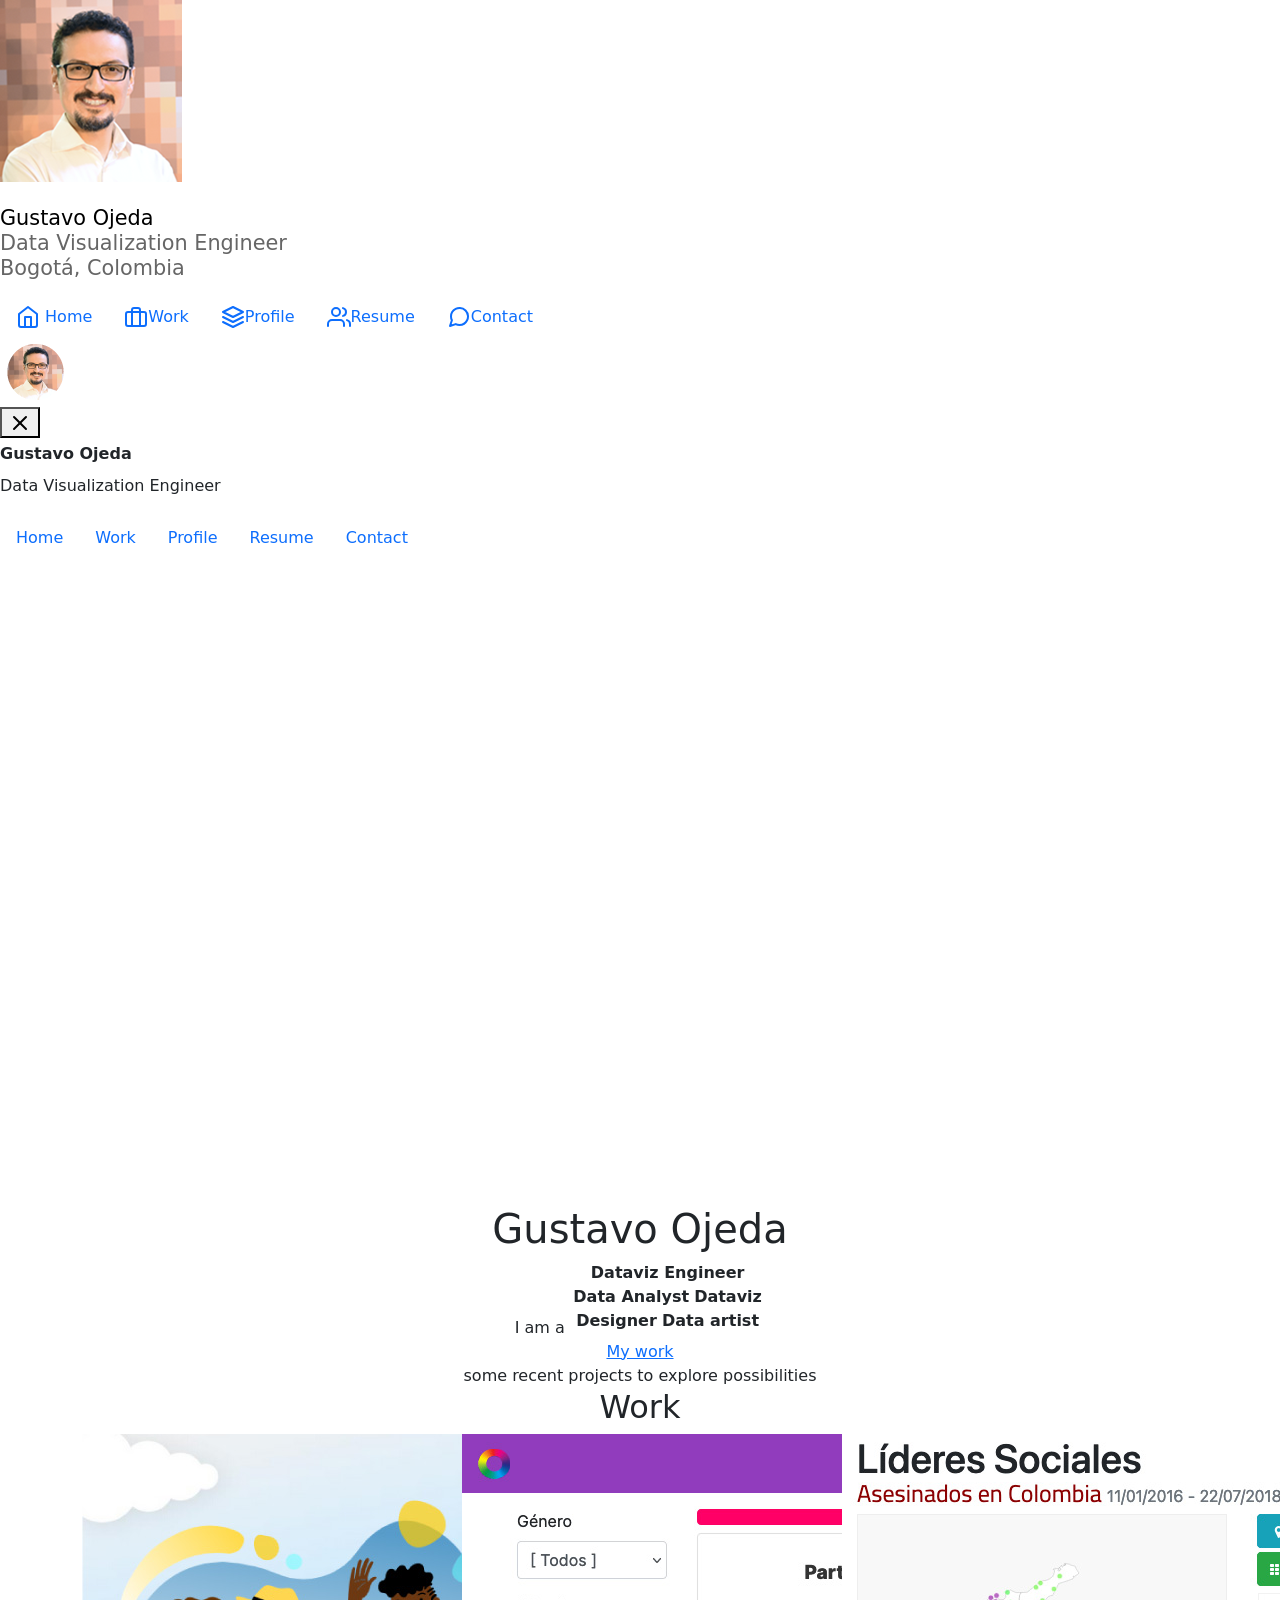
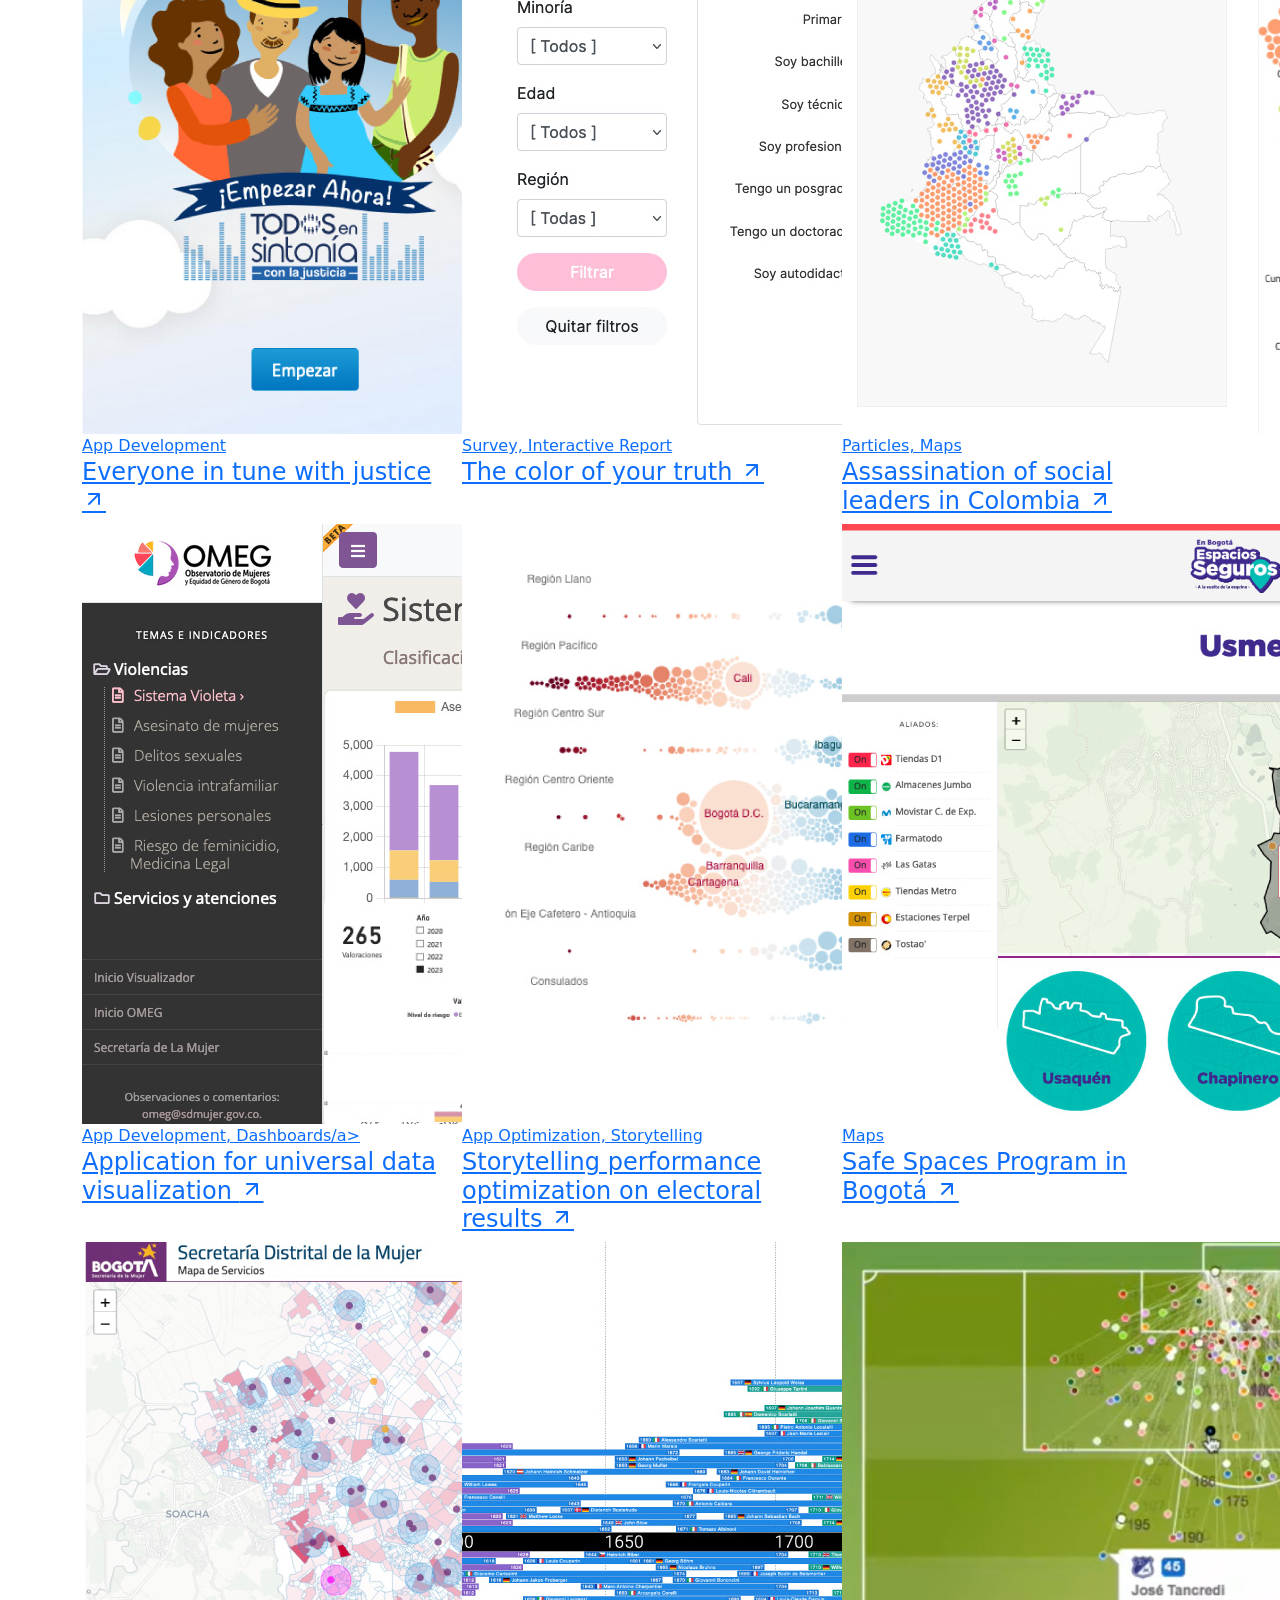
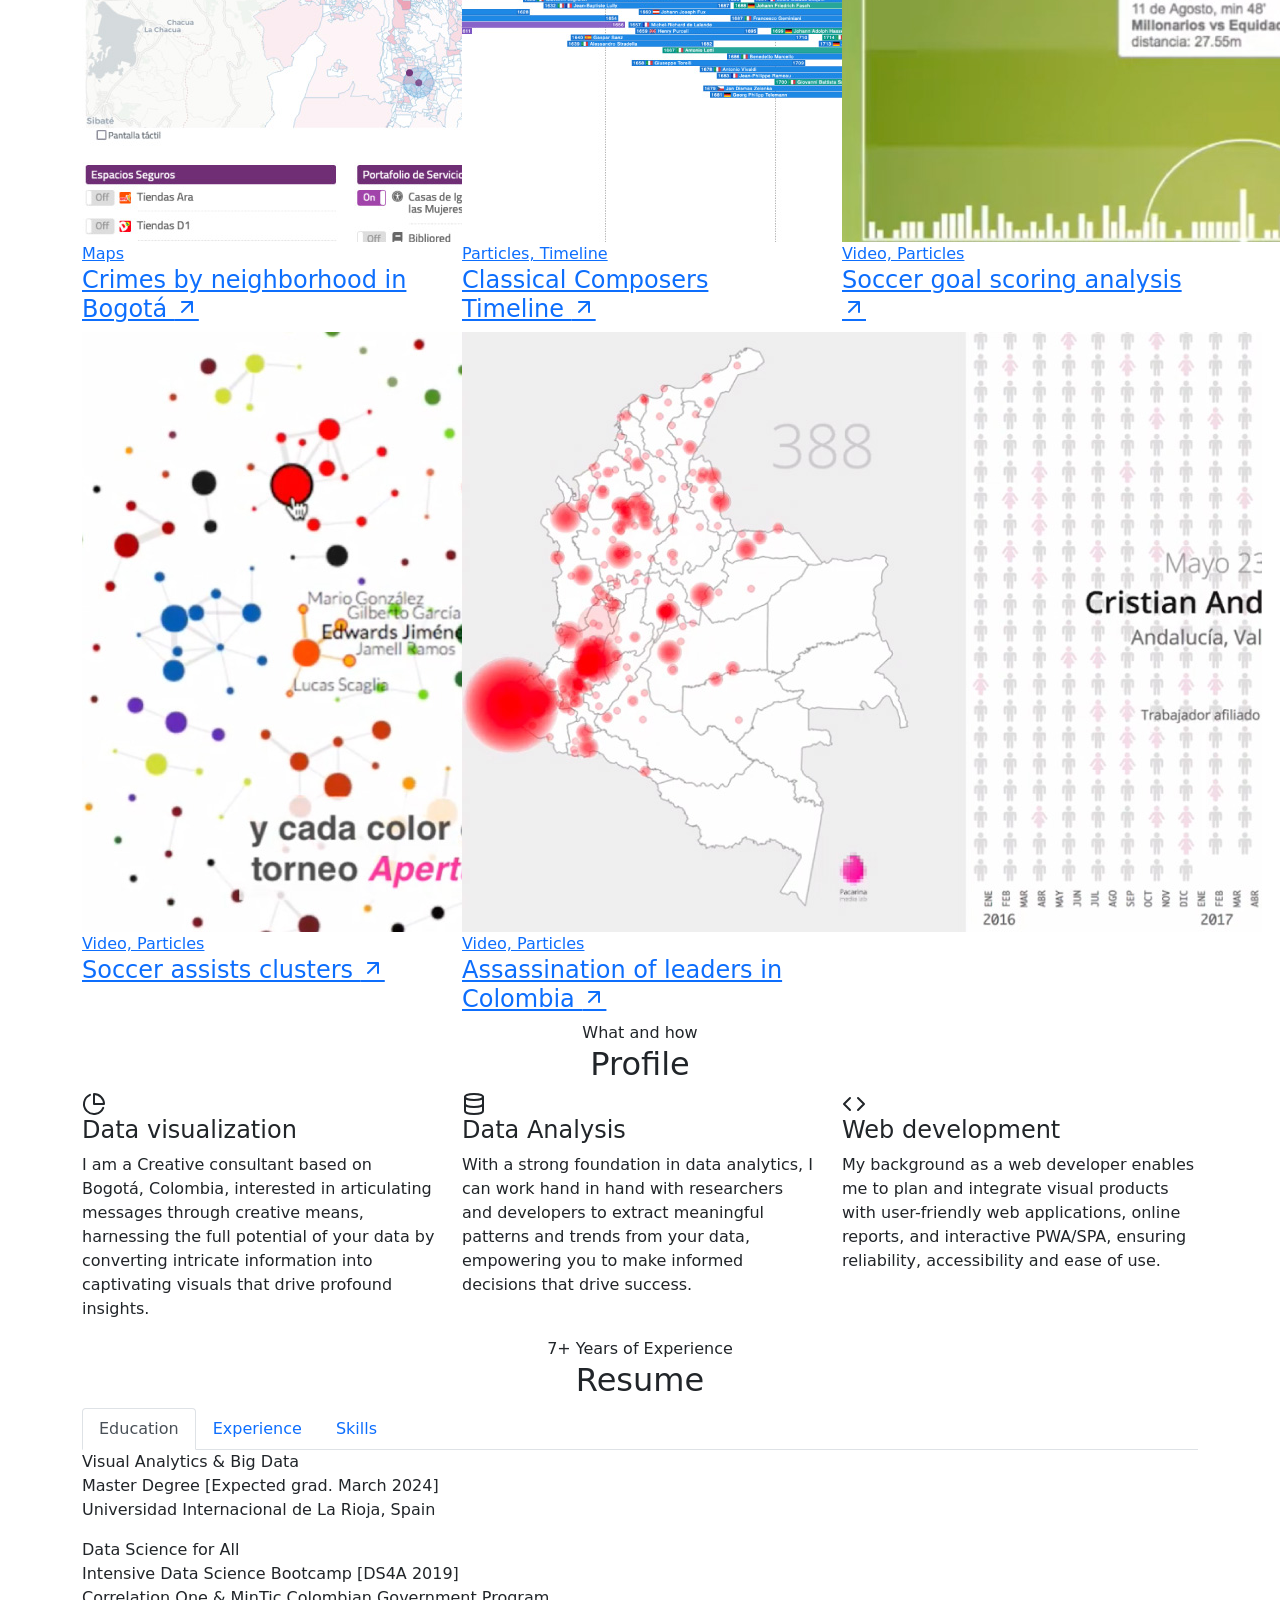
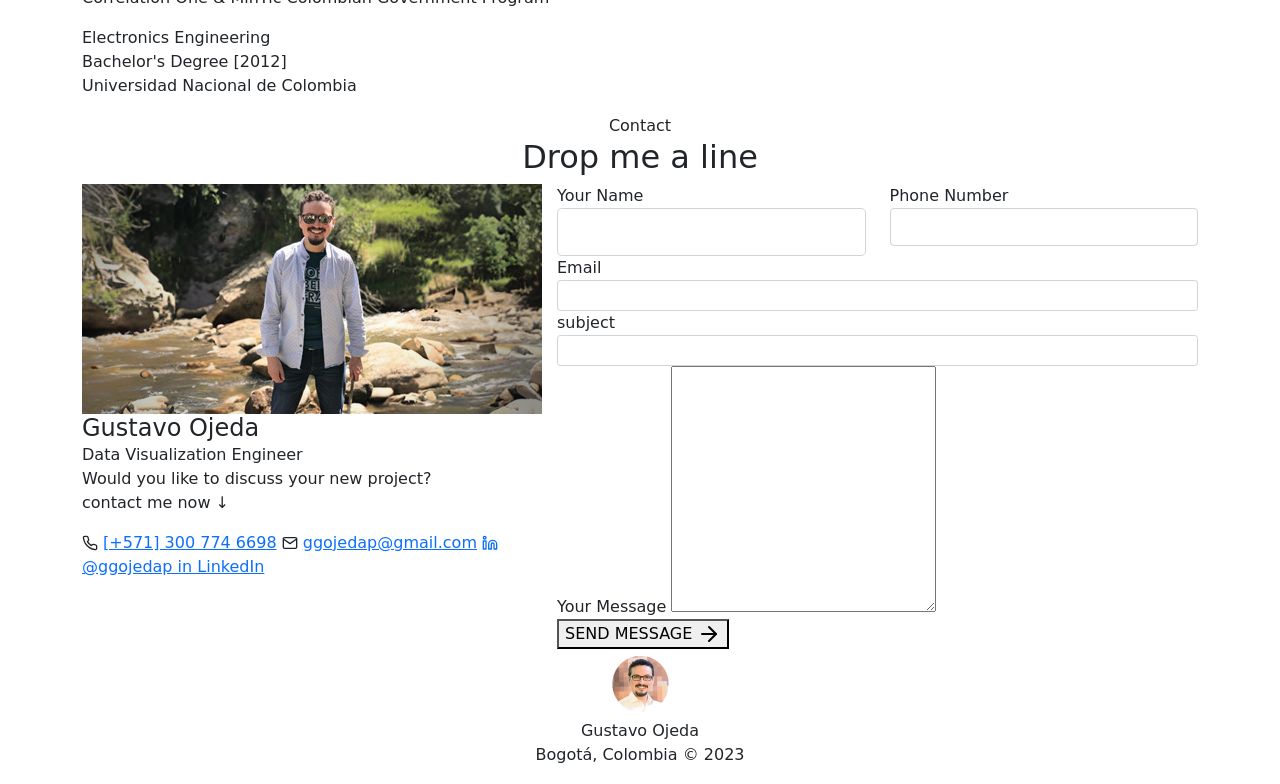
==== index.html @ 2e85dfa5 "Initial commit" ====
<!DOCTYPE html>
<html lang="en">

<head>
    <meta charset="utf-8">
    <meta http-equiv="x-ua-compatible" content="ie=edge">
    <title>Gustavo Ojeda :: Data Visualization Engineer Portfolio :: 2023</title>
    <meta name="robots" content="noindex, follow" />
    <meta name="description" content="">
    <meta name="viewport" content="width=device-width, initial-scale=1, shrink-to-fit=no">
    <!-- Favicon -->
    <link rel="icon" href="assets/images/favicon.png" type="image/png">
    <!-- CSS 
    ============================================ -->
    <link rel="stylesheet" href="assets/css/vendor/bootstrap.min.css">
    <link rel="stylesheet" href="assets/css/vendor/slick.css">
    <link rel="stylesheet" href="assets/css/vendor/slick-theme.css">
    <link rel="stylesheet" href="assets/css/vendor/aos.css">
    <link rel="stylesheet" href="assets/css/plugins/feature.css">
    <!-- Style css -->
    <link rel="stylesheet" href="assets/css/style.css">
</head>

<body class="white-version home-sticky spybody" data-spy="scroll" data-bs-target=".navbar-example2" data-offset="150">

    <!-- start Header area -->
    <div class="d-none d-xl-block">
        <header class="rn-header-area d-flex align-items-start flex-column left-header-style">
            <div class="logo-area">
                <a href="index.html">
                    <img src="assets/images/logo/logo-07.png" alt="personal-logo">
                </a>
            </div>
            <div class="mt-4">
                <p style="color: #666; line-height: 1.2; font-size: 1.3rem;">
                    <span style="color: black;">Gustavo Ojeda</span><br>
                    Data Visualization Engineer<br>
                    Bogotá, Colombia
                </p>
            </div>
            <nav id="sideNavs" class="mainmenu-nav navbar-example2 onepagenav">
                <ul class="primary-menu nav nav-pills">
                    <li class="nav-item current"><a class="nav-link smoth-animation-two" href="#home"><i
                                data-feather="home"></i> Home</a></li>
                    <li class="nav-item"><a class="nav-link smoth-animation-two" href="#portfolio"> <i
                                data-feather="briefcase"></i>Work</a></li>
                    <li class="nav-item"><a class="nav-link smoth-animation-two" href="#features"><i
                                data-feather="layers"></i>Profile</a></li>
                    <li class="nav-item"><a class="nav-link smoth-animation-two" href="#resume"><i
                                data-feather="users"></i>Resume</a></li>
                    <li class="nav-item"><a class="nav-link smoth-animation-two" href="#contacts"><i
                                data-feather="message-circle"></i>Contact</a></li>
                </ul>
            </nav>
        </header>
    </div>
    <!-- start Header area end -->

    <!-- Header Mobile Bar  -->
    <div class="header-style-2 d-block d-xl-none">
        <div class="row align-items-center">
            <div class="col-6">
                <div class="logo">
                    <a href="index.html">
                        <img src="assets/images/logo/logo.png" alt="Logo">
                    </a>
                </div>
            </div>
            <div class="col-6">
                <div class="header-right text-end">
                    <div class="hamberger-menu">
                        <i id="menuBtn" class="feather-menu humberger-menu"></i>
                    </div>
                </div>
            </div>
        </div>
    </div>
    <!-- Header Mobile Bar  -->

    <!-- Start Popup Mobile Menu  -->
    <div class="popup-mobile-menu">
        <div class="inner">
            <div class="menu-top">
                <div class="menu-header">
                    <a class="logo" href="index.html">
                        <img src="assets/images/logo/logos-circle.png" alt="Personal Portfolio">
                    </a>
                    <div class="close-button">
                        <button class="close-menu-activation close"><i data-feather="x"></i></button>
                    </div>
                </div>
                <p class="discription" style="line-height: 2rem;"><span class="text-dark fw-bold">Gustavo
                        Ojeda</span><br> Data Visualization Engineer</p>
            </div>
            <div class="content">
                <ul class="primary-menu nav nav-pills onepagenav">
                    <li class="nav-item current"><a class="nav-link smoth-animation-two" href="#home">Home</a></li>
                    <li class="nav-item"><a class="nav-link smoth-animation-two" href="#portfolio">Work</a></li>
                    <li class="nav-item"><a class="nav-link smoth-animation-two" href="#features">Profile</a></li>
                    <li class="nav-item"><a class="nav-link smoth-animation-two" href="#resume">Resume</a></li>
                    <li class="nav-item"><a class="nav-link smoth-animation-two" href="#contacts">Contact</a></li>
                </ul>
            </div>
        </div>
    </div>
    <!-- End Popup Mobile Menu  -->

    <main class="page-wrapper-two">

        <!-- start slider area -->
        <section id="home"
            class="slider-style-6 web-developer height--100 rn-section-gap align-items-center with-particles bg_image--11 bg_image"
            data-black-overlay="8">
            <div id="particles-js"></div>
            <div class="wrapper">
                <div class="container">
                    <div class="row">
                        <div class="banner-inner text-center">
                            <h1 class="fs--100">Gustavo Ojeda</h1>
                            <!-- type headline start-->
                            <span class="cd-headline clip is-full-width">
                                <span>I am a</span>
                                <!-- ROTATING TEXT -->
                                <span class="cd-words-wrapper">
                                    <b class="is-visible">Dataviz Engineer</b>
                                    <b class="is-hidden">Data Analyst</b>
                                    <b class="is-hidden">Dataviz Designer</b>
                                    <b class="is-hidden">Data artist</b>
                                </span>
                            </span>
                            <!-- type headline end -->
                            <div class="button-area">
                                <a class="rn-btn shadow-none smoth-animation-two" href="#portfolio"><span>My
                                        work</span></a>
                            </div>
                        </div>
                    </div>
                </div>
            </div>
        </section>
        <!-- start slider area End -->

        <!-- Start Portfolio Area -->
        <div class="rn-portfolio-area rn-section-gap section-separator" id="portfolio">
            <div class="container">
                <div class="row">
                    <div class="col-lg-12">
                        <div data-aos="fade-up" data-aos-duration="500" data-aos-delay="100" data-aos-once="true"
                            class="section-title text-center">
                            <span class="subtitle">some recent projects to explore possibilities</span>
                            <h2 class="title">Work</h2>
                        </div>
                    </div>
                </div>

                <div class="row row--25 mt--10 mt_md--10 mt_sm--10">
                    <!-- Start Single Portfolio -->
                    <div data-aos="fade-up" data-aos-delay="100" data-aos-once="true"
                        class="col-lg-6 col-xl-4 col-md-6 col-12 mt--50 mt_md--30 mt_sm--30">
                        <div class="rn-portfolio" data-bs-toggle="modal" data-bs-target="#exampleModalCenter">
                            <div class="inner">
                                <div class="thumbnail">
                                    <a href="javascript:updateModalContent(0)">
                                        <img src="assets/images/portfolio/gifs/thumb-sintonia.jpg"
                                            alt="Personal Portfolio Images">
                                    </a>
                                </div>
                                <div class="content">
                                    <div class="category-info">
                                        <div class="category-list">
                                            <a href="javascript:updateModalContent(0)">App Development</a>
                                        </div>
                                    </div>
                                    <h4 class="title"><a href="javascript:updateModalContent(0)">Everyone in tune with justice <i
                                                class="feather-arrow-up-right"></i></a></h4>
                                </div>
                            </div>
                        </div>
                    </div>
                    <!-- End Single Portfolio -->

                    <!-- Start Single Portfolio -->
                    <div data-aos="fade-up" data-aos-delay="300" data-aos-once="true"
                        class="col-lg-6 col-xl-4 col-md-6 col-12 mt--50 mt_md--30 mt_sm--30">
                        <div class="rn-portfolio" data-bs-toggle="modal" data-bs-target="#exampleModalCenter">
                            <div class="inner">
                                <div class="thumbnail">
                                    <a href="javascript:updateModalContent(1)">
                                        <img src="assets/images/portfolio/gifs/thumb-color-verdad.jpg"
                                            alt="Personal Portfolio Images">
                                    </a>
                                </div>
                                <div class="content">
                                    <div class="category-info">
                                        <div class="category-list">
                                            <a href="javascript:updateModalContent(1)">Survey, Interactive Report</a>
                                        </div>
                                    </div>
                                    <h4 class="title"><a href="javascript:updateModalContent(1)">The color of your truth <i
                                                class="feather-arrow-up-right"></i></a></h4>
                                </div>
                            </div>
                        </div>
                    </div>
                    <!-- End Single Portfolio -->

                    <!-- Start Single Portfolio -->
                    <div data-aos="fade-up" data-aos-delay="500" data-aos-once="true"
                        class="col-lg-6 col-xl-4 col-md-6 col-12 mt--50 mt_md--30 mt_sm--30">
                        <div class="rn-portfolio" data-bs-toggle="modal" data-bs-target="#exampleModalCenter">
                            <div class="inner">
                                <div class="thumbnail">
                                    <a href="javascript:updateModalContent(2)">
                                        <img src="assets/images/portfolio/gifs/thumb-leaders.jpg"
                                            alt="Personal Portfolio Images">
                                    </a>
                                </div>
                                <div class="content">
                                    <div class="category-info">
                                        <div class="category-list">
                                            <a href="javascript:updateModalContent(2)">Particles, Maps</a>
                                        </div>
                                    </div>
                                    <h4 class="title"><a href="javascript:updateModalContent(2)">Assassination of social leaders in Colombia
                                            <i class="feather-arrow-up-right"></i></a></h4>
                                </div>
                            </div>
                        </div>
                    </div>
                    <!-- End Single Portfolio -->

                    <!-- Start Single Portfolio -->
                    <div data-aos="fade-up" data-aos-delay="100" data-aos-once="true"
                        class="col-lg-6 col-xl-4 col-md-6 col-12 mt--50 mt_md--30 mt_sm--30">
                        <div class="rn-portfolio" data-bs-toggle="modal" data-bs-target="#exampleModalCenter">
                            <div class="inner">
                                <div class="thumbnail">
                                    <a href="javascript:updateModalContent(3)">
                                        <img src="assets/images/portfolio/gifs/thumb-omeg.jpg"
                                            alt="Personal Portfolio Images">
                                    </a>
                                </div>
                                <div class="content">
                                    <div class="category-info">
                                        <div class="category-list">
                                            <a href="javascript:updateModalContent(3)">App Development, Dashboards/a>
                                        </div>
                                    </div>
                                    <h4 class="title"><a href="javascript:updateModalContent(3)">Application for universal data visualization <i
                                                class="feather-arrow-up-right"></i></a></h4>
                                </div>
                            </div>
                        </div>
                    </div>
                    <!-- End Single Portfolio -->

                    <!-- Start Single Portfolio -->
                    <div data-aos="fade-up" data-aos-delay="100" data-aos-once="true"
                        class="col-lg-6 col-xl-4 col-md-6 col-12 mt--50 mt_md--30 mt_sm--30">
                        <div class="rn-portfolio" data-bs-toggle="modal" data-bs-target="#exampleModalCenter">
                            <div class="inner">
                                <div class="thumbnail">
                                    <a href="javascript:updateModalContent(4)">
                                        <img src="assets/images/portfolio/gifs/thumb-elecciones.jpg"
                                            alt="Personal Portfolio Images">
                                    </a>
                                </div>
                                <div class="content">
                                    <div class="category-info">
                                        <div class="category-list">
                                            <a href="javascript:updateModalContent(4)">App Optimization, Storytelling</a>
                                        </div>
                                    </div>
                                    <h4 class="title"><a href="javascript:updateModalContent(4)">Storytelling performance optimization on electoral results <i
                                                class="feather-arrow-up-right"></i></a></h4>
                                </div>
                            </div>
                        </div>
                    </div>
                    <!-- End Single Portfolio -->

                    <!-- Start Single Portfolio -->
                    <div data-aos="fade-up" data-aos-delay="100" data-aos-once="true"
                        class="col-lg-6 col-xl-4 col-md-6 col-12 mt--50 mt_md--30 mt_sm--30">
                        <div class="rn-portfolio" data-bs-toggle="modal" data-bs-target="#exampleModalCenter">
                            <div class="inner">
                                <div class="thumbnail">
                                    <a href="javascript:updateModalContent(5)">
                                        <img src="assets/images/portfolio/gifs/thumb-espacios-seguros.jpg"
                                            alt="Personal Portfolio Images">
                                    </a>
                                </div>
                                <div class="content">
                                    <div class="category-info">
                                        <div class="category-list">
                                            <a href="javascript:updateModalContent(5)">Maps</a>
                                        </div>
                                    </div>
                                    <h4 class="title"><a href="javascript:updateModalContent(5)">Safe Spaces Program in Bogotá <i
                                                class="feather-arrow-up-right"></i></a></h4>
                                </div>
                            </div>
                        </div>
                    </div>
                    <!-- End Single Portfolio -->

                    <!-- Start Single Portfolio -->
                    <div data-aos="fade-up" data-aos-delay="100" data-aos-once="true"
                        class="col-lg-6 col-xl-4 col-md-6 col-12 mt--50 mt_md--30 mt_sm--30">
                        <div class="rn-portfolio" data-bs-toggle="modal" data-bs-target="#exampleModalCenter">
                            <div class="inner">
                                <div class="thumbnail">
                                    <a href="javascript:updateModalContent(6)">
                                        <img src="assets/images/portfolio/gifs/thumb-mapa-delitos.jpg"
                                            alt="Personal Portfolio Images">
                                    </a>
                                </div>
                                <div class="content">
                                    <div class="category-info">
                                        <div class="category-list">
                                            <a href="javascript:updateModalContent(6)">Maps</a>
                                        </div>
                                    </div>
                                    <h4 class="title"><a href="javascript:updateModalContent(6)">Crimes by neighborhood in Bogotá <i
                                                class="feather-arrow-up-right"></i></a></h4>
                                </div>
                            </div>
                        </div>
                    </div>
                    <!-- End Single Portfolio -->

                    <!-- Start Single Portfolio -->
                    <div data-aos="fade-up" data-aos-delay="100" data-aos-once="true"
                        class="col-lg-6 col-xl-4 col-md-6 col-12 mt--50 mt_md--30 mt_sm--30">
                        <div class="rn-portfolio" data-bs-toggle="modal" data-bs-target="#exampleModalCenter">
                            <div class="inner">
                                <div class="thumbnail">
                                    <a href="javascript:updateModalContent(7)">
                                        <img src="assets/images/portfolio/gifs/thumb-composers-timeline.jpg"
                                            alt="Personal Portfolio Images">
                                    </a>
                                </div>
                                <div class="content">
                                    <div class="category-info">
                                        <div class="category-list">
                                            <a href="javascript:updateModalContent(7)">Particles, Timeline</a>
                                        </div>
                                    </div>
                                    <h4 class="title"><a href="javascript:updateModalContent(7)">Classical Composers Timeline <i class="feather-arrow-up-right"></i></a></h4>
                                </div>
                            </div>
                        </div>
                    </div>
                    <!-- End Single Portfolio -->

                    <!-- Start Single Portfolio -->
                    <div data-aos="fade-up" data-aos-delay="100" data-aos-once="true"
                        class="col-lg-6 col-xl-4 col-md-6 col-12 mt--50 mt_md--30 mt_sm--30">
                        <div class="rn-portfolio" data-bs-toggle="modal" data-bs-target="#exampleModalCenter">
                            <div class="inner">
                                <div class="thumbnail">
                                    <a href="javascript:updateModalContent(8)">
                                        <img src="assets/images/portfolio/gifs/thumb-soccer-goals.jpg"
                                            alt="Personal Portfolio Images">
                                    </a>
                                </div>
                                <div class="content">
                                    <div class="category-info">
                                        <div class="category-list">
                                            <a href="javascript:updateModalContent(8)">Video, Particles</a>
                                        </div>
                                    </div>
                                    <h4 class="title"><a href="javascript:updateModalContent(8)">Soccer goal scoring analysis <i
                                                class="feather-arrow-up-right"></i></a></h4>
                                </div>
                            </div>
                        </div>
                    </div>
                    <!-- End Single Portfolio -->

                    <!-- Start Single Portfolio -->
                    <div data-aos="fade-up" data-aos-delay="100" data-aos-once="true"
                        class="col-lg-6 col-xl-4 col-md-6 col-12 mt--50 mt_md--30 mt_sm--30">
                        <div class="rn-portfolio" data-bs-toggle="modal" data-bs-target="#exampleModalCenter">
                            <div class="inner">
                                <div class="thumbnail">
                                    <a href="javascript:updateModalContent(9)">
                                        <img src="assets/images/portfolio/gifs/thumb-soccer-networks.jpg"
                                            alt="Personal Portfolio Images">
                                    </a>
                                </div>
                                <div class="content">
                                    <div class="category-info">
                                        <div class="category-list">
                                            <a href="javascript:updateModalContent(9)">Video, Particles</a>
                                        </div>
                                    </div>
                                    <h4 class="title"><a href="javascript:updateModalContent(9)">Soccer assists clusters <i
                                                class="feather-arrow-up-right"></i></a></h4>
                                </div>
                            </div>
                        </div>
                    </div>
                    <!-- End Single Portfolio -->

                    <!-- Start Single Portfolio -->
                    <div data-aos="fade-up" data-aos-delay="100" data-aos-once="true"
                        class="col-lg-6 col-xl-4 col-md-6 col-12 mt--50 mt_md--30 mt_sm--30">
                        <div class="rn-portfolio" data-bs-toggle="modal" data-bs-target="#exampleModalCenter">
                            <div class="inner">
                                <div class="thumbnail">
                                    <a href="javascript:updateModalContent(10)">
                                        <img src="assets/images/portfolio/gifs/thumb-leaders-video.jpg"
                                            alt="Personal Portfolio Images">
                                    </a>
                                </div>
                                <div class="content">
                                    <div class="category-info">
                                        <div class="category-list">
                                            <a href="javascript:updateModalContent(10)">Video, Particles</a>
                                        </div>
                                    </div>
                                    <h4 class="title"><a href="javascript:updateModalContent(10)">Assassination of leaders in Colombia <i
                                                class="feather-arrow-up-right"></i></a></h4>
                                </div>
                            </div>
                        </div>
                    </div>
                    <!-- End Single Portfolio -->
                </div>
            </div>
        </div>
        <!-- End portfolio Area -->

        <!-- Start Service Area -->
        <div class="rn-service-area rn-section-gap " id="features">
            <div class="container">
                <div class="row">
                    <div class="col-lg-12">
                        <div class="section-title text-center" data-aos="fade-up" data-aos-duration="500"
                            data-aos-delay="100" data-aos-once="true">
                            <span class="subtitle">What and how</span>
                            <h2 class="title">Profile</h2>
                        </div>
                    </div>
                </div>
                <div class="row row--25 mt_md--10 mt_sm--10">

                    <!-- Start Single Service -->
                    <div data-aos="fade-up" data-aos-duration="500" data-aos-delay="100" data-aos-once="true"
                        class="col-lg-6 col-xl-4 col-md-6 col-sm-12 col-12 mt--50 mt_md--30 mt_sm--30">
                        <div class="rn-service">
                            <div class="inner">
                                <div class="icon">
                                    <i data-feather="pie-chart"></i>
                                </div>
                                <div class="content">
                                    <h4 class="title">Data visualization</h4>
                                    <p class="description"> I am a Creative consultant based on Bogotá, Colombia,
                                        interested in articulating messages through creative means, harnessing the full
                                        potential of your data by converting intricate information into captivating
                                        visuals that drive profound insights.</p>
                                </div>
                            </div>
                        </div>
                    </div>
                    <!-- End SIngle Service -->
                    <!-- Start Single Service -->
                    <div data-aos="fade-up" data-aos-duration="500" data-aos-delay="300" data-aos-once="true"
                        class="col-lg-6 col-xl-4 col-md-6 col-sm-12 col-12 mt--50 mt_md--30 mt_sm--30">
                        <div class="rn-service">
                            <div class="inner">
                                <div class="icon">
                                    <i data-feather="database"></i>
                                </div>
                                <div class="content">
                                    <h4 class="title">Data Analysis</h4>
                                    <p class="description"> With a strong foundation in data analytics, I can work hand
                                        in hand with researchers and developers to extract meaningful patterns and
                                        trends from your data, empowering you to make informed decisions that drive
                                        success.</p>
                                </div>
                            </div>
                        </div>
                    </div>
                    <!-- End SIngle Service -->
                    <!-- Start Single Service -->
                    <div data-aos="fade-up" data-aos-duration="500" data-aos-delay="500" data-aos-once="true"
                        class="col-lg-6 col-xl-4 col-md-6 col-sm-12 col-12 mt--50 mt_md--30 mt_sm--30">
                        <div class="rn-service">
                            <div class="inner">
                                <div class="icon">
                                    <i data-feather="code"></i>
                                </div>
                                <div class="content">
                                    <h4 class="title">Web development</h4>
                                    <p class="description">My background as a web developer enables me to plan and
                                        integrate visual products with user-friendly web applications, online reports,
                                        and interactive PWA/SPA, ensuring reliability, accessibility and ease of use.
                                    </p>
                                </div>
                            </div>
                        </div>
                    </div>
                    <!-- End SIngle Service -->

                </div>
            </div>
        </div>
        <!-- End Service Area  -->

        <!-- Start Resume Area -->
        <div class="rn-resume-area rn-section-gap section-separator" id="resume">
            <div class="container">
                <div class="row">
                    <div class="col-lg-12">
                        <div class="section-title text-center">
                            <span class="subtitle">7+ Years of Experience</span>
                            <h2 class="title">Resume</h2>
                        </div>
                    </div>
                </div>
                <div class="row mt--45">
                    <div class="col-lg-12">
                        <ul class="rn-nav-list nav nav-tabs" id="myTabs" role="tablist"
                            style="background: transparent; box-shadow: none; justify-content: left;">
                            <li class="nav-item">
                                <a class="nav-link active" id="education-tab" data-bs-toggle="tab" href="#education"
                                    role="tab" aria-controls="education" aria-selected="true">Education</a>
                            </li>
                            <li class="nav-item">
                                <a class="nav-link" id="experience-tab" data-bs-toggle="tab" href="#experience"
                                    role="tab" aria-controls="experience" aria-selected="false">Experience</a>
                            </li>
                            <li class="nav-item">
                                <a class="nav-link" id="professional-tab" data-bs-toggle="tab" href="#professional"
                                    role="tab" aria-controls="professional" aria-selected="false">Skills</a>
                            </li>
                        </ul>

                        <!-- Start Tab Content Wrapper  -->
                        <div class="rn-nav-content tab-content" id="myTabContents">
                            <!-- Start Single Tab  -->
                            <div class="tab-pane show active fade single-tab-area" id="education" role="tabpanel"
                                aria-labelledby="education-tab">
                                <div class="personal-experience-inner mt--40">
                                    <p>
                                        <span class="text-dark">Visual Analytics & Big Data</span><br>
                                        Master Degree [Expected grad. March 2024]<br>
                                        Universidad Internacional de La Rioja, Spain
                                    </p>
                                    <p>
                                        <span class="text-dark">Data Science for All</span><br>
                                        Intensive Data Science Bootcamp [DS4A 2019]<br>
                                        Correlation One & MinTic Colombian Government Program
                                    </p>
                                    <p>
                                        <span class="text-dark">Electronics Engineering</span><br>
                                        Bachelor's Degree [2012]<br>
                                        Universidad Nacional de Colombia
                                    </p>
                                </div>
                            </div>
                            <!-- End Single Tab  -->

                            <!-- Start Single Tab  -->
                            <div class="tab-pane fade " id="professional" role="tabpanel"
                                aria-labelledby="professional-tab">
                                <div class="personal-experience-inner mt--40">
                                    <p>
                                        <span class="text-dark">Data Visualization</span><br>
                                        D3.js, ObservableHQ, Power BI, Pixi.js, leaflet.js, MatPlotLib, Seaborn, Dash
                                        and Plotly.
                                    </p>
                                    <p>
                                        <span class="text-dark">Data Analysis</span><br>
                                        Jupyter ecosystem: Python, Pandas, Numpy, Scikit-Learn; SQL (with experience
                                        using MySQL and PostgreSQL).
                                    </p>
                                    <p>
                                        <span class="text-dark">Front End Development</span><br>
                                        JavaScript, HTML5, CSS, Vue.js, Jquery.
                                    </p>
                                    <p>
                                        <span class="text-dark">Cloud Technologies</span><br>
                                        Basic knowledge of Azure Ecosystem: Azure virtual machines, Azure Data Factory,
                                        Azure Data Bricks, Azure Data Lake, Azure Synapse.
                                    </p>
                                    <p>
                                        <span class="text-dark">Languages</span><br>
                                        <em>Spanish</em>: Native.
                                        <em>English</em>: Reading comprehension C1, Writing B2, Listening comprehension
                                        B1,
                                        Spoken interaction B1, Spoken production B1
                                    </p>
                                </div>
                            </div>
                            <!-- End Single Tab  -->

                            <!-- Start Single Tab  -->
                            <div class="tab-pane fade" id="experience" role="tabpanel" aria-labelledby="experience-tab">
                                <div class="personal-experience-inner mt--40">
                                    <p>
                                        <span class="text-dark">Secretaría Distrital de La Mujer</span> [2021-2023]<br>
                                        Bogotá District Government<br>
                                        Responsible for leading a strategy to publishing official indicators and
                                        figures, through the creation of a universal data visualization app, which
                                        translated into a reduction in formal requirements from citizens and a positive
                                        increase in visits on the official website of the Government authority.
                                    </p>
                                    <p>
                                        <span class="text-dark">Superintendencia de Industria y Comercio</span>
                                        [2020-2021]<br>
                                        Colombian Government<br>
                                        Responsible for implementing the entire digital government strategy in the
                                        official portals of the national authority, meeting the goals of Accessibility,
                                        transparency, security and open data. Achieving these standards allowed the
                                        Superintendence to continue providing services to citizens through digital
                                        channels, with the aim of facing the COVID-19 contingency.
                                    </p>
                                    <p>
                                        <span class="text-dark">Corporación Visionarios por Colombia</span>
                                        [2019-2020]<br>
                                        Non-profit Organization<br>
                                        Responsible for implementing different technological solutions for the capture,
                                        analysis and visualization of data for all projects managed by the Corporation.
                                        Thanks to the proposed and developed solutions, it was possible to have a
                                        broader scope of the organization's offer, incorporating a new standard for
                                        interactive reporting, implementing tools for offline digital surveys in remote
                                        regions of the country, among others.
                                    </p>
                                    <p>
                                        <span class="text-dark">Pacarina Media Lab SAS</span> [2014-2019]<br>
                                        Web Development Studio<br>
                                        Throughout my journey, I actively engaged as a developer in numerous projects,
                                        delivering highly successful outcomes. One noteworthy achievement stands out:
                                        leading the development of an LMS platform for the digital citizenship training
                                        project—an esteemed government initiative by the Ministry of ICT. Thousands of
                                        low-income people obtained certification in essential computer skills through
                                        this impactful endeavor.
                                    </p>
                                </div>
                            </div>
                            <!-- End Single Tab  -->

                        </div>
                    </div>
                </div>
            </div>
        </div>
        <!-- End Resume Area -->
        <!-- Start Contact section -->
        <div class="rn-contact-area rn-section-gap section-separator" id="contacts">
            <div class="container">
                <div class="row">
                    <div class="col-lg-12">
                        <div class="section-title text-center">
                            <span class="subtitle">Contact</span>
                            <h2 class="title">Drop me a line</h2>
                        </div>
                    </div>
                </div>

                <div class="row mt--50 mt_md--40 mt_sm--40 mt-contact-sm">
                    <div class="col-lg-5">
                        <div class="contact-about-area">
                            <div class="thumbnail">
                                <img src="assets/images/contact/ggojedap-2019.jpg" alt="contact-img">
                            </div>
                            <div class="title-area">
                                <h4 class="title mb-0">Gustavo Ojeda</h4>
                                <span>Data Visualization Engineer</span>
                            </div>
                            <div class="description">
                                <p>Would you like to discuss your new project? <br>
                                    contact me now ↓
                                </p>
                                <p>
                                    <span class="phone"><i data-feather="phone" width="16"></i> <a
                                            href="tel:5713007746698">[+571] 300 774 6698</a></span>
                                    <span class="mail"><i data-feather="mail" width="16"></i> <a
                                            href="mailto:ggojedap@gmail.com">ggojedap@gmail.com</a></span>
                                    <span><a href="https://www.linkedin.com/in/ggojedap/"><i data-feather="linkedin"
                                                width="16"></i> @ggojedap in LinkedIn</a></span>
                                </p>
                            </div>
                        </div>
                    </div>
                    <div data-aos-delay="600" class="col-lg-7 contact-input">
                        <div class="contact-form-wrapper">
                            <div class="introduce">

                                <form class="rnt-contact-form rwt-dynamic-form row" id="contact-form" method="POST"
                                    action="mail.php">

                                    <div class="col-lg-6">
                                        <div class="form-group">
                                            <label for="contact-name">Your Name</label>
                                            <input class="form-control form-control-lg" name="contact-name"
                                                id="contact-name" type="text">
                                        </div>
                                    </div>

                                    <div class="col-lg-6">
                                        <div class="form-group">
                                            <label for="contact-phone">Phone Number</label>
                                            <input class="form-control" name="contact-phone" id="contact-phone"
                                                type="text">
                                        </div>
                                    </div>

                                    <div class="col-lg-12">
                                        <div class="form-group">
                                            <label for="contact-email">Email</label>
                                            <input class="form-control form-control-sm" id="contact-email"
                                                name="contact-email" type="email">
                                        </div>
                                    </div>

                                    <div class="col-lg-12">
                                        <div class="form-group">
                                            <label for="subject">subject</label>
                                            <input class="form-control form-control-sm" id="subject" name="subject"
                                                type="text">
                                        </div>
                                    </div>

                                    <div class="col-lg-12">
                                        <div class="form-group">
                                            <label for="contact-message">Your Message</label>
                                            <textarea name="contact-message" id="contact-message" cols="30"
                                                rows="10"></textarea>
                                        </div>
                                    </div>

                                    <div class="col-lg-12">
                                        <button name="submit" type="submit" id="submit" class="rn-btn">
                                            <span>SEND MESSAGE</span>
                                            <i data-feather="arrow-right"></i>
                                        </button>
                                    </div>
                                </form>
                            </div>
                        </div>
                    </div>
                </div>
            </div>
        </div>
        <!-- End Contact section -->

        <!-- Start Footer Area -->
        <div class="rn-footer-area rn-section-gap section-separator">
            <div class="container">
                <div class="row">
                    <div class="col-lg-12">
                        <div class="footer-area text-center">
                            <div class="logo">
                                <a href="index.html">
                                    <img src="assets/images/logo/logos-circle.png" alt="logo">
                                </a>
                            </div>
                            <p class="description mt--30">Gustavo Ojeda<br>Bogotá, Colombia © 2023</p>
                        </div>
                    </div>
                </div>
            </div>
        </div>
        <!-- End Footer Area -->
        <!-- Modal Portfolio Body area Start -->
        <div class="modal fade" id="exampleModalCenter" tabindex="-1" role="dialog" aria-hidden="true">
            <div class="modal-dialog modal-dialog-centered" role="document">
                <div class="modal-content">
                    <div class="modal-header">
                        <button type="button" class="close" data-bs-dismiss="modal" aria-label="Close">
                            <span aria-hidden="true"><i data-feather="x"></i></span>
                        </button>
                    </div>
                    <div class="modal-body">
                        <div class="row align-items-center">

                            <div class="col-lg-6">
                                <div class="portfolio-popup-thumbnail">
                                    <div class="image">
                                        <img class="w-100" src="assets/images/portfolio/portfolio-04.jpg" alt="slide" id="pm-image">
                                    </div>
                                </div>
                            </div>

                            <div class="col-lg-6">
                                <div class="text-content">
                                    <h3 id="pm-title">
                                        <span>Category</span> Title.
                                    </h3>
                                    <p id="pm-description">Lorem ipsum dolor sit amet consectetur adipisicing elit.
                                        Cupiditate distinctio assumenda explicabo veniam temporibus eligendi.</p>
                                    <div class="button-group mt--20">
                                        <a href="#" class="rn-btn" id="pm-url" target="_blank">
                                            <span>VIEW PROJECT</span>
                                            <i data-feather="chevron-right"></i>
                                        </a>
                                    </div>

                                </div>
                                <!-- End of .text-content -->
                            </div>
                        </div>
                        <!-- End of .row Body-->
                    </div>
                </div>
            </div>
        </div>
        <!-- End Modal Portfolio area -->

        <!-- Back to  top Start -->
        <div class="backto-top">
            <div>
                <i data-feather="arrow-up"></i>
            </div>
        </div>
        <!-- Back to top end -->
    </main>

    <!-- JS ============================================ -->
    <script src="assets/js/vendor/jquery.js"></script>
    <script src="assets/js/vendor/modernizer.min.js"></script>
    <script src="assets/js/vendor/feather.min.js"></script>
    <script src="assets/js/vendor/slick.min.js"></script>
    <script src="assets/js/vendor/bootstrap.js"></script>
    <script src="assets/js/vendor/text-type.js"></script>
    <script src="assets/js/vendor/wow.js"></script>
    <script src="assets/js/vendor/aos.js"></script>
    <script src="assets/js/vendor/particles.js"></script>
    <script src="assets/js/vendor/jquery-one-page-nav.js"></script>
    <!-- main JS -->
    <script src="assets/js/main.js"></script>

    <script>
        particlesJS('particles-js',

            {
                "particles": {
                    "number": {
                        "value": 20,
                        "density": {
                            "enable": true,
                            "value_area": 800
                        }
                    },
                    "color": {
                        "value": ["#ffffff",]
                    },
                    "shape": {
                        "type": "circle",
                        "stroke": {
                            "width": 0,
                            "color": "#000000"
                        },
                        "polygon": {
                            "nb_sides": 4
                        },
                        "image": {
                            "src": "img/github.svg",
                            "width": 100,
                            "height": 100
                        }
                    },
                    "opacity": {
                        "value": 0.8,
                        "random": true,
                        "anim": {
                            "enable": false,
                            "speed": 1,
                            "opacity_min": 0.1,
                            "sync": false
                        }
                    },
                    "size": {
                        "value": 4,
                        "random": true,
                        "anim": {
                            "enable": false,
                            "speed": 40,
                            "size_min": 0.1,
                            "sync": false
                        }
                    },
                    "line_linked": {
                        "enable": false,
                        "distance": 150,
                        "color": "#ffffff",
                        "opacity": 0.4,
                        "width": 1
                    },
                    "move": {
                        "enable": true,
                        "speed": 6,
                        "direction": "none",
                        "random": false,
                        "straight": false,
                        "out_mode": "out",
                        "attract": {
                            "enable": false,
                            "rotateX": 600,
                            "rotateY": 1200
                        }
                    }
                },
                "interactivity": {
                    "detect_on": "canvas",
                    "events": {
                        "onhover": {
                            "enable": true,
                            "mode": "repulse"
                        },
                        "onclick": {
                            "enable": true,
                            "mode": "push"
                        },
                        "resize": true
                    },
                    "modes": {
                        "grab": {
                            "distance": 400,
                            "line_linked": {
                                "opacity": 1
                            }
                        },
                        "bubble": {
                            "distance": 800,
                            "size": 40,
                            "duration": 2,
                            "opacity": 8,
                            "speed": 3
                        },
                        "repulse": {
                            "distance": 200
                        },
                        "push": {
                            "particles_nb": 4
                        },
                        "remove": {
                            "particles_nb": 2
                        }
                    }
                },
                "retina_detect": true,
                "config_demo": {
                    "hide_card": false,
                    "background_color": "#b61924",
                    "background_image": "",
                    "background_position": "50% 50%",
                    "background_repeat": "no-repeat",
                    "background_size": "cover"
                }
            }

        );

        let portfolio_data = [
            {
                nombre: "Everyone in tune with justice",
                url: "https://www.todosensintonia.com/",
                description: "This is an application funded by USAID, aimed at creating a pedagogical impact on selected populations, to enhance understanding of access and administration of justice. It allowed capturing data as users interacted with conflict stories from daily life. Additionally, an interactive report was developed to showcase the project's overall results.",
                category: "App development",
                img: "assets/images/portfolio/gifs/thumb-sintonia.jpg"
            },
            {
                nombre: "The color of your truth",
                url: "https://www.pacarina.net/projects/generacionv/",
                description: "This is an interactive report showcasing the results of a virtual survey (non-representative) with the participation of over 20,000 individuals. It was commissioned by the Truth Commission in the context of the search for peace in Colombia. The report enables users to access the survey questions and filter the results based on demographic characteristics of the participating population.",
                category: "Survey, Interactive report",
                img: "assets/images/portfolio/gifs/thumb-color-verdad.jpg"
            },
            {
                nombre: "Assassination of social leaders in Colombia",
                url: "https://pacarina.net/projects/leaders-3.0/",
                description: "This is an interactive map, embedded within another project, depicting the issue of social leaders' murders in Colombia (environment, minorities, etc.). Each crime is represented as a particle on the map of Colombia, which can also be clustered based on locality, severity of the problem by region, and department name. Clicking on a particle allows viewing the specific data of that individual.",
                category: "Particles, Maps",
                img: "assets/images/portfolio/gifs/thumb-leaders.jpg"
            },
            {
                nombre: "Application for universal data visualization",
                url: "https://omeg.sdmujer.gov.co/",
                description: "This application allows loading independently developed visualization dashboards within the OMEG (Observatory of Women and Gender Equity). Its development has streamlined the publication timelines of the displayed indicators. Additionally, it is technology-agnostic for dashboard construction, supporting tools such as Power BI and Tableau, and features a native utility for responsive dashboards, based on D3.js.",
                category: "App development, Dashboard",
                img: "assets/images/portfolio/gifs/thumb-omeg.jpg"
            },
            {
                nombre: "Storytelling performance optimization on electoral results",
                url: "https://www.pacarina.net/demos/elecciones-3/",
                description: "This is an optimization exercise of an existing project developed by Professor John Guerra, showcasing the results of the 2018 presidential elections in Colombia. The focus lies in simplifying the source code and optimizing data loading times and overall performance of animations. It utilizes a force simulation provided by D3.js, with data sourced from the official electoral body in Colombia.",
                category: "Storytelling, App optimization, Particles",
                img: "assets/images/portfolio/gifs/thumb-elecciones.jpg"
            },
            {
                nombre: "Safe Spaces Program in Bogotá",
                url: "https://espaciosseguros.sdmujer.gov.co/",
                description: "This is a collection of maps developed for the District Secretariat of Women in Bogotá, which conducted a campaign to counter gender-based violence in the city. It features maps organized by districts, displaying 'Safe Spaces', which are commercial establishments that have entered into an agreement to assist victims in feeling safe while receiving information about accessing psychological and legal support.",
                category: "Maps",
                img: "assets/images/portfolio/gifs/thumb-espacios-seguros.jpg"
            },
            {
                nombre: "Crimes by neighborhood in Bogotá",
                url: "https://www.pacarina.net/demos/mapasdmujer/",
                description: "This map showcases a proof of concept of how safe space data in Bogotá could be visualized, along with the administrative division of the city (by districts and neighborhoods). It also features a layer selector, allowing users to choose the information they want to access, including the incidence of sexual crimes and domestic violence.",
                category: "Maps",
                img: "assets/images/portfolio/gifs/thumb-mapa-delitos.jpg"
            },
            {
                nombre: "Classical Composers Timeline",
                url: "https://www.pacarina.net/demos/timeline/",
                description: "This visualization is a timeline aiming to showcase the chronology of the most renowned classical music composers in history. Each horizontal bar represents a composer, including key dates, nationality, and full name. Additionally, it features a navigation tool allowing users to filter composers based on their musical style. Furthermore, it is possible to reduce the amount of visible data at any given moment.",
                category: "Particles, timeline",
                img: "assets/images/portfolio/gifs/thumb-composers-timeline.jpg"
            },
            {
                nombre: "Soccer goal scoring analysis",
                url: "https://www.youtube.com/watch?v=w13_zJ9hkKw",
                description: "This video showcases the animation developed within 'MetroFútbol', a statistical data management tool for the professional soccer league in Colombia. In this particular capture, it displays the locations of the players who scored goals and the timing of each goal during the match. The original tool included a range of filters to select the tournament year and adjust the animation speed.",
                category: "Video, particles",
                img: "assets/images/portfolio/gifs/thumb-soccer-goals.jpg"
            },
            {
                nombre: "Soccer assists clusters",
                url: "https://www.youtube.com/watch?v=4mzSCxcQ9dY",
                description: "This video displays the main player's clusters within the field, determined by their passes, assists, and goals. The size of each particle indicates the significance or frequency of that particular player, while the color represents the team they played for. This solution was implemented using a force simulation based on D3.js.",
                category: "Video, particles",
                img: "assets/images/portfolio/gifs/thumb-soccer-networks.jpg"
            },
            {
                nombre: "Assassination of leaders in Colombia",
                url: "https://www.youtube.com/watch?v=FsR_IVHTt3g",
                description: "This video is an attempt to illustrate the dramatic gravity of social leaders' murders in Colombia. A succession of crimes, whose impact on communities is depicted by the accumulative size of the particles, fills the screen as each victim is represented. This visual chronology was presented to be shown during the launch of a human rights panel discussion held in Bogotá in July 2019.",
                category: "Video, particles",
                img: "assets/images/portfolio/gifs/thumb-leaders-video.jpg"
            }
        ];
        function updateModalContent(id) {
            $("#pm-title").html(`<span>${portfolio_data[id].category}</span> ${portfolio_data[id].nombre}`);
            $("#pm-url").attr("href", portfolio_data[id].url);
            $("#pm-image").attr("src", portfolio_data[id].img);
            $("#pm-description").html(portfolio_data[id].description);
        }
    </script>
</body>

</html>
---- assets/css/plugins/feature.css ----
@font-face{font-family:'Feather';src:url('../../fonts/Feather.ttf?sdxovp') format('truetype'),url('../../fonts/Feather.woff?sdxovp') format('woff'),url('../../fonts/Feather.svg?sdxovp#Feather') format('svg');font-weight:normal;font-style:normal}[class^="feather-"],[class*=" feather-"]{font-family:'feather' !important;speak:none;font-style:normal;font-weight:normal;font-variant:normal;text-transform:none;line-height:1;-webkit-font-smoothing:antialiased;-moz-osx-font-smoothing:grayscale}.feather-activity:before{content:"\e900"}.feather-airplay:before{content:"\e901"}.feather-alecirclert-:before{content:"\e902"}.feather-alert-octagon:before{content:"\e903"}.feather-alert-triangle:before{content:"\e904"}.feather-align-center:before{content:"\e905"}.feather-align-justify:before{content:"\e906"}.feather-align-left:before{content:"\e907"}.feather-align-right:before{content:"\e908"}.feather-anchor:before{content:"\e909"}.feather-aperture:before{content:"\e90a"}.feather-archive:before{content:"\e90b"}.feather-arrow-down:before{content:"\e90c"}.feather-arrow-down-circle:before{content:"\e90d"}.feather-arrow-down-left:before{content:"\e90e"}.feather-arrow-down-right:before{content:"\e90f"}.feather-arrow-left:before{content:"\e910"}.feather-arrow-left-circle:before{content:"\e911"}.feather-arrow-right:before{content:"\e912"}.feather-arrow-right-circle:before{content:"\e913"}.feather-arrow-up:before{content:"\e914"}.feather-arrow-up-circle:before{content:"\e915"}.feather-arrow-up-left:before{content:"\e916"}.feather-arrow-up-right:before{content:"\e917"}.feather-at-sign:before{content:"\e918"}.feather-award:before{content:"\e919"}.feather-bar-chart:before{content:"\e91a"}.feather-bar-chart-2:before{content:"\e91b"}.feather-battery:before{content:"\e91c"}.feather-battery-charging:before{content:"\e91d"}.feather-bell:before{content:"\e91e"}.feather-bell-off:before{content:"\e91f"}.feather-bluetooth:before{content:"\e920"}.feather-bold:before{content:"\e921"}.feather-book:before{content:"\e922"}.feather-book-open:before{content:"\e923"}.feather-bookmark:before{content:"\e924"}.feather-box:before{content:"\e925"}.feather-briefcase:before{content:"\e926"}.feather-calendar:before{content:"\e927"}.feather-camera:before{content:"\e928"}.feather-camera-off:before{content:"\e929"}.feather-cast:before{content:"\e92a"}.feather-check:before{content:"\e92b"}.feather-check-circle:before{content:"\e92c"}.feather-check-square:before{content:"\e92d"}.feather-chevron-down:before{content:"\e92e"}.feather-chevron-left:before{content:"\e92f"}.feather-chevron-right:before{content:"\e930"}.feather-chevron-up:before{content:"\e931"}.feather-chevrons-down:before{content:"\e932"}.feather-chevrons-left:before{content:"\e933"}.feather-chevrons-right:before{content:"\e934"}.feather-chevrons-up:before{content:"\e935"}.feather-chrome:before{content:"\e936"}.feather-circle:before{content:"\e937"}.feather-clipboard:before{content:"\e938"}.feather-clock:before{content:"\e939"}.feather-cloud:before{content:"\e93a"}.feather-cloud-drizzle:before{content:"\e93b"}.feather-cloud-lightning:before{content:"\e93c"}.feather-cloud-off:before{content:"\e93d"}.feather-cloud-rain:before{content:"\e93e"}.feather-cloud-snow:before{content:"\e93f"}.feather-code:before{content:"\e940"}.feather-codepen:before{content:"\e941"}.feather-command:before{content:"\e942"}.feather-compass:before{content:"\e943"}.feather-copy:before{content:"\e944"}.feather-corner-down-left:before{content:"\e945"}.feather-corner-down-right:before{content:"\e946"}.feather-corner-left-down:before{content:"\e947"}.feather-corner-left-up:before{content:"\e948"}.feather-corner-right-down:before{content:"\e949"}.feather-corner-right-up:before{content:"\e94a"}.feather-corner-up-left:before{content:"\e94b"}.feather-corner-up-right:before{content:"\e94c"}.feather-cpu:before{content:"\e94d"}.feather-credit-card:before{content:"\e94e"}.feather-crop:before{content:"\e94f"}.feather-crosshair:before{content:"\e950"}.feather-database:before{content:"\e951"}.feather-delete:before{content:"\e952"}.feather-disc:before{content:"\e953"}.feather-dollar-sign:before{content:"\e954"}.feather-download:before{content:"\e955"}.feather-download-cloud:before{content:"\e956"}.feather-droplet:before{content:"\e957"}.feather-edit:before{content:"\e958"}.feather-edit-2:before{content:"\e959"}.feather-edit-3:before{content:"\e95a"}.feather-external-link:before{content:"\e95b"}.feather-eye:before{content:"\e95c"}.feather-eye-off:before{content:"\e95d"}.feather-facebook:before{content:"\e95e"}.feather-fast-forward:before{content:"\e95f"}.feather-feather:before{content:"\e960"}.feather-file:before{content:"\e961"}.feather-file-minus:before{content:"\e962"}.feather-file-plus:before{content:"\e963"}.feather-file-text:before{content:"\e964"}.feather-film:before{content:"\e965"}.feather-filter:before{content:"\e966"}.feather-flag:before{content:"\e967"}.feather-folder:before{content:"\e968"}.feather-folder-minus:before{content:"\e969"}.feather-folder-plus:before{content:"\e96a"}.feather-gift:before{content:"\e96b"}.feather-git-branch:before{content:"\e96c"}.feather-git-commit:before{content:"\e96d"}.feather-git-merge:before{content:"\e96e"}.feather-git-pull-request:before{content:"\e96f"}.feather-github:before{content:"\e970"}.feather-gitlab:before{content:"\e971"}.feather-globe:before{content:"\e972"}.feather-grid:before{content:"\e973"}.feather-hard-drive:before{content:"\e974"}.feather-hash:before{content:"\e975"}.feather-headphones:before{content:"\e976"}.feather-heart:before{content:"\e977"}.feather-help-circle:before{content:"\e978"}.feather-home:before{content:"\e979"}.feather-image:before{content:"\e97a"}.feather-inbox:before{content:"\e97b"}.feather-info:before{content:"\e97c"}.feather-instagram:before{content:"\e97d"}.feather-italic:before{content:"\e97e"}.feather-layers:before{content:"\e97f"}.feather-layout:before{content:"\e980"}.feather-life-buoy:before{content:"\e981"}.feather-link:before{content:"\e982"}.feather-link-2:before{content:"\e983"}.feather-linkedin:before{content:"\e984"}.feather-list:before{content:"\e985"}.feather-loader:before{content:"\e986"}.feather-lock:before{content:"\e987"}.feather-log-in:before{content:"\e988"}.feather-log-out:before{content:"\e989"}.feather-mail:before{content:"\e98a"}.feather-map:before{content:"\e98b"}.feather-map-pin:before{content:"\e98c"}.feather-maximize:before{content:"\e98d"}.feather-maximize-2:before{content:"\e98e"}.feather-menu:before{content:"\e98f"}.feather-message-circle:before{content:"\e990"}.feather-message-square:before{content:"\e991"}.feather-mic:before{content:"\e992"}.feather-mic-off:before{content:"\e993"}.feather-minimize:before{content:"\e994"}.feather-minimize-2:before{content:"\e995"}.feather-minus:before{content:"\e996"}.feather-minus-circle:before{content:"\e997"}.feather-minus-square:before{content:"\e998"}.feather-monitor:before{content:"\e999"}.feather-moon:before{content:"\e99a"}.feather-more-horizontal:before{content:"\e99b"}.feather-more-vertical:before{content:"\e99c"}.feather-move:before{content:"\e99d"}.feather-music:before{content:"\e99e"}.feather-navigation:before{content:"\e99f"}.feather-navigation-2:before{content:"\e9a0"}.feather-octagon:before{content:"\e9a1"}.feather-package:before{content:"\e9a2"}.feather-paperclip:before{content:"\e9a3"}.feather-pause:before{content:"\e9a4"}.feather-pause-circle:before{content:"\e9a5"}.feather-percent:before{content:"\e9a6"}.feather-phone:before{content:"\e9a7"}.feather-phone-call:before{content:"\e9a8"}.feather-phone-forwarded:before{content:"\e9a9"}.feather-phone-incoming:before{content:"\e9aa"}.feather-phone-missed:before{content:"\e9ab"}.feather-phone-off:before{content:"\e9ac"}.feather-phone-outgoing:before{content:"\e9ad"}.feather-pie-chart:before{content:"\e9ae"}.feather-play:before{content:"\e9af"}.feather-play-circle:before{content:"\e9b0"}.feather-plus:before{content:"\e9b1"}.feather-plus-circle:before{content:"\e9b2"}.feather-plus-square:before{content:"\e9b3"}.feather-pocket:before{content:"\e9b4"}.feather-power:before{content:"\e9b5"}.feather-printer:before{content:"\e9b6"}.feather-radio:before{content:"\e9b7"}.feather-refresh-ccw:before{content:"\e9b8"}.feather-refresh-cw:before{content:"\e9b9"}.feather-repeat:before{content:"\e9ba"}.feather-rewind:before{content:"\e9bb"}.feather-rotate-ccw:before{content:"\e9bc"}.feather-rotate-cw:before{content:"\e9bd"}.feather-rss:before{content:"\e9be"}.feather-save:before{content:"\e9bf"}.feather-scissors:before{content:"\e9c0"}.feather-search:before{content:"\e9c1"}.feather-send:before{content:"\e9c2"}.feather-server:before{content:"\e9c3"}.feather-settings:before{content:"\e9c4"}.feather-share:before{content:"\e9c5"}.feather-share-2:before{content:"\e9c6"}.feather-shield:before{content:"\e9c7"}.feather-shield-off:before{content:"\e9c8"}.feather-shopping-bag:before{content:"\e9c9"}.feather-shopping-cart:before{content:"\e9ca"}.feather-shuffle:before{content:"\e9cb"}.feather-sidebar:before{content:"\e9cc"}.feather-skip-back:before{content:"\e9cd"}.feather-skip-forward:before{content:"\e9ce"}.feather-slack:before{content:"\e9cf"}.feather-slash:before{content:"\e9d0"}.feather-sliders:before{content:"\e9d1"}.feather-smartphone:before{content:"\e9d2"}.feather-speaker:before{content:"\e9d3"}.feather-square:before{content:"\e9d4"}.feather-star:before{content:"\e9d5"}.feather-stop-circle:before{content:"\e9d6"}.feather-sun:before{content:"\e9d7"}.feather-sunrise:before{content:"\e9d8"}.feather-sunset:before{content:"\e9d9"}.feather-tablet:before{content:"\e9da"}.feather-tag:before{content:"\e9db"}.feather-target:before{content:"\e9dc"}.feather-terminal:before{content:"\e9dd"}.feather-thermometer:before{content:"\e9de"}.feather-thumbs-down:before{content:"\e9df"}.feather-thumbs-up:before{content:"\e9e0"}.feather-toggle-left:before{content:"\e9e1"}.feather-toggle-right:before{content:"\e9e2"}.feather-trash:before{content:"\e9e3"}.feather-trash-2:before{content:"\e9e4"}.feather-trending-down:before{content:"\e9e5"}.feather-trending-up:before{content:"\e9e6"}.feather-triangle:before{content:"\e9e7"}.feather-truck:before{content:"\e9e8"}.feather-tv:before{content:"\e9e9"}.feather-twitter:before{content:"\e9ea"}.feather-type:before{content:"\e9eb"}.feather-umbrella:before{content:"\e9ec"}.feather-underline:before{content:"\e9ed"}.feather-unlock:before{content:"\e9ee"}.feather-upload:before{content:"\e9ef"}.feather-upload-cloud:before{content:"\e9f0"}.feather-user:before{content:"\e9f1"}.feather-user-check:before{content:"\e9f2"}.feather-user-minus:before{content:"\e9f3"}.feather-user-plus:before{content:"\e9f4"}.feather-user-x:before{content:"\e9f5"}.feather-users:before{content:"\e9f6"}.feather-video:before{content:"\e9f7"}.feather-video-off:before{content:"\e9f8"}.feather-voicemail:before{content:"\e9f9"}.feather-volume:before{content:"\e9fa"}.feather-volume-1:before{content:"\e9fb"}.feather-volume-2:before{content:"\e9fc"}.feather-volume-x:before{content:"\e9fd"}.feather-watch:before{content:"\e9fe"}.feather-wifi:before{content:"\e9ff"}.feather-wifi-off:before{content:"\ea00"}.feather-wind:before{content:"\ea01"}.feather-x:before{content:"\ea02"}.feather-x-circle:before{content:"\ea03"}.feather-x-square:before{content:"\ea04"}.feather-youtube:before{content:"\ea05"}.feather-zap:before{content:"\ea06"}.feather-zap-off:before{content:"\ea07"}.feather-zoom-in:before{content:"\ea08"}.feather-zoom-out:before{content:"\ea09"}
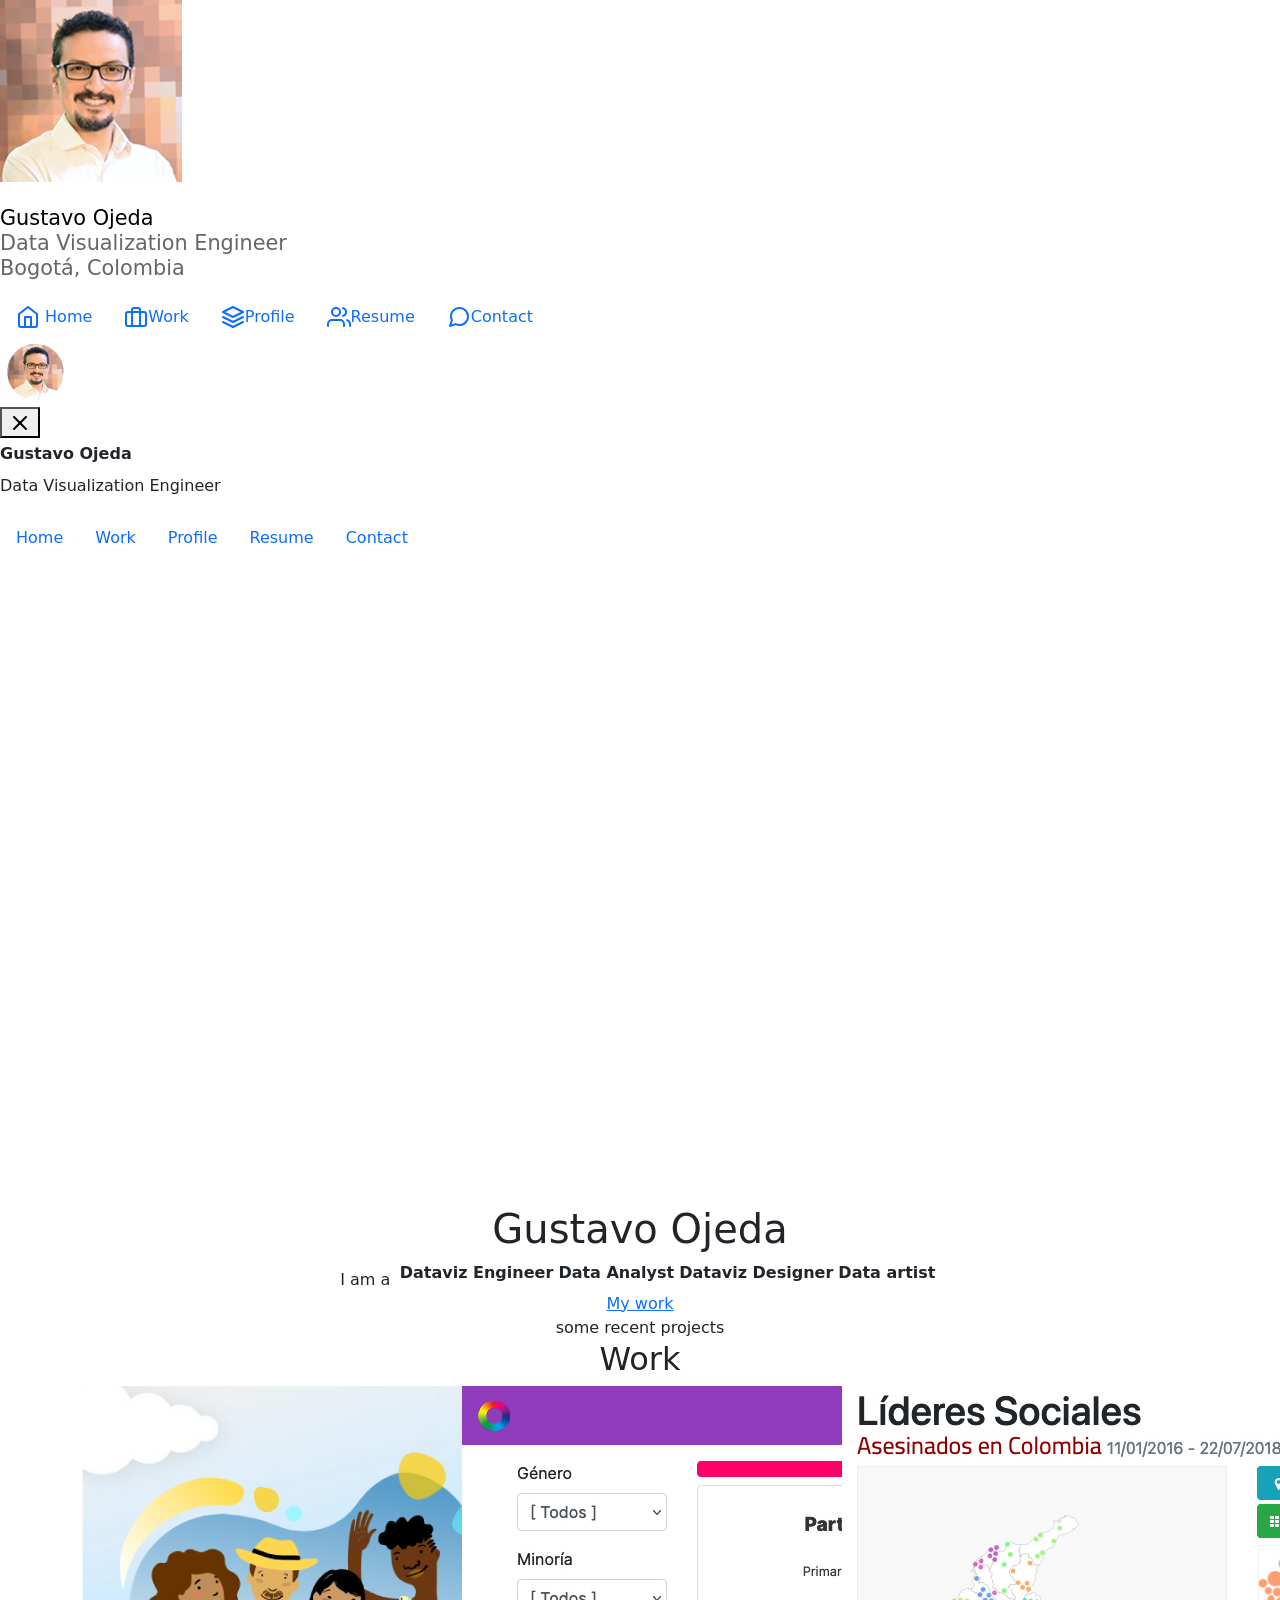
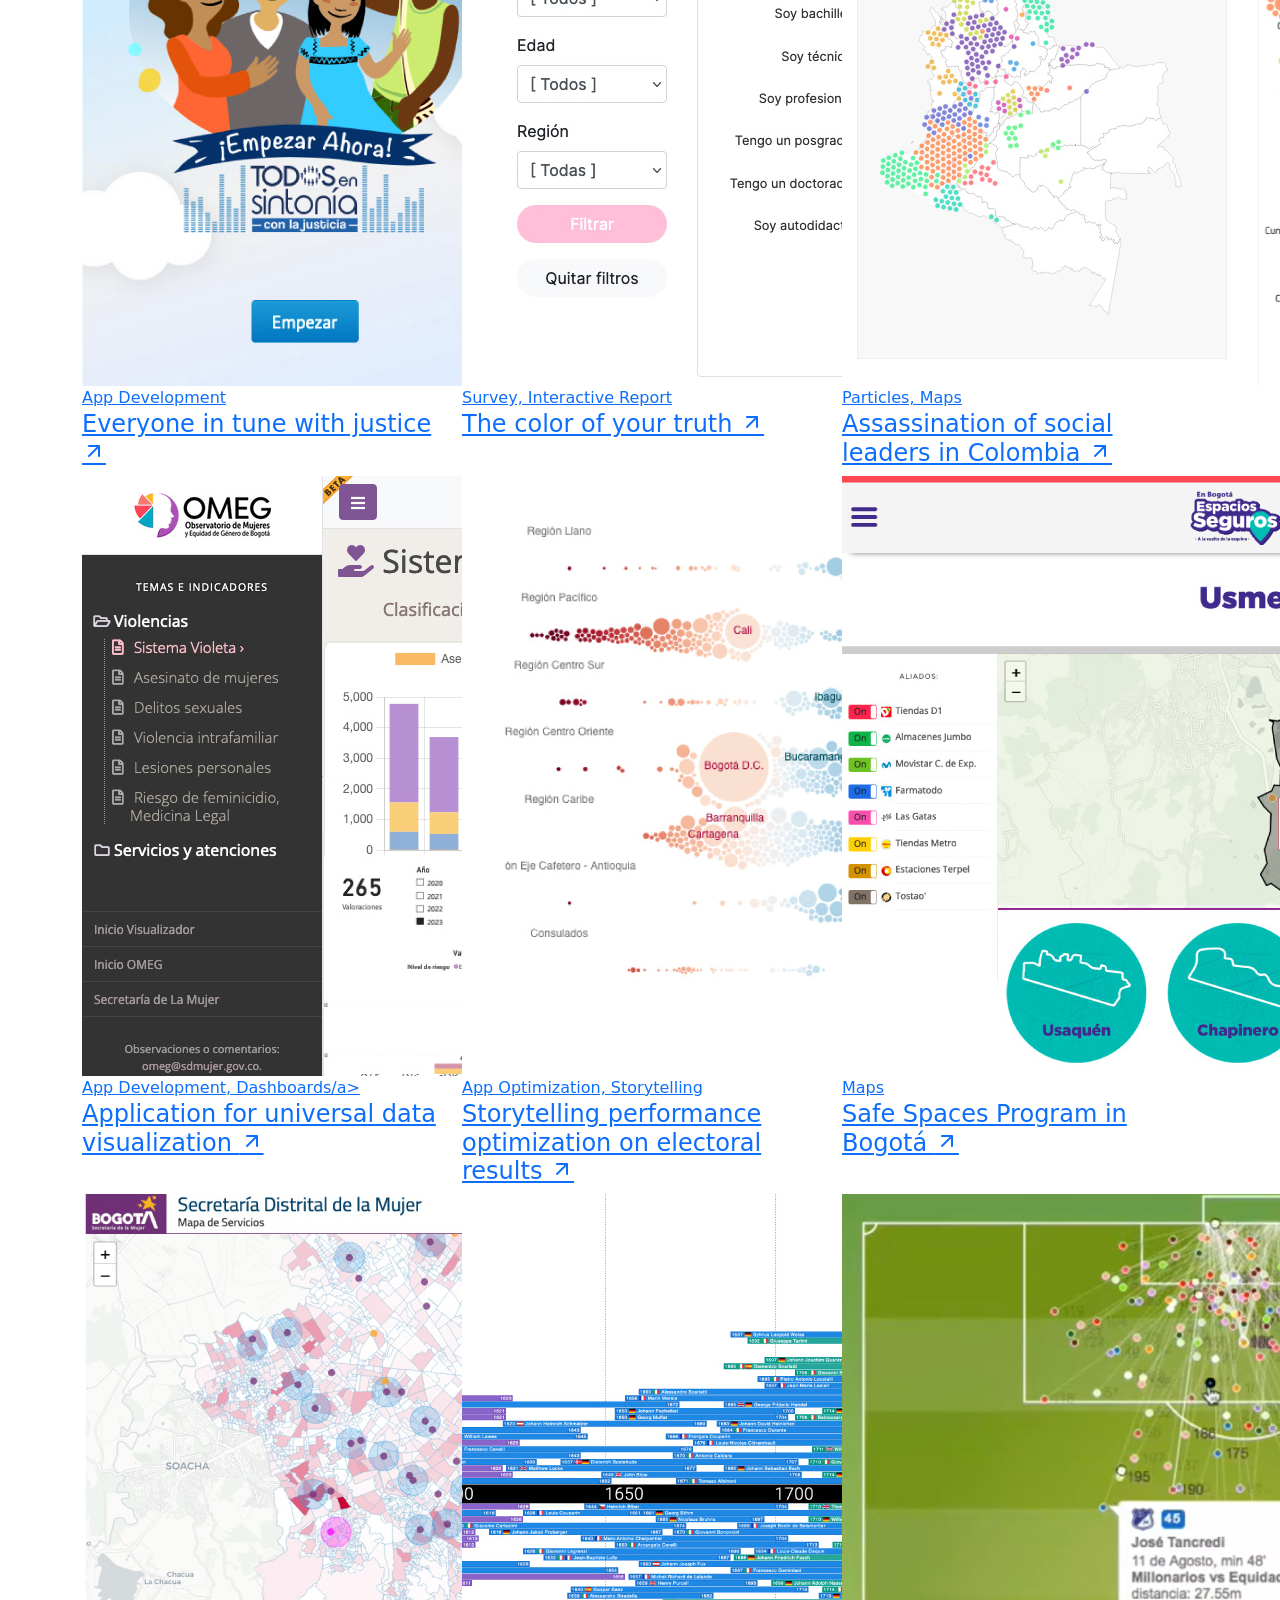
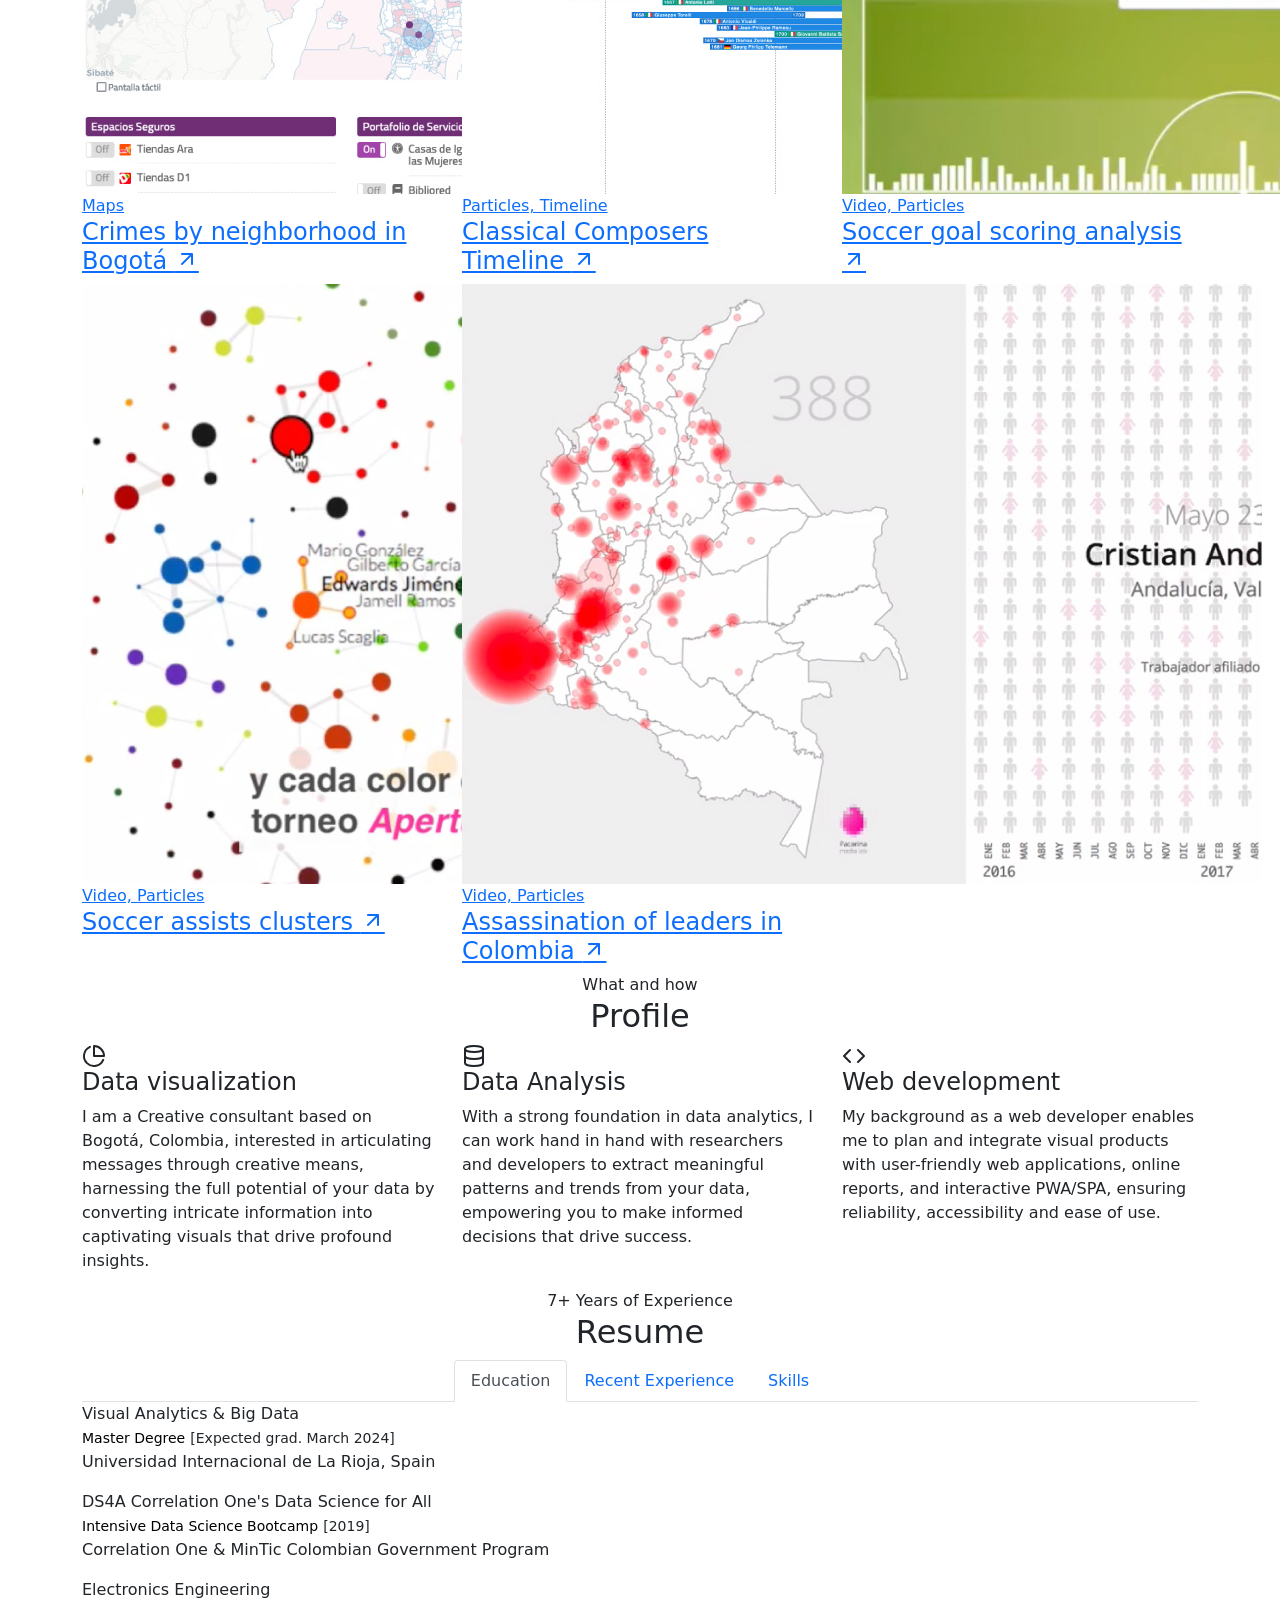
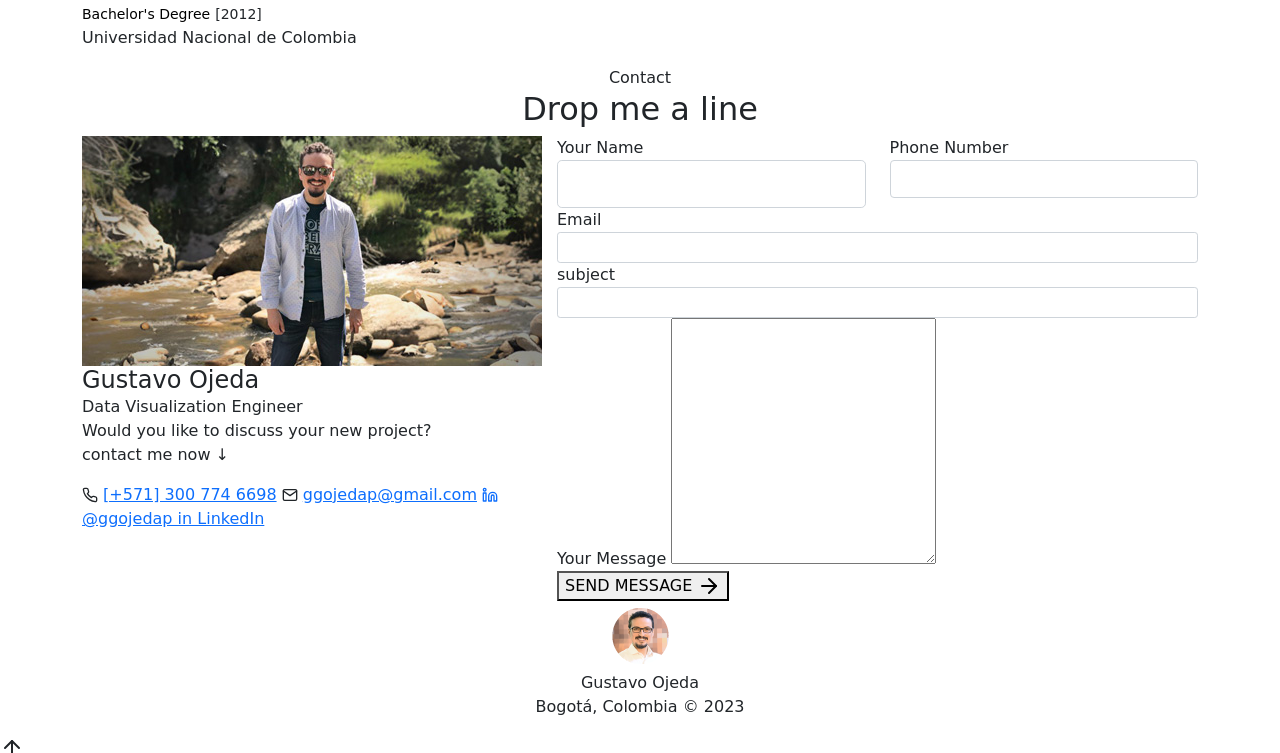
==== commit 5cd70e39: "minor content adjustments" ====
--- a/index.html
+++ b/index.html
@@ -147,7 +147,7 @@
                     <div class="col-lg-12">
                         <div data-aos="fade-up" data-aos-duration="500" data-aos-delay="100" data-aos-once="true"
                             class="section-title text-center">
-                            <span class="subtitle">some recent projects to explore possibilities</span>
+                            <span class="subtitle">some recent projects</span>
                             <h2 class="title">Work</h2>
                         </div>
                     </div>
@@ -171,8 +171,8 @@
                                             <a href="javascript:updateModalContent(0)">App Development</a>
                                         </div>
                                     </div>
-                                    <h4 class="title"><a href="javascript:updateModalContent(0)">Everyone in tune with justice <i
-                                                class="feather-arrow-up-right"></i></a></h4>
+                                    <h4 class="title"><a href="javascript:updateModalContent(0)">Everyone in tune with
+                                            justice <i class="feather-arrow-up-right"></i></a></h4>
                                 </div>
                             </div>
                         </div>
@@ -196,8 +196,8 @@
                                             <a href="javascript:updateModalContent(1)">Survey, Interactive Report</a>
                                         </div>
                                     </div>
-                                    <h4 class="title"><a href="javascript:updateModalContent(1)">The color of your truth <i
-                                                class="feather-arrow-up-right"></i></a></h4>
+                                    <h4 class="title"><a href="javascript:updateModalContent(1)">The color of your truth
+                                            <i class="feather-arrow-up-right"></i></a></h4>
                                 </div>
                             </div>
                         </div>
@@ -221,7 +221,8 @@
                                             <a href="javascript:updateModalContent(2)">Particles, Maps</a>
                                         </div>
                                     </div>
-                                    <h4 class="title"><a href="javascript:updateModalContent(2)">Assassination of social leaders in Colombia
+                                    <h4 class="title"><a href="javascript:updateModalContent(2)">Assassination of social
+                                            leaders in Colombia
                                             <i class="feather-arrow-up-right"></i></a></h4>
                                 </div>
                             </div>
@@ -246,8 +247,8 @@
                                             <a href="javascript:updateModalContent(3)">App Development, Dashboards/a>
                                         </div>
                                     </div>
-                                    <h4 class="title"><a href="javascript:updateModalContent(3)">Application for universal data visualization <i
-                                                class="feather-arrow-up-right"></i></a></h4>
+                                    <h4 class="title"><a href="javascript:updateModalContent(3)">Application for
+                                            universal data visualization <i class="feather-arrow-up-right"></i></a></h4>
                                 </div>
                             </div>
                         </div>
@@ -268,10 +269,12 @@
                                 <div class="content">
                                     <div class="category-info">
                                         <div class="category-list">
-                                            <a href="javascript:updateModalContent(4)">App Optimization, Storytelling</a>
-                                        </div>
-                                    </div>
-                                    <h4 class="title"><a href="javascript:updateModalContent(4)">Storytelling performance optimization on electoral results <i
+                                            <a href="javascript:updateModalContent(4)">App Optimization,
+                                                Storytelling</a>
+                                        </div>
+                                    </div>
+                                    <h4 class="title"><a href="javascript:updateModalContent(4)">Storytelling
+                                            performance optimization on electoral results <i
                                                 class="feather-arrow-up-right"></i></a></h4>
                                 </div>
                             </div>
@@ -296,8 +299,8 @@
                                             <a href="javascript:updateModalContent(5)">Maps</a>
                                         </div>
                                     </div>
-                                    <h4 class="title"><a href="javascript:updateModalContent(5)">Safe Spaces Program in Bogotá <i
-                                                class="feather-arrow-up-right"></i></a></h4>
+                                    <h4 class="title"><a href="javascript:updateModalContent(5)">Safe Spaces Program in
+                                            Bogotá <i class="feather-arrow-up-right"></i></a></h4>
                                 </div>
                             </div>
                         </div>
@@ -321,8 +324,8 @@
                                             <a href="javascript:updateModalContent(6)">Maps</a>
                                         </div>
                                     </div>
-                                    <h4 class="title"><a href="javascript:updateModalContent(6)">Crimes by neighborhood in Bogotá <i
-                                                class="feather-arrow-up-right"></i></a></h4>
+                                    <h4 class="title"><a href="javascript:updateModalContent(6)">Crimes by neighborhood
+                                            in Bogotá <i class="feather-arrow-up-right"></i></a></h4>
                                 </div>
                             </div>
                         </div>
@@ -346,7 +349,8 @@
                                             <a href="javascript:updateModalContent(7)">Particles, Timeline</a>
                                         </div>
                                     </div>
-                                    <h4 class="title"><a href="javascript:updateModalContent(7)">Classical Composers Timeline <i class="feather-arrow-up-right"></i></a></h4>
+                                    <h4 class="title"><a href="javascript:updateModalContent(7)">Classical Composers
+                                            Timeline <i class="feather-arrow-up-right"></i></a></h4>
                                 </div>
                             </div>
                         </div>
@@ -370,8 +374,8 @@
                                             <a href="javascript:updateModalContent(8)">Video, Particles</a>
                                         </div>
                                     </div>
-                                    <h4 class="title"><a href="javascript:updateModalContent(8)">Soccer goal scoring analysis <i
-                                                class="feather-arrow-up-right"></i></a></h4>
+                                    <h4 class="title"><a href="javascript:updateModalContent(8)">Soccer goal scoring
+                                            analysis <i class="feather-arrow-up-right"></i></a></h4>
                                 </div>
                             </div>
                         </div>
@@ -395,8 +399,8 @@
                                             <a href="javascript:updateModalContent(9)">Video, Particles</a>
                                         </div>
                                     </div>
-                                    <h4 class="title"><a href="javascript:updateModalContent(9)">Soccer assists clusters <i
-                                                class="feather-arrow-up-right"></i></a></h4>
+                                    <h4 class="title"><a href="javascript:updateModalContent(9)">Soccer assists clusters
+                                            <i class="feather-arrow-up-right"></i></a></h4>
                                 </div>
                             </div>
                         </div>
@@ -420,8 +424,8 @@
                                             <a href="javascript:updateModalContent(10)">Video, Particles</a>
                                         </div>
                                     </div>
-                                    <h4 class="title"><a href="javascript:updateModalContent(10)">Assassination of leaders in Colombia <i
-                                                class="feather-arrow-up-right"></i></a></h4>
+                                    <h4 class="title"><a href="javascript:updateModalContent(10)">Assassination of
+                                            leaders in Colombia <i class="feather-arrow-up-right"></i></a></h4>
                                 </div>
                             </div>
                         </div>
@@ -523,14 +527,14 @@
                 <div class="row mt--45">
                     <div class="col-lg-12">
                         <ul class="rn-nav-list nav nav-tabs" id="myTabs" role="tablist"
-                            style="background: transparent; box-shadow: none; justify-content: left;">
+                            style="background: transparent; box-shadow: none; justify-content: center;">
                             <li class="nav-item">
                                 <a class="nav-link active" id="education-tab" data-bs-toggle="tab" href="#education"
                                     role="tab" aria-controls="education" aria-selected="true">Education</a>
                             </li>
                             <li class="nav-item">
                                 <a class="nav-link" id="experience-tab" data-bs-toggle="tab" href="#experience"
-                                    role="tab" aria-controls="experience" aria-selected="false">Experience</a>
+                                    role="tab" aria-controls="experience" aria-selected="false">Recent Experience</a>
                             </li>
                             <li class="nav-item">
                                 <a class="nav-link" id="professional-tab" data-bs-toggle="tab" href="#professional"
@@ -546,17 +550,20 @@
                                 <div class="personal-experience-inner mt--40">
                                     <p>
                                         <span class="text-dark">Visual Analytics & Big Data</span><br>
-                                        Master Degree [Expected grad. March 2024]<br>
+                                        <span class="fw-light small" style="color: black;">Master Degree</span> <span
+                                            class="small">[Expected grad. March 2024]</span><br>
                                         Universidad Internacional de La Rioja, Spain
                                     </p>
                                     <p>
-                                        <span class="text-dark">Data Science for All</span><br>
-                                        Intensive Data Science Bootcamp [DS4A 2019]<br>
+                                        <span class="text-dark">DS4A Correlation One's Data Science for All</span><br>
+                                        <span class="fw-light small" style="color: black;">Intensive Data Science
+                                            Bootcamp</span> <span class="small">[2019]</span><br>
                                         Correlation One & MinTic Colombian Government Program
                                     </p>
                                     <p>
                                         <span class="text-dark">Electronics Engineering</span><br>
-                                        Bachelor's Degree [2012]<br>
+                                        <span class="fw-light small" style="color: black;">Bachelor's Degree</span>
+                                        <span class="small">[2012]</span><br>
                                         Universidad Nacional de Colombia
                                     </p>
                                 </div>
@@ -567,32 +574,42 @@
                             <div class="tab-pane fade " id="professional" role="tabpanel"
                                 aria-labelledby="professional-tab">
                                 <div class="personal-experience-inner mt--40">
-                                    <p>
-                                        <span class="text-dark">Data Visualization</span><br>
-                                        D3.js, ObservableHQ, Power BI, Pixi.js, leaflet.js, MatPlotLib, Seaborn, Dash
-                                        and Plotly.
-                                    </p>
-                                    <p>
-                                        <span class="text-dark">Data Analysis</span><br>
-                                        Jupyter ecosystem: Python, Pandas, Numpy, Scikit-Learn; SQL (with experience
-                                        using MySQL and PostgreSQL).
-                                    </p>
-                                    <p>
-                                        <span class="text-dark">Front End Development</span><br>
-                                        JavaScript, HTML5, CSS, Vue.js, Jquery.
-                                    </p>
-                                    <p>
-                                        <span class="text-dark">Cloud Technologies</span><br>
-                                        Basic knowledge of Azure Ecosystem: Azure virtual machines, Azure Data Factory,
-                                        Azure Data Bricks, Azure Data Lake, Azure Synapse.
-                                    </p>
-                                    <p>
-                                        <span class="text-dark">Languages</span><br>
-                                        <em>Spanish</em>: Native.
-                                        <em>English</em>: Reading comprehension C1, Writing B2, Listening comprehension
-                                        B1,
-                                        Spoken interaction B1, Spoken production B1
-                                    </p>
+                                    <div class="row">
+                                        <div class="col col-12 col-md-6 mb-4">
+                                            <p>
+                                                <span class="text-dark">Data Visualization</span><br>
+                                                Proficiency in D3.js, ObservableHQ, Power BI, Pixi.js, leaflet.js and
+                                                Adobe Suite. Knowledge of Jupyter ecosystem tools: MatPlotLib, Seaborn,
+                                                Dash and Plotly.
+                                            </p>
+                                            <p>
+                                                <span class="text-dark">Data Analysis</span><br>
+                                                Jupyter ecosystem: Python, Pandas, Numpy, Scikit-Learn; SQL (with
+                                                experience
+                                                using MySQL and PostgreSQL).
+                                            </p>
+                                            <p>
+                                                <span class="text-dark">Front End Development</span><br>
+                                                Proficiency in JavaScript, HTML5, CSS, Vue.js, Jquery.
+                                            </p>
+                                        </div>
+                                        <div class="col col-12 col-md-6 mb-4">
+                                            <p>
+                                                <span class="text-dark">Cloud Technologies</span><br>
+                                                Basic knowledge of Azure Ecosystem: Azure virtual machines, Azure Data
+                                                Factory,
+                                                Azure Data Bricks, Azure Data Lake, Azure Synapse.
+                                            </p>
+                                            <p>
+                                                <span class="text-dark">Languages</span><br>
+                                                <em>Spanish</em>: Native.
+                                                <em>English</em>: Reading comprehension C1, Writing B2, Listening
+                                                comprehension
+                                                B1,
+                                                Spoken interaction B1, Spoken production B1
+                                            </p>
+                                        </div>
+                                    </div>
                                 </div>
                             </div>
                             <!-- End Single Tab  -->
@@ -600,45 +617,74 @@
                             <!-- Start Single Tab  -->
                             <div class="tab-pane fade" id="experience" role="tabpanel" aria-labelledby="experience-tab">
                                 <div class="personal-experience-inner mt--40">
-                                    <p>
-                                        <span class="text-dark">Secretaría Distrital de La Mujer</span> [2021-2023]<br>
-                                        Bogotá District Government<br>
-                                        Responsible for leading a strategy to publishing official indicators and
-                                        figures, through the creation of a universal data visualization app, which
-                                        translated into a reduction in formal requirements from citizens and a positive
-                                        increase in visits on the official website of the Government authority.
-                                    </p>
-                                    <p>
-                                        <span class="text-dark">Superintendencia de Industria y Comercio</span>
-                                        [2020-2021]<br>
-                                        Colombian Government<br>
-                                        Responsible for implementing the entire digital government strategy in the
-                                        official portals of the national authority, meeting the goals of Accessibility,
-                                        transparency, security and open data. Achieving these standards allowed the
-                                        Superintendence to continue providing services to citizens through digital
-                                        channels, with the aim of facing the COVID-19 contingency.
-                                    </p>
-                                    <p>
-                                        <span class="text-dark">Corporación Visionarios por Colombia</span>
-                                        [2019-2020]<br>
-                                        Non-profit Organization<br>
-                                        Responsible for implementing different technological solutions for the capture,
-                                        analysis and visualization of data for all projects managed by the Corporation.
-                                        Thanks to the proposed and developed solutions, it was possible to have a
-                                        broader scope of the organization's offer, incorporating a new standard for
-                                        interactive reporting, implementing tools for offline digital surveys in remote
-                                        regions of the country, among others.
-                                    </p>
-                                    <p>
-                                        <span class="text-dark">Pacarina Media Lab SAS</span> [2014-2019]<br>
-                                        Web Development Studio<br>
-                                        Throughout my journey, I actively engaged as a developer in numerous projects,
-                                        delivering highly successful outcomes. One noteworthy achievement stands out:
-                                        leading the development of an LMS platform for the digital citizenship training
-                                        project—an esteemed government initiative by the Ministry of ICT. Thousands of
-                                        low-income people obtained certification in essential computer skills through
-                                        this impactful endeavor.
-                                    </p>
+                                    <div class="row">
+                                        <div class="col col-12 col-md-6 mb-4">
+                                            <p>
+                                                <span class="text-dark fw-light">Data Visualization Engineer</span><br>
+                                                <span class="small" style="color: black;">Secretaría Distrital de La
+                                                    Mujer</span>
+                                                [2021-2023]<br>
+                                                <span class="text-color-primary">Bogotá District Government</span><br>
+                                                I implemented a strategy to publishing official indicators and
+                                                figures, through the creation of a universal data visualization app,
+                                                which
+                                                translated into a reduction in formal requirements from citizens and a
+                                                positive
+                                                increase in visits on the official website of the Government authority.
+                                            </p>
+                                            <p>
+                                                <span class="text-dark fw-light">Data Analyst</span><br>
+                                                <span class="small" style="color: black;">Corporación Visionarios por
+                                                    Colombia</span>
+                                                [2019-2020]<br>
+                                                <span class="text-color-primary">Non-profit Organization</span><br>
+                                                Responsible for implementing different technological solutions for the
+                                                capture,
+                                                analysis and visualization of data for all projects managed by the
+                                                Corporation.
+                                                Thanks to the proposed and developed solutions, it was possible to have
+                                                a
+                                                broader scope of the organization's offer, incorporating a new standard
+                                                for
+                                                interactive reporting, implementing tools for offline digital surveys in
+                                                remote
+                                                regions of the country, among others.
+                                            </p>
+                                        </div>
+                                        <div class="col col-12 col-md-6 mb-4">
+                                            <p>
+                                                <span class="text-dark fw-light">Digital Government Leader</span><br>
+                                                <span class="small" style="color: black;">Superintendencia de Industria
+                                                    y Comercio</span>
+                                                [2020-2021]<br>
+                                                <span class="text-color-primary">Colombian Government</span><br>
+                                                Led my team to achieve the strategic objectives established within the
+                                                public policy, improving the Official Web Portals of this national
+                                                authority, meeting the goals of <em>Accessibility,
+                                                    Transparency, Security and Open Data</em>. This 
+                                                allowed
+                                                the
+                                                Superintendence to continue providing services to citizens through
+                                                digital
+                                                channels, with the aim of facing the COVID-19 contingency.
+                                            </p>
+                                            <p>
+                                                <span class="text-dark fw-light">Front-end Developer</span><br>
+                                                <span class="small" style="color: black;">Pacarina Media Lab SAS</span>
+                                                [2014-2019]<br>
+                                                <span class="text-color-primary">Web Development Studio</span><br>
+                                                I actively engaged as a developer in numerous
+                                                projects,
+                                                delivering highly successful outcomes. One noteworthy achievement stands
+                                                out:
+                                                leading the development of an LMS platform for <em>digital citizenship</em>
+                                                training, a government initiative managed by the IT Ministry.
+                                                Thousands of
+                                                low-income people obtained certification in essential computer skills
+                                                through this impactful program.
+                                            </p>
+                                        </div>
+                                    </div>
                                 </div>
                             </div>
                             <!-- End Single Tab  -->
@@ -781,7 +827,8 @@
                             <div class="col-lg-6">
                                 <div class="portfolio-popup-thumbnail">
                                     <div class="image">
-                                        <img class="w-100" src="assets/images/portfolio/portfolio-04.jpg" alt="slide" id="pm-image">
+                                        <img class="w-100" src="assets/images/portfolio/portfolio-04.jpg" alt="slide"
+                                            id="pm-image">
                                     </div>
                                 </div>
                             </div>
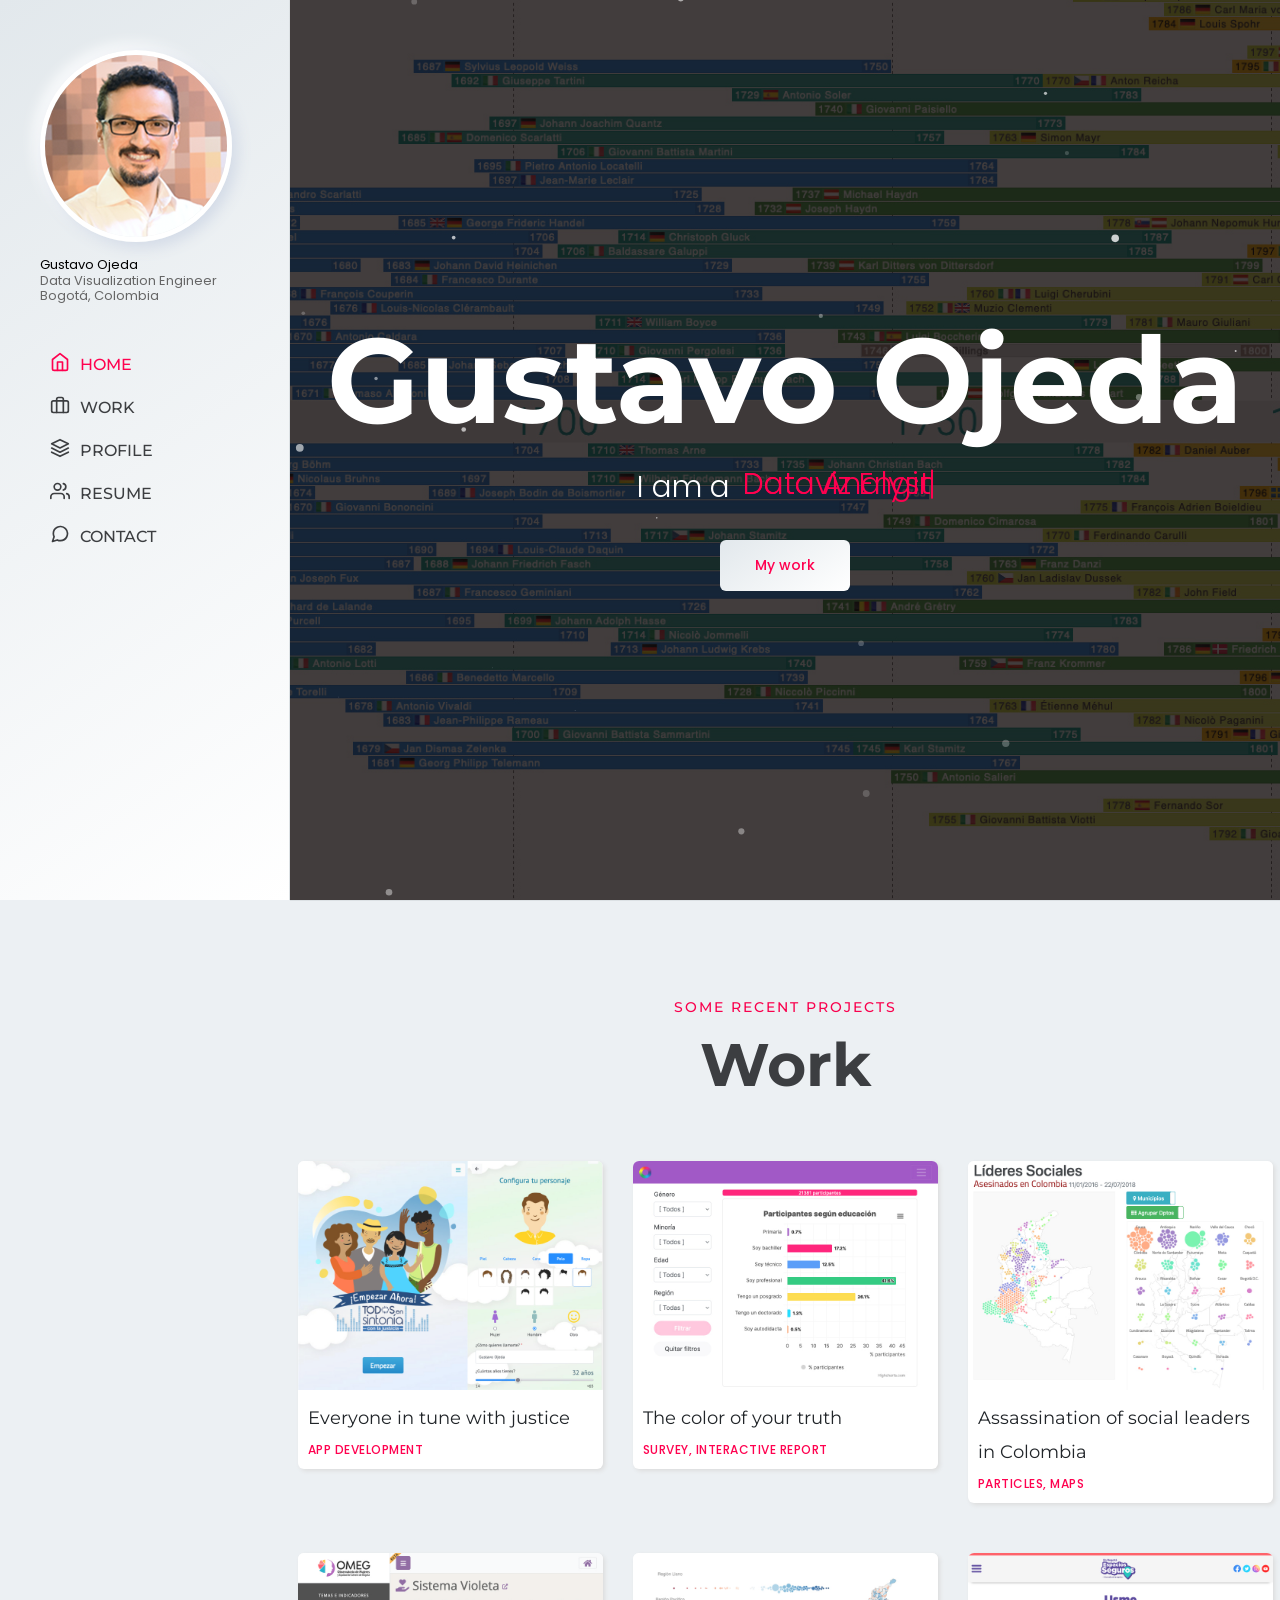
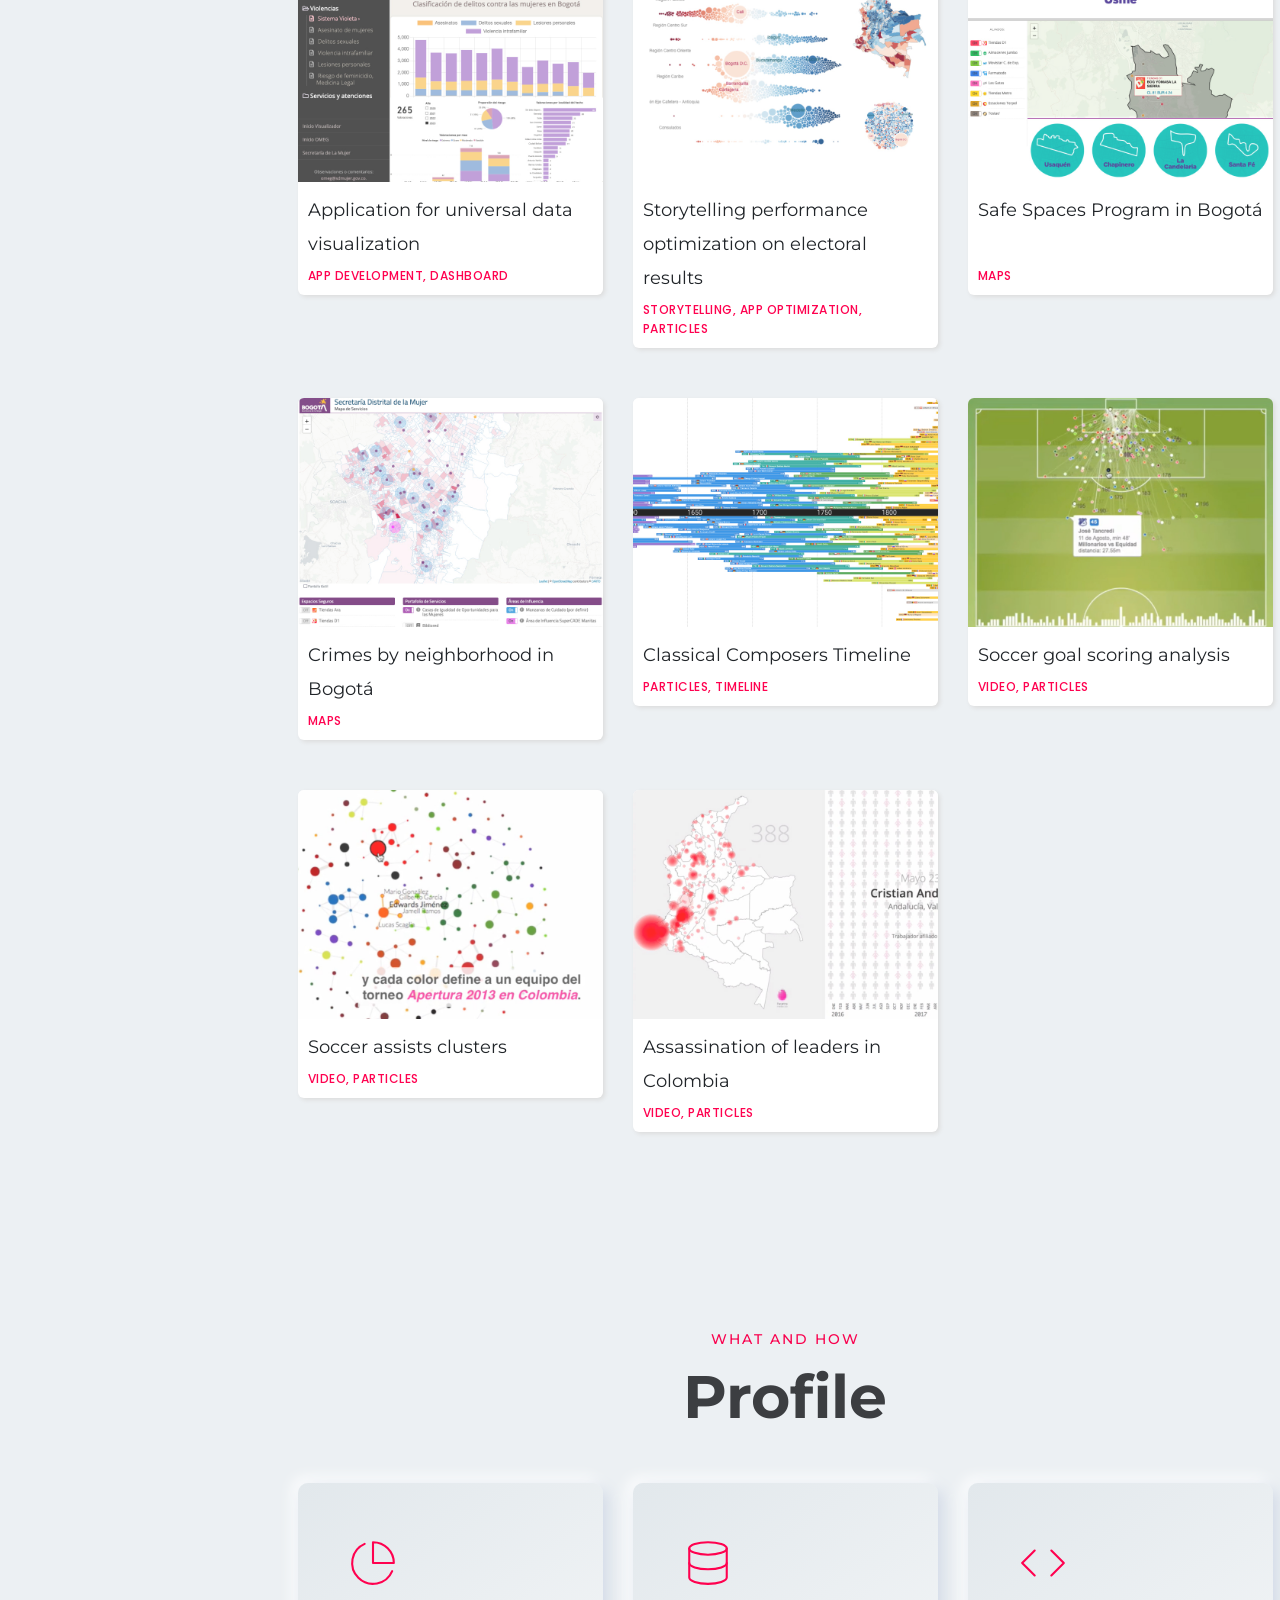
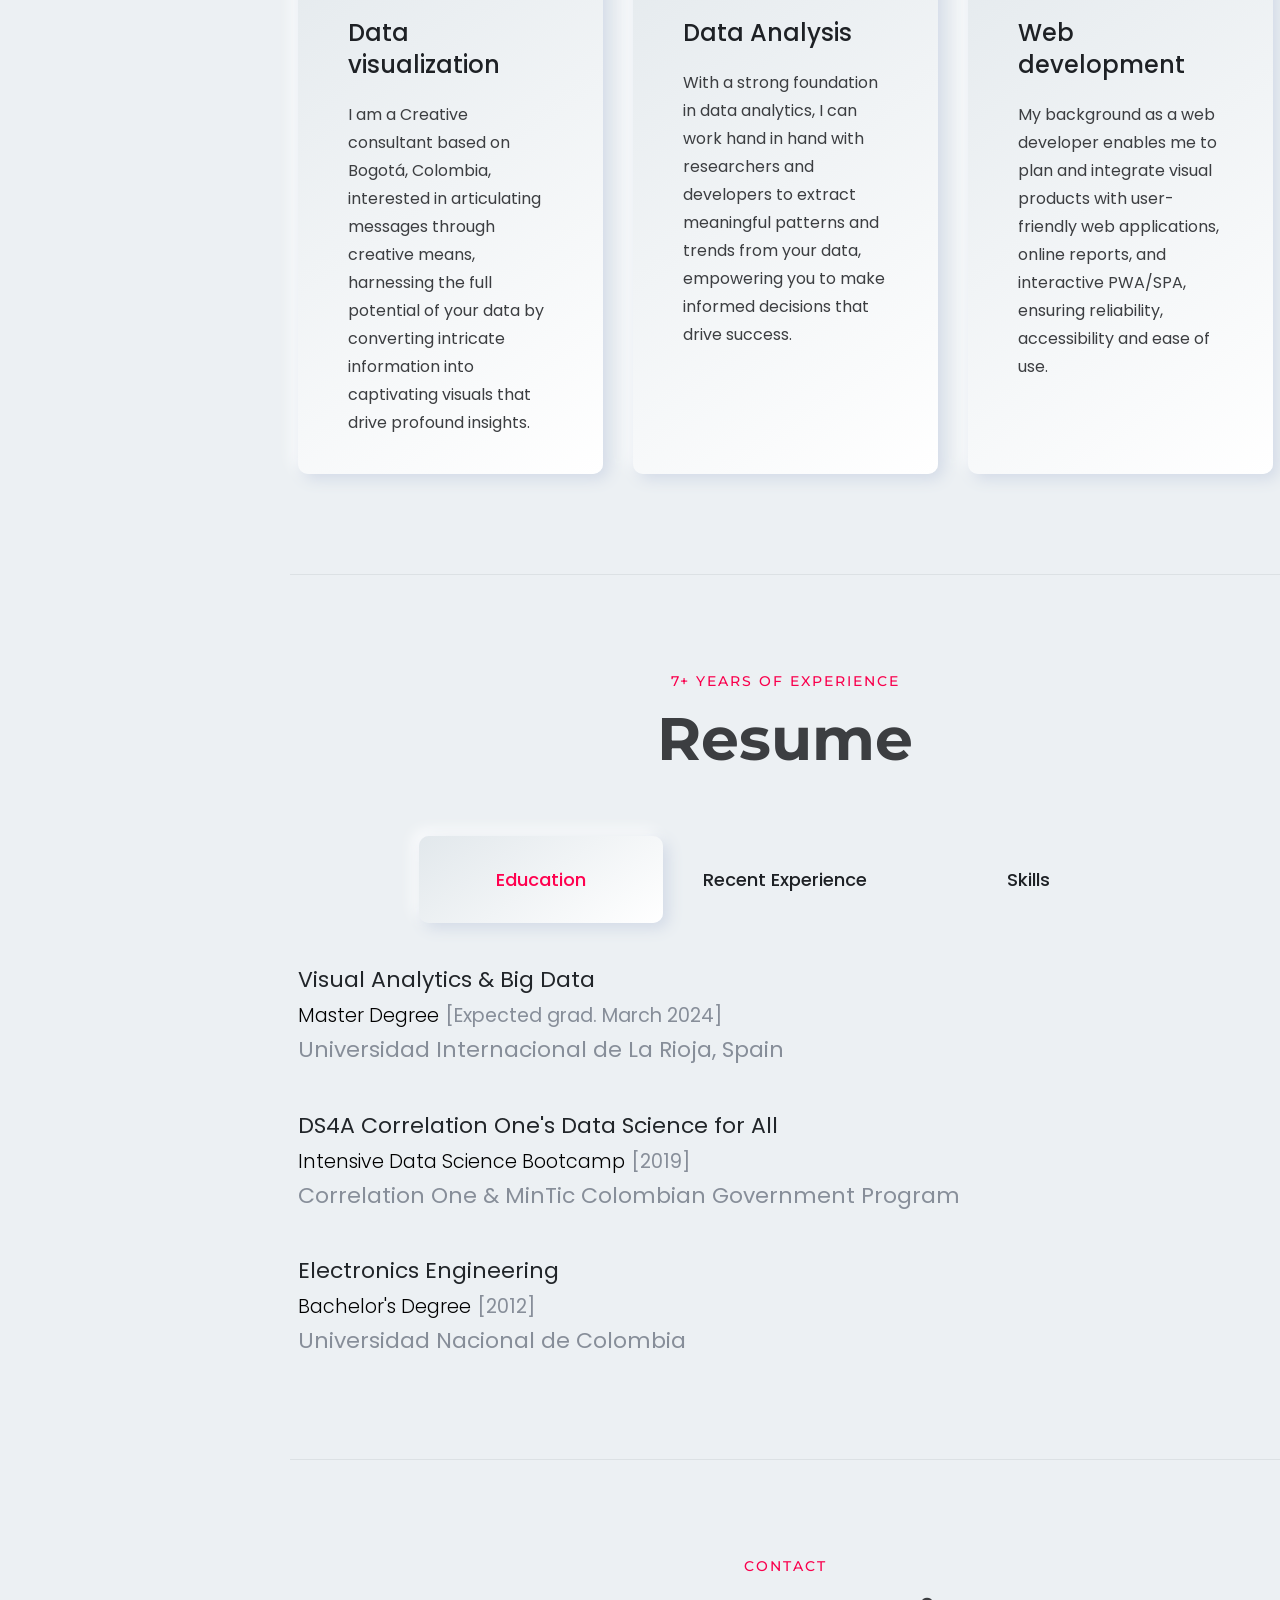
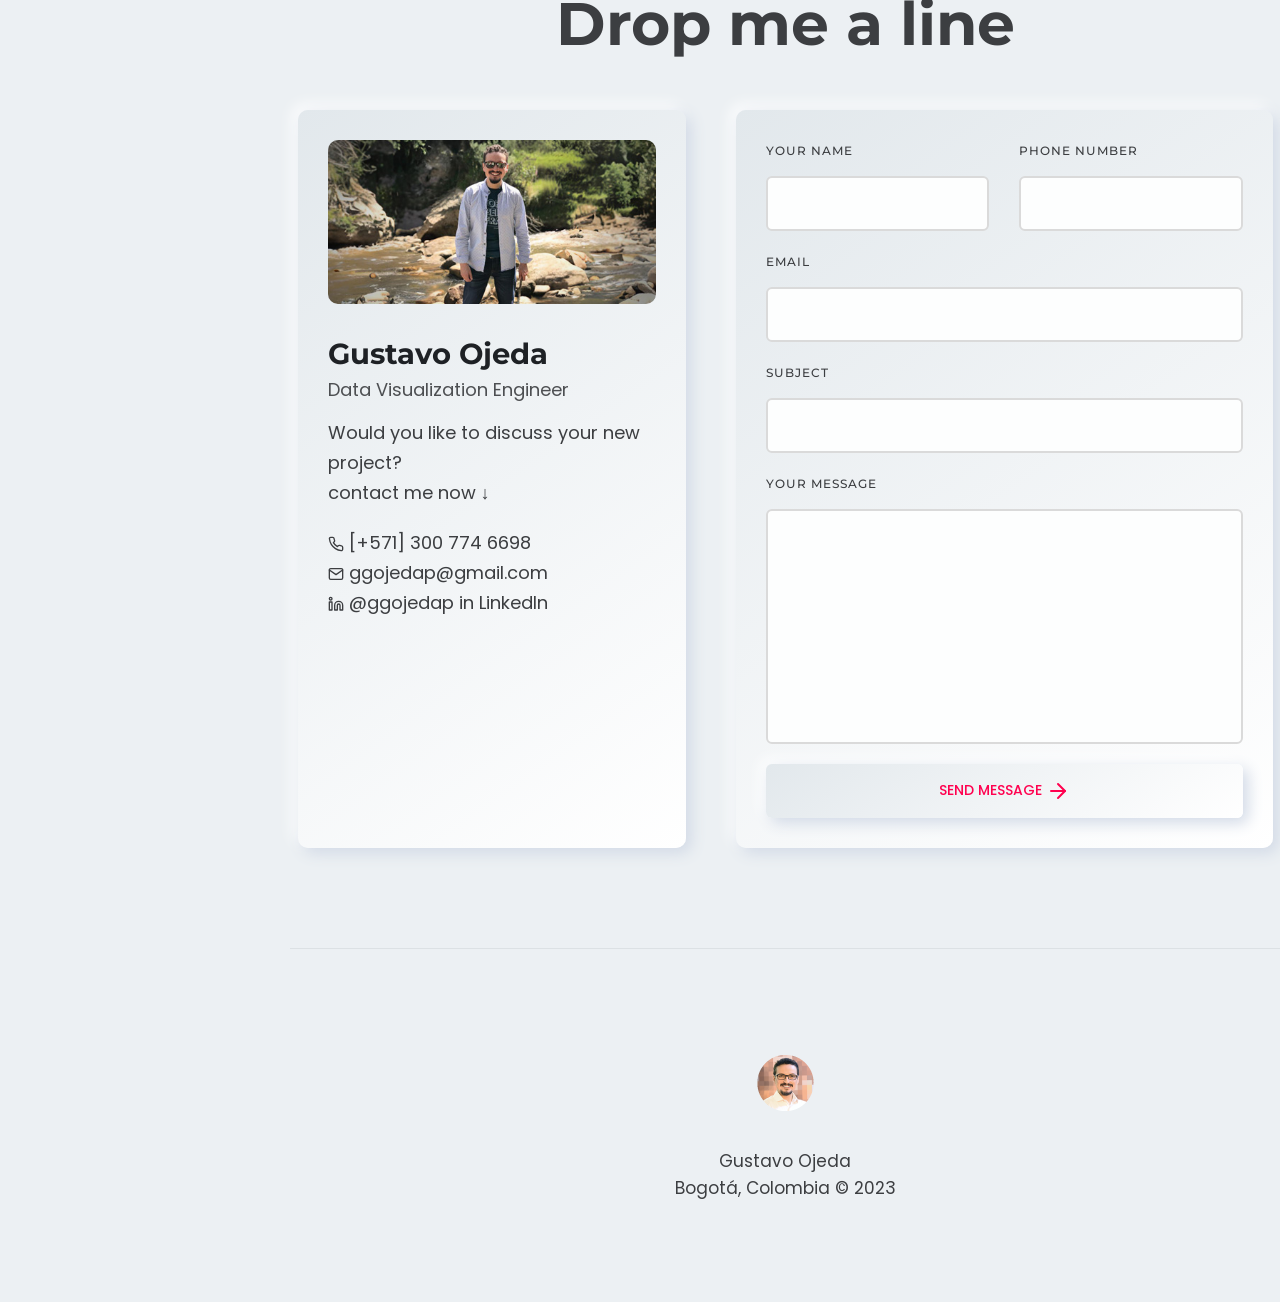
==== commit b5f6c4ee: "fix portfolio cards" ====
--- a/index.html
+++ b/index.html
@@ -153,285 +153,7 @@
                     </div>
                 </div>
 
-                <div class="row row--25 mt--10 mt_md--10 mt_sm--10">
-                    <!-- Start Single Portfolio -->
-                    <div data-aos="fade-up" data-aos-delay="100" data-aos-once="true"
-                        class="col-lg-6 col-xl-4 col-md-6 col-12 mt--50 mt_md--30 mt_sm--30">
-                        <div class="rn-portfolio" data-bs-toggle="modal" data-bs-target="#exampleModalCenter">
-                            <div class="inner">
-                                <div class="thumbnail">
-                                    <a href="javascript:updateModalContent(0)">
-                                        <img src="assets/images/portfolio/gifs/thumb-sintonia.jpg"
-                                            alt="Personal Portfolio Images">
-                                    </a>
-                                </div>
-                                <div class="content">
-                                    <div class="category-info">
-                                        <div class="category-list">
-                                            <a href="javascript:updateModalContent(0)">App Development</a>
-                                        </div>
-                                    </div>
-                                    <h4 class="title"><a href="javascript:updateModalContent(0)">Everyone in tune with
-                                            justice <i class="feather-arrow-up-right"></i></a></h4>
-                                </div>
-                            </div>
-                        </div>
-                    </div>
-                    <!-- End Single Portfolio -->
-
-                    <!-- Start Single Portfolio -->
-                    <div data-aos="fade-up" data-aos-delay="300" data-aos-once="true"
-                        class="col-lg-6 col-xl-4 col-md-6 col-12 mt--50 mt_md--30 mt_sm--30">
-                        <div class="rn-portfolio" data-bs-toggle="modal" data-bs-target="#exampleModalCenter">
-                            <div class="inner">
-                                <div class="thumbnail">
-                                    <a href="javascript:updateModalContent(1)">
-                                        <img src="assets/images/portfolio/gifs/thumb-color-verdad.jpg"
-                                            alt="Personal Portfolio Images">
-                                    </a>
-                                </div>
-                                <div class="content">
-                                    <div class="category-info">
-                                        <div class="category-list">
-                                            <a href="javascript:updateModalContent(1)">Survey, Interactive Report</a>
-                                        </div>
-                                    </div>
-                                    <h4 class="title"><a href="javascript:updateModalContent(1)">The color of your truth
-                                            <i class="feather-arrow-up-right"></i></a></h4>
-                                </div>
-                            </div>
-                        </div>
-                    </div>
-                    <!-- End Single Portfolio -->
-
-                    <!-- Start Single Portfolio -->
-                    <div data-aos="fade-up" data-aos-delay="500" data-aos-once="true"
-                        class="col-lg-6 col-xl-4 col-md-6 col-12 mt--50 mt_md--30 mt_sm--30">
-                        <div class="rn-portfolio" data-bs-toggle="modal" data-bs-target="#exampleModalCenter">
-                            <div class="inner">
-                                <div class="thumbnail">
-                                    <a href="javascript:updateModalContent(2)">
-                                        <img src="assets/images/portfolio/gifs/thumb-leaders.jpg"
-                                            alt="Personal Portfolio Images">
-                                    </a>
-                                </div>
-                                <div class="content">
-                                    <div class="category-info">
-                                        <div class="category-list">
-                                            <a href="javascript:updateModalContent(2)">Particles, Maps</a>
-                                        </div>
-                                    </div>
-                                    <h4 class="title"><a href="javascript:updateModalContent(2)">Assassination of social
-                                            leaders in Colombia
-                                            <i class="feather-arrow-up-right"></i></a></h4>
-                                </div>
-                            </div>
-                        </div>
-                    </div>
-                    <!-- End Single Portfolio -->
-
-                    <!-- Start Single Portfolio -->
-                    <div data-aos="fade-up" data-aos-delay="100" data-aos-once="true"
-                        class="col-lg-6 col-xl-4 col-md-6 col-12 mt--50 mt_md--30 mt_sm--30">
-                        <div class="rn-portfolio" data-bs-toggle="modal" data-bs-target="#exampleModalCenter">
-                            <div class="inner">
-                                <div class="thumbnail">
-                                    <a href="javascript:updateModalContent(3)">
-                                        <img src="assets/images/portfolio/gifs/thumb-omeg.jpg"
-                                            alt="Personal Portfolio Images">
-                                    </a>
-                                </div>
-                                <div class="content">
-                                    <div class="category-info">
-                                        <div class="category-list">
-                                            <a href="javascript:updateModalContent(3)">App Development, Dashboards/a>
-                                        </div>
-                                    </div>
-                                    <h4 class="title"><a href="javascript:updateModalContent(3)">Application for
-                                            universal data visualization <i class="feather-arrow-up-right"></i></a></h4>
-                                </div>
-                            </div>
-                        </div>
-                    </div>
-                    <!-- End Single Portfolio -->
-
-                    <!-- Start Single Portfolio -->
-                    <div data-aos="fade-up" data-aos-delay="100" data-aos-once="true"
-                        class="col-lg-6 col-xl-4 col-md-6 col-12 mt--50 mt_md--30 mt_sm--30">
-                        <div class="rn-portfolio" data-bs-toggle="modal" data-bs-target="#exampleModalCenter">
-                            <div class="inner">
-                                <div class="thumbnail">
-                                    <a href="javascript:updateModalContent(4)">
-                                        <img src="assets/images/portfolio/gifs/thumb-elecciones.jpg"
-                                            alt="Personal Portfolio Images">
-                                    </a>
-                                </div>
-                                <div class="content">
-                                    <div class="category-info">
-                                        <div class="category-list">
-                                            <a href="javascript:updateModalContent(4)">App Optimization,
-                                                Storytelling</a>
-                                        </div>
-                                    </div>
-                                    <h4 class="title"><a href="javascript:updateModalContent(4)">Storytelling
-                                            performance optimization on electoral results <i
-                                                class="feather-arrow-up-right"></i></a></h4>
-                                </div>
-                            </div>
-                        </div>
-                    </div>
-                    <!-- End Single Portfolio -->
-
-                    <!-- Start Single Portfolio -->
-                    <div data-aos="fade-up" data-aos-delay="100" data-aos-once="true"
-                        class="col-lg-6 col-xl-4 col-md-6 col-12 mt--50 mt_md--30 mt_sm--30">
-                        <div class="rn-portfolio" data-bs-toggle="modal" data-bs-target="#exampleModalCenter">
-                            <div class="inner">
-                                <div class="thumbnail">
-                                    <a href="javascript:updateModalContent(5)">
-                                        <img src="assets/images/portfolio/gifs/thumb-espacios-seguros.jpg"
-                                            alt="Personal Portfolio Images">
-                                    </a>
-                                </div>
-                                <div class="content">
-                                    <div class="category-info">
-                                        <div class="category-list">
-                                            <a href="javascript:updateModalContent(5)">Maps</a>
-                                        </div>
-                                    </div>
-                                    <h4 class="title"><a href="javascript:updateModalContent(5)">Safe Spaces Program in
-                                            Bogotá <i class="feather-arrow-up-right"></i></a></h4>
-                                </div>
-                            </div>
-                        </div>
-                    </div>
-                    <!-- End Single Portfolio -->
-
-                    <!-- Start Single Portfolio -->
-                    <div data-aos="fade-up" data-aos-delay="100" data-aos-once="true"
-                        class="col-lg-6 col-xl-4 col-md-6 col-12 mt--50 mt_md--30 mt_sm--30">
-                        <div class="rn-portfolio" data-bs-toggle="modal" data-bs-target="#exampleModalCenter">
-                            <div class="inner">
-                                <div class="thumbnail">
-                                    <a href="javascript:updateModalContent(6)">
-                                        <img src="assets/images/portfolio/gifs/thumb-mapa-delitos.jpg"
-                                            alt="Personal Portfolio Images">
-                                    </a>
-                                </div>
-                                <div class="content">
-                                    <div class="category-info">
-                                        <div class="category-list">
-                                            <a href="javascript:updateModalContent(6)">Maps</a>
-                                        </div>
-                                    </div>
-                                    <h4 class="title"><a href="javascript:updateModalContent(6)">Crimes by neighborhood
-                                            in Bogotá <i class="feather-arrow-up-right"></i></a></h4>
-                                </div>
-                            </div>
-                        </div>
-                    </div>
-                    <!-- End Single Portfolio -->
-
-                    <!-- Start Single Portfolio -->
-                    <div data-aos="fade-up" data-aos-delay="100" data-aos-once="true"
-                        class="col-lg-6 col-xl-4 col-md-6 col-12 mt--50 mt_md--30 mt_sm--30">
-                        <div class="rn-portfolio" data-bs-toggle="modal" data-bs-target="#exampleModalCenter">
-                            <div class="inner">
-                                <div class="thumbnail">
-                                    <a href="javascript:updateModalContent(7)">
-                                        <img src="assets/images/portfolio/gifs/thumb-composers-timeline.jpg"
-                                            alt="Personal Portfolio Images">
-                                    </a>
-                                </div>
-                                <div class="content">
-                                    <div class="category-info">
-                                        <div class="category-list">
-                                            <a href="javascript:updateModalContent(7)">Particles, Timeline</a>
-                                        </div>
-                                    </div>
-                                    <h4 class="title"><a href="javascript:updateModalContent(7)">Classical Composers
-                                            Timeline <i class="feather-arrow-up-right"></i></a></h4>
-                                </div>
-                            </div>
-                        </div>
-                    </div>
-                    <!-- End Single Portfolio -->
-
-                    <!-- Start Single Portfolio -->
-                    <div data-aos="fade-up" data-aos-delay="100" data-aos-once="true"
-                        class="col-lg-6 col-xl-4 col-md-6 col-12 mt--50 mt_md--30 mt_sm--30">
-                        <div class="rn-portfolio" data-bs-toggle="modal" data-bs-target="#exampleModalCenter">
-                            <div class="inner">
-                                <div class="thumbnail">
-                                    <a href="javascript:updateModalContent(8)">
-                                        <img src="assets/images/portfolio/gifs/thumb-soccer-goals.jpg"
-                                            alt="Personal Portfolio Images">
-                                    </a>
-                                </div>
-                                <div class="content">
-                                    <div class="category-info">
-                                        <div class="category-list">
-                                            <a href="javascript:updateModalContent(8)">Video, Particles</a>
-                                        </div>
-                                    </div>
-                                    <h4 class="title"><a href="javascript:updateModalContent(8)">Soccer goal scoring
-                                            analysis <i class="feather-arrow-up-right"></i></a></h4>
-                                </div>
-                            </div>
-                        </div>
-                    </div>
-                    <!-- End Single Portfolio -->
-
-                    <!-- Start Single Portfolio -->
-                    <div data-aos="fade-up" data-aos-delay="100" data-aos-once="true"
-                        class="col-lg-6 col-xl-4 col-md-6 col-12 mt--50 mt_md--30 mt_sm--30">
-                        <div class="rn-portfolio" data-bs-toggle="modal" data-bs-target="#exampleModalCenter">
-                            <div class="inner">
-                                <div class="thumbnail">
-                                    <a href="javascript:updateModalContent(9)">
-                                        <img src="assets/images/portfolio/gifs/thumb-soccer-networks.jpg"
-                                            alt="Personal Portfolio Images">
-                                    </a>
-                                </div>
-                                <div class="content">
-                                    <div class="category-info">
-                                        <div class="category-list">
-                                            <a href="javascript:updateModalContent(9)">Video, Particles</a>
-                                        </div>
-                                    </div>
-                                    <h4 class="title"><a href="javascript:updateModalContent(9)">Soccer assists clusters
-                                            <i class="feather-arrow-up-right"></i></a></h4>
-                                </div>
-                            </div>
-                        </div>
-                    </div>
-                    <!-- End Single Portfolio -->
-
-                    <!-- Start Single Portfolio -->
-                    <div data-aos="fade-up" data-aos-delay="100" data-aos-once="true"
-                        class="col-lg-6 col-xl-4 col-md-6 col-12 mt--50 mt_md--30 mt_sm--30">
-                        <div class="rn-portfolio" data-bs-toggle="modal" data-bs-target="#exampleModalCenter">
-                            <div class="inner">
-                                <div class="thumbnail">
-                                    <a href="javascript:updateModalContent(10)">
-                                        <img src="assets/images/portfolio/gifs/thumb-leaders-video.jpg"
-                                            alt="Personal Portfolio Images">
-                                    </a>
-                                </div>
-                                <div class="content">
-                                    <div class="category-info">
-                                        <div class="category-list">
-                                            <a href="javascript:updateModalContent(10)">Video, Particles</a>
-                                        </div>
-                                    </div>
-                                    <h4 class="title"><a href="javascript:updateModalContent(10)">Assassination of
-                                            leaders in Colombia <i class="feather-arrow-up-right"></i></a></h4>
-                                </div>
-                            </div>
-                        </div>
-                    </div>
-                    <!-- End Single Portfolio -->
-                </div>
+                <div class="row row--25 mt--10 mt_md--10 mt_sm--10" id="portfolio-container"></div>
             </div>
         </div>
         <!-- End portfolio Area -->
@@ -661,7 +383,7 @@
                                                 Led my team to achieve the strategic objectives established within the
                                                 public policy, improving the Official Web Portals of this national
                                                 authority, meeting the goals of <em>Accessibility,
-                                                    Transparency, Security and Open Data</em>. This 
+                                                    Transparency, Security and Open Data</em>. This
                                                 allowed
                                                 the
                                                 Superintendence to continue providing services to citizens through
@@ -677,7 +399,8 @@
                                                 projects,
                                                 delivering highly successful outcomes. One noteworthy achievement stands
                                                 out:
-                                                leading the development of an LMS platform for <em>digital citizenship</em>
+                                                leading the development of an LMS platform for <em>digital
+                                                    citizenship</em>
                                                 training, a government initiative managed by the IT Ministry.
                                                 Thousands of
                                                 low-income people obtained certification in essential computer skills
@@ -1082,12 +805,29 @@
                 img: "assets/images/portfolio/gifs/thumb-leaders-video.jpg"
             }
         ];
+        
         function updateModalContent(id) {
             $("#pm-title").html(`<span>${portfolio_data[id].category}</span> ${portfolio_data[id].nombre}`);
             $("#pm-url").attr("href", portfolio_data[id].url);
             $("#pm-image").attr("src", portfolio_data[id].img);
             $("#pm-description").html(portfolio_data[id].description);
         }
+
+        $(document).ready(function () {
+            portfolio_data.forEach((e, i) => {
+                $("#portfolio-container").append(`<div data-aos="fade-up" data-aos-delay="300" data-aos-once="true"
+                        class="col-lg-6 col-xl-4 col-md-6 col-12 mt--50 mt_md--30 mt_sm--30">
+                        <div class="card new-portfolio-card border-0">
+                            <img src="${e.img}" class="card-img-top"
+                                alt="${e.nombre}" onclick="updateModalContent(${i});" data-bs-toggle="modal" data-bs-target="#exampleModalCenter">
+                            <div class="card-body">
+                                <h5 class="card-title title fs-3 fw-normal">${e.nombre} <i class="feather-arrow-up-right"></i></h5>
+                                <p class="card-text">${e.category}</p>
+                            </div>
+                        </div>
+                    </div>`);
+            });
+        });
     </script>
 </body>
 
--- a/assets/css/style.css
+++ b/assets/css/style.css
@@ -0,0 +1,18856 @@
+@charset "UTF-8";
+/*---------------------------
+ CSS Index  
+****************************
+
+01. Variables
+02. Typography
+03. Spacing
+04. Reset
+05. Forms
+06. Shortcode
+07. Common
+08. Animations
+09. Text Animation
+10. Header
+11. Nav
+12. Mobilemenu
+13. Rightdemo
+14. Button
+15. Accordion
+16. Section Title
+17. Banner
+18. Service
+19. Modal
+20. Skill
+21. Progressbar
+22. Testimonial
+23. Clients
+24. Pricing
+25. Contact
+26. About
+27. Brand
+28. Footer
+29. Portfolio
+30. Slickstyle
+31. Home Classic
+32. White Version
+----------------------------*/
+/* Default  */
+@import url("https://fonts.googleapis.com/css2?family=Montserrat:wght@200;300;400;500;600;700&display=swap");
+@import url("https://fonts.googleapis.com/css2?family=Poppins:wght@200;300;400;500;600;700&display=swap");
+:root {
+  --color-primary: #ff014f;
+  --color-secondary: #f4f5f6;
+  --color-tertiary: #0d1013;
+  --color-gray: #f6f6f6;
+  --color-subtitle: #f9004d;
+  --background-color-1: linear-gradient(145deg, #1e2024, #23272b);
+  --background-color-2: #212428;
+  --shadow-1: 10px 10px 19px #1c1e22,
+      -10px -10px 19px #262a2e;
+  --shadow-2: inset 21px 21px 19px #181a1d, inset -21px -21px 19px #202225;
+  --inner-shadow: 1px 4px 2px -3px rgba(0, 0, 0, 0.7) inset, -1px -3px 3px -2px rgba(255, 255, 255, 0.2) inset;
+  --shadow-white-3: 5px 5px 15px #D1D9E6, -5px -5px 15px #ffffff;
+  --gradient-box-w: linear-gradient(145deg, #e2e8ec, #ffffff);
+  --gradient-red-hover: linear-gradient(145deg, #ff014f, #d11414);
+  --color-heading: #ffffff;
+  --color-heading-wv: #1e2125;
+  --color-body: #878e99;
+  --color-body-white: #3c3e41;
+  --color-lightn: #c4cfde;
+  --color-midgray: #878787;
+  --color-light: #E4E6EA;
+  --color-lighter: #CED0D4;
+  --color-lightest: #F0F2F5;
+  --color-border: #E6E6E6;
+  --color-white: #ffffff;
+  --color-white-75: rgba(255, 255, 255, 0.75);
+  --color-success: #3EB75E;
+  --color-danger: #FF0003;
+  --color-warning: #FF8F3C;
+  --color-info: #1BA2DB;
+  --color-facebook: #3B5997;
+  --color-twitter: #1BA1F2;
+  --color-youtube: #ED4141;
+  --color-linkedin: #0077B5;
+  --color-pinterest: #E60022;
+  --color-instagram: #C231A1;
+  --color-vimeo: #00ADEF;
+  --color-twitch: #6441A3;
+  --color-discord: #7289da;
+  --p-light: 300;
+  --p-regular: 400;
+  --p-medium: 500;
+  --p-semi-bold: 600;
+  --p-bold: 700;
+  --p-extra-bold: 800;
+  --p-black: 900;
+  --s-light: 300;
+  --s-regular: 400;
+  --s-medium: 500;
+  --s-semi-bold: 600;
+  --s-bold: 700;
+  --s-extra-bold: 800;
+  --s-black: 900;
+  --transition: 0.4s;
+  --font-primary: "Poppins", sans-serif;
+  --font-secondary: "Montserrat", sans-serif;
+  --font-size-b1: 18px;
+  --font-size-b2: 22px;
+  --font-size-b3: 14px;
+  --line-height-b1: 1.50;
+  --line-height-b2: 1.6;
+  --line-height-b3: 1.7;
+  --h1: 70px;
+  --h2: 60px;
+  --h3: 50px;
+  --h4: 40px;
+  --h5: 30px;
+  --h6: 20px;
+}
+
+* {
+  box-sizing: border-box;
+}
+
+html {
+  margin: 0;
+  padding: 0;
+  font-size: 10px;
+  overflow: hidden;
+  overflow-y: auto;
+  scroll-behavior: smooth;
+}
+
+body {
+  font-size: var(--font-size-b1);
+  line-height: var(--line-height-b1);
+  -webkit-font-smoothing: antialiased;
+  -moz-osx-font-smoothing: grayscale;
+  font-family: var(--font-primary);
+  color: var(--color-body);
+  font-weight: var(--p-regular);
+}
+@media only screen and (min-width: 992px) and (max-width: 1199px) {
+  body {
+    overflow: hidden;
+  }
+}
+@media only screen and (min-width: 768px) and (max-width: 991px) {
+  body {
+    overflow: hidden;
+  }
+}
+@media only screen and (max-width: 767px) {
+  body {
+    overflow: hidden;
+  }
+}
+
+h1,
+h2,
+h3,
+h4,
+h5,
+h6,
+.h1,
+.h2,
+.h3,
+.h4,
+.h5,
+.h6,
+address,
+p,
+pre,
+blockquote,
+menu,
+ol,
+ul,
+table,
+hr {
+  margin: 0;
+  margin-bottom: 20px;
+}
+
+h1,
+h2,
+h3,
+h4,
+h5,
+h6,
+.h1,
+.h2,
+.h3,
+.h4,
+.h5,
+.h6 {
+  word-break: break-word;
+  font-family: var(--font-secondary);
+  line-height: 1.4074;
+  color: var(--color-heading);
+}
+
+h1,
+.h1 {
+  font-size: var(--h1);
+  line-height: 1.19;
+  font-weight: 700;
+}
+
+h2,
+.h2 {
+  font-size: var(--h2);
+  line-height: 1.23;
+}
+
+h3,
+.h3 {
+  font-size: var(--h3);
+  line-height: 1.14;
+}
+
+h4,
+.h4 {
+  font-size: var(--h4);
+  line-height: 1.25;
+}
+
+h5,
+.h5 {
+  font-size: var(--h5);
+  line-height: 1.24;
+}
+
+h6,
+.h6 {
+  font-size: var(--h6);
+  line-height: 1.25;
+}
+
+h1 a,
+h2 a,
+h3 a,
+h4 a,
+h5 a,
+h6 a,
+.h1 a,
+.h2 a,
+.h3 a,
+.h4 a,
+.h5 a,
+.h6 a {
+  color: inherit;
+}
+
+.bg-color-tertiary h1,
+.bg-color-tertiary h2,
+.bg-color-tertiary h3,
+.bg-color-tertiary h4,
+.bg-color-tertiary h5,
+.bg-color-tertiary h6,
+.bg-color-tertiary .h1,
+.bg-color-tertiary .h2,
+.bg-color-tertiary .h3,
+.bg-color-tertiary .h4,
+.bg-color-tertiary .h5,
+.bg-color-tertiary .h6 {
+  color: #fff;
+}
+.bg-color-tertiary p {
+  color: #6c7279;
+}
+.bg-color-tertiary a {
+  color: #6c7279;
+}
+
+@media only screen and (min-width: 768px) and (max-width: 991px) {
+  h1,
+  .h1 {
+    font-size: 38px;
+  }
+  h2,
+  .h2 {
+    font-size: 32px;
+  }
+  h3,
+  .h3 {
+    font-size: 28px;
+  }
+  h4,
+  .h4 {
+    font-size: 24px;
+  }
+  h5,
+  .h5 {
+    font-size: 18px;
+  }
+}
+@media only screen and (max-width: 767px) {
+  h1,
+  .h1 {
+    font-size: 34px;
+  }
+  h2,
+  .h2 {
+    font-size: 28px;
+  }
+  h3,
+  .h3 {
+    font-size: 24px;
+  }
+  h4,
+  .h4 {
+    font-size: 20px;
+  }
+  h5,
+  .h5 {
+    font-size: 16px;
+  }
+}
+h1,
+.h1,
+h2,
+.h2,
+h3,
+.h3 {
+  font-weight: var(--s-bold);
+}
+
+h4,
+.h4,
+h5,
+.h5 {
+  font-weight: var(--s-bold);
+}
+
+h6,
+.h6 {
+  font-weight: var(--s-bold);
+}
+
+p {
+  font-size: var(--font-size-b2);
+  line-height: var(--line-height-b2);
+  font-weight: var(--p-regular);
+  color: var(--color-body);
+  margin: 0 0 40px;
+}
+p.b1 {
+  font-size: var(--font-size-b1);
+  line-height: var(--line-height-b1);
+}
+p.b3 {
+  font-size: var(--font-size-b3);
+  line-height: var(--line-height-b3);
+}
+@media only screen and (max-width: 767px) {
+  p {
+    margin: 0 0 20px;
+    font-size: var(--font-size-b2);
+    line-height: var(--line-height-b2);
+  }
+}
+p.has-large-font-size {
+  line-height: 1.5;
+  font-size: 36px;
+}
+p.has-medium-font-size {
+  font-size: 24px;
+  line-height: 36px;
+}
+p.has-small-font-size {
+  font-size: 13px;
+}
+p.has-very-light-gray-color {
+  color: var(--color-white);
+}
+p.has-background {
+  padding: 20px 30px;
+}
+p.b1 {
+  font-size: var(--font-size-b1);
+  line-height: var(--line-height-b1);
+}
+p.b2 {
+  font-size: var(--font-size-b2);
+  line-height: var(--line-height-b2);
+}
+p.b3 {
+  font-size: var(--font-size-b3);
+  line-height: var(--line-height-b3);
+}
+p:last-child {
+  margin-bottom: 0;
+}
+
+.b1 {
+  font-size: var(--font-size-b1);
+  line-height: var(--line-height-b1);
+}
+
+.b2 {
+  font-size: var(--font-size-b2);
+  line-height: var(--line-height-b2);
+}
+
+.b3 {
+  font-size: var(--font-size-b3);
+  line-height: var(--line-height-b3);
+}
+
+.b4 {
+  font-size: var(--font-size-b4);
+  line-height: var(--line-height-b4);
+}
+
+table {
+  border-collapse: collapse;
+  border-spacing: 0;
+  margin: 0 0 20px;
+  width: 100%;
+}
+
+table a,
+table a:link,
+table a:visited {
+  text-decoration: none;
+}
+
+cite,
+.wp-block-pullquote cite,
+.wp-block-pullquote.is-style-solid-color blockquote cite,
+.wp-block-quote cite {
+  color: var(--color-heading);
+}
+
+var {
+  font-family: "Poppins", sans-serif;
+}
+
+/*---------------------------
+	List Style 
+---------------------------*/
+ul,
+ol {
+  padding-left: 18px;
+}
+
+ul {
+  list-style: square;
+  margin-bottom: 30px;
+  padding-left: 20px;
+}
+ul.liststyle.bullet li {
+  font-size: 18px;
+  line-height: 30px;
+  color: var(--color-body);
+  position: relative;
+  padding-left: 30px;
+}
+@media only screen and (max-width: 767px) {
+  ul.liststyle.bullet li {
+    padding-left: 19px;
+  }
+}
+ul.liststyle.bullet li::before {
+  position: absolute;
+  content: "";
+  width: 6px;
+  height: 6px;
+  border-radius: 100%;
+  background: var(--color-body);
+  left: 0;
+  top: 10px;
+}
+ul.liststyle.bullet li + li {
+  margin-top: 8px;
+}
+ul li {
+  font-size: var(--font-size-b1);
+  line-height: var(--line-height-b1);
+  margin-top: 10px;
+  margin-bottom: 10px;
+  color: var(--color-body);
+}
+ul li a {
+  text-decoration: none;
+  color: var(--color-gray);
+}
+ul li a:hover {
+  color: var(--color-primary);
+}
+ul ul {
+  margin-bottom: 0;
+}
+
+ol {
+  margin-bottom: 30px;
+}
+ol li {
+  font-size: var(--font-size-b1);
+  line-height: var(--line-height-b1);
+  color: var(--color-body);
+  margin-top: 10px;
+  margin-bottom: 10px;
+}
+ol li a {
+  color: var(--color-heading);
+  text-decoration: none;
+}
+ol li a:hover {
+  color: var(--color-primary);
+}
+ol ul {
+  padding-left: 30px;
+}
+
+/*=========================
+    Section Separation 
+==========================*/
+.slick-dotted.slick-slider {
+  margin-bottom: 0;
+}
+
+.mb_dec--25 {
+  margin-bottom: -25px;
+}
+
+.mb_dec--30 {
+  margin-bottom: -30px;
+}
+
+.m--0 {
+  margin: 0;
+}
+
+.rn-section-gap {
+  padding: 100px 0;
+}
+@media only screen and (min-width: 768px) and (max-width: 991px) {
+  .rn-section-gap {
+    padding: 80px 0;
+  }
+}
+@media only screen and (max-width: 767px) {
+  .rn-section-gap {
+    padding: 80px 0;
+  }
+}
+
+.rn-section-gapBottom {
+  padding-bottom: 100px;
+}
+@media only screen and (min-width: 768px) and (max-width: 991px) {
+  .rn-section-gapBottom {
+    padding-bottom: 80px;
+  }
+}
+@media only screen and (max-width: 767px) {
+  .rn-section-gapBottom {
+    padding-bottom: 80px;
+  }
+}
+
+.rn-section-gapTop {
+  padding-top: 100px;
+}
+@media only screen and (min-width: 768px) and (max-width: 991px) {
+  .rn-section-gapTop {
+    padding-top: 80px;
+  }
+}
+@media only screen and (max-width: 767px) {
+  .rn-section-gapTop {
+    padding-top: 80px;
+  }
+}
+
+.pl--0 {
+  padding-left: 0 !important;
+}
+
+.pr--0 {
+  padding-right: 0 !important;
+}
+
+.pt--0 {
+  padding-top: 0 !important;
+}
+
+.pb--0 {
+  padding-bottom: 0 !important;
+}
+
+.mr--0 {
+  margin-right: 0 !important;
+}
+
+.ml--0 {
+  margin-left: 0 !important;
+}
+
+.mt--0 {
+  margin-top: 0 !important;
+}
+
+.mb--0 {
+  margin-bottom: 0 !important;
+}
+
+.ptb--5 {
+  padding: 5px 0 !important;
+}
+
+.plr--5 {
+  padding: 0 5px !important;
+}
+
+.pt--5 {
+  padding-top: 5px !important;
+}
+
+.pb--5 {
+  padding-bottom: 5px !important;
+}
+
+.pl--5 {
+  padding-left: 5px !important;
+}
+
+.pr--5 {
+  padding-right: 5px !important;
+}
+
+.mt--5 {
+  margin-top: 5px !important;
+}
+
+.mb--5 {
+  margin-bottom: 5px !important;
+}
+
+.mr--5 {
+  margin-right: 5px !important;
+}
+
+.ml--5 {
+  margin-left: 5px !important;
+}
+
+.ptb--10 {
+  padding: 10px 0 !important;
+}
+
+.plr--10 {
+  padding: 0 10px !important;
+}
+
+.pt--10 {
+  padding-top: 10px !important;
+}
+
+.pb--10 {
+  padding-bottom: 10px !important;
+}
+
+.pl--10 {
+  padding-left: 10px !important;
+}
+
+.pr--10 {
+  padding-right: 10px !important;
+}
+
+.mt--10 {
+  margin-top: 10px !important;
+}
+
+.mb--10 {
+  margin-bottom: 10px !important;
+}
+
+.mr--10 {
+  margin-right: 10px !important;
+}
+
+.ml--10 {
+  margin-left: 10px !important;
+}
+
+.ptb--15 {
+  padding: 15px 0 !important;
+}
+
+.plr--15 {
+  padding: 0 15px !important;
+}
+
+.pt--15 {
+  padding-top: 15px !important;
+}
+
+.pb--15 {
+  padding-bottom: 15px !important;
+}
+
+.pl--15 {
+  padding-left: 15px !important;
+}
+
+.pr--15 {
+  padding-right: 15px !important;
+}
+
+.mt--15 {
+  margin-top: 15px !important;
+}
+
+.mb--15 {
+  margin-bottom: 15px !important;
+}
+
+.mr--15 {
+  margin-right: 15px !important;
+}
+
+.ml--15 {
+  margin-left: 15px !important;
+}
+
+.ptb--20 {
+  padding: 20px 0 !important;
+}
+
+.plr--20 {
+  padding: 0 20px !important;
+}
+
+.pt--20 {
+  padding-top: 20px !important;
+}
+
+.pb--20 {
+  padding-bottom: 20px !important;
+}
+
+.pl--20 {
+  padding-left: 20px !important;
+}
+
+.pr--20 {
+  padding-right: 20px !important;
+}
+
+.mt--20 {
+  margin-top: 20px !important;
+}
+
+.mb--20 {
+  margin-bottom: 20px !important;
+}
+
+.mr--20 {
+  margin-right: 20px !important;
+}
+
+.ml--20 {
+  margin-left: 20px !important;
+}
+
+.ptb--25 {
+  padding: 25px 0 !important;
+}
+
+.plr--25 {
+  padding: 0 25px !important;
+}
+
+.pt--25 {
+  padding-top: 25px !important;
+}
+
+.pb--25 {
+  padding-bottom: 25px !important;
+}
+
+.pl--25 {
+  padding-left: 25px !important;
+}
+
+.pr--25 {
+  padding-right: 25px !important;
+}
+
+.mt--25 {
+  margin-top: 25px !important;
+}
+
+.mb--25 {
+  margin-bottom: 25px !important;
+}
+
+.mr--25 {
+  margin-right: 25px !important;
+}
+
+.ml--25 {
+  margin-left: 25px !important;
+}
+
+.ptb--30 {
+  padding: 30px 0 !important;
+}
+
+.plr--30 {
+  padding: 0 30px !important;
+}
+
+.pt--30 {
+  padding-top: 30px !important;
+}
+
+.pb--30 {
+  padding-bottom: 30px !important;
+}
+
+.pl--30 {
+  padding-left: 30px !important;
+}
+
+.pr--30 {
+  padding-right: 30px !important;
+}
+
+.mt--30 {
+  margin-top: 30px !important;
+}
+
+.mb--30 {
+  margin-bottom: 30px !important;
+}
+
+.mr--30 {
+  margin-right: 30px !important;
+}
+
+.ml--30 {
+  margin-left: 30px !important;
+}
+
+.ptb--35 {
+  padding: 35px 0 !important;
+}
+
+.plr--35 {
+  padding: 0 35px !important;
+}
+
+.pt--35 {
+  padding-top: 35px !important;
+}
+
+.pb--35 {
+  padding-bottom: 35px !important;
+}
+
+.pl--35 {
+  padding-left: 35px !important;
+}
+
+.pr--35 {
+  padding-right: 35px !important;
+}
+
+.mt--35 {
+  margin-top: 35px !important;
+}
+
+.mb--35 {
+  margin-bottom: 35px !important;
+}
+
+.mr--35 {
+  margin-right: 35px !important;
+}
+
+.ml--35 {
+  margin-left: 35px !important;
+}
+
+.ptb--40 {
+  padding: 40px 0 !important;
+}
+
+.plr--40 {
+  padding: 0 40px !important;
+}
+
+.pt--40 {
+  padding-top: 40px !important;
+}
+
+.pb--40 {
+  padding-bottom: 40px !important;
+}
+
+.pl--40 {
+  padding-left: 40px !important;
+}
+
+.pr--40 {
+  padding-right: 40px !important;
+}
+
+.mt--40 {
+  margin-top: 40px !important;
+}
+
+.mb--40 {
+  margin-bottom: 40px !important;
+}
+
+.mr--40 {
+  margin-right: 40px !important;
+}
+
+.ml--40 {
+  margin-left: 40px !important;
+}
+
+.ptb--45 {
+  padding: 45px 0 !important;
+}
+
+.plr--45 {
+  padding: 0 45px !important;
+}
+
+.pt--45 {
+  padding-top: 45px !important;
+}
+
+.pb--45 {
+  padding-bottom: 45px !important;
+}
+
+.pl--45 {
+  padding-left: 45px !important;
+}
+
+.pr--45 {
+  padding-right: 45px !important;
+}
+
+.mt--45 {
+  margin-top: 45px !important;
+}
+
+.mb--45 {
+  margin-bottom: 45px !important;
+}
+
+.mr--45 {
+  margin-right: 45px !important;
+}
+
+.ml--45 {
+  margin-left: 45px !important;
+}
+
+.ptb--50 {
+  padding: 50px 0 !important;
+}
+
+.plr--50 {
+  padding: 0 50px !important;
+}
+
+.pt--50 {
+  padding-top: 50px !important;
+}
+
+.pb--50 {
+  padding-bottom: 50px !important;
+}
+
+.pl--50 {
+  padding-left: 50px !important;
+}
+
+.pr--50 {
+  padding-right: 50px !important;
+}
+
+.mt--50 {
+  margin-top: 50px !important;
+}
+
+.mb--50 {
+  margin-bottom: 50px !important;
+}
+
+.mr--50 {
+  margin-right: 50px !important;
+}
+
+.ml--50 {
+  margin-left: 50px !important;
+}
+
+.ptb--55 {
+  padding: 55px 0 !important;
+}
+
+.plr--55 {
+  padding: 0 55px !important;
+}
+
+.pt--55 {
+  padding-top: 55px !important;
+}
+
+.pb--55 {
+  padding-bottom: 55px !important;
+}
+
+.pl--55 {
+  padding-left: 55px !important;
+}
+
+.pr--55 {
+  padding-right: 55px !important;
+}
+
+.mt--55 {
+  margin-top: 55px !important;
+}
+
+.mb--55 {
+  margin-bottom: 55px !important;
+}
+
+.mr--55 {
+  margin-right: 55px !important;
+}
+
+.ml--55 {
+  margin-left: 55px !important;
+}
+
+.ptb--60 {
+  padding: 60px 0 !important;
+}
+
+.plr--60 {
+  padding: 0 60px !important;
+}
+
+.pt--60 {
+  padding-top: 60px !important;
+}
+
+.pb--60 {
+  padding-bottom: 60px !important;
+}
+
+.pl--60 {
+  padding-left: 60px !important;
+}
+
+.pr--60 {
+  padding-right: 60px !important;
+}
+
+.mt--60 {
+  margin-top: 60px !important;
+}
+
+.mb--60 {
+  margin-bottom: 60px !important;
+}
+
+.mr--60 {
+  margin-right: 60px !important;
+}
+
+.ml--60 {
+  margin-left: 60px !important;
+}
+
+.ptb--65 {
+  padding: 65px 0 !important;
+}
+
+.plr--65 {
+  padding: 0 65px !important;
+}
+
+.pt--65 {
+  padding-top: 65px !important;
+}
+
+.pb--65 {
+  padding-bottom: 65px !important;
+}
+
+.pl--65 {
+  padding-left: 65px !important;
+}
+
+.pr--65 {
+  padding-right: 65px !important;
+}
+
+.mt--65 {
+  margin-top: 65px !important;
+}
+
+.mb--65 {
+  margin-bottom: 65px !important;
+}
+
+.mr--65 {
+  margin-right: 65px !important;
+}
+
+.ml--65 {
+  margin-left: 65px !important;
+}
+
+.ptb--70 {
+  padding: 70px 0 !important;
+}
+
+.plr--70 {
+  padding: 0 70px !important;
+}
+
+.pt--70 {
+  padding-top: 70px !important;
+}
+
+.pb--70 {
+  padding-bottom: 70px !important;
+}
+
+.pl--70 {
+  padding-left: 70px !important;
+}
+
+.pr--70 {
+  padding-right: 70px !important;
+}
+
+.mt--70 {
+  margin-top: 70px !important;
+}
+
+.mb--70 {
+  margin-bottom: 70px !important;
+}
+
+.mr--70 {
+  margin-right: 70px !important;
+}
+
+.ml--70 {
+  margin-left: 70px !important;
+}
+
+.ptb--75 {
+  padding: 75px 0 !important;
+}
+
+.plr--75 {
+  padding: 0 75px !important;
+}
+
+.pt--75 {
+  padding-top: 75px !important;
+}
+
+.pb--75 {
+  padding-bottom: 75px !important;
+}
+
+.pl--75 {
+  padding-left: 75px !important;
+}
+
+.pr--75 {
+  padding-right: 75px !important;
+}
+
+.mt--75 {
+  margin-top: 75px !important;
+}
+
+.mb--75 {
+  margin-bottom: 75px !important;
+}
+
+.mr--75 {
+  margin-right: 75px !important;
+}
+
+.ml--75 {
+  margin-left: 75px !important;
+}
+
+.ptb--80 {
+  padding: 80px 0 !important;
+}
+
+.plr--80 {
+  padding: 0 80px !important;
+}
+
+.pt--80 {
+  padding-top: 80px !important;
+}
+
+.pb--80 {
+  padding-bottom: 80px !important;
+}
+
+.pl--80 {
+  padding-left: 80px !important;
+}
+
+.pr--80 {
+  padding-right: 80px !important;
+}
+
+.mt--80 {
+  margin-top: 80px !important;
+}
+
+.mb--80 {
+  margin-bottom: 80px !important;
+}
+
+.mr--80 {
+  margin-right: 80px !important;
+}
+
+.ml--80 {
+  margin-left: 80px !important;
+}
+
+.ptb--85 {
+  padding: 85px 0 !important;
+}
+
+.plr--85 {
+  padding: 0 85px !important;
+}
+
+.pt--85 {
+  padding-top: 85px !important;
+}
+
+.pb--85 {
+  padding-bottom: 85px !important;
+}
+
+.pl--85 {
+  padding-left: 85px !important;
+}
+
+.pr--85 {
+  padding-right: 85px !important;
+}
+
+.mt--85 {
+  margin-top: 85px !important;
+}
+
+.mb--85 {
+  margin-bottom: 85px !important;
+}
+
+.mr--85 {
+  margin-right: 85px !important;
+}
+
+.ml--85 {
+  margin-left: 85px !important;
+}
+
+.ptb--90 {
+  padding: 90px 0 !important;
+}
+
+.plr--90 {
+  padding: 0 90px !important;
+}
+
+.pt--90 {
+  padding-top: 90px !important;
+}
+
+.pb--90 {
+  padding-bottom: 90px !important;
+}
+
+.pl--90 {
+  padding-left: 90px !important;
+}
+
+.pr--90 {
+  padding-right: 90px !important;
+}
+
+.mt--90 {
+  margin-top: 90px !important;
+}
+
+.mb--90 {
+  margin-bottom: 90px !important;
+}
+
+.mr--90 {
+  margin-right: 90px !important;
+}
+
+.ml--90 {
+  margin-left: 90px !important;
+}
+
+.ptb--95 {
+  padding: 95px 0 !important;
+}
+
+.plr--95 {
+  padding: 0 95px !important;
+}
+
+.pt--95 {
+  padding-top: 95px !important;
+}
+
+.pb--95 {
+  padding-bottom: 95px !important;
+}
+
+.pl--95 {
+  padding-left: 95px !important;
+}
+
+.pr--95 {
+  padding-right: 95px !important;
+}
+
+.mt--95 {
+  margin-top: 95px !important;
+}
+
+.mb--95 {
+  margin-bottom: 95px !important;
+}
+
+.mr--95 {
+  margin-right: 95px !important;
+}
+
+.ml--95 {
+  margin-left: 95px !important;
+}
+
+.ptb--100 {
+  padding: 100px 0 !important;
+}
+
+.plr--100 {
+  padding: 0 100px !important;
+}
+
+.pt--100 {
+  padding-top: 100px !important;
+}
+
+.pb--100 {
+  padding-bottom: 100px !important;
+}
+
+.pl--100 {
+  padding-left: 100px !important;
+}
+
+.pr--100 {
+  padding-right: 100px !important;
+}
+
+.mt--100 {
+  margin-top: 100px !important;
+}
+
+.mb--100 {
+  margin-bottom: 100px !important;
+}
+
+.mr--100 {
+  margin-right: 100px !important;
+}
+
+.ml--100 {
+  margin-left: 100px !important;
+}
+
+.ptb--105 {
+  padding: 105px 0 !important;
+}
+
+.plr--105 {
+  padding: 0 105px !important;
+}
+
+.pt--105 {
+  padding-top: 105px !important;
+}
+
+.pb--105 {
+  padding-bottom: 105px !important;
+}
+
+.pl--105 {
+  padding-left: 105px !important;
+}
+
+.pr--105 {
+  padding-right: 105px !important;
+}
+
+.mt--105 {
+  margin-top: 105px !important;
+}
+
+.mb--105 {
+  margin-bottom: 105px !important;
+}
+
+.mr--105 {
+  margin-right: 105px !important;
+}
+
+.ml--105 {
+  margin-left: 105px !important;
+}
+
+.ptb--110 {
+  padding: 110px 0 !important;
+}
+
+.plr--110 {
+  padding: 0 110px !important;
+}
+
+.pt--110 {
+  padding-top: 110px !important;
+}
+
+.pb--110 {
+  padding-bottom: 110px !important;
+}
+
+.pl--110 {
+  padding-left: 110px !important;
+}
+
+.pr--110 {
+  padding-right: 110px !important;
+}
+
+.mt--110 {
+  margin-top: 110px !important;
+}
+
+.mb--110 {
+  margin-bottom: 110px !important;
+}
+
+.mr--110 {
+  margin-right: 110px !important;
+}
+
+.ml--110 {
+  margin-left: 110px !important;
+}
+
+.ptb--115 {
+  padding: 115px 0 !important;
+}
+
+.plr--115 {
+  padding: 0 115px !important;
+}
+
+.pt--115 {
+  padding-top: 115px !important;
+}
+
+.pb--115 {
+  padding-bottom: 115px !important;
+}
+
+.pl--115 {
+  padding-left: 115px !important;
+}
+
+.pr--115 {
+  padding-right: 115px !important;
+}
+
+.mt--115 {
+  margin-top: 115px !important;
+}
+
+.mb--115 {
+  margin-bottom: 115px !important;
+}
+
+.mr--115 {
+  margin-right: 115px !important;
+}
+
+.ml--115 {
+  margin-left: 115px !important;
+}
+
+.ptb--120 {
+  padding: 120px 0 !important;
+}
+
+.plr--120 {
+  padding: 0 120px !important;
+}
+
+.pt--120 {
+  padding-top: 120px !important;
+}
+
+.pb--120 {
+  padding-bottom: 120px !important;
+}
+
+.pl--120 {
+  padding-left: 120px !important;
+}
+
+.pr--120 {
+  padding-right: 120px !important;
+}
+
+.mt--120 {
+  margin-top: 120px !important;
+}
+
+.mb--120 {
+  margin-bottom: 120px !important;
+}
+
+.mr--120 {
+  margin-right: 120px !important;
+}
+
+.ml--120 {
+  margin-left: 120px !important;
+}
+
+.ptb--125 {
+  padding: 125px 0 !important;
+}
+
+.plr--125 {
+  padding: 0 125px !important;
+}
+
+.pt--125 {
+  padding-top: 125px !important;
+}
+
+.pb--125 {
+  padding-bottom: 125px !important;
+}
+
+.pl--125 {
+  padding-left: 125px !important;
+}
+
+.pr--125 {
+  padding-right: 125px !important;
+}
+
+.mt--125 {
+  margin-top: 125px !important;
+}
+
+.mb--125 {
+  margin-bottom: 125px !important;
+}
+
+.mr--125 {
+  margin-right: 125px !important;
+}
+
+.ml--125 {
+  margin-left: 125px !important;
+}
+
+.ptb--130 {
+  padding: 130px 0 !important;
+}
+
+.plr--130 {
+  padding: 0 130px !important;
+}
+
+.pt--130 {
+  padding-top: 130px !important;
+}
+
+.pb--130 {
+  padding-bottom: 130px !important;
+}
+
+.pl--130 {
+  padding-left: 130px !important;
+}
+
+.pr--130 {
+  padding-right: 130px !important;
+}
+
+.mt--130 {
+  margin-top: 130px !important;
+}
+
+.mb--130 {
+  margin-bottom: 130px !important;
+}
+
+.mr--130 {
+  margin-right: 130px !important;
+}
+
+.ml--130 {
+  margin-left: 130px !important;
+}
+
+.ptb--135 {
+  padding: 135px 0 !important;
+}
+
+.plr--135 {
+  padding: 0 135px !important;
+}
+
+.pt--135 {
+  padding-top: 135px !important;
+}
+
+.pb--135 {
+  padding-bottom: 135px !important;
+}
+
+.pl--135 {
+  padding-left: 135px !important;
+}
+
+.pr--135 {
+  padding-right: 135px !important;
+}
+
+.mt--135 {
+  margin-top: 135px !important;
+}
+
+.mb--135 {
+  margin-bottom: 135px !important;
+}
+
+.mr--135 {
+  margin-right: 135px !important;
+}
+
+.ml--135 {
+  margin-left: 135px !important;
+}
+
+.ptb--140 {
+  padding: 140px 0 !important;
+}
+
+.plr--140 {
+  padding: 0 140px !important;
+}
+
+.pt--140 {
+  padding-top: 140px !important;
+}
+
+.pb--140 {
+  padding-bottom: 140px !important;
+}
+
+.pl--140 {
+  padding-left: 140px !important;
+}
+
+.pr--140 {
+  padding-right: 140px !important;
+}
+
+.mt--140 {
+  margin-top: 140px !important;
+}
+
+.mb--140 {
+  margin-bottom: 140px !important;
+}
+
+.mr--140 {
+  margin-right: 140px !important;
+}
+
+.ml--140 {
+  margin-left: 140px !important;
+}
+
+.ptb--145 {
+  padding: 145px 0 !important;
+}
+
+.plr--145 {
+  padding: 0 145px !important;
+}
+
+.pt--145 {
+  padding-top: 145px !important;
+}
+
+.pb--145 {
+  padding-bottom: 145px !important;
+}
+
+.pl--145 {
+  padding-left: 145px !important;
+}
+
+.pr--145 {
+  padding-right: 145px !important;
+}
+
+.mt--145 {
+  margin-top: 145px !important;
+}
+
+.mb--145 {
+  margin-bottom: 145px !important;
+}
+
+.mr--145 {
+  margin-right: 145px !important;
+}
+
+.ml--145 {
+  margin-left: 145px !important;
+}
+
+.ptb--150 {
+  padding: 150px 0 !important;
+}
+
+.plr--150 {
+  padding: 0 150px !important;
+}
+
+.pt--150 {
+  padding-top: 150px !important;
+}
+
+.pb--150 {
+  padding-bottom: 150px !important;
+}
+
+.pl--150 {
+  padding-left: 150px !important;
+}
+
+.pr--150 {
+  padding-right: 150px !important;
+}
+
+.mt--150 {
+  margin-top: 150px !important;
+}
+
+.mb--150 {
+  margin-bottom: 150px !important;
+}
+
+.mr--150 {
+  margin-right: 150px !important;
+}
+
+.ml--150 {
+  margin-left: 150px !important;
+}
+
+.ptb--155 {
+  padding: 155px 0 !important;
+}
+
+.plr--155 {
+  padding: 0 155px !important;
+}
+
+.pt--155 {
+  padding-top: 155px !important;
+}
+
+.pb--155 {
+  padding-bottom: 155px !important;
+}
+
+.pl--155 {
+  padding-left: 155px !important;
+}
+
+.pr--155 {
+  padding-right: 155px !important;
+}
+
+.mt--155 {
+  margin-top: 155px !important;
+}
+
+.mb--155 {
+  margin-bottom: 155px !important;
+}
+
+.mr--155 {
+  margin-right: 155px !important;
+}
+
+.ml--155 {
+  margin-left: 155px !important;
+}
+
+.ptb--160 {
+  padding: 160px 0 !important;
+}
+
+.plr--160 {
+  padding: 0 160px !important;
+}
+
+.pt--160 {
+  padding-top: 160px !important;
+}
+
+.pb--160 {
+  padding-bottom: 160px !important;
+}
+
+.pl--160 {
+  padding-left: 160px !important;
+}
+
+.pr--160 {
+  padding-right: 160px !important;
+}
+
+.mt--160 {
+  margin-top: 160px !important;
+}
+
+.mb--160 {
+  margin-bottom: 160px !important;
+}
+
+.mr--160 {
+  margin-right: 160px !important;
+}
+
+.ml--160 {
+  margin-left: 160px !important;
+}
+
+.ptb--165 {
+  padding: 165px 0 !important;
+}
+
+.plr--165 {
+  padding: 0 165px !important;
+}
+
+.pt--165 {
+  padding-top: 165px !important;
+}
+
+.pb--165 {
+  padding-bottom: 165px !important;
+}
+
+.pl--165 {
+  padding-left: 165px !important;
+}
+
+.pr--165 {
+  padding-right: 165px !important;
+}
+
+.mt--165 {
+  margin-top: 165px !important;
+}
+
+.mb--165 {
+  margin-bottom: 165px !important;
+}
+
+.mr--165 {
+  margin-right: 165px !important;
+}
+
+.ml--165 {
+  margin-left: 165px !important;
+}
+
+.ptb--170 {
+  padding: 170px 0 !important;
+}
+
+.plr--170 {
+  padding: 0 170px !important;
+}
+
+.pt--170 {
+  padding-top: 170px !important;
+}
+
+.pb--170 {
+  padding-bottom: 170px !important;
+}
+
+.pl--170 {
+  padding-left: 170px !important;
+}
+
+.pr--170 {
+  padding-right: 170px !important;
+}
+
+.mt--170 {
+  margin-top: 170px !important;
+}
+
+.mb--170 {
+  margin-bottom: 170px !important;
+}
+
+.mr--170 {
+  margin-right: 170px !important;
+}
+
+.ml--170 {
+  margin-left: 170px !important;
+}
+
+.ptb--175 {
+  padding: 175px 0 !important;
+}
+
+.plr--175 {
+  padding: 0 175px !important;
+}
+
+.pt--175 {
+  padding-top: 175px !important;
+}
+
+.pb--175 {
+  padding-bottom: 175px !important;
+}
+
+.pl--175 {
+  padding-left: 175px !important;
+}
+
+.pr--175 {
+  padding-right: 175px !important;
+}
+
+.mt--175 {
+  margin-top: 175px !important;
+}
+
+.mb--175 {
+  margin-bottom: 175px !important;
+}
+
+.mr--175 {
+  margin-right: 175px !important;
+}
+
+.ml--175 {
+  margin-left: 175px !important;
+}
+
+.ptb--180 {
+  padding: 180px 0 !important;
+}
+
+.plr--180 {
+  padding: 0 180px !important;
+}
+
+.pt--180 {
+  padding-top: 180px !important;
+}
+
+.pb--180 {
+  padding-bottom: 180px !important;
+}
+
+.pl--180 {
+  padding-left: 180px !important;
+}
+
+.pr--180 {
+  padding-right: 180px !important;
+}
+
+.mt--180 {
+  margin-top: 180px !important;
+}
+
+.mb--180 {
+  margin-bottom: 180px !important;
+}
+
+.mr--180 {
+  margin-right: 180px !important;
+}
+
+.ml--180 {
+  margin-left: 180px !important;
+}
+
+.ptb--185 {
+  padding: 185px 0 !important;
+}
+
+.plr--185 {
+  padding: 0 185px !important;
+}
+
+.pt--185 {
+  padding-top: 185px !important;
+}
+
+.pb--185 {
+  padding-bottom: 185px !important;
+}
+
+.pl--185 {
+  padding-left: 185px !important;
+}
+
+.pr--185 {
+  padding-right: 185px !important;
+}
+
+.mt--185 {
+  margin-top: 185px !important;
+}
+
+.mb--185 {
+  margin-bottom: 185px !important;
+}
+
+.mr--185 {
+  margin-right: 185px !important;
+}
+
+.ml--185 {
+  margin-left: 185px !important;
+}
+
+.ptb--190 {
+  padding: 190px 0 !important;
+}
+
+.plr--190 {
+  padding: 0 190px !important;
+}
+
+.pt--190 {
+  padding-top: 190px !important;
+}
+
+.pb--190 {
+  padding-bottom: 190px !important;
+}
+
+.pl--190 {
+  padding-left: 190px !important;
+}
+
+.pr--190 {
+  padding-right: 190px !important;
+}
+
+.mt--190 {
+  margin-top: 190px !important;
+}
+
+.mb--190 {
+  margin-bottom: 190px !important;
+}
+
+.mr--190 {
+  margin-right: 190px !important;
+}
+
+.ml--190 {
+  margin-left: 190px !important;
+}
+
+.ptb--195 {
+  padding: 195px 0 !important;
+}
+
+.plr--195 {
+  padding: 0 195px !important;
+}
+
+.pt--195 {
+  padding-top: 195px !important;
+}
+
+.pb--195 {
+  padding-bottom: 195px !important;
+}
+
+.pl--195 {
+  padding-left: 195px !important;
+}
+
+.pr--195 {
+  padding-right: 195px !important;
+}
+
+.mt--195 {
+  margin-top: 195px !important;
+}
+
+.mb--195 {
+  margin-bottom: 195px !important;
+}
+
+.mr--195 {
+  margin-right: 195px !important;
+}
+
+.ml--195 {
+  margin-left: 195px !important;
+}
+
+.ptb--200 {
+  padding: 200px 0 !important;
+}
+
+.plr--200 {
+  padding: 0 200px !important;
+}
+
+.pt--200 {
+  padding-top: 200px !important;
+}
+
+.pb--200 {
+  padding-bottom: 200px !important;
+}
+
+.pl--200 {
+  padding-left: 200px !important;
+}
+
+.pr--200 {
+  padding-right: 200px !important;
+}
+
+.mt--200 {
+  margin-top: 200px !important;
+}
+
+.mb--200 {
+  margin-bottom: 200px !important;
+}
+
+.mr--200 {
+  margin-right: 200px !important;
+}
+
+.ml--200 {
+  margin-left: 200px !important;
+}
+
+@media only screen and (min-width: 1200px) and (max-width: 1599px) {
+  .ptb_lp--5 {
+    padding: 5px 0;
+  }
+  .plr_lp--5 {
+    padding: 0 5px;
+  }
+  .pt_lp--5 {
+    padding-top: 5px;
+  }
+  .pb_lp--5 {
+    padding-bottom: 5px;
+  }
+  .pl_lp--5 {
+    padding-left: 5px;
+  }
+  .pr_lp--5 {
+    padding-right: 5px;
+  }
+  .mt_lp--5 {
+    margin-top: 5px;
+  }
+  .mb_lp--5 {
+    margin-bottom: 5px;
+  }
+  .ptb_lp--10 {
+    padding: 10px 0;
+  }
+  .plr_lp--10 {
+    padding: 0 10px;
+  }
+  .pt_lp--10 {
+    padding-top: 10px;
+  }
+  .pb_lp--10 {
+    padding-bottom: 10px;
+  }
+  .pl_lp--10 {
+    padding-left: 10px;
+  }
+  .pr_lp--10 {
+    padding-right: 10px;
+  }
+  .mt_lp--10 {
+    margin-top: 10px;
+  }
+  .mb_lp--10 {
+    margin-bottom: 10px;
+  }
+  .ptb_lp--15 {
+    padding: 15px 0;
+  }
+  .plr_lp--15 {
+    padding: 0 15px;
+  }
+  .pt_lp--15 {
+    padding-top: 15px;
+  }
+  .pb_lp--15 {
+    padding-bottom: 15px;
+  }
+  .pl_lp--15 {
+    padding-left: 15px;
+  }
+  .pr_lp--15 {
+    padding-right: 15px;
+  }
+  .mt_lp--15 {
+    margin-top: 15px;
+  }
+  .mb_lp--15 {
+    margin-bottom: 15px;
+  }
+  .ptb_lp--20 {
+    padding: 20px 0;
+  }
+  .plr_lp--20 {
+    padding: 0 20px;
+  }
+  .pt_lp--20 {
+    padding-top: 20px;
+  }
+  .pb_lp--20 {
+    padding-bottom: 20px;
+  }
+  .pl_lp--20 {
+    padding-left: 20px;
+  }
+  .pr_lp--20 {
+    padding-right: 20px;
+  }
+  .mt_lp--20 {
+    margin-top: 20px;
+  }
+  .mb_lp--20 {
+    margin-bottom: 20px;
+  }
+  .ptb_lp--25 {
+    padding: 25px 0;
+  }
+  .plr_lp--25 {
+    padding: 0 25px;
+  }
+  .pt_lp--25 {
+    padding-top: 25px;
+  }
+  .pb_lp--25 {
+    padding-bottom: 25px;
+  }
+  .pl_lp--25 {
+    padding-left: 25px;
+  }
+  .pr_lp--25 {
+    padding-right: 25px;
+  }
+  .mt_lp--25 {
+    margin-top: 25px;
+  }
+  .mb_lp--25 {
+    margin-bottom: 25px;
+  }
+  .ptb_lp--30 {
+    padding: 30px 0;
+  }
+  .plr_lp--30 {
+    padding: 0 30px;
+  }
+  .pt_lp--30 {
+    padding-top: 30px;
+  }
+  .pb_lp--30 {
+    padding-bottom: 30px;
+  }
+  .pl_lp--30 {
+    padding-left: 30px;
+  }
+  .pr_lp--30 {
+    padding-right: 30px;
+  }
+  .mt_lp--30 {
+    margin-top: 30px;
+  }
+  .mb_lp--30 {
+    margin-bottom: 30px;
+  }
+  .ptb_lp--35 {
+    padding: 35px 0;
+  }
+  .plr_lp--35 {
+    padding: 0 35px;
+  }
+  .pt_lp--35 {
+    padding-top: 35px;
+  }
+  .pb_lp--35 {
+    padding-bottom: 35px;
+  }
+  .pl_lp--35 {
+    padding-left: 35px;
+  }
+  .pr_lp--35 {
+    padding-right: 35px;
+  }
+  .mt_lp--35 {
+    margin-top: 35px;
+  }
+  .mb_lp--35 {
+    margin-bottom: 35px;
+  }
+  .ptb_lp--40 {
+    padding: 40px 0;
+  }
+  .plr_lp--40 {
+    padding: 0 40px;
+  }
+  .pt_lp--40 {
+    padding-top: 40px;
+  }
+  .pb_lp--40 {
+    padding-bottom: 40px;
+  }
+  .pl_lp--40 {
+    padding-left: 40px;
+  }
+  .pr_lp--40 {
+    padding-right: 40px;
+  }
+  .mt_lp--40 {
+    margin-top: 40px;
+  }
+  .mb_lp--40 {
+    margin-bottom: 40px;
+  }
+  .ptb_lp--45 {
+    padding: 45px 0;
+  }
+  .plr_lp--45 {
+    padding: 0 45px;
+  }
+  .pt_lp--45 {
+    padding-top: 45px;
+  }
+  .pb_lp--45 {
+    padding-bottom: 45px;
+  }
+  .pl_lp--45 {
+    padding-left: 45px;
+  }
+  .pr_lp--45 {
+    padding-right: 45px;
+  }
+  .mt_lp--45 {
+    margin-top: 45px;
+  }
+  .mb_lp--45 {
+    margin-bottom: 45px;
+  }
+  .ptb_lp--50 {
+    padding: 50px 0;
+  }
+  .plr_lp--50 {
+    padding: 0 50px;
+  }
+  .pt_lp--50 {
+    padding-top: 50px;
+  }
+  .pb_lp--50 {
+    padding-bottom: 50px;
+  }
+  .pl_lp--50 {
+    padding-left: 50px;
+  }
+  .pr_lp--50 {
+    padding-right: 50px;
+  }
+  .mt_lp--50 {
+    margin-top: 50px;
+  }
+  .mb_lp--50 {
+    margin-bottom: 50px;
+  }
+  .ptb_lp--55 {
+    padding: 55px 0;
+  }
+  .plr_lp--55 {
+    padding: 0 55px;
+  }
+  .pt_lp--55 {
+    padding-top: 55px;
+  }
+  .pb_lp--55 {
+    padding-bottom: 55px;
+  }
+  .pl_lp--55 {
+    padding-left: 55px;
+  }
+  .pr_lp--55 {
+    padding-right: 55px;
+  }
+  .mt_lp--55 {
+    margin-top: 55px;
+  }
+  .mb_lp--55 {
+    margin-bottom: 55px;
+  }
+  .ptb_lp--60 {
+    padding: 60px 0;
+  }
+  .plr_lp--60 {
+    padding: 0 60px;
+  }
+  .pt_lp--60 {
+    padding-top: 60px;
+  }
+  .pb_lp--60 {
+    padding-bottom: 60px;
+  }
+  .pl_lp--60 {
+    padding-left: 60px;
+  }
+  .pr_lp--60 {
+    padding-right: 60px;
+  }
+  .mt_lp--60 {
+    margin-top: 60px;
+  }
+  .mb_lp--60 {
+    margin-bottom: 60px;
+  }
+  .ptb_lp--65 {
+    padding: 65px 0;
+  }
+  .plr_lp--65 {
+    padding: 0 65px;
+  }
+  .pt_lp--65 {
+    padding-top: 65px;
+  }
+  .pb_lp--65 {
+    padding-bottom: 65px;
+  }
+  .pl_lp--65 {
+    padding-left: 65px;
+  }
+  .pr_lp--65 {
+    padding-right: 65px;
+  }
+  .mt_lp--65 {
+    margin-top: 65px;
+  }
+  .mb_lp--65 {
+    margin-bottom: 65px;
+  }
+  .ptb_lp--70 {
+    padding: 70px 0;
+  }
+  .plr_lp--70 {
+    padding: 0 70px;
+  }
+  .pt_lp--70 {
+    padding-top: 70px;
+  }
+  .pb_lp--70 {
+    padding-bottom: 70px;
+  }
+  .pl_lp--70 {
+    padding-left: 70px;
+  }
+  .pr_lp--70 {
+    padding-right: 70px;
+  }
+  .mt_lp--70 {
+    margin-top: 70px;
+  }
+  .mb_lp--70 {
+    margin-bottom: 70px;
+  }
+  .ptb_lp--75 {
+    padding: 75px 0;
+  }
+  .plr_lp--75 {
+    padding: 0 75px;
+  }
+  .pt_lp--75 {
+    padding-top: 75px;
+  }
+  .pb_lp--75 {
+    padding-bottom: 75px;
+  }
+  .pl_lp--75 {
+    padding-left: 75px;
+  }
+  .pr_lp--75 {
+    padding-right: 75px;
+  }
+  .mt_lp--75 {
+    margin-top: 75px;
+  }
+  .mb_lp--75 {
+    margin-bottom: 75px;
+  }
+  .ptb_lp--80 {
+    padding: 80px 0;
+  }
+  .plr_lp--80 {
+    padding: 0 80px;
+  }
+  .pt_lp--80 {
+    padding-top: 80px;
+  }
+  .pb_lp--80 {
+    padding-bottom: 80px;
+  }
+  .pl_lp--80 {
+    padding-left: 80px;
+  }
+  .pr_lp--80 {
+    padding-right: 80px;
+  }
+  .mt_lp--80 {
+    margin-top: 80px;
+  }
+  .mb_lp--80 {
+    margin-bottom: 80px;
+  }
+  .ptb_lp--85 {
+    padding: 85px 0;
+  }
+  .plr_lp--85 {
+    padding: 0 85px;
+  }
+  .pt_lp--85 {
+    padding-top: 85px;
+  }
+  .pb_lp--85 {
+    padding-bottom: 85px;
+  }
+  .pl_lp--85 {
+    padding-left: 85px;
+  }
+  .pr_lp--85 {
+    padding-right: 85px;
+  }
+  .mt_lp--85 {
+    margin-top: 85px;
+  }
+  .mb_lp--85 {
+    margin-bottom: 85px;
+  }
+  .ptb_lp--90 {
+    padding: 90px 0;
+  }
+  .plr_lp--90 {
+    padding: 0 90px;
+  }
+  .pt_lp--90 {
+    padding-top: 90px;
+  }
+  .pb_lp--90 {
+    padding-bottom: 90px;
+  }
+  .pl_lp--90 {
+    padding-left: 90px;
+  }
+  .pr_lp--90 {
+    padding-right: 90px;
+  }
+  .mt_lp--90 {
+    margin-top: 90px;
+  }
+  .mb_lp--90 {
+    margin-bottom: 90px;
+  }
+  .ptb_lp--95 {
+    padding: 95px 0;
+  }
+  .plr_lp--95 {
+    padding: 0 95px;
+  }
+  .pt_lp--95 {
+    padding-top: 95px;
+  }
+  .pb_lp--95 {
+    padding-bottom: 95px;
+  }
+  .pl_lp--95 {
+    padding-left: 95px;
+  }
+  .pr_lp--95 {
+    padding-right: 95px;
+  }
+  .mt_lp--95 {
+    margin-top: 95px;
+  }
+  .mb_lp--95 {
+    margin-bottom: 95px;
+  }
+  .ptb_lp--100 {
+    padding: 100px 0;
+  }
+  .plr_lp--100 {
+    padding: 0 100px;
+  }
+  .pt_lp--100 {
+    padding-top: 100px;
+  }
+  .pb_lp--100 {
+    padding-bottom: 100px;
+  }
+  .pl_lp--100 {
+    padding-left: 100px;
+  }
+  .pr_lp--100 {
+    padding-right: 100px;
+  }
+  .mt_lp--100 {
+    margin-top: 100px;
+  }
+  .mb_lp--100 {
+    margin-bottom: 100px;
+  }
+}
+@media only screen and (min-width: 992px) and (max-width: 1199px) {
+  .ptb_lg--5 {
+    padding: 5px 0 !important;
+  }
+  .plr_lg--5 {
+    padding: 0 5px !important;
+  }
+  .pt_lg--5 {
+    padding-top: 5px !important;
+  }
+  .pb_lg--5 {
+    padding-bottom: 5px !important;
+  }
+  .pl_lg--5 {
+    padding-left: 5px !important;
+  }
+  .pr_lg--5 {
+    padding-right: 5px !important;
+  }
+  .mt_lg--5 {
+    margin-top: 5px !important;
+  }
+  .mb_lg--5 {
+    margin-bottom: 5px !important;
+  }
+  .ml_lg--5 {
+    margin-left: 5px !important;
+  }
+  .ptb_lg--10 {
+    padding: 10px 0 !important;
+  }
+  .plr_lg--10 {
+    padding: 0 10px !important;
+  }
+  .pt_lg--10 {
+    padding-top: 10px !important;
+  }
+  .pb_lg--10 {
+    padding-bottom: 10px !important;
+  }
+  .pl_lg--10 {
+    padding-left: 10px !important;
+  }
+  .pr_lg--10 {
+    padding-right: 10px !important;
+  }
+  .mt_lg--10 {
+    margin-top: 10px !important;
+  }
+  .mb_lg--10 {
+    margin-bottom: 10px !important;
+  }
+  .ml_lg--10 {
+    margin-left: 10px !important;
+  }
+  .ptb_lg--15 {
+    padding: 15px 0 !important;
+  }
+  .plr_lg--15 {
+    padding: 0 15px !important;
+  }
+  .pt_lg--15 {
+    padding-top: 15px !important;
+  }
+  .pb_lg--15 {
+    padding-bottom: 15px !important;
+  }
+  .pl_lg--15 {
+    padding-left: 15px !important;
+  }
+  .pr_lg--15 {
+    padding-right: 15px !important;
+  }
+  .mt_lg--15 {
+    margin-top: 15px !important;
+  }
+  .mb_lg--15 {
+    margin-bottom: 15px !important;
+  }
+  .ml_lg--15 {
+    margin-left: 15px !important;
+  }
+  .ptb_lg--20 {
+    padding: 20px 0 !important;
+  }
+  .plr_lg--20 {
+    padding: 0 20px !important;
+  }
+  .pt_lg--20 {
+    padding-top: 20px !important;
+  }
+  .pb_lg--20 {
+    padding-bottom: 20px !important;
+  }
+  .pl_lg--20 {
+    padding-left: 20px !important;
+  }
+  .pr_lg--20 {
+    padding-right: 20px !important;
+  }
+  .mt_lg--20 {
+    margin-top: 20px !important;
+  }
+  .mb_lg--20 {
+    margin-bottom: 20px !important;
+  }
+  .ml_lg--20 {
+    margin-left: 20px !important;
+  }
+  .ptb_lg--25 {
+    padding: 25px 0 !important;
+  }
+  .plr_lg--25 {
+    padding: 0 25px !important;
+  }
+  .pt_lg--25 {
+    padding-top: 25px !important;
+  }
+  .pb_lg--25 {
+    padding-bottom: 25px !important;
+  }
+  .pl_lg--25 {
+    padding-left: 25px !important;
+  }
+  .pr_lg--25 {
+    padding-right: 25px !important;
+  }
+  .mt_lg--25 {
+    margin-top: 25px !important;
+  }
+  .mb_lg--25 {
+    margin-bottom: 25px !important;
+  }
+  .ml_lg--25 {
+    margin-left: 25px !important;
+  }
+  .ptb_lg--30 {
+    padding: 30px 0 !important;
+  }
+  .plr_lg--30 {
+    padding: 0 30px !important;
+  }
+  .pt_lg--30 {
+    padding-top: 30px !important;
+  }
+  .pb_lg--30 {
+    padding-bottom: 30px !important;
+  }
+  .pl_lg--30 {
+    padding-left: 30px !important;
+  }
+  .pr_lg--30 {
+    padding-right: 30px !important;
+  }
+  .mt_lg--30 {
+    margin-top: 30px !important;
+  }
+  .mb_lg--30 {
+    margin-bottom: 30px !important;
+  }
+  .ml_lg--30 {
+    margin-left: 30px !important;
+  }
+  .ptb_lg--35 {
+    padding: 35px 0 !important;
+  }
+  .plr_lg--35 {
+    padding: 0 35px !important;
+  }
+  .pt_lg--35 {
+    padding-top: 35px !important;
+  }
+  .pb_lg--35 {
+    padding-bottom: 35px !important;
+  }
+  .pl_lg--35 {
+    padding-left: 35px !important;
+  }
+  .pr_lg--35 {
+    padding-right: 35px !important;
+  }
+  .mt_lg--35 {
+    margin-top: 35px !important;
+  }
+  .mb_lg--35 {
+    margin-bottom: 35px !important;
+  }
+  .ml_lg--35 {
+    margin-left: 35px !important;
+  }
+  .ptb_lg--40 {
+    padding: 40px 0 !important;
+  }
+  .plr_lg--40 {
+    padding: 0 40px !important;
+  }
+  .pt_lg--40 {
+    padding-top: 40px !important;
+  }
+  .pb_lg--40 {
+    padding-bottom: 40px !important;
+  }
+  .pl_lg--40 {
+    padding-left: 40px !important;
+  }
+  .pr_lg--40 {
+    padding-right: 40px !important;
+  }
+  .mt_lg--40 {
+    margin-top: 40px !important;
+  }
+  .mb_lg--40 {
+    margin-bottom: 40px !important;
+  }
+  .ml_lg--40 {
+    margin-left: 40px !important;
+  }
+  .ptb_lg--45 {
+    padding: 45px 0 !important;
+  }
+  .plr_lg--45 {
+    padding: 0 45px !important;
+  }
+  .pt_lg--45 {
+    padding-top: 45px !important;
+  }
+  .pb_lg--45 {
+    padding-bottom: 45px !important;
+  }
+  .pl_lg--45 {
+    padding-left: 45px !important;
+  }
+  .pr_lg--45 {
+    padding-right: 45px !important;
+  }
+  .mt_lg--45 {
+    margin-top: 45px !important;
+  }
+  .mb_lg--45 {
+    margin-bottom: 45px !important;
+  }
+  .ml_lg--45 {
+    margin-left: 45px !important;
+  }
+  .ptb_lg--50 {
+    padding: 50px 0 !important;
+  }
+  .plr_lg--50 {
+    padding: 0 50px !important;
+  }
+  .pt_lg--50 {
+    padding-top: 50px !important;
+  }
+  .pb_lg--50 {
+    padding-bottom: 50px !important;
+  }
+  .pl_lg--50 {
+    padding-left: 50px !important;
+  }
+  .pr_lg--50 {
+    padding-right: 50px !important;
+  }
+  .mt_lg--50 {
+    margin-top: 50px !important;
+  }
+  .mb_lg--50 {
+    margin-bottom: 50px !important;
+  }
+  .ml_lg--50 {
+    margin-left: 50px !important;
+  }
+  .ptb_lg--55 {
+    padding: 55px 0 !important;
+  }
+  .plr_lg--55 {
+    padding: 0 55px !important;
+  }
+  .pt_lg--55 {
+    padding-top: 55px !important;
+  }
+  .pb_lg--55 {
+    padding-bottom: 55px !important;
+  }
+  .pl_lg--55 {
+    padding-left: 55px !important;
+  }
+  .pr_lg--55 {
+    padding-right: 55px !important;
+  }
+  .mt_lg--55 {
+    margin-top: 55px !important;
+  }
+  .mb_lg--55 {
+    margin-bottom: 55px !important;
+  }
+  .ml_lg--55 {
+    margin-left: 55px !important;
+  }
+  .ptb_lg--60 {
+    padding: 60px 0 !important;
+  }
+  .plr_lg--60 {
+    padding: 0 60px !important;
+  }
+  .pt_lg--60 {
+    padding-top: 60px !important;
+  }
+  .pb_lg--60 {
+    padding-bottom: 60px !important;
+  }
+  .pl_lg--60 {
+    padding-left: 60px !important;
+  }
+  .pr_lg--60 {
+    padding-right: 60px !important;
+  }
+  .mt_lg--60 {
+    margin-top: 60px !important;
+  }
+  .mb_lg--60 {
+    margin-bottom: 60px !important;
+  }
+  .ml_lg--60 {
+    margin-left: 60px !important;
+  }
+  .ptb_lg--65 {
+    padding: 65px 0 !important;
+  }
+  .plr_lg--65 {
+    padding: 0 65px !important;
+  }
+  .pt_lg--65 {
+    padding-top: 65px !important;
+  }
+  .pb_lg--65 {
+    padding-bottom: 65px !important;
+  }
+  .pl_lg--65 {
+    padding-left: 65px !important;
+  }
+  .pr_lg--65 {
+    padding-right: 65px !important;
+  }
+  .mt_lg--65 {
+    margin-top: 65px !important;
+  }
+  .mb_lg--65 {
+    margin-bottom: 65px !important;
+  }
+  .ml_lg--65 {
+    margin-left: 65px !important;
+  }
+  .ptb_lg--70 {
+    padding: 70px 0 !important;
+  }
+  .plr_lg--70 {
+    padding: 0 70px !important;
+  }
+  .pt_lg--70 {
+    padding-top: 70px !important;
+  }
+  .pb_lg--70 {
+    padding-bottom: 70px !important;
+  }
+  .pl_lg--70 {
+    padding-left: 70px !important;
+  }
+  .pr_lg--70 {
+    padding-right: 70px !important;
+  }
+  .mt_lg--70 {
+    margin-top: 70px !important;
+  }
+  .mb_lg--70 {
+    margin-bottom: 70px !important;
+  }
+  .ml_lg--70 {
+    margin-left: 70px !important;
+  }
+  .ptb_lg--75 {
+    padding: 75px 0 !important;
+  }
+  .plr_lg--75 {
+    padding: 0 75px !important;
+  }
+  .pt_lg--75 {
+    padding-top: 75px !important;
+  }
+  .pb_lg--75 {
+    padding-bottom: 75px !important;
+  }
+  .pl_lg--75 {
+    padding-left: 75px !important;
+  }
+  .pr_lg--75 {
+    padding-right: 75px !important;
+  }
+  .mt_lg--75 {
+    margin-top: 75px !important;
+  }
+  .mb_lg--75 {
+    margin-bottom: 75px !important;
+  }
+  .ml_lg--75 {
+    margin-left: 75px !important;
+  }
+  .ptb_lg--80 {
+    padding: 80px 0 !important;
+  }
+  .plr_lg--80 {
+    padding: 0 80px !important;
+  }
+  .pt_lg--80 {
+    padding-top: 80px !important;
+  }
+  .pb_lg--80 {
+    padding-bottom: 80px !important;
+  }
+  .pl_lg--80 {
+    padding-left: 80px !important;
+  }
+  .pr_lg--80 {
+    padding-right: 80px !important;
+  }
+  .mt_lg--80 {
+    margin-top: 80px !important;
+  }
+  .mb_lg--80 {
+    margin-bottom: 80px !important;
+  }
+  .ml_lg--80 {
+    margin-left: 80px !important;
+  }
+  .ptb_lg--85 {
+    padding: 85px 0 !important;
+  }
+  .plr_lg--85 {
+    padding: 0 85px !important;
+  }
+  .pt_lg--85 {
+    padding-top: 85px !important;
+  }
+  .pb_lg--85 {
+    padding-bottom: 85px !important;
+  }
+  .pl_lg--85 {
+    padding-left: 85px !important;
+  }
+  .pr_lg--85 {
+    padding-right: 85px !important;
+  }
+  .mt_lg--85 {
+    margin-top: 85px !important;
+  }
+  .mb_lg--85 {
+    margin-bottom: 85px !important;
+  }
+  .ml_lg--85 {
+    margin-left: 85px !important;
+  }
+  .ptb_lg--90 {
+    padding: 90px 0 !important;
+  }
+  .plr_lg--90 {
+    padding: 0 90px !important;
+  }
+  .pt_lg--90 {
+    padding-top: 90px !important;
+  }
+  .pb_lg--90 {
+    padding-bottom: 90px !important;
+  }
+  .pl_lg--90 {
+    padding-left: 90px !important;
+  }
+  .pr_lg--90 {
+    padding-right: 90px !important;
+  }
+  .mt_lg--90 {
+    margin-top: 90px !important;
+  }
+  .mb_lg--90 {
+    margin-bottom: 90px !important;
+  }
+  .ml_lg--90 {
+    margin-left: 90px !important;
+  }
+  .ptb_lg--95 {
+    padding: 95px 0 !important;
+  }
+  .plr_lg--95 {
+    padding: 0 95px !important;
+  }
+  .pt_lg--95 {
+    padding-top: 95px !important;
+  }
+  .pb_lg--95 {
+    padding-bottom: 95px !important;
+  }
+  .pl_lg--95 {
+    padding-left: 95px !important;
+  }
+  .pr_lg--95 {
+    padding-right: 95px !important;
+  }
+  .mt_lg--95 {
+    margin-top: 95px !important;
+  }
+  .mb_lg--95 {
+    margin-bottom: 95px !important;
+  }
+  .ml_lg--95 {
+    margin-left: 95px !important;
+  }
+  .ptb_lg--100 {
+    padding: 100px 0 !important;
+  }
+  .plr_lg--100 {
+    padding: 0 100px !important;
+  }
+  .pt_lg--100 {
+    padding-top: 100px !important;
+  }
+  .pb_lg--100 {
+    padding-bottom: 100px !important;
+  }
+  .pl_lg--100 {
+    padding-left: 100px !important;
+  }
+  .pr_lg--100 {
+    padding-right: 100px !important;
+  }
+  .mt_lg--100 {
+    margin-top: 100px !important;
+  }
+  .mb_lg--100 {
+    margin-bottom: 100px !important;
+  }
+  .ml_lg--100 {
+    margin-left: 100px !important;
+  }
+}
+@media only screen and (min-width: 768px) and (max-width: 991px) {
+  .ptb_md--0 {
+    padding: 0 !important;
+  }
+  .pl_md--0 {
+    padding-left: 0 !important;
+  }
+  .pr_md--0 {
+    padding-right: 0 !important;
+  }
+  .pt_md--0 {
+    padding-top: 0 !important;
+  }
+  .pb_md--0 {
+    padding-bottom: 0 !important;
+  }
+  .mr_md--0 {
+    margin-right: 0 !important;
+  }
+  .ml_md--0 {
+    margin-left: 0 !important;
+  }
+  .mt_md--0 {
+    margin-top: 0 !important;
+  }
+  .mb_md--0 {
+    margin-bottom: 0 !important;
+  }
+  .ptb_md--250 {
+    padding: 250px 0 !important;
+  }
+  .ptb_md--5 {
+    padding: 5px 0 !important;
+  }
+  .plr_md--5 {
+    padding: 0 5px !important;
+  }
+  .pt_md--5 {
+    padding-top: 5px !important;
+  }
+  .pb_md--5 {
+    padding-bottom: 5px !important;
+  }
+  .pl_md--5 {
+    padding-left: 5px !important;
+  }
+  .pr_md--5 {
+    padding-right: 5px !important;
+  }
+  .mt_md--5 {
+    margin-top: 5px !important;
+  }
+  .mb_md--5 {
+    margin-bottom: 5px !important;
+  }
+  .ptb_md--10 {
+    padding: 10px 0 !important;
+  }
+  .plr_md--10 {
+    padding: 0 10px !important;
+  }
+  .pt_md--10 {
+    padding-top: 10px !important;
+  }
+  .pb_md--10 {
+    padding-bottom: 10px !important;
+  }
+  .pl_md--10 {
+    padding-left: 10px !important;
+  }
+  .pr_md--10 {
+    padding-right: 10px !important;
+  }
+  .mt_md--10 {
+    margin-top: 10px !important;
+  }
+  .mb_md--10 {
+    margin-bottom: 10px !important;
+  }
+  .ptb_md--15 {
+    padding: 15px 0 !important;
+  }
+  .plr_md--15 {
+    padding: 0 15px !important;
+  }
+  .pt_md--15 {
+    padding-top: 15px !important;
+  }
+  .pb_md--15 {
+    padding-bottom: 15px !important;
+  }
+  .pl_md--15 {
+    padding-left: 15px !important;
+  }
+  .pr_md--15 {
+    padding-right: 15px !important;
+  }
+  .mt_md--15 {
+    margin-top: 15px !important;
+  }
+  .mb_md--15 {
+    margin-bottom: 15px !important;
+  }
+  .ptb_md--20 {
+    padding: 20px 0 !important;
+  }
+  .plr_md--20 {
+    padding: 0 20px !important;
+  }
+  .pt_md--20 {
+    padding-top: 20px !important;
+  }
+  .pb_md--20 {
+    padding-bottom: 20px !important;
+  }
+  .pl_md--20 {
+    padding-left: 20px !important;
+  }
+  .pr_md--20 {
+    padding-right: 20px !important;
+  }
+  .mt_md--20 {
+    margin-top: 20px !important;
+  }
+  .mb_md--20 {
+    margin-bottom: 20px !important;
+  }
+  .ptb_md--25 {
+    padding: 25px 0 !important;
+  }
+  .plr_md--25 {
+    padding: 0 25px !important;
+  }
+  .pt_md--25 {
+    padding-top: 25px !important;
+  }
+  .pb_md--25 {
+    padding-bottom: 25px !important;
+  }
+  .pl_md--25 {
+    padding-left: 25px !important;
+  }
+  .pr_md--25 {
+    padding-right: 25px !important;
+  }
+  .mt_md--25 {
+    margin-top: 25px !important;
+  }
+  .mb_md--25 {
+    margin-bottom: 25px !important;
+  }
+  .ptb_md--30 {
+    padding: 30px 0 !important;
+  }
+  .plr_md--30 {
+    padding: 0 30px !important;
+  }
+  .pt_md--30 {
+    padding-top: 30px !important;
+  }
+  .pb_md--30 {
+    padding-bottom: 30px !important;
+  }
+  .pl_md--30 {
+    padding-left: 30px !important;
+  }
+  .pr_md--30 {
+    padding-right: 30px !important;
+  }
+  .mt_md--30 {
+    margin-top: 30px !important;
+  }
+  .mb_md--30 {
+    margin-bottom: 30px !important;
+  }
+  .ptb_md--35 {
+    padding: 35px 0 !important;
+  }
+  .plr_md--35 {
+    padding: 0 35px !important;
+  }
+  .pt_md--35 {
+    padding-top: 35px !important;
+  }
+  .pb_md--35 {
+    padding-bottom: 35px !important;
+  }
+  .pl_md--35 {
+    padding-left: 35px !important;
+  }
+  .pr_md--35 {
+    padding-right: 35px !important;
+  }
+  .mt_md--35 {
+    margin-top: 35px !important;
+  }
+  .mb_md--35 {
+    margin-bottom: 35px !important;
+  }
+  .ptb_md--40 {
+    padding: 40px 0 !important;
+  }
+  .plr_md--40 {
+    padding: 0 40px !important;
+  }
+  .pt_md--40 {
+    padding-top: 40px !important;
+  }
+  .pb_md--40 {
+    padding-bottom: 40px !important;
+  }
+  .pl_md--40 {
+    padding-left: 40px !important;
+  }
+  .pr_md--40 {
+    padding-right: 40px !important;
+  }
+  .mt_md--40 {
+    margin-top: 40px !important;
+  }
+  .mb_md--40 {
+    margin-bottom: 40px !important;
+  }
+  .ptb_md--45 {
+    padding: 45px 0 !important;
+  }
+  .plr_md--45 {
+    padding: 0 45px !important;
+  }
+  .pt_md--45 {
+    padding-top: 45px !important;
+  }
+  .pb_md--45 {
+    padding-bottom: 45px !important;
+  }
+  .pl_md--45 {
+    padding-left: 45px !important;
+  }
+  .pr_md--45 {
+    padding-right: 45px !important;
+  }
+  .mt_md--45 {
+    margin-top: 45px !important;
+  }
+  .mb_md--45 {
+    margin-bottom: 45px !important;
+  }
+  .ptb_md--50 {
+    padding: 50px 0 !important;
+  }
+  .plr_md--50 {
+    padding: 0 50px !important;
+  }
+  .pt_md--50 {
+    padding-top: 50px !important;
+  }
+  .pb_md--50 {
+    padding-bottom: 50px !important;
+  }
+  .pl_md--50 {
+    padding-left: 50px !important;
+  }
+  .pr_md--50 {
+    padding-right: 50px !important;
+  }
+  .mt_md--50 {
+    margin-top: 50px !important;
+  }
+  .mb_md--50 {
+    margin-bottom: 50px !important;
+  }
+  .ptb_md--55 {
+    padding: 55px 0 !important;
+  }
+  .plr_md--55 {
+    padding: 0 55px !important;
+  }
+  .pt_md--55 {
+    padding-top: 55px !important;
+  }
+  .pb_md--55 {
+    padding-bottom: 55px !important;
+  }
+  .pl_md--55 {
+    padding-left: 55px !important;
+  }
+  .pr_md--55 {
+    padding-right: 55px !important;
+  }
+  .mt_md--55 {
+    margin-top: 55px !important;
+  }
+  .mb_md--55 {
+    margin-bottom: 55px !important;
+  }
+  .ptb_md--60 {
+    padding: 60px 0 !important;
+  }
+  .plr_md--60 {
+    padding: 0 60px !important;
+  }
+  .pt_md--60 {
+    padding-top: 60px !important;
+  }
+  .pb_md--60 {
+    padding-bottom: 60px !important;
+  }
+  .pl_md--60 {
+    padding-left: 60px !important;
+  }
+  .pr_md--60 {
+    padding-right: 60px !important;
+  }
+  .mt_md--60 {
+    margin-top: 60px !important;
+  }
+  .mb_md--60 {
+    margin-bottom: 60px !important;
+  }
+  .ptb_md--65 {
+    padding: 65px 0 !important;
+  }
+  .plr_md--65 {
+    padding: 0 65px !important;
+  }
+  .pt_md--65 {
+    padding-top: 65px !important;
+  }
+  .pb_md--65 {
+    padding-bottom: 65px !important;
+  }
+  .pl_md--65 {
+    padding-left: 65px !important;
+  }
+  .pr_md--65 {
+    padding-right: 65px !important;
+  }
+  .mt_md--65 {
+    margin-top: 65px !important;
+  }
+  .mb_md--65 {
+    margin-bottom: 65px !important;
+  }
+  .ptb_md--70 {
+    padding: 70px 0 !important;
+  }
+  .plr_md--70 {
+    padding: 0 70px !important;
+  }
+  .pt_md--70 {
+    padding-top: 70px !important;
+  }
+  .pb_md--70 {
+    padding-bottom: 70px !important;
+  }
+  .pl_md--70 {
+    padding-left: 70px !important;
+  }
+  .pr_md--70 {
+    padding-right: 70px !important;
+  }
+  .mt_md--70 {
+    margin-top: 70px !important;
+  }
+  .mb_md--70 {
+    margin-bottom: 70px !important;
+  }
+  .ptb_md--75 {
+    padding: 75px 0 !important;
+  }
+  .plr_md--75 {
+    padding: 0 75px !important;
+  }
+  .pt_md--75 {
+    padding-top: 75px !important;
+  }
+  .pb_md--75 {
+    padding-bottom: 75px !important;
+  }
+  .pl_md--75 {
+    padding-left: 75px !important;
+  }
+  .pr_md--75 {
+    padding-right: 75px !important;
+  }
+  .mt_md--75 {
+    margin-top: 75px !important;
+  }
+  .mb_md--75 {
+    margin-bottom: 75px !important;
+  }
+  .ptb_md--80 {
+    padding: 80px 0 !important;
+  }
+  .plr_md--80 {
+    padding: 0 80px !important;
+  }
+  .pt_md--80 {
+    padding-top: 80px !important;
+  }
+  .pb_md--80 {
+    padding-bottom: 80px !important;
+  }
+  .pl_md--80 {
+    padding-left: 80px !important;
+  }
+  .pr_md--80 {
+    padding-right: 80px !important;
+  }
+  .mt_md--80 {
+    margin-top: 80px !important;
+  }
+  .mb_md--80 {
+    margin-bottom: 80px !important;
+  }
+  .ptb_md--85 {
+    padding: 85px 0 !important;
+  }
+  .plr_md--85 {
+    padding: 0 85px !important;
+  }
+  .pt_md--85 {
+    padding-top: 85px !important;
+  }
+  .pb_md--85 {
+    padding-bottom: 85px !important;
+  }
+  .pl_md--85 {
+    padding-left: 85px !important;
+  }
+  .pr_md--85 {
+    padding-right: 85px !important;
+  }
+  .mt_md--85 {
+    margin-top: 85px !important;
+  }
+  .mb_md--85 {
+    margin-bottom: 85px !important;
+  }
+  .ptb_md--90 {
+    padding: 90px 0 !important;
+  }
+  .plr_md--90 {
+    padding: 0 90px !important;
+  }
+  .pt_md--90 {
+    padding-top: 90px !important;
+  }
+  .pb_md--90 {
+    padding-bottom: 90px !important;
+  }
+  .pl_md--90 {
+    padding-left: 90px !important;
+  }
+  .pr_md--90 {
+    padding-right: 90px !important;
+  }
+  .mt_md--90 {
+    margin-top: 90px !important;
+  }
+  .mb_md--90 {
+    margin-bottom: 90px !important;
+  }
+  .ptb_md--95 {
+    padding: 95px 0 !important;
+  }
+  .plr_md--95 {
+    padding: 0 95px !important;
+  }
+  .pt_md--95 {
+    padding-top: 95px !important;
+  }
+  .pb_md--95 {
+    padding-bottom: 95px !important;
+  }
+  .pl_md--95 {
+    padding-left: 95px !important;
+  }
+  .pr_md--95 {
+    padding-right: 95px !important;
+  }
+  .mt_md--95 {
+    margin-top: 95px !important;
+  }
+  .mb_md--95 {
+    margin-bottom: 95px !important;
+  }
+  .ptb_md--100 {
+    padding: 100px 0 !important;
+  }
+  .plr_md--100 {
+    padding: 0 100px !important;
+  }
+  .pt_md--100 {
+    padding-top: 100px !important;
+  }
+  .pb_md--100 {
+    padding-bottom: 100px !important;
+  }
+  .pl_md--100 {
+    padding-left: 100px !important;
+  }
+  .pr_md--100 {
+    padding-right: 100px !important;
+  }
+  .mt_md--100 {
+    margin-top: 100px !important;
+  }
+  .mb_md--100 {
+    margin-bottom: 100px !important;
+  }
+}
+@media only screen and (max-width: 767px) {
+  .ptb_sm--250 {
+    padding: 250px 0 !important;
+  }
+  .ptb_sm--0 {
+    padding: 0 !important;
+  }
+  .pl_sm--0 {
+    padding-left: 0 !important;
+  }
+  .pr_sm--0 {
+    padding-right: 0 !important;
+  }
+  .pt_sm--0 {
+    padding-top: 0 !important;
+  }
+  .pb_sm--0 {
+    padding-bottom: 0 !important;
+  }
+  .mr_sm--0 {
+    margin-right: 0 !important;
+  }
+  .ml_sm--0 {
+    margin-left: 0 !important;
+  }
+  .mt_sm--0 {
+    margin-top: 0 !important;
+  }
+  .mb_sm--0 {
+    margin-bottom: 0 !important;
+  }
+  .pt_sm--150 {
+    padding-top: 150px !important;
+  }
+  .pb_sm--110 {
+    padding-bottom: 110px !important;
+  }
+  .ptb_sm--5 {
+    padding: 5px 0 !important;
+  }
+  .plr_sm--5 {
+    padding: 0 5px !important;
+  }
+  .pt_sm--5 {
+    padding-top: 5px !important;
+  }
+  .pb_sm--5 {
+    padding-bottom: 5px !important;
+  }
+  .pl_sm--5 {
+    padding-left: 5px !important;
+  }
+  .pr_sm--5 {
+    padding-right: 5px !important;
+  }
+  .mt_sm--5 {
+    margin-top: 5px !important;
+  }
+  .ml_sm--5 {
+    margin-left: 5px !important;
+  }
+  .mr_sm--5 {
+    margin-right: 5px !important;
+  }
+  .mb_sm--5 {
+    margin-bottom: 5px !important;
+  }
+  .ptb_sm--10 {
+    padding: 10px 0 !important;
+  }
+  .plr_sm--10 {
+    padding: 0 10px !important;
+  }
+  .pt_sm--10 {
+    padding-top: 10px !important;
+  }
+  .pb_sm--10 {
+    padding-bottom: 10px !important;
+  }
+  .pl_sm--10 {
+    padding-left: 10px !important;
+  }
+  .pr_sm--10 {
+    padding-right: 10px !important;
+  }
+  .mt_sm--10 {
+    margin-top: 10px !important;
+  }
+  .ml_sm--10 {
+    margin-left: 10px !important;
+  }
+  .mr_sm--10 {
+    margin-right: 10px !important;
+  }
+  .mb_sm--10 {
+    margin-bottom: 10px !important;
+  }
+  .ptb_sm--15 {
+    padding: 15px 0 !important;
+  }
+  .plr_sm--15 {
+    padding: 0 15px !important;
+  }
+  .pt_sm--15 {
+    padding-top: 15px !important;
+  }
+  .pb_sm--15 {
+    padding-bottom: 15px !important;
+  }
+  .pl_sm--15 {
+    padding-left: 15px !important;
+  }
+  .pr_sm--15 {
+    padding-right: 15px !important;
+  }
+  .mt_sm--15 {
+    margin-top: 15px !important;
+  }
+  .ml_sm--15 {
+    margin-left: 15px !important;
+  }
+  .mr_sm--15 {
+    margin-right: 15px !important;
+  }
+  .mb_sm--15 {
+    margin-bottom: 15px !important;
+  }
+  .ptb_sm--20 {
+    padding: 20px 0 !important;
+  }
+  .plr_sm--20 {
+    padding: 0 20px !important;
+  }
+  .pt_sm--20 {
+    padding-top: 20px !important;
+  }
+  .pb_sm--20 {
+    padding-bottom: 20px !important;
+  }
+  .pl_sm--20 {
+    padding-left: 20px !important;
+  }
+  .pr_sm--20 {
+    padding-right: 20px !important;
+  }
+  .mt_sm--20 {
+    margin-top: 20px !important;
+  }
+  .ml_sm--20 {
+    margin-left: 20px !important;
+  }
+  .mr_sm--20 {
+    margin-right: 20px !important;
+  }
+  .mb_sm--20 {
+    margin-bottom: 20px !important;
+  }
+  .ptb_sm--25 {
+    padding: 25px 0 !important;
+  }
+  .plr_sm--25 {
+    padding: 0 25px !important;
+  }
+  .pt_sm--25 {
+    padding-top: 25px !important;
+  }
+  .pb_sm--25 {
+    padding-bottom: 25px !important;
+  }
+  .pl_sm--25 {
+    padding-left: 25px !important;
+  }
+  .pr_sm--25 {
+    padding-right: 25px !important;
+  }
+  .mt_sm--25 {
+    margin-top: 25px !important;
+  }
+  .ml_sm--25 {
+    margin-left: 25px !important;
+  }
+  .mr_sm--25 {
+    margin-right: 25px !important;
+  }
+  .mb_sm--25 {
+    margin-bottom: 25px !important;
+  }
+  .ptb_sm--30 {
+    padding: 30px 0 !important;
+  }
+  .plr_sm--30 {
+    padding: 0 30px !important;
+  }
+  .pt_sm--30 {
+    padding-top: 30px !important;
+  }
+  .pb_sm--30 {
+    padding-bottom: 30px !important;
+  }
+  .pl_sm--30 {
+    padding-left: 30px !important;
+  }
+  .pr_sm--30 {
+    padding-right: 30px !important;
+  }
+  .mt_sm--30 {
+    margin-top: 30px !important;
+  }
+  .ml_sm--30 {
+    margin-left: 30px !important;
+  }
+  .mr_sm--30 {
+    margin-right: 30px !important;
+  }
+  .mb_sm--30 {
+    margin-bottom: 30px !important;
+  }
+  .ptb_sm--35 {
+    padding: 35px 0 !important;
+  }
+  .plr_sm--35 {
+    padding: 0 35px !important;
+  }
+  .pt_sm--35 {
+    padding-top: 35px !important;
+  }
+  .pb_sm--35 {
+    padding-bottom: 35px !important;
+  }
+  .pl_sm--35 {
+    padding-left: 35px !important;
+  }
+  .pr_sm--35 {
+    padding-right: 35px !important;
+  }
+  .mt_sm--35 {
+    margin-top: 35px !important;
+  }
+  .ml_sm--35 {
+    margin-left: 35px !important;
+  }
+  .mr_sm--35 {
+    margin-right: 35px !important;
+  }
+  .mb_sm--35 {
+    margin-bottom: 35px !important;
+  }
+  .ptb_sm--40 {
+    padding: 40px 0 !important;
+  }
+  .plr_sm--40 {
+    padding: 0 40px !important;
+  }
+  .pt_sm--40 {
+    padding-top: 40px !important;
+  }
+  .pb_sm--40 {
+    padding-bottom: 40px !important;
+  }
+  .pl_sm--40 {
+    padding-left: 40px !important;
+  }
+  .pr_sm--40 {
+    padding-right: 40px !important;
+  }
+  .mt_sm--40 {
+    margin-top: 40px !important;
+  }
+  .ml_sm--40 {
+    margin-left: 40px !important;
+  }
+  .mr_sm--40 {
+    margin-right: 40px !important;
+  }
+  .mb_sm--40 {
+    margin-bottom: 40px !important;
+  }
+  .ptb_sm--45 {
+    padding: 45px 0 !important;
+  }
+  .plr_sm--45 {
+    padding: 0 45px !important;
+  }
+  .pt_sm--45 {
+    padding-top: 45px !important;
+  }
+  .pb_sm--45 {
+    padding-bottom: 45px !important;
+  }
+  .pl_sm--45 {
+    padding-left: 45px !important;
+  }
+  .pr_sm--45 {
+    padding-right: 45px !important;
+  }
+  .mt_sm--45 {
+    margin-top: 45px !important;
+  }
+  .ml_sm--45 {
+    margin-left: 45px !important;
+  }
+  .mr_sm--45 {
+    margin-right: 45px !important;
+  }
+  .mb_sm--45 {
+    margin-bottom: 45px !important;
+  }
+  .ptb_sm--50 {
+    padding: 50px 0 !important;
+  }
+  .plr_sm--50 {
+    padding: 0 50px !important;
+  }
+  .pt_sm--50 {
+    padding-top: 50px !important;
+  }
+  .pb_sm--50 {
+    padding-bottom: 50px !important;
+  }
+  .pl_sm--50 {
+    padding-left: 50px !important;
+  }
+  .pr_sm--50 {
+    padding-right: 50px !important;
+  }
+  .mt_sm--50 {
+    margin-top: 50px !important;
+  }
+  .ml_sm--50 {
+    margin-left: 50px !important;
+  }
+  .mr_sm--50 {
+    margin-right: 50px !important;
+  }
+  .mb_sm--50 {
+    margin-bottom: 50px !important;
+  }
+  .ptb_sm--55 {
+    padding: 55px 0 !important;
+  }
+  .plr_sm--55 {
+    padding: 0 55px !important;
+  }
+  .pt_sm--55 {
+    padding-top: 55px !important;
+  }
+  .pb_sm--55 {
+    padding-bottom: 55px !important;
+  }
+  .pl_sm--55 {
+    padding-left: 55px !important;
+  }
+  .pr_sm--55 {
+    padding-right: 55px !important;
+  }
+  .mt_sm--55 {
+    margin-top: 55px !important;
+  }
+  .ml_sm--55 {
+    margin-left: 55px !important;
+  }
+  .mr_sm--55 {
+    margin-right: 55px !important;
+  }
+  .mb_sm--55 {
+    margin-bottom: 55px !important;
+  }
+  .ptb_sm--60 {
+    padding: 60px 0 !important;
+  }
+  .plr_sm--60 {
+    padding: 0 60px !important;
+  }
+  .pt_sm--60 {
+    padding-top: 60px !important;
+  }
+  .pb_sm--60 {
+    padding-bottom: 60px !important;
+  }
+  .pl_sm--60 {
+    padding-left: 60px !important;
+  }
+  .pr_sm--60 {
+    padding-right: 60px !important;
+  }
+  .mt_sm--60 {
+    margin-top: 60px !important;
+  }
+  .ml_sm--60 {
+    margin-left: 60px !important;
+  }
+  .mr_sm--60 {
+    margin-right: 60px !important;
+  }
+  .mb_sm--60 {
+    margin-bottom: 60px !important;
+  }
+  .ptb_sm--65 {
+    padding: 65px 0 !important;
+  }
+  .plr_sm--65 {
+    padding: 0 65px !important;
+  }
+  .pt_sm--65 {
+    padding-top: 65px !important;
+  }
+  .pb_sm--65 {
+    padding-bottom: 65px !important;
+  }
+  .pl_sm--65 {
+    padding-left: 65px !important;
+  }
+  .pr_sm--65 {
+    padding-right: 65px !important;
+  }
+  .mt_sm--65 {
+    margin-top: 65px !important;
+  }
+  .ml_sm--65 {
+    margin-left: 65px !important;
+  }
+  .mr_sm--65 {
+    margin-right: 65px !important;
+  }
+  .mb_sm--65 {
+    margin-bottom: 65px !important;
+  }
+  .ptb_sm--70 {
+    padding: 70px 0 !important;
+  }
+  .plr_sm--70 {
+    padding: 0 70px !important;
+  }
+  .pt_sm--70 {
+    padding-top: 70px !important;
+  }
+  .pb_sm--70 {
+    padding-bottom: 70px !important;
+  }
+  .pl_sm--70 {
+    padding-left: 70px !important;
+  }
+  .pr_sm--70 {
+    padding-right: 70px !important;
+  }
+  .mt_sm--70 {
+    margin-top: 70px !important;
+  }
+  .ml_sm--70 {
+    margin-left: 70px !important;
+  }
+  .mr_sm--70 {
+    margin-right: 70px !important;
+  }
+  .mb_sm--70 {
+    margin-bottom: 70px !important;
+  }
+  .ptb_sm--75 {
+    padding: 75px 0 !important;
+  }
+  .plr_sm--75 {
+    padding: 0 75px !important;
+  }
+  .pt_sm--75 {
+    padding-top: 75px !important;
+  }
+  .pb_sm--75 {
+    padding-bottom: 75px !important;
+  }
+  .pl_sm--75 {
+    padding-left: 75px !important;
+  }
+  .pr_sm--75 {
+    padding-right: 75px !important;
+  }
+  .mt_sm--75 {
+    margin-top: 75px !important;
+  }
+  .ml_sm--75 {
+    margin-left: 75px !important;
+  }
+  .mr_sm--75 {
+    margin-right: 75px !important;
+  }
+  .mb_sm--75 {
+    margin-bottom: 75px !important;
+  }
+  .ptb_sm--80 {
+    padding: 80px 0 !important;
+  }
+  .plr_sm--80 {
+    padding: 0 80px !important;
+  }
+  .pt_sm--80 {
+    padding-top: 80px !important;
+  }
+  .pb_sm--80 {
+    padding-bottom: 80px !important;
+  }
+  .pl_sm--80 {
+    padding-left: 80px !important;
+  }
+  .pr_sm--80 {
+    padding-right: 80px !important;
+  }
+  .mt_sm--80 {
+    margin-top: 80px !important;
+  }
+  .ml_sm--80 {
+    margin-left: 80px !important;
+  }
+  .mr_sm--80 {
+    margin-right: 80px !important;
+  }
+  .mb_sm--80 {
+    margin-bottom: 80px !important;
+  }
+  .ptb_sm--85 {
+    padding: 85px 0 !important;
+  }
+  .plr_sm--85 {
+    padding: 0 85px !important;
+  }
+  .pt_sm--85 {
+    padding-top: 85px !important;
+  }
+  .pb_sm--85 {
+    padding-bottom: 85px !important;
+  }
+  .pl_sm--85 {
+    padding-left: 85px !important;
+  }
+  .pr_sm--85 {
+    padding-right: 85px !important;
+  }
+  .mt_sm--85 {
+    margin-top: 85px !important;
+  }
+  .ml_sm--85 {
+    margin-left: 85px !important;
+  }
+  .mr_sm--85 {
+    margin-right: 85px !important;
+  }
+  .mb_sm--85 {
+    margin-bottom: 85px !important;
+  }
+  .ptb_sm--90 {
+    padding: 90px 0 !important;
+  }
+  .plr_sm--90 {
+    padding: 0 90px !important;
+  }
+  .pt_sm--90 {
+    padding-top: 90px !important;
+  }
+  .pb_sm--90 {
+    padding-bottom: 90px !important;
+  }
+  .pl_sm--90 {
+    padding-left: 90px !important;
+  }
+  .pr_sm--90 {
+    padding-right: 90px !important;
+  }
+  .mt_sm--90 {
+    margin-top: 90px !important;
+  }
+  .ml_sm--90 {
+    margin-left: 90px !important;
+  }
+  .mr_sm--90 {
+    margin-right: 90px !important;
+  }
+  .mb_sm--90 {
+    margin-bottom: 90px !important;
+  }
+  .ptb_sm--95 {
+    padding: 95px 0 !important;
+  }
+  .plr_sm--95 {
+    padding: 0 95px !important;
+  }
+  .pt_sm--95 {
+    padding-top: 95px !important;
+  }
+  .pb_sm--95 {
+    padding-bottom: 95px !important;
+  }
+  .pl_sm--95 {
+    padding-left: 95px !important;
+  }
+  .pr_sm--95 {
+    padding-right: 95px !important;
+  }
+  .mt_sm--95 {
+    margin-top: 95px !important;
+  }
+  .ml_sm--95 {
+    margin-left: 95px !important;
+  }
+  .mr_sm--95 {
+    margin-right: 95px !important;
+  }
+  .mb_sm--95 {
+    margin-bottom: 95px !important;
+  }
+  .ptb_sm--100 {
+    padding: 100px 0 !important;
+  }
+  .plr_sm--100 {
+    padding: 0 100px !important;
+  }
+  .pt_sm--100 {
+    padding-top: 100px !important;
+  }
+  .pb_sm--100 {
+    padding-bottom: 100px !important;
+  }
+  .pl_sm--100 {
+    padding-left: 100px !important;
+  }
+  .pr_sm--100 {
+    padding-right: 100px !important;
+  }
+  .mt_sm--100 {
+    margin-top: 100px !important;
+  }
+  .ml_sm--100 {
+    margin-left: 100px !important;
+  }
+  .mr_sm--100 {
+    margin-right: 100px !important;
+  }
+  .mb_sm--100 {
+    margin-bottom: 100px !important;
+  }
+  .pl_sm--0 {
+    padding-left: 0;
+  }
+  .pr_sm--0 {
+    padding-right: 0;
+  }
+  .pt_sm--0 {
+    padding-top: 0;
+  }
+  .pb_sm--0 {
+    padding-bottom: 0;
+  }
+  .mr_sm--0 {
+    margin-right: 0;
+  }
+  .ml_sm--0 {
+    margin-left: 0;
+  }
+  .mt_sm--0 {
+    margin-top: 0;
+  }
+  .mb_sm--0 {
+    margin-bottom: 0;
+  }
+}
+@media only screen and (max-width: 575px) {
+  .ptb_mobile--5 {
+    padding: 5px 0 !important;
+  }
+  .plr_mobile--5 {
+    padding: 0 5px !important;
+  }
+  .pt_mobile--5 {
+    padding-top: 5px !important;
+  }
+  .pb_mobile--5 {
+    padding-bottom: 5px !important;
+  }
+  .pl_mobile--5 {
+    padding-left: 5px !important;
+  }
+  .pr_mobile--5 {
+    padding-right: 5px !important;
+  }
+  .mt_mobile--5 {
+    margin-top: 5px !important;
+  }
+  .mb_mobile--5 {
+    margin-bottom: 5px !important;
+  }
+  .ptb_mobile--10 {
+    padding: 10px 0 !important;
+  }
+  .plr_mobile--10 {
+    padding: 0 10px !important;
+  }
+  .pt_mobile--10 {
+    padding-top: 10px !important;
+  }
+  .pb_mobile--10 {
+    padding-bottom: 10px !important;
+  }
+  .pl_mobile--10 {
+    padding-left: 10px !important;
+  }
+  .pr_mobile--10 {
+    padding-right: 10px !important;
+  }
+  .mt_mobile--10 {
+    margin-top: 10px !important;
+  }
+  .mb_mobile--10 {
+    margin-bottom: 10px !important;
+  }
+  .ptb_mobile--15 {
+    padding: 15px 0 !important;
+  }
+  .plr_mobile--15 {
+    padding: 0 15px !important;
+  }
+  .pt_mobile--15 {
+    padding-top: 15px !important;
+  }
+  .pb_mobile--15 {
+    padding-bottom: 15px !important;
+  }
+  .pl_mobile--15 {
+    padding-left: 15px !important;
+  }
+  .pr_mobile--15 {
+    padding-right: 15px !important;
+  }
+  .mt_mobile--15 {
+    margin-top: 15px !important;
+  }
+  .mb_mobile--15 {
+    margin-bottom: 15px !important;
+  }
+  .ptb_mobile--20 {
+    padding: 20px 0 !important;
+  }
+  .plr_mobile--20 {
+    padding: 0 20px !important;
+  }
+  .pt_mobile--20 {
+    padding-top: 20px !important;
+  }
+  .pb_mobile--20 {
+    padding-bottom: 20px !important;
+  }
+  .pl_mobile--20 {
+    padding-left: 20px !important;
+  }
+  .pr_mobile--20 {
+    padding-right: 20px !important;
+  }
+  .mt_mobile--20 {
+    margin-top: 20px !important;
+  }
+  .mb_mobile--20 {
+    margin-bottom: 20px !important;
+  }
+  .ptb_mobile--25 {
+    padding: 25px 0 !important;
+  }
+  .plr_mobile--25 {
+    padding: 0 25px !important;
+  }
+  .pt_mobile--25 {
+    padding-top: 25px !important;
+  }
+  .pb_mobile--25 {
+    padding-bottom: 25px !important;
+  }
+  .pl_mobile--25 {
+    padding-left: 25px !important;
+  }
+  .pr_mobile--25 {
+    padding-right: 25px !important;
+  }
+  .mt_mobile--25 {
+    margin-top: 25px !important;
+  }
+  .mb_mobile--25 {
+    margin-bottom: 25px !important;
+  }
+  .ptb_mobile--30 {
+    padding: 30px 0 !important;
+  }
+  .plr_mobile--30 {
+    padding: 0 30px !important;
+  }
+  .pt_mobile--30 {
+    padding-top: 30px !important;
+  }
+  .pb_mobile--30 {
+    padding-bottom: 30px !important;
+  }
+  .pl_mobile--30 {
+    padding-left: 30px !important;
+  }
+  .pr_mobile--30 {
+    padding-right: 30px !important;
+  }
+  .mt_mobile--30 {
+    margin-top: 30px !important;
+  }
+  .mb_mobile--30 {
+    margin-bottom: 30px !important;
+  }
+  .ptb_mobile--35 {
+    padding: 35px 0 !important;
+  }
+  .plr_mobile--35 {
+    padding: 0 35px !important;
+  }
+  .pt_mobile--35 {
+    padding-top: 35px !important;
+  }
+  .pb_mobile--35 {
+    padding-bottom: 35px !important;
+  }
+  .pl_mobile--35 {
+    padding-left: 35px !important;
+  }
+  .pr_mobile--35 {
+    padding-right: 35px !important;
+  }
+  .mt_mobile--35 {
+    margin-top: 35px !important;
+  }
+  .mb_mobile--35 {
+    margin-bottom: 35px !important;
+  }
+  .ptb_mobile--40 {
+    padding: 40px 0 !important;
+  }
+  .plr_mobile--40 {
+    padding: 0 40px !important;
+  }
+  .pt_mobile--40 {
+    padding-top: 40px !important;
+  }
+  .pb_mobile--40 {
+    padding-bottom: 40px !important;
+  }
+  .pl_mobile--40 {
+    padding-left: 40px !important;
+  }
+  .pr_mobile--40 {
+    padding-right: 40px !important;
+  }
+  .mt_mobile--40 {
+    margin-top: 40px !important;
+  }
+  .mb_mobile--40 {
+    margin-bottom: 40px !important;
+  }
+  .ptb_mobile--45 {
+    padding: 45px 0 !important;
+  }
+  .plr_mobile--45 {
+    padding: 0 45px !important;
+  }
+  .pt_mobile--45 {
+    padding-top: 45px !important;
+  }
+  .pb_mobile--45 {
+    padding-bottom: 45px !important;
+  }
+  .pl_mobile--45 {
+    padding-left: 45px !important;
+  }
+  .pr_mobile--45 {
+    padding-right: 45px !important;
+  }
+  .mt_mobile--45 {
+    margin-top: 45px !important;
+  }
+  .mb_mobile--45 {
+    margin-bottom: 45px !important;
+  }
+  .ptb_mobile--50 {
+    padding: 50px 0 !important;
+  }
+  .plr_mobile--50 {
+    padding: 0 50px !important;
+  }
+  .pt_mobile--50 {
+    padding-top: 50px !important;
+  }
+  .pb_mobile--50 {
+    padding-bottom: 50px !important;
+  }
+  .pl_mobile--50 {
+    padding-left: 50px !important;
+  }
+  .pr_mobile--50 {
+    padding-right: 50px !important;
+  }
+  .mt_mobile--50 {
+    margin-top: 50px !important;
+  }
+  .mb_mobile--50 {
+    margin-bottom: 50px !important;
+  }
+  .ptb_mobile--55 {
+    padding: 55px 0 !important;
+  }
+  .plr_mobile--55 {
+    padding: 0 55px !important;
+  }
+  .pt_mobile--55 {
+    padding-top: 55px !important;
+  }
+  .pb_mobile--55 {
+    padding-bottom: 55px !important;
+  }
+  .pl_mobile--55 {
+    padding-left: 55px !important;
+  }
+  .pr_mobile--55 {
+    padding-right: 55px !important;
+  }
+  .mt_mobile--55 {
+    margin-top: 55px !important;
+  }
+  .mb_mobile--55 {
+    margin-bottom: 55px !important;
+  }
+  .ptb_mobile--60 {
+    padding: 60px 0 !important;
+  }
+  .plr_mobile--60 {
+    padding: 0 60px !important;
+  }
+  .pt_mobile--60 {
+    padding-top: 60px !important;
+  }
+  .pb_mobile--60 {
+    padding-bottom: 60px !important;
+  }
+  .pl_mobile--60 {
+    padding-left: 60px !important;
+  }
+  .pr_mobile--60 {
+    padding-right: 60px !important;
+  }
+  .mt_mobile--60 {
+    margin-top: 60px !important;
+  }
+  .mb_mobile--60 {
+    margin-bottom: 60px !important;
+  }
+  .ptb_mobile--65 {
+    padding: 65px 0 !important;
+  }
+  .plr_mobile--65 {
+    padding: 0 65px !important;
+  }
+  .pt_mobile--65 {
+    padding-top: 65px !important;
+  }
+  .pb_mobile--65 {
+    padding-bottom: 65px !important;
+  }
+  .pl_mobile--65 {
+    padding-left: 65px !important;
+  }
+  .pr_mobile--65 {
+    padding-right: 65px !important;
+  }
+  .mt_mobile--65 {
+    margin-top: 65px !important;
+  }
+  .mb_mobile--65 {
+    margin-bottom: 65px !important;
+  }
+  .ptb_mobile--70 {
+    padding: 70px 0 !important;
+  }
+  .plr_mobile--70 {
+    padding: 0 70px !important;
+  }
+  .pt_mobile--70 {
+    padding-top: 70px !important;
+  }
+  .pb_mobile--70 {
+    padding-bottom: 70px !important;
+  }
+  .pl_mobile--70 {
+    padding-left: 70px !important;
+  }
+  .pr_mobile--70 {
+    padding-right: 70px !important;
+  }
+  .mt_mobile--70 {
+    margin-top: 70px !important;
+  }
+  .mb_mobile--70 {
+    margin-bottom: 70px !important;
+  }
+  .ptb_mobile--75 {
+    padding: 75px 0 !important;
+  }
+  .plr_mobile--75 {
+    padding: 0 75px !important;
+  }
+  .pt_mobile--75 {
+    padding-top: 75px !important;
+  }
+  .pb_mobile--75 {
+    padding-bottom: 75px !important;
+  }
+  .pl_mobile--75 {
+    padding-left: 75px !important;
+  }
+  .pr_mobile--75 {
+    padding-right: 75px !important;
+  }
+  .mt_mobile--75 {
+    margin-top: 75px !important;
+  }
+  .mb_mobile--75 {
+    margin-bottom: 75px !important;
+  }
+  .ptb_mobile--80 {
+    padding: 80px 0 !important;
+  }
+  .plr_mobile--80 {
+    padding: 0 80px !important;
+  }
+  .pt_mobile--80 {
+    padding-top: 80px !important;
+  }
+  .pb_mobile--80 {
+    padding-bottom: 80px !important;
+  }
+  .pl_mobile--80 {
+    padding-left: 80px !important;
+  }
+  .pr_mobile--80 {
+    padding-right: 80px !important;
+  }
+  .mt_mobile--80 {
+    margin-top: 80px !important;
+  }
+  .mb_mobile--80 {
+    margin-bottom: 80px !important;
+  }
+  .ptb_mobile--85 {
+    padding: 85px 0 !important;
+  }
+  .plr_mobile--85 {
+    padding: 0 85px !important;
+  }
+  .pt_mobile--85 {
+    padding-top: 85px !important;
+  }
+  .pb_mobile--85 {
+    padding-bottom: 85px !important;
+  }
+  .pl_mobile--85 {
+    padding-left: 85px !important;
+  }
+  .pr_mobile--85 {
+    padding-right: 85px !important;
+  }
+  .mt_mobile--85 {
+    margin-top: 85px !important;
+  }
+  .mb_mobile--85 {
+    margin-bottom: 85px !important;
+  }
+  .ptb_mobile--90 {
+    padding: 90px 0 !important;
+  }
+  .plr_mobile--90 {
+    padding: 0 90px !important;
+  }
+  .pt_mobile--90 {
+    padding-top: 90px !important;
+  }
+  .pb_mobile--90 {
+    padding-bottom: 90px !important;
+  }
+  .pl_mobile--90 {
+    padding-left: 90px !important;
+  }
+  .pr_mobile--90 {
+    padding-right: 90px !important;
+  }
+  .mt_mobile--90 {
+    margin-top: 90px !important;
+  }
+  .mb_mobile--90 {
+    margin-bottom: 90px !important;
+  }
+  .ptb_mobile--95 {
+    padding: 95px 0 !important;
+  }
+  .plr_mobile--95 {
+    padding: 0 95px !important;
+  }
+  .pt_mobile--95 {
+    padding-top: 95px !important;
+  }
+  .pb_mobile--95 {
+    padding-bottom: 95px !important;
+  }
+  .pl_mobile--95 {
+    padding-left: 95px !important;
+  }
+  .pr_mobile--95 {
+    padding-right: 95px !important;
+  }
+  .mt_mobile--95 {
+    margin-top: 95px !important;
+  }
+  .mb_mobile--95 {
+    margin-bottom: 95px !important;
+  }
+  .ptb_mobile--100 {
+    padding: 100px 0 !important;
+  }
+  .plr_mobile--100 {
+    padding: 0 100px !important;
+  }
+  .pt_mobile--100 {
+    padding-top: 100px !important;
+  }
+  .pb_mobile--100 {
+    padding-bottom: 100px !important;
+  }
+  .pl_mobile--100 {
+    padding-left: 100px !important;
+  }
+  .pr_mobile--100 {
+    padding-right: 100px !important;
+  }
+  .mt_mobile--100 {
+    margin-top: 100px !important;
+  }
+  .mb_mobile--100 {
+    margin-bottom: 100px !important;
+  }
+}
+.slick-gutter-5 {
+  margin-left: -5px;
+  margin-right: -5px;
+}
+.slick-gutter-5 .slick-slide {
+  padding-left: 5px;
+  padding-right: 5px;
+}
+
+.slick-gutter-10 {
+  margin-left: -10px;
+  margin-right: -10px;
+}
+.slick-gutter-10 .slick-slide {
+  padding-left: 10px;
+  padding-right: 10px;
+}
+
+.slick-gutter-15 {
+  margin-left: -15px;
+  margin-right: -15px;
+}
+.slick-gutter-15 .slick-slide {
+  padding-left: 15px;
+  padding-right: 15px;
+}
+
+.slick-gutter-20 {
+  margin-left: -20px;
+  margin-right: -20px;
+}
+.slick-gutter-20 .slick-slide {
+  padding-left: 20px;
+  padding-right: 20px;
+}
+
+.slick-gutter-25 {
+  margin-left: -25px;
+  margin-right: -25px;
+}
+.slick-gutter-25 .slick-slide {
+  padding-left: 25px;
+  padding-right: 25px;
+}
+
+.slick-gutter-30 {
+  margin-left: -30px;
+  margin-right: -30px;
+}
+.slick-gutter-30 .slick-slide {
+  padding-left: 30px;
+  padding-right: 30px;
+}
+
+.slick-gutter-35 {
+  margin-left: -35px;
+  margin-right: -35px;
+}
+.slick-gutter-35 .slick-slide {
+  padding-left: 35px;
+  padding-right: 35px;
+}
+
+.slick-gutter-40 {
+  margin-left: -40px;
+  margin-right: -40px;
+}
+.slick-gutter-40 .slick-slide {
+  padding-left: 40px;
+  padding-right: 40px;
+}
+
+.slick-gutter-45 {
+  margin-left: -45px;
+  margin-right: -45px;
+}
+.slick-gutter-45 .slick-slide {
+  padding-left: 45px;
+  padding-right: 45px;
+}
+
+.slick-gutter-50 {
+  margin-left: -50px;
+  margin-right: -50px;
+}
+.slick-gutter-50 .slick-slide {
+  padding-left: 50px;
+  padding-right: 50px;
+}
+
+.slick-gutter-55 {
+  margin-left: -55px;
+  margin-right: -55px;
+}
+.slick-gutter-55 .slick-slide {
+  padding-left: 55px;
+  padding-right: 55px;
+}
+
+.slick-gutter-60 {
+  margin-left: -60px;
+  margin-right: -60px;
+}
+.slick-gutter-60 .slick-slide {
+  padding-left: 60px;
+  padding-right: 60px;
+}
+
+.slick-gutter-65 {
+  margin-left: -65px;
+  margin-right: -65px;
+}
+.slick-gutter-65 .slick-slide {
+  padding-left: 65px;
+  padding-right: 65px;
+}
+
+.slick-gutter-70 {
+  margin-left: -70px;
+  margin-right: -70px;
+}
+.slick-gutter-70 .slick-slide {
+  padding-left: 70px;
+  padding-right: 70px;
+}
+
+.slick-gutter-75 {
+  margin-left: -75px;
+  margin-right: -75px;
+}
+.slick-gutter-75 .slick-slide {
+  padding-left: 75px;
+  padding-right: 75px;
+}
+
+.slick-gutter-80 {
+  margin-left: -80px;
+  margin-right: -80px;
+}
+.slick-gutter-80 .slick-slide {
+  padding-left: 80px;
+  padding-right: 80px;
+}
+
+.slick-gutter-85 {
+  margin-left: -85px;
+  margin-right: -85px;
+}
+.slick-gutter-85 .slick-slide {
+  padding-left: 85px;
+  padding-right: 85px;
+}
+
+.slick-gutter-90 {
+  margin-left: -90px;
+  margin-right: -90px;
+}
+.slick-gutter-90 .slick-slide {
+  padding-left: 90px;
+  padding-right: 90px;
+}
+
+.slick-gutter-95 {
+  margin-left: -95px;
+  margin-right: -95px;
+}
+.slick-gutter-95 .slick-slide {
+  padding-left: 95px;
+  padding-right: 95px;
+}
+
+.slick-gutter-100 {
+  margin-left: -100px;
+  margin-right: -100px;
+}
+.slick-gutter-100 .slick-slide {
+  padding-left: 100px;
+  padding-right: 100px;
+}
+
+.mt-dec-30 {
+  margin-top: -30px !important;
+}
+
+.mt_dec--30 {
+  margin-top: -30px !important;
+}
+
+.mt-dec-100 {
+  margin-top: -100px !important;
+}
+
+@media only screen and (max-width: 479px) {
+  .small-margin-pricing {
+    margin-bottom: 25px !important;
+  }
+}
+
+@media only screen and (max-width: 479px) {
+  .contact-input {
+    margin-bottom: 35px;
+  }
+}
+
+@media only screen and (min-width: 768px) and (max-width: 991px) {
+  .mb_dec--35 {
+    margin-bottom: -50px;
+  }
+}
+
+@media only screen and (max-width: 767px) {
+  .mb_dec--35 {
+    margin-bottom: -75px;
+  }
+}
+@media only screen and (max-width: 575px) {
+  .mb_dec--35 {
+    margin-bottom: 0;
+  }
+}
+
+@media only screen and (max-width: 575px) {
+  .mt-contact-sm {
+    margin-top: 30px !important;
+  }
+}
+
+@media only screen and (min-width: 992px) and (max-width: 1199px) {
+  .testimonial-pb {
+    padding-bottom: 35px;
+  }
+}
+
+@media only screen and (min-width: 768px) and (max-width: 991px) {
+  .contact-input {
+    padding-bottom: 30px;
+  }
+}
+@media only screen and (max-width: 767px) {
+  .contact-input {
+    padding-bottom: 30px;
+  }
+}
+
+.pb_xl--130 {
+  padding-bottom: 130px;
+}
+@media only screen and (max-width: 1199px) {
+  .pb_xl--130 {
+    padding-bottom: 110px;
+  }
+}
+
+@media only screen and (max-width: 1199px) {
+  .mt_experience {
+    margin-top: -10px;
+  }
+}
+
+.row {
+  margin-right: -15px;
+  margin-left: -15px;
+}
+
+.row > [class*=col] {
+  padding-left: 15px;
+  padding-right: 15px;
+}
+
+* {
+  -webkit-box-sizing: border-box;
+  -moz-box-sizing: border-box;
+  box-sizing: border-box;
+}
+
+article,
+aside,
+details,
+figcaption,
+figure,
+footer,
+header,
+nav,
+section,
+summary {
+  display: block;
+}
+
+audio,
+canvas,
+video {
+  display: inline-block;
+}
+
+audio:not([controls]) {
+  display: none;
+  height: 0;
+}
+
+[hidden] {
+  display: none;
+}
+
+a {
+  color: var(--color-heading);
+  text-decoration: none;
+  outline: none;
+}
+
+a:hover,
+a:focus,
+a:active {
+  text-decoration: none;
+  outline: none;
+  color: var(--color-primary);
+}
+
+a:focus {
+  outline: none;
+}
+
+address {
+  margin: 0 0 24px;
+}
+
+abbr[title] {
+  border-bottom: 1px dotted;
+}
+
+b,
+strong {
+  font-weight: bold;
+}
+
+mark {
+  background: var(--color-primary);
+  color: #ffffff;
+}
+
+code,
+kbd,
+pre,
+samp {
+  font-size: var(--font-size-b3);
+  -webkit-hyphens: none;
+  -moz-hyphens: none;
+  -ms-hyphens: none;
+  hyphens: none;
+  color: var(--color-primary);
+}
+
+kbd,
+ins {
+  color: #ffffff;
+}
+
+pre {
+  font-family: "Raleway", sans-serif;
+  font-size: var(--font-size-b3);
+  margin: 10px 0;
+  overflow: auto;
+  padding: 20px;
+  white-space: pre;
+  white-space: pre-wrap;
+  word-wrap: break-word;
+  color: var(--color-body);
+  background: var(--color-lighter);
+}
+
+small {
+  font-size: smaller;
+}
+
+sub,
+sup {
+  font-size: 75%;
+  line-height: 0;
+  position: relative;
+  vertical-align: baseline;
+}
+
+sup {
+  top: -0.5em;
+}
+
+sub {
+  bottom: -0.25em;
+}
+
+dl {
+  margin-top: 0;
+  margin-bottom: 10px;
+}
+
+dd {
+  margin: 0 15px 15px;
+}
+
+dt {
+  font-weight: bold;
+  color: var(--color-heading);
+}
+
+menu,
+ol,
+ul {
+  margin: 16px 0;
+  padding: 0 0 0 40px;
+}
+
+nav ul,
+nav ol {
+  list-style: none;
+  list-style-image: none;
+}
+
+li > ul,
+li > ol {
+  margin: 0;
+}
+
+ol ul {
+  margin-bottom: 0;
+}
+
+img {
+  -ms-interpolation-mode: bicubic;
+  border: 0;
+  vertical-align: middle;
+  max-width: 100%;
+  height: auto;
+}
+
+svg:not(:root) {
+  overflow: hidden;
+}
+
+figure {
+  margin: 0;
+}
+
+form {
+  margin: 0;
+}
+
+fieldset {
+  border: 1px solid var(--color-border);
+  margin: 0 2px;
+  min-width: inherit;
+  padding: 0.35em 0.625em 0.75em;
+}
+
+legend {
+  border: 0;
+  padding: 0;
+  white-space: normal;
+}
+
+button,
+input,
+select,
+textarea {
+  font-size: 100%;
+  margin: 0;
+  max-width: 100%;
+  vertical-align: baseline;
+}
+
+button,
+input {
+  line-height: normal;
+}
+
+button,
+html input[type=button],
+input[type=reset],
+input[type=submit] {
+  -webkit-appearance: button;
+  -moz-appearance: button;
+  appearance: button;
+  cursor: pointer;
+}
+
+button[disabled],
+input[disabled] {
+  cursor: default;
+}
+
+input[type=checkbox],
+input[type=radio] {
+  padding: 0;
+}
+
+input[type=search] {
+  -webkit-appearance: textfield;
+  -moz-appearance: textfield;
+  appearance: textfield;
+  appearance: textfield;
+  padding-right: 2px;
+  width: 270px;
+}
+
+input[type=search]::-webkit-search-decoration {
+  -webkit-appearance: none;
+  appearance: none;
+}
+
+button::-moz-focus-inner,
+input::-moz-focus-inner {
+  border: 0;
+  padding: 0;
+}
+
+textarea {
+  overflow: auto;
+  vertical-align: top;
+}
+
+caption,
+th,
+td {
+  font-weight: normal;
+}
+
+th {
+  font-weight: 500;
+  text-transform: uppercase;
+}
+
+td,
+.wp-block-calendar tfoot td {
+  border: 1px solid var(--color-border);
+  padding: 7px 10px;
+}
+
+del {
+  color: #333;
+}
+
+ins {
+  background: rgba(255, 47, 47, 0.4);
+  text-decoration: none;
+}
+
+hr {
+  background-size: 4px 4px;
+  border: 0;
+  height: 1px;
+  margin: 0 0 24px;
+}
+
+table a,
+table a:link,
+table a:visited {
+  text-decoration: underline;
+}
+
+dt {
+  font-weight: bold;
+  margin-bottom: 10px;
+}
+
+dd {
+  margin: 0 15px 15px;
+}
+
+caption {
+  caption-side: top;
+}
+
+kbd {
+  background: var(--heading-color);
+}
+
+dfn,
+cite,
+em {
+  font-style: italic;
+}
+
+/* BlockQuote  */
+blockquote,
+q {
+  -webkit-hyphens: none;
+  -moz-hyphens: none;
+  -ms-hyphens: none;
+  hyphens: none;
+  quotes: none;
+}
+
+blockquote:before,
+blockquote:after,
+q:before,
+q:after {
+  content: "";
+  content: none;
+}
+
+blockquote {
+  font-size: var(--font-size-b1);
+  font-style: italic;
+  font-weight: var(--p-light);
+  margin: 24px 40px;
+}
+
+blockquote blockquote {
+  margin-right: 0;
+}
+
+blockquote cite,
+blockquote small {
+  font-size: var(--font-size-b3);
+  font-weight: normal;
+}
+
+blockquote strong,
+blockquote b {
+  font-weight: 700;
+}
+
+/* ========= Forms Styles ========= */
+input,
+button,
+select,
+textarea {
+  background: transparent;
+  border: 1px solid var(--color-border);
+  transition: all 0.4s ease-out 0s;
+  color: var(--color-body);
+  width: 100%;
+}
+input:focus, input:active,
+button:focus,
+button:active,
+select:focus,
+select:active,
+textarea:focus,
+textarea:active {
+  outline: none;
+  border-color: var(--color-primary);
+}
+
+button,
+[type=button],
+[type=reset],
+[type=submit] {
+  -webkit-appearance: button;
+}
+
+input {
+  height: 40px;
+  padding: 0 15px;
+}
+
+select {
+  transition: 0.3s;
+  height: 40px;
+  padding: 0 20px;
+  outline: none;
+  color: var(--color-body);
+  -moz-appearance: none;
+  -webkit-appearance: none;
+  appearance: none;
+  border: 1px solid var(--color-border);
+  border-radius: 4px;
+  background: url(../images/icons/arrow-icon.png) 95% center no-repeat transparent;
+  padding-right: 32px;
+}
+
+input[type=text],
+input[type=password],
+input[type=email],
+input[type=number],
+input[type=tel],
+textarea {
+  font-size: var(--font-size-b2);
+  font-weight: 400;
+  height: auto;
+  line-height: 28px;
+  background: transparent;
+  -webkit-box-shadow: none;
+  box-shadow: none;
+  padding: 0 15px;
+  outline: none;
+  border: var(--border-width) solid var(--color-border);
+  border-radius: var(--radius);
+  /* -- Placeholder -- */
+}
+input[type=text]::placeholder,
+input[type=password]::placeholder,
+input[type=email]::placeholder,
+input[type=number]::placeholder,
+input[type=tel]::placeholder,
+textarea::placeholder {
+  color: var(--body-color);
+  /* Firefox */
+  opacity: 1;
+}
+input[type=text]:-ms-input-placeholder,
+input[type=password]:-ms-input-placeholder,
+input[type=email]:-ms-input-placeholder,
+input[type=number]:-ms-input-placeholder,
+input[type=tel]:-ms-input-placeholder,
+textarea:-ms-input-placeholder {
+  /* Internet Explorer 10-11 */
+  color: var(--body-color);
+}
+input[type=text]::-ms-input-placeholder,
+input[type=password]::-ms-input-placeholder,
+input[type=email]::-ms-input-placeholder,
+input[type=number]::-ms-input-placeholder,
+input[type=tel]::-ms-input-placeholder,
+textarea::-ms-input-placeholder {
+  /* Microsoft Edge */
+  color: var(--body-color);
+}
+input[type=text].p-holder__active, .input-active input[type=text], input[type=text].input-active,
+input[type=password].p-holder__active,
+.input-active input[type=password],
+input[type=password].input-active,
+input[type=email].p-holder__active,
+.input-active input[type=email],
+input[type=email].input-active,
+input[type=number].p-holder__active,
+.input-active input[type=number],
+input[type=number].input-active,
+input[type=tel].p-holder__active,
+.input-active input[type=tel],
+input[type=tel].input-active,
+textarea.p-holder__active,
+textarea.input-active {
+  border-color: var(--color-primary);
+  /* -- Placeholder -- */
+}
+input[type=text].p-holder__active::placeholder, .input-active input[type=text]::placeholder, input[type=text].input-active::placeholder,
+input[type=password].p-holder__active::placeholder,
+.input-active input[type=password]::placeholder,
+input[type=password].input-active::placeholder,
+input[type=email].p-holder__active::placeholder,
+.input-active input[type=email]::placeholder,
+input[type=email].input-active::placeholder,
+input[type=number].p-holder__active::placeholder,
+.input-active input[type=number]::placeholder,
+input[type=number].input-active::placeholder,
+input[type=tel].p-holder__active::placeholder,
+.input-active input[type=tel]::placeholder,
+input[type=tel].input-active::placeholder,
+textarea.p-holder__active::placeholder,
+textarea.input-active::placeholder {
+  color: var(--color-primary);
+  /* Firefox */
+  opacity: 1;
+}
+input[type=text].p-holder__active:-ms-input-placeholder, .input-active input[type=text]:-ms-input-placeholder, input[type=text].input-active:-ms-input-placeholder,
+input[type=password].p-holder__active:-ms-input-placeholder,
+.input-active input[type=password]:-ms-input-placeholder,
+input[type=password].input-active:-ms-input-placeholder,
+input[type=email].p-holder__active:-ms-input-placeholder,
+.input-active input[type=email]:-ms-input-placeholder,
+input[type=email].input-active:-ms-input-placeholder,
+input[type=number].p-holder__active:-ms-input-placeholder,
+.input-active input[type=number]:-ms-input-placeholder,
+input[type=number].input-active:-ms-input-placeholder,
+input[type=tel].p-holder__active:-ms-input-placeholder,
+.input-active input[type=tel]:-ms-input-placeholder,
+input[type=tel].input-active:-ms-input-placeholder,
+textarea.p-holder__active:-ms-input-placeholder,
+textarea.input-active:-ms-input-placeholder {
+  /* Internet Explorer 10-11 */
+  color: var(--color-primary);
+}
+input[type=text].p-holder__active::-ms-input-placeholder, .input-active input[type=text]::-ms-input-placeholder, input[type=text].input-active::-ms-input-placeholder,
+input[type=password].p-holder__active::-ms-input-placeholder,
+.input-active input[type=password]::-ms-input-placeholder,
+input[type=password].input-active::-ms-input-placeholder,
+input[type=email].p-holder__active::-ms-input-placeholder,
+.input-active input[type=email]::-ms-input-placeholder,
+input[type=email].input-active::-ms-input-placeholder,
+input[type=number].p-holder__active::-ms-input-placeholder,
+.input-active input[type=number]::-ms-input-placeholder,
+input[type=number].input-active::-ms-input-placeholder,
+input[type=tel].p-holder__active::-ms-input-placeholder,
+.input-active input[type=tel]::-ms-input-placeholder,
+input[type=tel].input-active::-ms-input-placeholder,
+textarea.p-holder__active::-ms-input-placeholder,
+textarea.input-active::-ms-input-placeholder {
+  /* Microsoft Edge */
+  color: var(--color-primary);
+}
+input[type=text].p-holder__error, .input-error input[type=text], input[type=text].input-error,
+input[type=password].p-holder__error,
+.input-error input[type=password],
+input[type=password].input-error,
+input[type=email].p-holder__error,
+.input-error input[type=email],
+input[type=email].input-error,
+input[type=number].p-holder__error,
+.input-error input[type=number],
+input[type=number].input-error,
+input[type=tel].p-holder__error,
+.input-error input[type=tel],
+input[type=tel].input-error,
+textarea.p-holder__error,
+textarea.input-error {
+  border-color: #f4282d;
+  /* -- Placeholder -- */
+}
+input[type=text].p-holder__error::placeholder, .input-error input[type=text]::placeholder, input[type=text].input-error::placeholder,
+input[type=password].p-holder__error::placeholder,
+.input-error input[type=password]::placeholder,
+input[type=password].input-error::placeholder,
+input[type=email].p-holder__error::placeholder,
+.input-error input[type=email]::placeholder,
+input[type=email].input-error::placeholder,
+input[type=number].p-holder__error::placeholder,
+.input-error input[type=number]::placeholder,
+input[type=number].input-error::placeholder,
+input[type=tel].p-holder__error::placeholder,
+.input-error input[type=tel]::placeholder,
+input[type=tel].input-error::placeholder,
+textarea.p-holder__error::placeholder,
+textarea.input-error::placeholder {
+  color: #f4282d;
+  /* Firefox */
+  opacity: 1;
+}
+input[type=text].p-holder__error:-ms-input-placeholder, .input-error input[type=text]:-ms-input-placeholder, input[type=text].input-error:-ms-input-placeholder,
+input[type=password].p-holder__error:-ms-input-placeholder,
+.input-error input[type=password]:-ms-input-placeholder,
+input[type=password].input-error:-ms-input-placeholder,
+input[type=email].p-holder__error:-ms-input-placeholder,
+.input-error input[type=email]:-ms-input-placeholder,
+input[type=email].input-error:-ms-input-placeholder,
+input[type=number].p-holder__error:-ms-input-placeholder,
+.input-error input[type=number]:-ms-input-placeholder,
+input[type=number].input-error:-ms-input-placeholder,
+input[type=tel].p-holder__error:-ms-input-placeholder,
+.input-error input[type=tel]:-ms-input-placeholder,
+input[type=tel].input-error:-ms-input-placeholder,
+textarea.p-holder__error:-ms-input-placeholder,
+textarea.input-error:-ms-input-placeholder {
+  /* Internet Explorer 10-11 */
+  color: #f4282d;
+}
+input[type=text].p-holder__error::-ms-input-placeholder, .input-error input[type=text]::-ms-input-placeholder, input[type=text].input-error::-ms-input-placeholder,
+input[type=password].p-holder__error::-ms-input-placeholder,
+.input-error input[type=password]::-ms-input-placeholder,
+input[type=password].input-error::-ms-input-placeholder,
+input[type=email].p-holder__error::-ms-input-placeholder,
+.input-error input[type=email]::-ms-input-placeholder,
+input[type=email].input-error::-ms-input-placeholder,
+input[type=number].p-holder__error::-ms-input-placeholder,
+.input-error input[type=number]::-ms-input-placeholder,
+input[type=number].input-error::-ms-input-placeholder,
+input[type=tel].p-holder__error::-ms-input-placeholder,
+.input-error input[type=tel]::-ms-input-placeholder,
+input[type=tel].input-error::-ms-input-placeholder,
+textarea.p-holder__error::-ms-input-placeholder,
+textarea.input-error::-ms-input-placeholder {
+  /* Microsoft Edge */
+  color: #f4282d;
+}
+input[type=text].p-holder__error:focus, .input-error input[type=text]:focus, input[type=text].input-error:focus,
+input[type=password].p-holder__error:focus,
+.input-error input[type=password]:focus,
+input[type=password].input-error:focus,
+input[type=email].p-holder__error:focus,
+.input-error input[type=email]:focus,
+input[type=email].input-error:focus,
+input[type=number].p-holder__error:focus,
+.input-error input[type=number]:focus,
+input[type=number].input-error:focus,
+input[type=tel].p-holder__error:focus,
+.input-error input[type=tel]:focus,
+input[type=tel].input-error:focus,
+textarea.p-holder__error:focus,
+textarea.input-error:focus {
+  border-color: #f4282d;
+}
+input[type=text]:focus,
+input[type=password]:focus,
+input[type=email]:focus,
+input[type=number]:focus,
+input[type=tel]:focus,
+textarea:focus {
+  border-color: var(--color-primary);
+}
+
+input[type=checkbox],
+input[type=radio] {
+  opacity: 0;
+  position: absolute;
+}
+input[type=checkbox] ~ label,
+input[type=radio] ~ label {
+  position: relative;
+  font-size: 12px;
+  line-height: 17px;
+  color: var(--color-gray);
+  font-weight: 400;
+  padding-left: 20px;
+  cursor: pointer;
+}
+input[type=checkbox] ~ label::before,
+input[type=radio] ~ label::before {
+  content: " ";
+  position: absolute;
+  top: 2px;
+  left: 0;
+  width: 16px;
+  height: 16px;
+  background-color: #000;
+  border: 2px solid #000;
+  border-radius: 2px;
+  transition: all 0.3s;
+}
+input[type=checkbox] ~ label::after,
+input[type=radio] ~ label::after {
+  content: " ";
+  position: absolute;
+  top: 5px;
+  left: 2px;
+  width: 11px;
+  height: 7px;
+  background-color: transparent;
+  border-bottom: 2px solid #fff;
+  border-left: 2px solid #fff;
+  border-radius: 2px;
+  transform: rotate(-45deg);
+  opacity: 0;
+  transition: all 0.3s;
+}
+input[type=checkbox]:checked ~ label::after,
+input[type=radio]:checked ~ label::after {
+  opacity: 1;
+}
+
+input[type=radio] ~ label::before {
+  border-radius: 50%;
+}
+input[type=radio] ~ label::after {
+  width: 8px;
+  height: 8px;
+  left: 3px;
+  background: #fff;
+  border-radius: 50%;
+}
+
+.form-group {
+  margin-bottom: 20px;
+}
+.form-group label {
+  margin-bottom: 6px;
+  font-size: 14px;
+  line-height: 22px;
+  font-weight: 500;
+}
+.form-group input {
+  border: 0 none;
+  border-radius: 4px;
+  height: 50px;
+  font-size: var(--font-size-b2);
+  transition: var(--transition);
+  padding: 0 20px;
+  background-color: var(--color-lightest);
+  border: 1px solid transparent;
+  transition: var(--transition);
+}
+.form-group input:focus {
+  border-color: var(--color-primary);
+  box-shadow: none;
+}
+.form-group textarea {
+  min-height: 160px;
+  border: 0 none;
+  border-radius: 4px;
+  resize: none;
+  padding: 15px;
+  font-size: var(--font-size-b2);
+  transition: var(--transition);
+  background-color: var(--color-lightest);
+  border: 1px solid transparent;
+}
+.form-group textarea:focus {
+  border-color: var(--color-primary);
+}
+
+input[type=submit] {
+  width: auto;
+  padding: 0 30px;
+  border-radius: 500px;
+  display: inline-block;
+  font-weight: 500;
+  transition: 0.3s;
+  height: 60px;
+  background: var(--color-primary);
+  color: var(--color-white);
+  font-weight: var(--p-medium);
+  font-size: var(--font-size-b2);
+  line-height: var(--line-height-b3);
+  height: 50px;
+  border: 2px solid var(--color-primary);
+  transition: var(--transition);
+}
+input[type=submit]:hover {
+  background: transparent;
+  color: var(--color-primary);
+  transform: translateY(-5px);
+}
+
+/*==============================
+ *  Utilities
+=================================*/
+/* 
+font-family: 'Red Hat Display', sans-serif;
+*/
+.clearfix:before,
+.clearfix:after {
+  content: " ";
+  display: table;
+}
+
+.clearfix:after {
+  clear: both;
+}
+
+.fix {
+  overflow: hidden;
+}
+
+.slick-initialized .slick-slide {
+  margin-bottom: -10px;
+}
+
+/*===============================
+    Background Color 
+=================================*/
+.bg-color-primary {
+  background: var(--color-primary);
+}
+
+.bg-color-secondary {
+  background: var(--color-secondary);
+}
+
+.bg-color-tertiary {
+  background: var(--color-tertiary);
+}
+
+.bg-color-gray {
+  background: var(--color-gray);
+}
+
+.bg-color-white {
+  background: #FFFFFF;
+}
+
+.bg-color-black {
+  background: #1A1A1A;
+}
+
+.bg-color-extra03 {
+  background: var(--color-extra03);
+}
+
+/*===========================
+Background Image 
+=============================*/
+.bg_image {
+  background-repeat: no-repeat;
+  background-size: cover;
+  background-position: center center;
+}
+
+.bg_image--1 {
+  background-image: url(../images/bg/bg-image-1.jpg);
+}
+
+.bg_image--2 {
+  background-image: url(../images/bg/bg-image-2.jpg);
+}
+
+.bg_image--3 {
+  background-image: url(../images/bg/bg-image-3.jpg);
+}
+
+.bg_image--4 {
+  background-image: url(../images/bg/bg-image-4.jpg);
+}
+
+.bg_image--5 {
+  background-image: url(../images/bg/bg-image-5.jpg);
+}
+
+.bg_image--6 {
+  background-image: url(../images/bg/bg-image-6.jpg);
+}
+
+.bg_image--7 {
+  background-image: url(../images/bg/bg-image-7.jpg);
+}
+
+.bg_image--8 {
+  background-image: url(../images/bg/bg-image-8.jpg);
+}
+
+.bg_image--9 {
+  background-image: url(../images/bg/bg-image-9.jpg);
+}
+
+.bg_image--10 {
+  background-image: url(../images/bg/bg-image-10.jpg);
+}
+
+.bg_image--11 {
+  background-image: url(../images/bg/bg-image-11.jpg);
+}
+
+.bg_image--12 {
+  background-image: url(../images/bg/bg-image-12.jpg);
+}
+
+.bg_image--13 {
+  background-image: url(../images/bg/bg-image-13.jpg);
+}
+
+.bg_image--14 {
+  background-image: url(../images/bg/bg-image-14.jpg);
+}
+
+.bg_image--15 {
+  background-image: url(../images/bg/bg-image-15.jpg);
+}
+
+.bg_image--16 {
+  background-image: url(../images/bg/bg-image-16.jpg);
+}
+
+.bg_image--17 {
+  background-image: url(../images/bg/bg-image-17.jpg);
+}
+
+.bg_image--18 {
+  background-image: url(../images/bg/bg-image-18.jpg);
+}
+
+.bg_image--19 {
+  background-image: url(../images/bg/bg-image-19.jpg);
+}
+
+.bg_image--20 {
+  background-image: url(../images/bg/bg-image-20.jpg);
+}
+
+.bg_image--21 {
+  background-image: url(../images/bg/bg-image-21.jpg);
+}
+
+.bg_image--22 {
+  background-image: url(../images/bg/bg-image-22.jpg);
+}
+
+.bg_image--23 {
+  background-image: url(../images/bg/bg-image-23.jpg);
+}
+
+.bg_image--24 {
+  background-image: url(../images/bg/bg-image-24.jpg);
+}
+
+.bg_image--25 {
+  background-image: url(../images/bg/bg-image-25.jpg);
+}
+
+.bg_image--26 {
+  background-image: url(../images/bg/bg-image-26.jpg);
+}
+
+.bg_image--27 {
+  background-image: url(../images/bg/bg-image-27.jpg);
+}
+
+.bg_image--28 {
+  background-image: url(../images/bg/bg-image-28.jpg);
+}
+
+.bg_image--29 {
+  background-image: url(../images/bg/bg-image-29.jpg);
+}
+
+.bg_image--30 {
+  background-image: url(../images/bg/bg-image-30.jpg);
+}
+
+.bg_image--31 {
+  background-image: url(../images/bg/bg-image-31.jpg);
+}
+
+.bg_image--32 {
+  background-image: url(../images/bg/bg-image-32.jpg);
+}
+
+.bg_image--33 {
+  background-image: url(../images/bg/bg-image-33.jpg);
+}
+
+.bg_image--34 {
+  background-image: url(../images/bg/bg-image-34.jpg);
+}
+
+.bg_image--35 {
+  background-image: url(../images/bg/bg-image-35.jpg);
+}
+
+.bg_image--36 {
+  background-image: url(../images/bg/bg-image-36.jpg);
+}
+
+.bg_image--37 {
+  background-image: url(../images/bg/bg-image-37.jpg);
+}
+
+.bg_image--38 {
+  background-image: url(../images/bg/bg-image-38.jpg);
+}
+
+.bg_image--39 {
+  background-image: url(../images/bg/bg-image-39.jpg);
+}
+
+.bg_image--40 {
+  background-image: url(../images/bg/bg-image-40.jpg);
+}
+
+/* Height and width */
+.fullscreen {
+  min-height: 100vh;
+  width: 100%;
+}
+
+/*===================
+Custom Row
+======================*/
+.row--0 {
+  margin-left: 0px;
+  margin-right: 0px;
+}
+.row--0 > [class*=col] {
+  padding-left: 0px;
+  padding-right: 0px;
+}
+
+.row--5 {
+  margin-left: -5px;
+  margin-right: -5px;
+}
+.row--5 > [class*=col] {
+  padding-left: 5px;
+  padding-right: 5px;
+}
+
+.row--10 {
+  margin-left: -10px;
+  margin-right: -10px;
+}
+.row--10 > [class*=col] {
+  padding-left: 10px;
+  padding-right: 10px;
+}
+
+.row--20 {
+  margin-left: -20px;
+  margin-right: -20px;
+}
+@media only screen and (min-width: 1200px) and (max-width: 1599px) {
+  .row--20 {
+    margin-left: -15px;
+    margin-right: -15px;
+  }
+}
+@media only screen and (min-width: 992px) and (max-width: 1199px) {
+  .row--20 {
+    margin-left: -15px;
+    margin-right: -15px;
+  }
+}
+@media only screen and (min-width: 768px) and (max-width: 991px) {
+  .row--20 {
+    margin-left: -15px;
+    margin-right: -15px;
+  }
+}
+@media only screen and (max-width: 767px) {
+  .row--20 {
+    margin-left: -15px !important;
+    margin-right: -15px !important;
+  }
+}
+.row--20 > [class*=col], .row--20 > [class*=col-] {
+  padding-left: 20px;
+  padding-right: 20px;
+}
+@media only screen and (min-width: 1200px) and (max-width: 1599px) {
+  .row--20 > [class*=col], .row--20 > [class*=col-] {
+    padding-left: 15px;
+    padding-right: 15px;
+  }
+}
+@media only screen and (min-width: 992px) and (max-width: 1199px) {
+  .row--20 > [class*=col], .row--20 > [class*=col-] {
+    padding-left: 15px;
+    padding-right: 15px;
+  }
+}
+@media only screen and (min-width: 768px) and (max-width: 991px) {
+  .row--20 > [class*=col], .row--20 > [class*=col-] {
+    padding-left: 15px !important;
+    padding-right: 15px !important;
+  }
+}
+@media only screen and (max-width: 767px) {
+  .row--20 > [class*=col], .row--20 > [class*=col-] {
+    padding-left: 15px !important;
+    padding-right: 15px !important;
+  }
+}
+
+.row--25 {
+  margin-left: -25px;
+  margin-right: -25px;
+}
+@media only screen and (min-width: 1200px) and (max-width: 1599px) {
+  .row--25 {
+    margin-left: -15px;
+    margin-right: -15px;
+  }
+}
+@media only screen and (min-width: 992px) and (max-width: 1199px) {
+  .row--25 {
+    margin-left: -15px;
+    margin-right: -15px;
+  }
+}
+@media only screen and (min-width: 768px) and (max-width: 991px) {
+  .row--25 {
+    margin-left: -15px;
+    margin-right: -15px;
+  }
+}
+@media only screen and (max-width: 767px) {
+  .row--25 {
+    margin-left: -15px !important;
+    margin-right: -15px !important;
+  }
+}
+.row--25 > [class*=col], .row--25 > [class*=col-] {
+  padding-left: 25px;
+  padding-right: 25px;
+}
+@media only screen and (min-width: 1200px) and (max-width: 1599px) {
+  .row--25 > [class*=col], .row--25 > [class*=col-] {
+    padding-left: 15px;
+    padding-right: 15px;
+  }
+}
+@media only screen and (min-width: 992px) and (max-width: 1199px) {
+  .row--25 > [class*=col], .row--25 > [class*=col-] {
+    padding-left: 15px;
+    padding-right: 15px;
+  }
+}
+@media only screen and (min-width: 768px) and (max-width: 991px) {
+  .row--25 > [class*=col], .row--25 > [class*=col-] {
+    padding-left: 15px !important;
+    padding-right: 15px !important;
+  }
+}
+@media only screen and (max-width: 767px) {
+  .row--25 > [class*=col], .row--25 > [class*=col-] {
+    padding-left: 15px !important;
+    padding-right: 15px !important;
+  }
+}
+
+.row--30 {
+  margin-left: -30px;
+  margin-right: -30px;
+}
+@media only screen and (min-width: 1200px) and (max-width: 1599px) {
+  .row--30 {
+    margin-left: -15px;
+    margin-right: -15px;
+  }
+}
+@media only screen and (min-width: 992px) and (max-width: 1199px) {
+  .row--30 {
+    margin-left: -15px;
+    margin-right: -15px;
+  }
+}
+@media only screen and (min-width: 768px) and (max-width: 991px) {
+  .row--30 {
+    margin-left: -15px;
+    margin-right: -15px;
+  }
+}
+@media only screen and (max-width: 767px) {
+  .row--30 {
+    margin-left: -15px !important;
+    margin-right: -15px !important;
+  }
+}
+.row--30 > [class*=col], .row--30 > [class*=col-] {
+  padding-left: 30px;
+  padding-right: 30px;
+}
+@media only screen and (min-width: 1200px) and (max-width: 1599px) {
+  .row--30 > [class*=col], .row--30 > [class*=col-] {
+    padding-left: 15px;
+    padding-right: 15px;
+  }
+}
+@media only screen and (min-width: 992px) and (max-width: 1199px) {
+  .row--30 > [class*=col], .row--30 > [class*=col-] {
+    padding-left: 15px;
+    padding-right: 15px;
+  }
+}
+@media only screen and (min-width: 768px) and (max-width: 991px) {
+  .row--30 > [class*=col], .row--30 > [class*=col-] {
+    padding-left: 15px !important;
+    padding-right: 15px !important;
+  }
+}
+@media only screen and (max-width: 767px) {
+  .row--30 > [class*=col], .row--30 > [class*=col-] {
+    padding-left: 15px !important;
+    padding-right: 15px !important;
+  }
+}
+
+.row--45 {
+  margin-left: -45px;
+  margin-right: -45px;
+}
+@media only screen and (min-width: 1200px) and (max-width: 1599px) {
+  .row--45 {
+    margin-left: -15px;
+    margin-right: -15px;
+  }
+}
+@media only screen and (min-width: 992px) and (max-width: 1199px) {
+  .row--45 {
+    margin-left: -15px;
+    margin-right: -15px;
+  }
+}
+@media only screen and (min-width: 768px) and (max-width: 991px) {
+  .row--45 {
+    margin-left: -15px;
+    margin-right: -15px;
+  }
+}
+@media only screen and (max-width: 767px) {
+  .row--45 {
+    margin-left: -15px !important;
+    margin-right: -15px !important;
+  }
+}
+.row--45 > [class*=col], .row--45 > [class*=col-] {
+  padding-left: 45px;
+  padding-right: 45px;
+}
+@media only screen and (min-width: 1200px) and (max-width: 1599px) {
+  .row--45 > [class*=col], .row--45 > [class*=col-] {
+    padding-left: 15px;
+    padding-right: 15px;
+  }
+}
+@media only screen and (min-width: 992px) and (max-width: 1199px) {
+  .row--45 > [class*=col], .row--45 > [class*=col-] {
+    padding-left: 15px;
+    padding-right: 15px;
+  }
+}
+@media only screen and (min-width: 768px) and (max-width: 991px) {
+  .row--45 > [class*=col], .row--45 > [class*=col-] {
+    padding-left: 15px !important;
+    padding-right: 15px !important;
+  }
+}
+@media only screen and (max-width: 767px) {
+  .row--45 > [class*=col], .row--45 > [class*=col-] {
+    padding-left: 15px !important;
+    padding-right: 15px !important;
+  }
+}
+
+.row--40 {
+  margin-left: -40px;
+  margin-right: -40px;
+}
+@media only screen and (min-width: 1200px) and (max-width: 1599px) {
+  .row--40 {
+    margin-left: -15px;
+    margin-right: -15px;
+  }
+}
+@media only screen and (min-width: 992px) and (max-width: 1199px) {
+  .row--40 {
+    margin-left: -15px;
+    margin-right: -15px;
+  }
+}
+@media only screen and (min-width: 768px) and (max-width: 991px) {
+  .row--40 {
+    margin-left: -15px;
+    margin-right: -15px;
+  }
+}
+@media only screen and (max-width: 767px) {
+  .row--40 {
+    margin-left: -15px !important;
+    margin-right: -15px !important;
+  }
+}
+.row--40 > [class*=col], .row--40 > [class*=col-] {
+  padding-left: 40px;
+  padding-right: 40px;
+}
+@media only screen and (min-width: 1200px) and (max-width: 1599px) {
+  .row--40 > [class*=col], .row--40 > [class*=col-] {
+    padding-left: 15px;
+    padding-right: 15px;
+  }
+}
+@media only screen and (min-width: 992px) and (max-width: 1199px) {
+  .row--40 > [class*=col], .row--40 > [class*=col-] {
+    padding-left: 15px;
+    padding-right: 15px;
+  }
+}
+@media only screen and (min-width: 768px) and (max-width: 991px) {
+  .row--40 > [class*=col], .row--40 > [class*=col-] {
+    padding-left: 15px !important;
+    padding-right: 15px !important;
+  }
+}
+@media only screen and (max-width: 767px) {
+  .row--40 > [class*=col], .row--40 > [class*=col-] {
+    padding-left: 15px !important;
+    padding-right: 15px !important;
+  }
+}
+
+.row--60 {
+  margin-left: -60px;
+  margin-right: -60px;
+}
+@media only screen and (min-width: 1200px) and (max-width: 1599px) {
+  .row--60 {
+    margin-left: -15px;
+    margin-right: -15px;
+  }
+}
+@media only screen and (min-width: 992px) and (max-width: 1199px) {
+  .row--60 {
+    margin-left: -15px;
+    margin-right: -15px;
+  }
+}
+@media only screen and (min-width: 768px) and (max-width: 991px) {
+  .row--60 {
+    margin-left: -15px;
+    margin-right: -15px;
+  }
+}
+@media only screen and (max-width: 767px) {
+  .row--60 {
+    margin-left: -15px !important;
+    margin-right: -15px !important;
+  }
+}
+.row--60 > [class*=col], .row--60 > [class*=col-] {
+  padding-left: 60px;
+  padding-right: 60px;
+}
+@media only screen and (min-width: 1200px) and (max-width: 1599px) {
+  .row--60 > [class*=col], .row--60 > [class*=col-] {
+    padding-left: 15px;
+    padding-right: 15px;
+  }
+}
+@media only screen and (min-width: 992px) and (max-width: 1199px) {
+  .row--60 > [class*=col], .row--60 > [class*=col-] {
+    padding-left: 15px;
+    padding-right: 15px;
+  }
+}
+@media only screen and (min-width: 768px) and (max-width: 991px) {
+  .row--60 > [class*=col], .row--60 > [class*=col-] {
+    padding-left: 15px !important;
+    padding-right: 15px !important;
+  }
+}
+@media only screen and (max-width: 767px) {
+  .row--60 > [class*=col], .row--60 > [class*=col-] {
+    padding-left: 15px !important;
+    padding-right: 15px !important;
+  }
+}
+
+/*===========================
+    Input Placeholder
+=============================*/
+input:-moz-placeholder,
+textarea:-moz-placeholder {
+  opacity: 1;
+  -ms-filter: "progid:DXImageTransform.Microsoft.Alpha(Opacity=100)";
+}
+
+input::-webkit-input-placeholder,
+textarea::-webkit-input-placeholder {
+  opacity: 1;
+  -ms-filter: "progid:DXImageTransform.Microsoft.Alpha(Opacity=100)";
+}
+
+input::-moz-placeholder,
+textarea::-moz-placeholder {
+  opacity: 1;
+  -ms-filter: "progid:DXImageTransform.Microsoft.Alpha(Opacity=100)";
+}
+
+input:-ms-input-placeholder,
+textarea:-ms-input-placeholder {
+  opacity: 1;
+  -ms-filter: "progid:DXImageTransform.Microsoft.Alpha(Opacity=100)";
+}
+
+/*=============================
+	Overlay styles 
+==============================*/
+[data-overlay],
+[data-black-overlay],
+[data-white-overlay] {
+  position: relative;
+  z-index: 2;
+}
+
+[data-overlay] > div,
+[data-overlay] > *,
+[data-black-overlay] > div,
+[data-black-overlay] > *,
+[data-white-overlay] > div,
+[data-white-overlay] > * {
+  position: relative;
+  z-index: 2;
+}
+
+[data-overlay]:before,
+[data-black-overlay]:before,
+[data-white-overlay]:before {
+  content: "";
+  position: absolute;
+  left: 0;
+  top: 0;
+  height: 100%;
+  width: 100%;
+  z-index: -1;
+}
+
+[data-overlay]:before {
+  background: var(--color-primary);
+}
+
+[data-black-overlay]:before {
+  background-color: #130d0d;
+}
+
+[data-white-overlay]:before {
+  background-color: #ffffff;
+}
+
+[data-overlay="1"]:before,
+[data-black-overlay="1"]:before,
+[data-white-overlay="1"]:before {
+  opacity: 0.1;
+}
+
+[data-overlay="2"]:before,
+[data-black-overlay="2"]:before,
+[data-white-overlay="2"]:before {
+  opacity: 0.2;
+}
+
+[data-overlay="3"]:before,
+[data-black-overlay="3"]:before,
+[data-white-overlay="3"]:before {
+  opacity: 0.3;
+}
+
+[data-overlay="4"]:before,
+[data-black-overlay="4"]:before,
+[data-white-overlay="4"]:before {
+  opacity: 0.4;
+}
+
+[data-overlay="5"]:before,
+[data-black-overlay="5"]:before,
+[data-white-overlay="5"]:before {
+  opacity: 0.5;
+}
+
+[data-overlay="6"]:before,
+[data-black-overlay="6"]:before,
+[data-white-overlay="6"]:before {
+  opacity: 0.6;
+}
+
+[data-overlay="7"]:before,
+[data-black-overlay="7"]:before,
+[data-white-overlay="7"]:before {
+  opacity: 0.7;
+}
+
+[data-overlay="8"]:before,
+[data-black-overlay="8"]:before,
+[data-white-overlay="8"]:before {
+  opacity: 0.8;
+}
+
+[data-overlay="9"]:before,
+[data-black-overlay="9"]:before,
+[data-white-overlay="9"]:before {
+  opacity: 0.9;
+}
+
+[data-overlay="10"]:before,
+[data-black-overlay="10"]:before,
+[data-white-overlay="10"]:before {
+  opacity: 1;
+}
+
+/*------------------------------
+    Scroll Up 
+--------------------------------*/
+#scrollUp {
+  width: 70px;
+  height: 80px;
+  right: 100px;
+  bottom: 60px;
+  text-align: center;
+  z-index: 9811 !important;
+  text-decoration: none;
+  background: #fff;
+  line-height: 80px;
+  color: #757589;
+  font-size: 15px;
+  font-weight: 400;
+  transition: var(--transition);
+  display: inline-block;
+  background: #ffffff;
+}
+@media only screen and (min-width: 768px) and (max-width: 991px) {
+  #scrollUp {
+    right: 20px;
+    bottom: 40px;
+  }
+}
+@media only screen and (max-width: 767px) {
+  #scrollUp {
+    right: 20px;
+    bottom: 40px;
+  }
+}
+#scrollUp::before {
+  width: 100%;
+  height: 100%;
+  left: 0;
+  bottom: 0;
+  background: rgba(0, 2, 72, 0.1);
+  content: "";
+  position: absolute;
+  z-index: -1;
+  transform-style: preserve-3d;
+  transform: rotateY(-10deg);
+  filter: blur(50px);
+}
+#scrollUp::after {
+  background: #ffffff;
+  position: absolute;
+  content: "";
+  top: 0;
+  bottom: 0;
+  left: 0;
+  right: 0;
+  width: 100%;
+  height: 100%;
+  z-index: -1;
+  transform-style: preserve-3d;
+  transform: rotateY(-10deg);
+}
+@media only screen and (max-width: 767px) {
+  #scrollUp {
+    right: 20px;
+    bottom: 30px;
+    width: 50px;
+    height: 60px;
+    line-height: 60px;
+  }
+}
+#scrollUp span.text {
+  position: relative;
+  display: inline-block;
+  margin-top: 7px;
+}
+@media only screen and (max-width: 767px) {
+  #scrollUp span.text {
+    margin-top: 3px;
+  }
+}
+#scrollUp span.text::after {
+  width: 0;
+  height: 0;
+  border-style: solid;
+  border-width: 0 5px 7px 5px;
+  border-color: transparent transparent var(--color-primary) transparent;
+  position: absolute;
+  content: "";
+  left: 50%;
+  top: 21%;
+  transform: translateX(-50%);
+}
+#scrollUp:hover span.text {
+  color: var(--color-primary);
+}
+
+/*--------------------
+    Contact Form 
+----------------------*/
+.form-message {
+  margin-bottom: 0;
+  text-align: center;
+}
+.form-message.error {
+  margin-top: 20px;
+  color: #f80707;
+}
+.form-message.success {
+  margin-top: 20px;
+  color: #0d8d2d;
+}
+
+/*---------------------------
+    Banner Area Styles 
+-----------------------------*/
+.template-color-2 {
+  background: #1D1E24;
+}
+
+.border-none {
+  border: none !important;
+}
+
+.h-100 {
+  height: 100%;
+}
+
+.liststyle {
+  padding: 0;
+  list-style: none;
+}
+
+.color-white {
+  color: var(--color-white) !important;
+}
+
+.hover-effect-gradient {
+  position: relative;
+  z-index: 1;
+}
+.hover-effect-gradient::before {
+  content: "";
+  position: absolute;
+  transition: var(--transition);
+  width: 100%;
+  height: 100%;
+  border-radius: 6px;
+  top: 0;
+  left: 0;
+  background: linear-gradient(to right bottom, #212428, #16181c);
+  opacity: 0;
+  z-index: -1;
+}
+.hover-effect-gradient:hover::before {
+  opacity: 1;
+}
+
+.video-play-button {
+  position: absolute;
+  z-index: 10;
+  top: 50%;
+  left: 50%;
+  transform: translateX(-50%) translateY(-50%);
+  box-sizing: content-box;
+  display: block;
+  width: 32px;
+  height: 44px;
+  border-radius: 50%;
+  padding: 18px 20px 18px 28px;
+}
+
+.video-play-button:before {
+  content: "";
+  position: absolute;
+  z-index: 0;
+  left: 50%;
+  top: 50%;
+  transform: translateX(-50%) translateY(-50%);
+  display: block;
+  width: 120px;
+  height: 120px;
+  background: #212428;
+  border-radius: 50%;
+  box-shadow: var(--shadow-1);
+}
+
+.video-play-button:after {
+  content: "";
+  position: absolute;
+  z-index: 1;
+  left: 50%;
+  top: 50%;
+  transform: translateX(-50%) translateY(-50%);
+  display: block;
+  width: 80px;
+  height: 80px;
+  background: #212428;
+  border-radius: 50%;
+  transition: all 200ms;
+  box-shadow: var(--shadow-1);
+}
+
+.video-play-button:hover:after {
+  background-color: #212428;
+}
+
+.video-play-button img {
+  position: relative;
+  z-index: 3;
+  max-width: 100%;
+  width: auto;
+  height: auto;
+}
+
+.video-play-button span {
+  display: block;
+  position: relative;
+  z-index: 3;
+  width: 0;
+  height: 0;
+  border-left: 27px solid #fff;
+  border-top: 17px solid transparent;
+  border-bottom: 17px solid transparent;
+  top: 50%;
+  transform: translate(-50%, -50%);
+  left: 50%;
+}
+
+@keyframes pulse-border {
+  0% {
+    transform: translateX(-50%) translateY(-50%) translateZ(0) scale(1);
+    opacity: 1;
+  }
+  100% {
+    transform: translateX(-50%) translateY(-50%) translateZ(0) scale(1.5);
+    opacity: 1;
+  }
+}
+.video-overlay {
+  position: fixed;
+  z-index: -1;
+  top: 0;
+  bottom: 0;
+  left: 0;
+  right: 0;
+  background: rgba(0, 0, 0, 0.8);
+  opacity: 0;
+  transition: all ease 500ms;
+}
+
+.video-overlay.open {
+  position: fixed;
+  z-index: 1000;
+  opacity: 1;
+}
+
+.video-overlay-close {
+  position: absolute;
+  z-index: 1000;
+  top: 15px;
+  right: 20px;
+  font-size: 36px;
+  line-height: 1;
+  font-weight: 400;
+  color: #fff;
+  text-decoration: none;
+  cursor: pointer;
+  transition: all 200ms;
+}
+
+.video-overlay-close:hover {
+  color: #fa183d;
+}
+
+.video-overlay iframe {
+  position: absolute;
+  top: 50%;
+  left: 50%;
+  transform: translateX(-50%) translateY(-50%);
+  /* width: 90%; */
+  /* height: auto; */
+  box-shadow: 0 0 15px rgba(0, 0, 0, 0.75);
+}
+
+.box-wrapper .backto-top > div {
+  bottom: 45px;
+  right: 45px;
+}
+
+.social-share-style-1.single-page-icone {
+  border-top: none;
+  margin-top: 0 !important;
+  padding-top: 0;
+}
+.social-share-style-1 .title {
+  font-size: 14px;
+  text-transform: uppercase;
+  letter-spacing: 2px;
+  font-weight: 500;
+  color: var(--color-lightn);
+  display: inline-block;
+  margin-bottom: 20px;
+}
+.social-share-style-1 .social-share {
+  margin: 0;
+  flex-wrap: wrap;
+}
+.social-share-style-1 .social-share li {
+  margin: 0 25px 25px 0;
+}
+.social-share-style-1 .social-share li a {
+  display: inline-block;
+  width: 60px;
+  height: 60px;
+  line-height: 60px;
+  text-align: center;
+  font-size: 14px;
+  letter-spacing: 2px;
+  text-transform: uppercase;
+  border-radius: 6px;
+  transition: var(--transition);
+  background: var(--background-color-1);
+  position: relative;
+  z-index: 1;
+  box-shadow: var(--shadow-1);
+}
+.social-share-style-1 .social-share li a.only-border {
+  background: transparent;
+  border: 1px solid rgba(255, 1, 79, 0.5294117647);
+}
+.social-share-style-1 .social-share li a.only-border::before {
+  display: none;
+}
+.social-share-style-1 .social-share li a.border-white {
+  background: transparent;
+  border: 1px solid #433888 !important;
+}
+.social-share-style-1 .social-share li a.border-white::before {
+  display: none;
+}
+.social-share-style-1 .social-share li a.border-none {
+  border-radius: 0;
+}
+.social-share-style-1 .social-share li a.border-none::before {
+  border-radius: 0;
+}
+.social-share-style-1 .social-share li a.circle {
+  border-radius: 50%;
+}
+.social-share-style-1 .social-share li a.circle::before {
+  border-radius: 50%;
+}
+.social-share-style-1 .social-share li a::before {
+  content: "";
+  position: absolute;
+  transition: var(--transition);
+  width: 100%;
+  height: 100%;
+  border-radius: 6px;
+  top: 0;
+  left: 0;
+  background: linear-gradient(to right bottom, #212428, #16181c);
+  opacity: 0;
+  z-index: -1;
+}
+.social-share-style-1 .social-share li a:hover {
+  transform: translateY(-5px);
+}
+.social-share-style-1 .social-share li a:hover::before {
+  opacity: 1;
+}
+.social-share-style-1 .social-share li a svg {
+  color: var(--color-lightn);
+  transition: var(--transition);
+  stroke-width: 2;
+  position: relative;
+  z-index: 2;
+  width: 20px;
+}
+
+ul.slick-dots {
+  width: auto;
+  top: auto;
+  z-index: 3;
+  position: absolute;
+  left: 50%;
+  display: flex !important;
+  align-items: center;
+  justify-content: center;
+  transform: translateX(-50%);
+  bottom: -40px;
+}
+ul.slick-dots li {
+  width: auto;
+  height: auto;
+  padding: 10px;
+  margin: 0;
+}
+ul.slick-dots li.slick-active button {
+  background: var(--color-primary);
+}
+ul.slick-dots li button {
+  font-size: 0;
+  line-height: 0;
+  width: 11px;
+  height: 11px;
+  padding: 0;
+  cursor: pointer;
+  border: 0;
+  background: var(--background-color-1);
+  box-shadow: var(--inner-shadow);
+  border-radius: 50%;
+  transition: var(--transition);
+}
+
+.background-primary {
+  background: #212428;
+}
+
+.mt-dec-50 {
+  margin-top: -50px !important;
+}
+
+.rn-video-popup-area .thumbnail {
+  padding: 30px;
+  background: var(--background-color-1);
+  box-shadow: var(--shadow-1);
+  border-radius: 15px;
+}
+.rn-video-popup-area .thumbnail img {
+  border-radius: 8px;
+  object-fit: cover;
+}
+
+.color-body-white {
+  color: var(--color-body-white) !important;
+}
+
+.w-100 {
+  width: 100%;
+}
+
+.color-lightn {
+  color: var(--color-lightn) !important;
+}
+
+.border-style {
+  border: 1px solid rgba(0, 0, 0, 0.2509803922) !important;
+}
+
+.padding-none {
+  padding: 0 !important;
+}
+
+.flex-basis-style-1 {
+  flex-basis: 25% !important;
+}
+
+.tab-content-wrapper .tab-navigation-button {
+  background: #212428;
+  margin: 0;
+  box-shadow: none;
+  padding: 20px 15px;
+}
+@media only screen and (max-width: 1199px) {
+  .tab-content-wrapper .tab-navigation-button.tab-smlg {
+    display: flex;
+    flex-direction: row !important;
+    margin-bottom: 30px;
+    padding: 10px 15px;
+    flex-wrap: wrap;
+  }
+}
+@media only screen and (max-width: 575px) {
+  .tab-content-wrapper .tab-navigation-button.tab-smlg {
+    border-bottom: 0;
+    border-radius: 0;
+    padding: 0.5rem 0.9375rem;
+    position: fixed;
+    bottom: -30px;
+    left: 0;
+    width: 100%;
+    z-index: 10;
+    justify-content: space-between;
+  }
+}
+.tab-content-wrapper .tab-content {
+  padding: 45px 25px;
+  background: #212428;
+  border-radius: 10px;
+}
+
+.bg-image-area-fitness {
+  height: 650px;
+}
+
+.sticky-top.rbt-sticky-top-adjust-three {
+  padding: 0 !important;
+  margin: 0 !important;
+}
+
+/*!
+Animate.css - http://daneden.me/animate
+Version - 3.4.0
+Licensed under the MIT license - http://opensource.org/licenses/MIT
+
+Copyright (c) 2015 Daniel Eden
+*/
+.animated {
+  -webkit-animation-duration: 1s;
+  animation-duration: 1s;
+  -webkit-animation-fill-mode: both;
+  animation-fill-mode: both;
+}
+
+.animated.infinite {
+  -webkit-animation-iteration-count: infinite;
+  animation-iteration-count: infinite;
+}
+
+.animated.hinge {
+  -webkit-animation-duration: 2s;
+  animation-duration: 2s;
+}
+
+.animated.bounceIn,
+.animated.bounceOut {
+  -webkit-animation-duration: 0.75s;
+  animation-duration: 0.75s;
+}
+
+.animated.flipOutX,
+.animated.flipOutY {
+  -webkit-animation-duration: 0.75s;
+  animation-duration: 0.75s;
+}
+
+@-webkit-keyframes bounce {
+  from, 20%, 53%, 80%, to {
+    -webkit-animation-timing-function: cubic-bezier(0.215, 0.61, 0.355, 1);
+    animation-timing-function: cubic-bezier(0.215, 0.61, 0.355, 1);
+    -webkit-transform: translate3d(0, 0, 0);
+    transform: translate3d(0, 0, 0);
+  }
+  40%, 43% {
+    -webkit-animation-timing-function: cubic-bezier(0.755, 0.05, 0.855, 0.06);
+    animation-timing-function: cubic-bezier(0.755, 0.05, 0.855, 0.06);
+    -webkit-transform: translate3d(0, -30px, 0);
+    transform: translate3d(0, -30px, 0);
+  }
+  70% {
+    -webkit-animation-timing-function: cubic-bezier(0.755, 0.05, 0.855, 0.06);
+    animation-timing-function: cubic-bezier(0.755, 0.05, 0.855, 0.06);
+    -webkit-transform: translate3d(0, -15px, 0);
+    transform: translate3d(0, -15px, 0);
+  }
+  90% {
+    -webkit-transform: translate3d(0, -4px, 0);
+    transform: translate3d(0, -4px, 0);
+  }
+}
+@keyframes bounce {
+  from, 20%, 53%, 80%, to {
+    -webkit-animation-timing-function: cubic-bezier(0.215, 0.61, 0.355, 1);
+    animation-timing-function: cubic-bezier(0.215, 0.61, 0.355, 1);
+    -webkit-transform: translate3d(0, 0, 0);
+    transform: translate3d(0, 0, 0);
+  }
+  40%, 43% {
+    -webkit-animation-timing-function: cubic-bezier(0.755, 0.05, 0.855, 0.06);
+    animation-timing-function: cubic-bezier(0.755, 0.05, 0.855, 0.06);
+    -webkit-transform: translate3d(0, -30px, 0);
+    transform: translate3d(0, -30px, 0);
+  }
+  70% {
+    -webkit-animation-timing-function: cubic-bezier(0.755, 0.05, 0.855, 0.06);
+    animation-timing-function: cubic-bezier(0.755, 0.05, 0.855, 0.06);
+    -webkit-transform: translate3d(0, -15px, 0);
+    transform: translate3d(0, -15px, 0);
+  }
+  90% {
+    -webkit-transform: translate3d(0, -4px, 0);
+    transform: translate3d(0, -4px, 0);
+  }
+}
+.bounce {
+  -webkit-animation-name: bounce;
+  animation-name: bounce;
+  -webkit-transform-origin: center bottom;
+  transform-origin: center bottom;
+}
+
+@-webkit-keyframes flash {
+  from, 50%, to {
+    opacity: 1;
+  }
+  25%, 75% {
+    opacity: 0;
+  }
+}
+@keyframes flash {
+  from, 50%, to {
+    opacity: 1;
+  }
+  25%, 75% {
+    opacity: 0;
+  }
+}
+.flash {
+  -webkit-animation-name: flash;
+  animation-name: flash;
+}
+
+/* originally authored by Nick Pettit - https://github.com/nickpettit/glide */
+@-webkit-keyframes pulse {
+  from {
+    -webkit-transform: scale3d(1, 1, 1);
+    transform: scale3d(1, 1, 1);
+  }
+  50% {
+    -webkit-transform: scale3d(1.05, 1.05, 1.05);
+    transform: scale3d(1.05, 1.05, 1.05);
+  }
+  to {
+    -webkit-transform: scale3d(1, 1, 1);
+    transform: scale3d(1, 1, 1);
+  }
+}
+@keyframes pulse {
+  from {
+    -webkit-transform: scale3d(1, 1, 1);
+    transform: scale3d(1, 1, 1);
+  }
+  50% {
+    -webkit-transform: scale3d(1.05, 1.05, 1.05);
+    transform: scale3d(1.05, 1.05, 1.05);
+  }
+  to {
+    -webkit-transform: scale3d(1, 1, 1);
+    transform: scale3d(1, 1, 1);
+  }
+}
+.pulse {
+  -webkit-animation-name: pulse;
+  animation-name: pulse;
+}
+
+@-webkit-keyframes rubberBand {
+  from {
+    -webkit-transform: scale3d(1, 1, 1);
+    transform: scale3d(1, 1, 1);
+  }
+  30% {
+    -webkit-transform: scale3d(1.25, 0.75, 1);
+    transform: scale3d(1.25, 0.75, 1);
+  }
+  40% {
+    -webkit-transform: scale3d(0.75, 1.25, 1);
+    transform: scale3d(0.75, 1.25, 1);
+  }
+  50% {
+    -webkit-transform: scale3d(1.15, 0.85, 1);
+    transform: scale3d(1.15, 0.85, 1);
+  }
+  65% {
+    -webkit-transform: scale3d(0.95, 1.05, 1);
+    transform: scale3d(0.95, 1.05, 1);
+  }
+  75% {
+    -webkit-transform: scale3d(1.05, 0.95, 1);
+    transform: scale3d(1.05, 0.95, 1);
+  }
+  to {
+    -webkit-transform: scale3d(1, 1, 1);
+    transform: scale3d(1, 1, 1);
+  }
+}
+@keyframes rubberBand {
+  from {
+    -webkit-transform: scale3d(1, 1, 1);
+    transform: scale3d(1, 1, 1);
+  }
+  30% {
+    -webkit-transform: scale3d(1.25, 0.75, 1);
+    transform: scale3d(1.25, 0.75, 1);
+  }
+  40% {
+    -webkit-transform: scale3d(0.75, 1.25, 1);
+    transform: scale3d(0.75, 1.25, 1);
+  }
+  50% {
+    -webkit-transform: scale3d(1.15, 0.85, 1);
+    transform: scale3d(1.15, 0.85, 1);
+  }
+  65% {
+    -webkit-transform: scale3d(0.95, 1.05, 1);
+    transform: scale3d(0.95, 1.05, 1);
+  }
+  75% {
+    -webkit-transform: scale3d(1.05, 0.95, 1);
+    transform: scale3d(1.05, 0.95, 1);
+  }
+  to {
+    -webkit-transform: scale3d(1, 1, 1);
+    transform: scale3d(1, 1, 1);
+  }
+}
+.rubberBand {
+  -webkit-animation-name: rubberBand;
+  animation-name: rubberBand;
+}
+
+@-webkit-keyframes shake {
+  from, to {
+    -webkit-transform: translate3d(0, 0, 0);
+    transform: translate3d(0, 0, 0);
+  }
+  10%, 30%, 50%, 70%, 90% {
+    -webkit-transform: translate3d(-10px, 0, 0);
+    transform: translate3d(-10px, 0, 0);
+  }
+  20%, 40%, 60%, 80% {
+    -webkit-transform: translate3d(10px, 0, 0);
+    transform: translate3d(10px, 0, 0);
+  }
+}
+@keyframes shake {
+  from, to {
+    -webkit-transform: translate3d(0, 0, 0);
+    transform: translate3d(0, 0, 0);
+  }
+  10%, 30%, 50%, 70%, 90% {
+    -webkit-transform: translate3d(-10px, 0, 0);
+    transform: translate3d(-10px, 0, 0);
+  }
+  20%, 40%, 60%, 80% {
+    -webkit-transform: translate3d(10px, 0, 0);
+    transform: translate3d(10px, 0, 0);
+  }
+}
+.shake {
+  -webkit-animation-name: shake;
+  animation-name: shake;
+}
+
+@-webkit-keyframes swing {
+  20% {
+    -webkit-transform: rotate3d(0, 0, 1, 15deg);
+    transform: rotate3d(0, 0, 1, 15deg);
+  }
+  40% {
+    -webkit-transform: rotate3d(0, 0, 1, -10deg);
+    transform: rotate3d(0, 0, 1, -10deg);
+  }
+  60% {
+    -webkit-transform: rotate3d(0, 0, 1, 5deg);
+    transform: rotate3d(0, 0, 1, 5deg);
+  }
+  80% {
+    -webkit-transform: rotate3d(0, 0, 1, -5deg);
+    transform: rotate3d(0, 0, 1, -5deg);
+  }
+  to {
+    -webkit-transform: rotate3d(0, 0, 1, 0deg);
+    transform: rotate3d(0, 0, 1, 0deg);
+  }
+}
+@keyframes swing {
+  20% {
+    -webkit-transform: rotate3d(0, 0, 1, 15deg);
+    transform: rotate3d(0, 0, 1, 15deg);
+  }
+  40% {
+    -webkit-transform: rotate3d(0, 0, 1, -10deg);
+    transform: rotate3d(0, 0, 1, -10deg);
+  }
+  60% {
+    -webkit-transform: rotate3d(0, 0, 1, 5deg);
+    transform: rotate3d(0, 0, 1, 5deg);
+  }
+  80% {
+    -webkit-transform: rotate3d(0, 0, 1, -5deg);
+    transform: rotate3d(0, 0, 1, -5deg);
+  }
+  to {
+    -webkit-transform: rotate3d(0, 0, 1, 0deg);
+    transform: rotate3d(0, 0, 1, 0deg);
+  }
+}
+.swing {
+  -webkit-transform-origin: top center;
+  transform-origin: top center;
+  -webkit-animation-name: swing;
+  animation-name: swing;
+}
+
+@-webkit-keyframes tada {
+  from {
+    -webkit-transform: scale3d(1, 1, 1);
+    transform: scale3d(1, 1, 1);
+  }
+  10%, 20% {
+    -webkit-transform: scale3d(0.9, 0.9, 0.9) rotate3d(0, 0, 1, -3deg);
+    transform: scale3d(0.9, 0.9, 0.9) rotate3d(0, 0, 1, -3deg);
+  }
+  30%, 50%, 70%, 90% {
+    -webkit-transform: scale3d(1.1, 1.1, 1.1) rotate3d(0, 0, 1, 3deg);
+    transform: scale3d(1.1, 1.1, 1.1) rotate3d(0, 0, 1, 3deg);
+  }
+  40%, 60%, 80% {
+    -webkit-transform: scale3d(1.1, 1.1, 1.1) rotate3d(0, 0, 1, -3deg);
+    transform: scale3d(1.1, 1.1, 1.1) rotate3d(0, 0, 1, -3deg);
+  }
+  to {
+    -webkit-transform: scale3d(1, 1, 1);
+    transform: scale3d(1, 1, 1);
+  }
+}
+@keyframes tada {
+  from {
+    -webkit-transform: scale3d(1, 1, 1);
+    transform: scale3d(1, 1, 1);
+  }
+  10%, 20% {
+    -webkit-transform: scale3d(0.9, 0.9, 0.9) rotate3d(0, 0, 1, -3deg);
+    transform: scale3d(0.9, 0.9, 0.9) rotate3d(0, 0, 1, -3deg);
+  }
+  30%, 50%, 70%, 90% {
+    -webkit-transform: scale3d(1.1, 1.1, 1.1) rotate3d(0, 0, 1, 3deg);
+    transform: scale3d(1.1, 1.1, 1.1) rotate3d(0, 0, 1, 3deg);
+  }
+  40%, 60%, 80% {
+    -webkit-transform: scale3d(1.1, 1.1, 1.1) rotate3d(0, 0, 1, -3deg);
+    transform: scale3d(1.1, 1.1, 1.1) rotate3d(0, 0, 1, -3deg);
+  }
+  to {
+    -webkit-transform: scale3d(1, 1, 1);
+    transform: scale3d(1, 1, 1);
+  }
+}
+.tada {
+  -webkit-animation-name: tada;
+  animation-name: tada;
+}
+
+/* originally authored by Nick Pettit - https://github.com/nickpettit/glide */
+@-webkit-keyframes wobble {
+  from {
+    -webkit-transform: none;
+    transform: none;
+  }
+  15% {
+    -webkit-transform: translate3d(-25%, 0, 0) rotate3d(0, 0, 1, -5deg);
+    transform: translate3d(-25%, 0, 0) rotate3d(0, 0, 1, -5deg);
+  }
+  30% {
+    -webkit-transform: translate3d(20%, 0, 0) rotate3d(0, 0, 1, 3deg);
+    transform: translate3d(20%, 0, 0) rotate3d(0, 0, 1, 3deg);
+  }
+  45% {
+    -webkit-transform: translate3d(-15%, 0, 0) rotate3d(0, 0, 1, -3deg);
+    transform: translate3d(-15%, 0, 0) rotate3d(0, 0, 1, -3deg);
+  }
+  60% {
+    -webkit-transform: translate3d(10%, 0, 0) rotate3d(0, 0, 1, 2deg);
+    transform: translate3d(10%, 0, 0) rotate3d(0, 0, 1, 2deg);
+  }
+  75% {
+    -webkit-transform: translate3d(-5%, 0, 0) rotate3d(0, 0, 1, -1deg);
+    transform: translate3d(-5%, 0, 0) rotate3d(0, 0, 1, -1deg);
+  }
+  to {
+    -webkit-transform: none;
+    transform: none;
+  }
+}
+@keyframes wobble {
+  from {
+    -webkit-transform: none;
+    transform: none;
+  }
+  15% {
+    -webkit-transform: translate3d(-25%, 0, 0) rotate3d(0, 0, 1, -5deg);
+    transform: translate3d(-25%, 0, 0) rotate3d(0, 0, 1, -5deg);
+  }
+  30% {
+    -webkit-transform: translate3d(20%, 0, 0) rotate3d(0, 0, 1, 3deg);
+    transform: translate3d(20%, 0, 0) rotate3d(0, 0, 1, 3deg);
+  }
+  45% {
+    -webkit-transform: translate3d(-15%, 0, 0) rotate3d(0, 0, 1, -3deg);
+    transform: translate3d(-15%, 0, 0) rotate3d(0, 0, 1, -3deg);
+  }
+  60% {
+    -webkit-transform: translate3d(10%, 0, 0) rotate3d(0, 0, 1, 2deg);
+    transform: translate3d(10%, 0, 0) rotate3d(0, 0, 1, 2deg);
+  }
+  75% {
+    -webkit-transform: translate3d(-5%, 0, 0) rotate3d(0, 0, 1, -1deg);
+    transform: translate3d(-5%, 0, 0) rotate3d(0, 0, 1, -1deg);
+  }
+  to {
+    -webkit-transform: none;
+    transform: none;
+  }
+}
+.wobble {
+  -webkit-animation-name: wobble;
+  animation-name: wobble;
+}
+
+@-webkit-keyframes jello {
+  from, 11.1%, to {
+    -webkit-transform: none;
+    transform: none;
+  }
+  22.2% {
+    -webkit-transform: skewX(-12.5deg) skewY(-12.5deg);
+    transform: skewX(-12.5deg) skewY(-12.5deg);
+  }
+  33.3% {
+    -webkit-transform: skewX(6.25deg) skewY(6.25deg);
+    transform: skewX(6.25deg) skewY(6.25deg);
+  }
+  44.4% {
+    -webkit-transform: skewX(-3.125deg) skewY(-3.125deg);
+    transform: skewX(-3.125deg) skewY(-3.125deg);
+  }
+  55.5% {
+    -webkit-transform: skewX(1.5625deg) skewY(1.5625deg);
+    transform: skewX(1.5625deg) skewY(1.5625deg);
+  }
+  66.6% {
+    -webkit-transform: skewX(-0.78125deg) skewY(-0.78125deg);
+    transform: skewX(-0.78125deg) skewY(-0.78125deg);
+  }
+  77.7% {
+    -webkit-transform: skewX(0.390625deg) skewY(0.390625deg);
+    transform: skewX(0.390625deg) skewY(0.390625deg);
+  }
+  88.8% {
+    -webkit-transform: skewX(-0.1953125deg) skewY(-0.1953125deg);
+    transform: skewX(-0.1953125deg) skewY(-0.1953125deg);
+  }
+}
+@keyframes jello {
+  from, 11.1%, to {
+    -webkit-transform: none;
+    transform: none;
+  }
+  22.2% {
+    -webkit-transform: skewX(-12.5deg) skewY(-12.5deg);
+    transform: skewX(-12.5deg) skewY(-12.5deg);
+  }
+  33.3% {
+    -webkit-transform: skewX(6.25deg) skewY(6.25deg);
+    transform: skewX(6.25deg) skewY(6.25deg);
+  }
+  44.4% {
+    -webkit-transform: skewX(-3.125deg) skewY(-3.125deg);
+    transform: skewX(-3.125deg) skewY(-3.125deg);
+  }
+  55.5% {
+    -webkit-transform: skewX(1.5625deg) skewY(1.5625deg);
+    transform: skewX(1.5625deg) skewY(1.5625deg);
+  }
+  66.6% {
+    -webkit-transform: skewX(-0.78125deg) skewY(-0.78125deg);
+    transform: skewX(-0.78125deg) skewY(-0.78125deg);
+  }
+  77.7% {
+    -webkit-transform: skewX(0.390625deg) skewY(0.390625deg);
+    transform: skewX(0.390625deg) skewY(0.390625deg);
+  }
+  88.8% {
+    -webkit-transform: skewX(-0.1953125deg) skewY(-0.1953125deg);
+    transform: skewX(-0.1953125deg) skewY(-0.1953125deg);
+  }
+}
+.jello {
+  -webkit-animation-name: jello;
+  animation-name: jello;
+  -webkit-transform-origin: center;
+  transform-origin: center;
+}
+
+@-webkit-keyframes bounceIn {
+  from, 20%, 40%, 60%, 80%, to {
+    -webkit-animation-timing-function: cubic-bezier(0.215, 0.61, 0.355, 1);
+    animation-timing-function: cubic-bezier(0.215, 0.61, 0.355, 1);
+  }
+  0% {
+    opacity: 0;
+    -webkit-transform: scale3d(0.3, 0.3, 0.3);
+    transform: scale3d(0.3, 0.3, 0.3);
+  }
+  20% {
+    -webkit-transform: scale3d(1.1, 1.1, 1.1);
+    transform: scale3d(1.1, 1.1, 1.1);
+  }
+  40% {
+    -webkit-transform: scale3d(0.9, 0.9, 0.9);
+    transform: scale3d(0.9, 0.9, 0.9);
+  }
+  60% {
+    opacity: 1;
+    -webkit-transform: scale3d(1.03, 1.03, 1.03);
+    transform: scale3d(1.03, 1.03, 1.03);
+  }
+  80% {
+    -webkit-transform: scale3d(0.97, 0.97, 0.97);
+    transform: scale3d(0.97, 0.97, 0.97);
+  }
+  to {
+    opacity: 1;
+    -webkit-transform: scale3d(1, 1, 1);
+    transform: scale3d(1, 1, 1);
+  }
+}
+@keyframes bounceIn {
+  from, 20%, 40%, 60%, 80%, to {
+    -webkit-animation-timing-function: cubic-bezier(0.215, 0.61, 0.355, 1);
+    animation-timing-function: cubic-bezier(0.215, 0.61, 0.355, 1);
+  }
+  0% {
+    opacity: 0;
+    -webkit-transform: scale3d(0.3, 0.3, 0.3);
+    transform: scale3d(0.3, 0.3, 0.3);
+  }
+  20% {
+    -webkit-transform: scale3d(1.1, 1.1, 1.1);
+    transform: scale3d(1.1, 1.1, 1.1);
+  }
+  40% {
+    -webkit-transform: scale3d(0.9, 0.9, 0.9);
+    transform: scale3d(0.9, 0.9, 0.9);
+  }
+  60% {
+    opacity: 1;
+    -webkit-transform: scale3d(1.03, 1.03, 1.03);
+    transform: scale3d(1.03, 1.03, 1.03);
+  }
+  80% {
+    -webkit-transform: scale3d(0.97, 0.97, 0.97);
+    transform: scale3d(0.97, 0.97, 0.97);
+  }
+  to {
+    opacity: 1;
+    -webkit-transform: scale3d(1, 1, 1);
+    transform: scale3d(1, 1, 1);
+  }
+}
+.bounceIn {
+  -webkit-animation-name: bounceIn;
+  animation-name: bounceIn;
+}
+
+@-webkit-keyframes bounceInDown {
+  from, 60%, 75%, 90%, to {
+    -webkit-animation-timing-function: cubic-bezier(0.215, 0.61, 0.355, 1);
+    animation-timing-function: cubic-bezier(0.215, 0.61, 0.355, 1);
+  }
+  0% {
+    opacity: 0;
+    -webkit-transform: translate3d(0, -3000px, 0);
+    transform: translate3d(0, -3000px, 0);
+  }
+  60% {
+    opacity: 1;
+    -webkit-transform: translate3d(0, 25px, 0);
+    transform: translate3d(0, 25px, 0);
+  }
+  75% {
+    -webkit-transform: translate3d(0, -10px, 0);
+    transform: translate3d(0, -10px, 0);
+  }
+  90% {
+    -webkit-transform: translate3d(0, 5px, 0);
+    transform: translate3d(0, 5px, 0);
+  }
+  to {
+    -webkit-transform: none;
+    transform: none;
+  }
+}
+@keyframes bounceInDown {
+  from, 60%, 75%, 90%, to {
+    -webkit-animation-timing-function: cubic-bezier(0.215, 0.61, 0.355, 1);
+    animation-timing-function: cubic-bezier(0.215, 0.61, 0.355, 1);
+  }
+  0% {
+    opacity: 0;
+    -webkit-transform: translate3d(0, -3000px, 0);
+    transform: translate3d(0, -3000px, 0);
+  }
+  60% {
+    opacity: 1;
+    -webkit-transform: translate3d(0, 25px, 0);
+    transform: translate3d(0, 25px, 0);
+  }
+  75% {
+    -webkit-transform: translate3d(0, -10px, 0);
+    transform: translate3d(0, -10px, 0);
+  }
+  90% {
+    -webkit-transform: translate3d(0, 5px, 0);
+    transform: translate3d(0, 5px, 0);
+  }
+  to {
+    -webkit-transform: none;
+    transform: none;
+  }
+}
+.bounceInDown {
+  -webkit-animation-name: bounceInDown;
+  animation-name: bounceInDown;
+}
+
+@-webkit-keyframes bounceInLeft {
+  from, 60%, 75%, 90%, to {
+    -webkit-animation-timing-function: cubic-bezier(0.215, 0.61, 0.355, 1);
+    animation-timing-function: cubic-bezier(0.215, 0.61, 0.355, 1);
+  }
+  0% {
+    opacity: 0;
+    -webkit-transform: translate3d(-3000px, 0, 0);
+    transform: translate3d(-3000px, 0, 0);
+  }
+  60% {
+    opacity: 1;
+    -webkit-transform: translate3d(25px, 0, 0);
+    transform: translate3d(25px, 0, 0);
+  }
+  75% {
+    -webkit-transform: translate3d(-10px, 0, 0);
+    transform: translate3d(-10px, 0, 0);
+  }
+  90% {
+    -webkit-transform: translate3d(5px, 0, 0);
+    transform: translate3d(5px, 0, 0);
+  }
+  to {
+    -webkit-transform: none;
+    transform: none;
+  }
+}
+@keyframes bounceInLeft {
+  from, 60%, 75%, 90%, to {
+    -webkit-animation-timing-function: cubic-bezier(0.215, 0.61, 0.355, 1);
+    animation-timing-function: cubic-bezier(0.215, 0.61, 0.355, 1);
+  }
+  0% {
+    opacity: 0;
+    -webkit-transform: translate3d(-3000px, 0, 0);
+    transform: translate3d(-3000px, 0, 0);
+  }
+  60% {
+    opacity: 1;
+    -webkit-transform: translate3d(25px, 0, 0);
+    transform: translate3d(25px, 0, 0);
+  }
+  75% {
+    -webkit-transform: translate3d(-10px, 0, 0);
+    transform: translate3d(-10px, 0, 0);
+  }
+  90% {
+    -webkit-transform: translate3d(5px, 0, 0);
+    transform: translate3d(5px, 0, 0);
+  }
+  to {
+    -webkit-transform: none;
+    transform: none;
+  }
+}
+.bounceInLeft {
+  -webkit-animation-name: bounceInLeft;
+  animation-name: bounceInLeft;
+}
+
+@-webkit-keyframes bounceInRight {
+  from, 60%, 75%, 90%, to {
+    -webkit-animation-timing-function: cubic-bezier(0.215, 0.61, 0.355, 1);
+    animation-timing-function: cubic-bezier(0.215, 0.61, 0.355, 1);
+  }
+  from {
+    opacity: 0;
+    -webkit-transform: translate3d(3000px, 0, 0);
+    transform: translate3d(3000px, 0, 0);
+  }
+  60% {
+    opacity: 1;
+    -webkit-transform: translate3d(-25px, 0, 0);
+    transform: translate3d(-25px, 0, 0);
+  }
+  75% {
+    -webkit-transform: translate3d(10px, 0, 0);
+    transform: translate3d(10px, 0, 0);
+  }
+  90% {
+    -webkit-transform: translate3d(-5px, 0, 0);
+    transform: translate3d(-5px, 0, 0);
+  }
+  to {
+    -webkit-transform: none;
+    transform: none;
+  }
+}
+@keyframes bounceInRight {
+  from, 60%, 75%, 90%, to {
+    -webkit-animation-timing-function: cubic-bezier(0.215, 0.61, 0.355, 1);
+    animation-timing-function: cubic-bezier(0.215, 0.61, 0.355, 1);
+  }
+  from {
+    opacity: 0;
+    -webkit-transform: translate3d(3000px, 0, 0);
+    transform: translate3d(3000px, 0, 0);
+  }
+  60% {
+    opacity: 1;
+    -webkit-transform: translate3d(-25px, 0, 0);
+    transform: translate3d(-25px, 0, 0);
+  }
+  75% {
+    -webkit-transform: translate3d(10px, 0, 0);
+    transform: translate3d(10px, 0, 0);
+  }
+  90% {
+    -webkit-transform: translate3d(-5px, 0, 0);
+    transform: translate3d(-5px, 0, 0);
+  }
+  to {
+    -webkit-transform: none;
+    transform: none;
+  }
+}
+.bounceInRight {
+  -webkit-animation-name: bounceInRight;
+  animation-name: bounceInRight;
+}
+
+@-webkit-keyframes bounceInUp {
+  from, 60%, 75%, 90%, to {
+    -webkit-animation-timing-function: cubic-bezier(0.215, 0.61, 0.355, 1);
+    animation-timing-function: cubic-bezier(0.215, 0.61, 0.355, 1);
+  }
+  from {
+    opacity: 0;
+    -webkit-transform: translate3d(0, 3000px, 0);
+    transform: translate3d(0, 3000px, 0);
+  }
+  60% {
+    opacity: 1;
+    -webkit-transform: translate3d(0, -20px, 0);
+    transform: translate3d(0, -20px, 0);
+  }
+  75% {
+    -webkit-transform: translate3d(0, 10px, 0);
+    transform: translate3d(0, 10px, 0);
+  }
+  90% {
+    -webkit-transform: translate3d(0, -5px, 0);
+    transform: translate3d(0, -5px, 0);
+  }
+  to {
+    -webkit-transform: translate3d(0, 0, 0);
+    transform: translate3d(0, 0, 0);
+  }
+}
+@keyframes bounceInUp {
+  from, 60%, 75%, 90%, to {
+    -webkit-animation-timing-function: cubic-bezier(0.215, 0.61, 0.355, 1);
+    animation-timing-function: cubic-bezier(0.215, 0.61, 0.355, 1);
+  }
+  from {
+    opacity: 0;
+    -webkit-transform: translate3d(0, 3000px, 0);
+    transform: translate3d(0, 3000px, 0);
+  }
+  60% {
+    opacity: 1;
+    -webkit-transform: translate3d(0, -20px, 0);
+    transform: translate3d(0, -20px, 0);
+  }
+  75% {
+    -webkit-transform: translate3d(0, 10px, 0);
+    transform: translate3d(0, 10px, 0);
+  }
+  90% {
+    -webkit-transform: translate3d(0, -5px, 0);
+    transform: translate3d(0, -5px, 0);
+  }
+  to {
+    -webkit-transform: translate3d(0, 0, 0);
+    transform: translate3d(0, 0, 0);
+  }
+}
+.bounceInUp {
+  -webkit-animation-name: bounceInUp;
+  animation-name: bounceInUp;
+}
+
+@-webkit-keyframes bounceOut {
+  20% {
+    -webkit-transform: scale3d(0.9, 0.9, 0.9);
+    transform: scale3d(0.9, 0.9, 0.9);
+  }
+  50%, 55% {
+    opacity: 1;
+    -webkit-transform: scale3d(1.1, 1.1, 1.1);
+    transform: scale3d(1.1, 1.1, 1.1);
+  }
+  to {
+    opacity: 0;
+    -webkit-transform: scale3d(0.3, 0.3, 0.3);
+    transform: scale3d(0.3, 0.3, 0.3);
+  }
+}
+@keyframes bounceOut {
+  20% {
+    -webkit-transform: scale3d(0.9, 0.9, 0.9);
+    transform: scale3d(0.9, 0.9, 0.9);
+  }
+  50%, 55% {
+    opacity: 1;
+    -webkit-transform: scale3d(1.1, 1.1, 1.1);
+    transform: scale3d(1.1, 1.1, 1.1);
+  }
+  to {
+    opacity: 0;
+    -webkit-transform: scale3d(0.3, 0.3, 0.3);
+    transform: scale3d(0.3, 0.3, 0.3);
+  }
+}
+.bounceOut {
+  -webkit-animation-name: bounceOut;
+  animation-name: bounceOut;
+}
+
+@-webkit-keyframes bounceOutDown {
+  20% {
+    -webkit-transform: translate3d(0, 10px, 0);
+    transform: translate3d(0, 10px, 0);
+  }
+  40%, 45% {
+    opacity: 1;
+    -webkit-transform: translate3d(0, -20px, 0);
+    transform: translate3d(0, -20px, 0);
+  }
+  to {
+    opacity: 0;
+    -webkit-transform: translate3d(0, 2000px, 0);
+    transform: translate3d(0, 2000px, 0);
+  }
+}
+@keyframes bounceOutDown {
+  20% {
+    -webkit-transform: translate3d(0, 10px, 0);
+    transform: translate3d(0, 10px, 0);
+  }
+  40%, 45% {
+    opacity: 1;
+    -webkit-transform: translate3d(0, -20px, 0);
+    transform: translate3d(0, -20px, 0);
+  }
+  to {
+    opacity: 0;
+    -webkit-transform: translate3d(0, 2000px, 0);
+    transform: translate3d(0, 2000px, 0);
+  }
+}
+.bounceOutDown {
+  -webkit-animation-name: bounceOutDown;
+  animation-name: bounceOutDown;
+}
+
+@-webkit-keyframes bounceOutLeft {
+  20% {
+    opacity: 1;
+    -webkit-transform: translate3d(20px, 0, 0);
+    transform: translate3d(20px, 0, 0);
+  }
+  to {
+    opacity: 0;
+    -webkit-transform: translate3d(-2000px, 0, 0);
+    transform: translate3d(-2000px, 0, 0);
+  }
+}
+@keyframes bounceOutLeft {
+  20% {
+    opacity: 1;
+    -webkit-transform: translate3d(20px, 0, 0);
+    transform: translate3d(20px, 0, 0);
+  }
+  to {
+    opacity: 0;
+    -webkit-transform: translate3d(-2000px, 0, 0);
+    transform: translate3d(-2000px, 0, 0);
+  }
+}
+.bounceOutLeft {
+  -webkit-animation-name: bounceOutLeft;
+  animation-name: bounceOutLeft;
+}
+
+@-webkit-keyframes bounceOutRight {
+  20% {
+    opacity: 1;
+    -webkit-transform: translate3d(-20px, 0, 0);
+    transform: translate3d(-20px, 0, 0);
+  }
+  to {
+    opacity: 0;
+    -webkit-transform: translate3d(2000px, 0, 0);
+    transform: translate3d(2000px, 0, 0);
+  }
+}
+@keyframes bounceOutRight {
+  20% {
+    opacity: 1;
+    -webkit-transform: translate3d(-20px, 0, 0);
+    transform: translate3d(-20px, 0, 0);
+  }
+  to {
+    opacity: 0;
+    -webkit-transform: translate3d(2000px, 0, 0);
+    transform: translate3d(2000px, 0, 0);
+  }
+}
+.bounceOutRight {
+  -webkit-animation-name: bounceOutRight;
+  animation-name: bounceOutRight;
+}
+
+@-webkit-keyframes bounceOutUp {
+  20% {
+    -webkit-transform: translate3d(0, -10px, 0);
+    transform: translate3d(0, -10px, 0);
+  }
+  40%, 45% {
+    opacity: 1;
+    -webkit-transform: translate3d(0, 20px, 0);
+    transform: translate3d(0, 20px, 0);
+  }
+  to {
+    opacity: 0;
+    -webkit-transform: translate3d(0, -2000px, 0);
+    transform: translate3d(0, -2000px, 0);
+  }
+}
+@keyframes bounceOutUp {
+  20% {
+    -webkit-transform: translate3d(0, -10px, 0);
+    transform: translate3d(0, -10px, 0);
+  }
+  40%, 45% {
+    opacity: 1;
+    -webkit-transform: translate3d(0, 20px, 0);
+    transform: translate3d(0, 20px, 0);
+  }
+  to {
+    opacity: 0;
+    -webkit-transform: translate3d(0, -2000px, 0);
+    transform: translate3d(0, -2000px, 0);
+  }
+}
+.bounceOutUp {
+  -webkit-animation-name: bounceOutUp;
+  animation-name: bounceOutUp;
+}
+
+@-webkit-keyframes fadeIn {
+  from {
+    opacity: 0;
+  }
+  to {
+    opacity: 1;
+  }
+}
+@keyframes fadeIn {
+  from {
+    opacity: 0;
+  }
+  to {
+    opacity: 1;
+  }
+}
+.fadeIn {
+  -webkit-animation-name: fadeIn;
+  animation-name: fadeIn;
+}
+
+@-webkit-keyframes fadeInDown {
+  from {
+    opacity: 0;
+    -webkit-transform: translate3d(0, -100%, 0);
+    transform: translate3d(0, -100%, 0);
+  }
+  to {
+    opacity: 1;
+    -webkit-transform: none;
+    transform: none;
+  }
+}
+@keyframes fadeInDown {
+  from {
+    opacity: 0;
+    -webkit-transform: translate3d(0, -100%, 0);
+    transform: translate3d(0, -100%, 0);
+  }
+  to {
+    opacity: 1;
+    -webkit-transform: none;
+    transform: none;
+  }
+}
+.fadeInDown {
+  -webkit-animation-name: fadeInDown;
+  animation-name: fadeInDown;
+}
+
+@-webkit-keyframes fadeInDownBig {
+  from {
+    opacity: 0;
+    -webkit-transform: translate3d(0, -2000px, 0);
+    transform: translate3d(0, -2000px, 0);
+  }
+  to {
+    opacity: 1;
+    -webkit-transform: none;
+    transform: none;
+  }
+}
+@keyframes fadeInDownBig {
+  from {
+    opacity: 0;
+    -webkit-transform: translate3d(0, -2000px, 0);
+    transform: translate3d(0, -2000px, 0);
+  }
+  to {
+    opacity: 1;
+    -webkit-transform: none;
+    transform: none;
+  }
+}
+.fadeInDownBig {
+  -webkit-animation-name: fadeInDownBig;
+  animation-name: fadeInDownBig;
+}
+
+@-webkit-keyframes fadeInLeft {
+  from {
+    opacity: 0;
+    -webkit-transform: translate3d(-100%, 0, 0);
+    transform: translate3d(-100%, 0, 0);
+  }
+  to {
+    opacity: 1;
+    -webkit-transform: none;
+    transform: none;
+  }
+}
+@keyframes fadeInLeft {
+  from {
+    opacity: 0;
+    -webkit-transform: translate3d(-100%, 0, 0);
+    transform: translate3d(-100%, 0, 0);
+  }
+  to {
+    opacity: 1;
+    -webkit-transform: none;
+    transform: none;
+  }
+}
+.fadeInLeft {
+  -webkit-animation-name: fadeInLeft;
+  animation-name: fadeInLeft;
+}
+
+@-webkit-keyframes fadeInLeftBig {
+  from {
+    opacity: 0;
+    -webkit-transform: translate3d(-2000px, 0, 0);
+    transform: translate3d(-2000px, 0, 0);
+  }
+  to {
+    opacity: 1;
+    -webkit-transform: none;
+    transform: none;
+  }
+}
+@keyframes fadeInLeftBig {
+  from {
+    opacity: 0;
+    -webkit-transform: translate3d(-2000px, 0, 0);
+    transform: translate3d(-2000px, 0, 0);
+  }
+  to {
+    opacity: 1;
+    -webkit-transform: none;
+    transform: none;
+  }
+}
+.fadeInLeftBig {
+  -webkit-animation-name: fadeInLeftBig;
+  animation-name: fadeInLeftBig;
+}
+
+@-webkit-keyframes fadeInRight {
+  from {
+    opacity: 0;
+    -webkit-transform: translate3d(100%, 0, 0);
+    transform: translate3d(100%, 0, 0);
+  }
+  to {
+    opacity: 1;
+    -webkit-transform: none;
+    transform: none;
+  }
+}
+@keyframes fadeInRight {
+  from {
+    opacity: 0;
+    -webkit-transform: translate3d(100%, 0, 0);
+    transform: translate3d(100%, 0, 0);
+  }
+  to {
+    opacity: 1;
+    -webkit-transform: none;
+    transform: none;
+  }
+}
+.fadeInRight {
+  -webkit-animation-name: fadeInRight;
+  animation-name: fadeInRight;
+}
+
+@-webkit-keyframes fadeInRightBig {
+  from {
+    opacity: 0;
+    -webkit-transform: translate3d(2000px, 0, 0);
+    transform: translate3d(2000px, 0, 0);
+  }
+  to {
+    opacity: 1;
+    -webkit-transform: none;
+    transform: none;
+  }
+}
+@keyframes fadeInRightBig {
+  from {
+    opacity: 0;
+    -webkit-transform: translate3d(2000px, 0, 0);
+    transform: translate3d(2000px, 0, 0);
+  }
+  to {
+    opacity: 1;
+    -webkit-transform: none;
+    transform: none;
+  }
+}
+.fadeInRightBig {
+  -webkit-animation-name: fadeInRightBig;
+  animation-name: fadeInRightBig;
+}
+
+@-webkit-keyframes fadeInUp {
+  from {
+    opacity: 0;
+    -webkit-transform: translate3d(0, 100%, 0);
+    transform: translate3d(0, 100%, 0);
+  }
+  to {
+    opacity: 1;
+    -webkit-transform: none;
+    transform: none;
+  }
+}
+@keyframes fadeInUp {
+  from {
+    opacity: 0;
+    -webkit-transform: translate3d(0, 100%, 0);
+    transform: translate3d(0, 100%, 0);
+  }
+  to {
+    opacity: 1;
+    -webkit-transform: none;
+    transform: none;
+  }
+}
+.fadeInUp {
+  -webkit-animation-name: fadeInUp;
+  animation-name: fadeInUp;
+}
+
+@-webkit-keyframes fadeInUpBig {
+  from {
+    opacity: 0;
+    -webkit-transform: translate3d(0, 2000px, 0);
+    transform: translate3d(0, 2000px, 0);
+  }
+  to {
+    opacity: 1;
+    -webkit-transform: none;
+    transform: none;
+  }
+}
+@keyframes fadeInUpBig {
+  from {
+    opacity: 0;
+    -webkit-transform: translate3d(0, 2000px, 0);
+    transform: translate3d(0, 2000px, 0);
+  }
+  to {
+    opacity: 1;
+    -webkit-transform: none;
+    transform: none;
+  }
+}
+.fadeInUpBig {
+  -webkit-animation-name: fadeInUpBig;
+  animation-name: fadeInUpBig;
+}
+
+@-webkit-keyframes fadeOut {
+  from {
+    opacity: 1;
+  }
+  to {
+    opacity: 0;
+  }
+}
+@keyframes fadeOut {
+  from {
+    opacity: 1;
+  }
+  to {
+    opacity: 0;
+  }
+}
+.fadeOut {
+  -webkit-animation-name: fadeOut;
+  animation-name: fadeOut;
+}
+
+@-webkit-keyframes fadeOutDown {
+  from {
+    opacity: 1;
+  }
+  to {
+    opacity: 0;
+    -webkit-transform: translate3d(0, 100%, 0);
+    transform: translate3d(0, 100%, 0);
+  }
+}
+@keyframes fadeOutDown {
+  from {
+    opacity: 1;
+  }
+  to {
+    opacity: 0;
+    -webkit-transform: translate3d(0, 100%, 0);
+    transform: translate3d(0, 100%, 0);
+  }
+}
+.fadeOutDown {
+  -webkit-animation-name: fadeOutDown;
+  animation-name: fadeOutDown;
+}
+
+@-webkit-keyframes fadeOutDownBig {
+  from {
+    opacity: 1;
+  }
+  to {
+    opacity: 0;
+    -webkit-transform: translate3d(0, 2000px, 0);
+    transform: translate3d(0, 2000px, 0);
+  }
+}
+@keyframes fadeOutDownBig {
+  from {
+    opacity: 1;
+  }
+  to {
+    opacity: 0;
+    -webkit-transform: translate3d(0, 2000px, 0);
+    transform: translate3d(0, 2000px, 0);
+  }
+}
+.fadeOutDownBig {
+  -webkit-animation-name: fadeOutDownBig;
+  animation-name: fadeOutDownBig;
+}
+
+@-webkit-keyframes fadeOutLeft {
+  from {
+    opacity: 1;
+  }
+  to {
+    opacity: 0;
+    -webkit-transform: translate3d(-100%, 0, 0);
+    transform: translate3d(-100%, 0, 0);
+  }
+}
+@keyframes fadeOutLeft {
+  from {
+    opacity: 1;
+  }
+  to {
+    opacity: 0;
+    -webkit-transform: translate3d(-100%, 0, 0);
+    transform: translate3d(-100%, 0, 0);
+  }
+}
+.fadeOutLeft {
+  -webkit-animation-name: fadeOutLeft;
+  animation-name: fadeOutLeft;
+}
+
+@-webkit-keyframes fadeOutLeftBig {
+  from {
+    opacity: 1;
+  }
+  to {
+    opacity: 0;
+    -webkit-transform: translate3d(-2000px, 0, 0);
+    transform: translate3d(-2000px, 0, 0);
+  }
+}
+@keyframes fadeOutLeftBig {
+  from {
+    opacity: 1;
+  }
+  to {
+    opacity: 0;
+    -webkit-transform: translate3d(-2000px, 0, 0);
+    transform: translate3d(-2000px, 0, 0);
+  }
+}
+.fadeOutLeftBig {
+  -webkit-animation-name: fadeOutLeftBig;
+  animation-name: fadeOutLeftBig;
+}
+
+@-webkit-keyframes fadeOutRight {
+  from {
+    opacity: 1;
+  }
+  to {
+    opacity: 0;
+    -webkit-transform: translate3d(100%, 0, 0);
+    transform: translate3d(100%, 0, 0);
+  }
+}
+@keyframes fadeOutRight {
+  from {
+    opacity: 1;
+  }
+  to {
+    opacity: 0;
+    -webkit-transform: translate3d(100%, 0, 0);
+    transform: translate3d(100%, 0, 0);
+  }
+}
+.fadeOutRight {
+  -webkit-animation-name: fadeOutRight;
+  animation-name: fadeOutRight;
+}
+
+@-webkit-keyframes fadeOutRightBig {
+  from {
+    opacity: 1;
+  }
+  to {
+    opacity: 0;
+    -webkit-transform: translate3d(2000px, 0, 0);
+    transform: translate3d(2000px, 0, 0);
+  }
+}
+@keyframes fadeOutRightBig {
+  from {
+    opacity: 1;
+  }
+  to {
+    opacity: 0;
+    -webkit-transform: translate3d(2000px, 0, 0);
+    transform: translate3d(2000px, 0, 0);
+  }
+}
+.fadeOutRightBig {
+  -webkit-animation-name: fadeOutRightBig;
+  animation-name: fadeOutRightBig;
+}
+
+@-webkit-keyframes fadeOutUp {
+  from {
+    opacity: 1;
+  }
+  to {
+    opacity: 0;
+    -webkit-transform: translate3d(0, -100%, 0);
+    transform: translate3d(0, -100%, 0);
+  }
+}
+@keyframes fadeOutUp {
+  from {
+    opacity: 1;
+  }
+  to {
+    opacity: 0;
+    -webkit-transform: translate3d(0, -100%, 0);
+    transform: translate3d(0, -100%, 0);
+  }
+}
+.fadeOutUp {
+  -webkit-animation-name: fadeOutUp;
+  animation-name: fadeOutUp;
+}
+
+@-webkit-keyframes fadeOutUpBig {
+  from {
+    opacity: 1;
+  }
+  to {
+    opacity: 0;
+    -webkit-transform: translate3d(0, -2000px, 0);
+    transform: translate3d(0, -2000px, 0);
+  }
+}
+@keyframes fadeOutUpBig {
+  from {
+    opacity: 1;
+  }
+  to {
+    opacity: 0;
+    -webkit-transform: translate3d(0, -2000px, 0);
+    transform: translate3d(0, -2000px, 0);
+  }
+}
+.fadeOutUpBig {
+  -webkit-animation-name: fadeOutUpBig;
+  animation-name: fadeOutUpBig;
+}
+
+@-webkit-keyframes flip {
+  from {
+    -webkit-transform: perspective(400px) rotate3d(0, 1, 0, -360deg);
+    transform: perspective(400px) rotate3d(0, 1, 0, -360deg);
+    -webkit-animation-timing-function: ease-out;
+    animation-timing-function: ease-out;
+  }
+  40% {
+    -webkit-transform: perspective(400px) translate3d(0, 0, 150px) rotate3d(0, 1, 0, -190deg);
+    transform: perspective(400px) translate3d(0, 0, 150px) rotate3d(0, 1, 0, -190deg);
+    -webkit-animation-timing-function: ease-out;
+    animation-timing-function: ease-out;
+  }
+  50% {
+    -webkit-transform: perspective(400px) translate3d(0, 0, 150px) rotate3d(0, 1, 0, -170deg);
+    transform: perspective(400px) translate3d(0, 0, 150px) rotate3d(0, 1, 0, -170deg);
+    -webkit-animation-timing-function: ease-in;
+    animation-timing-function: ease-in;
+  }
+  80% {
+    -webkit-transform: perspective(400px) scale3d(0.95, 0.95, 0.95);
+    transform: perspective(400px) scale3d(0.95, 0.95, 0.95);
+    -webkit-animation-timing-function: ease-in;
+    animation-timing-function: ease-in;
+  }
+  to {
+    -webkit-transform: perspective(400px);
+    transform: perspective(400px);
+    -webkit-animation-timing-function: ease-in;
+    animation-timing-function: ease-in;
+  }
+}
+@keyframes flip {
+  from {
+    -webkit-transform: perspective(400px) rotate3d(0, 1, 0, -360deg);
+    transform: perspective(400px) rotate3d(0, 1, 0, -360deg);
+    -webkit-animation-timing-function: ease-out;
+    animation-timing-function: ease-out;
+  }
+  40% {
+    -webkit-transform: perspective(400px) translate3d(0, 0, 150px) rotate3d(0, 1, 0, -190deg);
+    transform: perspective(400px) translate3d(0, 0, 150px) rotate3d(0, 1, 0, -190deg);
+    -webkit-animation-timing-function: ease-out;
+    animation-timing-function: ease-out;
+  }
+  50% {
+    -webkit-transform: perspective(400px) translate3d(0, 0, 150px) rotate3d(0, 1, 0, -170deg);
+    transform: perspective(400px) translate3d(0, 0, 150px) rotate3d(0, 1, 0, -170deg);
+    -webkit-animation-timing-function: ease-in;
+    animation-timing-function: ease-in;
+  }
+  80% {
+    -webkit-transform: perspective(400px) scale3d(0.95, 0.95, 0.95);
+    transform: perspective(400px) scale3d(0.95, 0.95, 0.95);
+    -webkit-animation-timing-function: ease-in;
+    animation-timing-function: ease-in;
+  }
+  to {
+    -webkit-transform: perspective(400px);
+    transform: perspective(400px);
+    -webkit-animation-timing-function: ease-in;
+    animation-timing-function: ease-in;
+  }
+}
+.animated.flip {
+  -webkit-backface-visibility: visible;
+  backface-visibility: visible;
+  -webkit-animation-name: flip;
+  animation-name: flip;
+}
+
+@-webkit-keyframes flipInX {
+  from {
+    -webkit-transform: perspective(400px) rotate3d(1, 0, 0, 90deg);
+    transform: perspective(400px) rotate3d(1, 0, 0, 90deg);
+    -webkit-animation-timing-function: ease-in;
+    animation-timing-function: ease-in;
+    opacity: 0;
+  }
+  40% {
+    -webkit-transform: perspective(400px) rotate3d(1, 0, 0, -20deg);
+    transform: perspective(400px) rotate3d(1, 0, 0, -20deg);
+    -webkit-animation-timing-function: ease-in;
+    animation-timing-function: ease-in;
+  }
+  60% {
+    -webkit-transform: perspective(400px) rotate3d(1, 0, 0, 10deg);
+    transform: perspective(400px) rotate3d(1, 0, 0, 10deg);
+    opacity: 1;
+  }
+  80% {
+    -webkit-transform: perspective(400px) rotate3d(1, 0, 0, -5deg);
+    transform: perspective(400px) rotate3d(1, 0, 0, -5deg);
+  }
+  to {
+    -webkit-transform: perspective(400px);
+    transform: perspective(400px);
+  }
+}
+@keyframes flipInX {
+  from {
+    -webkit-transform: perspective(400px) rotate3d(1, 0, 0, 90deg);
+    transform: perspective(400px) rotate3d(1, 0, 0, 90deg);
+    -webkit-animation-timing-function: ease-in;
+    animation-timing-function: ease-in;
+    opacity: 0;
+  }
+  40% {
+    -webkit-transform: perspective(400px) rotate3d(1, 0, 0, -20deg);
+    transform: perspective(400px) rotate3d(1, 0, 0, -20deg);
+    -webkit-animation-timing-function: ease-in;
+    animation-timing-function: ease-in;
+  }
+  60% {
+    -webkit-transform: perspective(400px) rotate3d(1, 0, 0, 10deg);
+    transform: perspective(400px) rotate3d(1, 0, 0, 10deg);
+    opacity: 1;
+  }
+  80% {
+    -webkit-transform: perspective(400px) rotate3d(1, 0, 0, -5deg);
+    transform: perspective(400px) rotate3d(1, 0, 0, -5deg);
+  }
+  to {
+    -webkit-transform: perspective(400px);
+    transform: perspective(400px);
+  }
+}
+.flipInX {
+  -webkit-backface-visibility: visible !important;
+  backface-visibility: visible !important;
+  -webkit-animation-name: flipInX;
+  animation-name: flipInX;
+}
+
+@-webkit-keyframes flipInY {
+  from {
+    -webkit-transform: perspective(400px) rotate3d(0, 1, 0, 90deg);
+    transform: perspective(400px) rotate3d(0, 1, 0, 90deg);
+    -webkit-animation-timing-function: ease-in;
+    animation-timing-function: ease-in;
+    opacity: 0;
+  }
+  40% {
+    -webkit-transform: perspective(400px) rotate3d(0, 1, 0, -20deg);
+    transform: perspective(400px) rotate3d(0, 1, 0, -20deg);
+    -webkit-animation-timing-function: ease-in;
+    animation-timing-function: ease-in;
+  }
+  60% {
+    -webkit-transform: perspective(400px) rotate3d(0, 1, 0, 10deg);
+    transform: perspective(400px) rotate3d(0, 1, 0, 10deg);
+    opacity: 1;
+  }
+  80% {
+    -webkit-transform: perspective(400px) rotate3d(0, 1, 0, -5deg);
+    transform: perspective(400px) rotate3d(0, 1, 0, -5deg);
+  }
+  to {
+    -webkit-transform: perspective(400px);
+    transform: perspective(400px);
+  }
+}
+@keyframes flipInY {
+  from {
+    -webkit-transform: perspective(400px) rotate3d(0, 1, 0, 90deg);
+    transform: perspective(400px) rotate3d(0, 1, 0, 90deg);
+    -webkit-animation-timing-function: ease-in;
+    animation-timing-function: ease-in;
+    opacity: 0;
+  }
+  40% {
+    -webkit-transform: perspective(400px) rotate3d(0, 1, 0, -20deg);
+    transform: perspective(400px) rotate3d(0, 1, 0, -20deg);
+    -webkit-animation-timing-function: ease-in;
+    animation-timing-function: ease-in;
+  }
+  60% {
+    -webkit-transform: perspective(400px) rotate3d(0, 1, 0, 10deg);
+    transform: perspective(400px) rotate3d(0, 1, 0, 10deg);
+    opacity: 1;
+  }
+  80% {
+    -webkit-transform: perspective(400px) rotate3d(0, 1, 0, -5deg);
+    transform: perspective(400px) rotate3d(0, 1, 0, -5deg);
+  }
+  to {
+    -webkit-transform: perspective(400px);
+    transform: perspective(400px);
+  }
+}
+.flipInY {
+  -webkit-backface-visibility: visible !important;
+  backface-visibility: visible !important;
+  -webkit-animation-name: flipInY;
+  animation-name: flipInY;
+}
+
+@-webkit-keyframes flipOutX {
+  from {
+    -webkit-transform: perspective(400px);
+    transform: perspective(400px);
+  }
+  30% {
+    -webkit-transform: perspective(400px) rotate3d(1, 0, 0, -20deg);
+    transform: perspective(400px) rotate3d(1, 0, 0, -20deg);
+    opacity: 1;
+  }
+  to {
+    -webkit-transform: perspective(400px) rotate3d(1, 0, 0, 90deg);
+    transform: perspective(400px) rotate3d(1, 0, 0, 90deg);
+    opacity: 0;
+  }
+}
+@keyframes flipOutX {
+  from {
+    -webkit-transform: perspective(400px);
+    transform: perspective(400px);
+  }
+  30% {
+    -webkit-transform: perspective(400px) rotate3d(1, 0, 0, -20deg);
+    transform: perspective(400px) rotate3d(1, 0, 0, -20deg);
+    opacity: 1;
+  }
+  to {
+    -webkit-transform: perspective(400px) rotate3d(1, 0, 0, 90deg);
+    transform: perspective(400px) rotate3d(1, 0, 0, 90deg);
+    opacity: 0;
+  }
+}
+.flipOutX {
+  -webkit-animation-name: flipOutX;
+  animation-name: flipOutX;
+  -webkit-backface-visibility: visible !important;
+  backface-visibility: visible !important;
+}
+
+@-webkit-keyframes flipOutY {
+  from {
+    -webkit-transform: perspective(400px);
+    transform: perspective(400px);
+  }
+  30% {
+    -webkit-transform: perspective(400px) rotate3d(0, 1, 0, -15deg);
+    transform: perspective(400px) rotate3d(0, 1, 0, -15deg);
+    opacity: 1;
+  }
+  to {
+    -webkit-transform: perspective(400px) rotate3d(0, 1, 0, 90deg);
+    transform: perspective(400px) rotate3d(0, 1, 0, 90deg);
+    opacity: 0;
+  }
+}
+@keyframes flipOutY {
+  from {
+    -webkit-transform: perspective(400px);
+    transform: perspective(400px);
+  }
+  30% {
+    -webkit-transform: perspective(400px) rotate3d(0, 1, 0, -15deg);
+    transform: perspective(400px) rotate3d(0, 1, 0, -15deg);
+    opacity: 1;
+  }
+  to {
+    -webkit-transform: perspective(400px) rotate3d(0, 1, 0, 90deg);
+    transform: perspective(400px) rotate3d(0, 1, 0, 90deg);
+    opacity: 0;
+  }
+}
+.flipOutY {
+  -webkit-backface-visibility: visible !important;
+  backface-visibility: visible !important;
+  -webkit-animation-name: flipOutY;
+  animation-name: flipOutY;
+}
+
+@-webkit-keyframes lightSpeedIn {
+  from {
+    -webkit-transform: translate3d(100%, 0, 0) skewX(-30deg);
+    transform: translate3d(100%, 0, 0) skewX(-30deg);
+    opacity: 0;
+  }
+  60% {
+    -webkit-transform: skewX(20deg);
+    transform: skewX(20deg);
+    opacity: 1;
+  }
+  80% {
+    -webkit-transform: skewX(-5deg);
+    transform: skewX(-5deg);
+    opacity: 1;
+  }
+  to {
+    -webkit-transform: none;
+    transform: none;
+    opacity: 1;
+  }
+}
+@keyframes lightSpeedIn {
+  from {
+    -webkit-transform: translate3d(100%, 0, 0) skewX(-30deg);
+    transform: translate3d(100%, 0, 0) skewX(-30deg);
+    opacity: 0;
+  }
+  60% {
+    -webkit-transform: skewX(20deg);
+    transform: skewX(20deg);
+    opacity: 1;
+  }
+  80% {
+    -webkit-transform: skewX(-5deg);
+    transform: skewX(-5deg);
+    opacity: 1;
+  }
+  to {
+    -webkit-transform: none;
+    transform: none;
+    opacity: 1;
+  }
+}
+.lightSpeedIn {
+  -webkit-animation-name: lightSpeedIn;
+  animation-name: lightSpeedIn;
+  -webkit-animation-timing-function: ease-out;
+  animation-timing-function: ease-out;
+}
+
+@-webkit-keyframes lightSpeedOut {
+  from {
+    opacity: 1;
+  }
+  to {
+    -webkit-transform: translate3d(100%, 0, 0) skewX(30deg);
+    transform: translate3d(100%, 0, 0) skewX(30deg);
+    opacity: 0;
+  }
+}
+@keyframes lightSpeedOut {
+  from {
+    opacity: 1;
+  }
+  to {
+    -webkit-transform: translate3d(100%, 0, 0) skewX(30deg);
+    transform: translate3d(100%, 0, 0) skewX(30deg);
+    opacity: 0;
+  }
+}
+.lightSpeedOut {
+  -webkit-animation-name: lightSpeedOut;
+  animation-name: lightSpeedOut;
+  -webkit-animation-timing-function: ease-in;
+  animation-timing-function: ease-in;
+}
+
+@-webkit-keyframes rotateIn {
+  from {
+    -webkit-transform-origin: center;
+    transform-origin: center;
+    -webkit-transform: rotate3d(0, 0, 1, -200deg);
+    transform: rotate3d(0, 0, 1, -200deg);
+    opacity: 0;
+  }
+  to {
+    -webkit-transform-origin: center;
+    transform-origin: center;
+    -webkit-transform: none;
+    transform: none;
+    opacity: 1;
+  }
+}
+@keyframes rotateIn {
+  from {
+    -webkit-transform-origin: center;
+    transform-origin: center;
+    -webkit-transform: rotate3d(0, 0, 1, -200deg);
+    transform: rotate3d(0, 0, 1, -200deg);
+    opacity: 0;
+  }
+  to {
+    -webkit-transform-origin: center;
+    transform-origin: center;
+    -webkit-transform: none;
+    transform: none;
+    opacity: 1;
+  }
+}
+.rotateIn {
+  -webkit-animation-name: rotateIn;
+  animation-name: rotateIn;
+}
+
+@-webkit-keyframes rotateInDownLeft {
+  from {
+    -webkit-transform-origin: left bottom;
+    transform-origin: left bottom;
+    -webkit-transform: rotate3d(0, 0, 1, -45deg);
+    transform: rotate3d(0, 0, 1, -45deg);
+    opacity: 0;
+  }
+  to {
+    -webkit-transform-origin: left bottom;
+    transform-origin: left bottom;
+    -webkit-transform: none;
+    transform: none;
+    opacity: 1;
+  }
+}
+@keyframes rotateInDownLeft {
+  from {
+    -webkit-transform-origin: left bottom;
+    transform-origin: left bottom;
+    -webkit-transform: rotate3d(0, 0, 1, -45deg);
+    transform: rotate3d(0, 0, 1, -45deg);
+    opacity: 0;
+  }
+  to {
+    -webkit-transform-origin: left bottom;
+    transform-origin: left bottom;
+    -webkit-transform: none;
+    transform: none;
+    opacity: 1;
+  }
+}
+.rotateInDownLeft {
+  -webkit-animation-name: rotateInDownLeft;
+  animation-name: rotateInDownLeft;
+}
+
+@-webkit-keyframes rotateInDownRight {
+  from {
+    -webkit-transform-origin: right bottom;
+    transform-origin: right bottom;
+    -webkit-transform: rotate3d(0, 0, 1, 45deg);
+    transform: rotate3d(0, 0, 1, 45deg);
+    opacity: 0;
+  }
+  to {
+    -webkit-transform-origin: right bottom;
+    transform-origin: right bottom;
+    -webkit-transform: none;
+    transform: none;
+    opacity: 1;
+  }
+}
+@keyframes rotateInDownRight {
+  from {
+    -webkit-transform-origin: right bottom;
+    transform-origin: right bottom;
+    -webkit-transform: rotate3d(0, 0, 1, 45deg);
+    transform: rotate3d(0, 0, 1, 45deg);
+    opacity: 0;
+  }
+  to {
+    -webkit-transform-origin: right bottom;
+    transform-origin: right bottom;
+    -webkit-transform: none;
+    transform: none;
+    opacity: 1;
+  }
+}
+.rotateInDownRight {
+  -webkit-animation-name: rotateInDownRight;
+  animation-name: rotateInDownRight;
+}
+
+@-webkit-keyframes rotateInUpLeft {
+  from {
+    -webkit-transform-origin: left bottom;
+    transform-origin: left bottom;
+    -webkit-transform: rotate3d(0, 0, 1, 45deg);
+    transform: rotate3d(0, 0, 1, 45deg);
+    opacity: 0;
+  }
+  to {
+    -webkit-transform-origin: left bottom;
+    transform-origin: left bottom;
+    -webkit-transform: none;
+    transform: none;
+    opacity: 1;
+  }
+}
+@keyframes rotateInUpLeft {
+  from {
+    -webkit-transform-origin: left bottom;
+    transform-origin: left bottom;
+    -webkit-transform: rotate3d(0, 0, 1, 45deg);
+    transform: rotate3d(0, 0, 1, 45deg);
+    opacity: 0;
+  }
+  to {
+    -webkit-transform-origin: left bottom;
+    transform-origin: left bottom;
+    -webkit-transform: none;
+    transform: none;
+    opacity: 1;
+  }
+}
+.rotateInUpLeft {
+  -webkit-animation-name: rotateInUpLeft;
+  animation-name: rotateInUpLeft;
+}
+
+@-webkit-keyframes rotateInUpRight {
+  from {
+    -webkit-transform-origin: right bottom;
+    transform-origin: right bottom;
+    -webkit-transform: rotate3d(0, 0, 1, -90deg);
+    transform: rotate3d(0, 0, 1, -90deg);
+    opacity: 0;
+  }
+  to {
+    -webkit-transform-origin: right bottom;
+    transform-origin: right bottom;
+    -webkit-transform: none;
+    transform: none;
+    opacity: 1;
+  }
+}
+@keyframes rotateInUpRight {
+  from {
+    -webkit-transform-origin: right bottom;
+    transform-origin: right bottom;
+    -webkit-transform: rotate3d(0, 0, 1, -90deg);
+    transform: rotate3d(0, 0, 1, -90deg);
+    opacity: 0;
+  }
+  to {
+    -webkit-transform-origin: right bottom;
+    transform-origin: right bottom;
+    -webkit-transform: none;
+    transform: none;
+    opacity: 1;
+  }
+}
+.rotateInUpRight {
+  -webkit-animation-name: rotateInUpRight;
+  animation-name: rotateInUpRight;
+}
+
+@-webkit-keyframes rotateOut {
+  from {
+    -webkit-transform-origin: center;
+    transform-origin: center;
+    opacity: 1;
+  }
+  to {
+    -webkit-transform-origin: center;
+    transform-origin: center;
+    -webkit-transform: rotate3d(0, 0, 1, 200deg);
+    transform: rotate3d(0, 0, 1, 200deg);
+    opacity: 0;
+  }
+}
+@keyframes rotateOut {
+  from {
+    -webkit-transform-origin: center;
+    transform-origin: center;
+    opacity: 1;
+  }
+  to {
+    -webkit-transform-origin: center;
+    transform-origin: center;
+    -webkit-transform: rotate3d(0, 0, 1, 200deg);
+    transform: rotate3d(0, 0, 1, 200deg);
+    opacity: 0;
+  }
+}
+.rotateOut {
+  -webkit-animation-name: rotateOut;
+  animation-name: rotateOut;
+}
+
+@-webkit-keyframes rotateOutDownLeft {
+  from {
+    -webkit-transform-origin: left bottom;
+    transform-origin: left bottom;
+    opacity: 1;
+  }
+  to {
+    -webkit-transform-origin: left bottom;
+    transform-origin: left bottom;
+    -webkit-transform: rotate3d(0, 0, 1, 45deg);
+    transform: rotate3d(0, 0, 1, 45deg);
+    opacity: 0;
+  }
+}
+@keyframes rotateOutDownLeft {
+  from {
+    -webkit-transform-origin: left bottom;
+    transform-origin: left bottom;
+    opacity: 1;
+  }
+  to {
+    -webkit-transform-origin: left bottom;
+    transform-origin: left bottom;
+    -webkit-transform: rotate3d(0, 0, 1, 45deg);
+    transform: rotate3d(0, 0, 1, 45deg);
+    opacity: 0;
+  }
+}
+.rotateOutDownLeft {
+  -webkit-animation-name: rotateOutDownLeft;
+  animation-name: rotateOutDownLeft;
+}
+
+@-webkit-keyframes rotateOutDownRight {
+  from {
+    -webkit-transform-origin: right bottom;
+    transform-origin: right bottom;
+    opacity: 1;
+  }
+  to {
+    -webkit-transform-origin: right bottom;
+    transform-origin: right bottom;
+    -webkit-transform: rotate3d(0, 0, 1, -45deg);
+    transform: rotate3d(0, 0, 1, -45deg);
+    opacity: 0;
+  }
+}
+@keyframes rotateOutDownRight {
+  from {
+    -webkit-transform-origin: right bottom;
+    transform-origin: right bottom;
+    opacity: 1;
+  }
+  to {
+    -webkit-transform-origin: right bottom;
+    transform-origin: right bottom;
+    -webkit-transform: rotate3d(0, 0, 1, -45deg);
+    transform: rotate3d(0, 0, 1, -45deg);
+    opacity: 0;
+  }
+}
+.rotateOutDownRight {
+  -webkit-animation-name: rotateOutDownRight;
+  animation-name: rotateOutDownRight;
+}
+
+@-webkit-keyframes rotateOutUpLeft {
+  from {
+    -webkit-transform-origin: left bottom;
+    transform-origin: left bottom;
+    opacity: 1;
+  }
+  to {
+    -webkit-transform-origin: left bottom;
+    transform-origin: left bottom;
+    -webkit-transform: rotate3d(0, 0, 1, -45deg);
+    transform: rotate3d(0, 0, 1, -45deg);
+    opacity: 0;
+  }
+}
+@keyframes rotateOutUpLeft {
+  from {
+    -webkit-transform-origin: left bottom;
+    transform-origin: left bottom;
+    opacity: 1;
+  }
+  to {
+    -webkit-transform-origin: left bottom;
+    transform-origin: left bottom;
+    -webkit-transform: rotate3d(0, 0, 1, -45deg);
+    transform: rotate3d(0, 0, 1, -45deg);
+    opacity: 0;
+  }
+}
+.rotateOutUpLeft {
+  -webkit-animation-name: rotateOutUpLeft;
+  animation-name: rotateOutUpLeft;
+}
+
+@-webkit-keyframes rotateOutUpRight {
+  from {
+    -webkit-transform-origin: right bottom;
+    transform-origin: right bottom;
+    opacity: 1;
+  }
+  to {
+    -webkit-transform-origin: right bottom;
+    transform-origin: right bottom;
+    -webkit-transform: rotate3d(0, 0, 1, 90deg);
+    transform: rotate3d(0, 0, 1, 90deg);
+    opacity: 0;
+  }
+}
+@keyframes rotateOutUpRight {
+  from {
+    -webkit-transform-origin: right bottom;
+    transform-origin: right bottom;
+    opacity: 1;
+  }
+  to {
+    -webkit-transform-origin: right bottom;
+    transform-origin: right bottom;
+    -webkit-transform: rotate3d(0, 0, 1, 90deg);
+    transform: rotate3d(0, 0, 1, 90deg);
+    opacity: 0;
+  }
+}
+.rotateOutUpRight {
+  -webkit-animation-name: rotateOutUpRight;
+  animation-name: rotateOutUpRight;
+}
+
+@-webkit-keyframes hinge {
+  0% {
+    -webkit-transform-origin: top left;
+    transform-origin: top left;
+    -webkit-animation-timing-function: ease-in-out;
+    animation-timing-function: ease-in-out;
+  }
+  20%, 60% {
+    -webkit-transform: rotate3d(0, 0, 1, 80deg);
+    transform: rotate3d(0, 0, 1, 80deg);
+    -webkit-transform-origin: top left;
+    transform-origin: top left;
+    -webkit-animation-timing-function: ease-in-out;
+    animation-timing-function: ease-in-out;
+  }
+  40%, 80% {
+    -webkit-transform: rotate3d(0, 0, 1, 60deg);
+    transform: rotate3d(0, 0, 1, 60deg);
+    -webkit-transform-origin: top left;
+    transform-origin: top left;
+    -webkit-animation-timing-function: ease-in-out;
+    animation-timing-function: ease-in-out;
+    opacity: 1;
+  }
+  to {
+    -webkit-transform: translate3d(0, 700px, 0);
+    transform: translate3d(0, 700px, 0);
+    opacity: 0;
+  }
+}
+@keyframes hinge {
+  0% {
+    -webkit-transform-origin: top left;
+    transform-origin: top left;
+    -webkit-animation-timing-function: ease-in-out;
+    animation-timing-function: ease-in-out;
+  }
+  20%, 60% {
+    -webkit-transform: rotate3d(0, 0, 1, 80deg);
+    transform: rotate3d(0, 0, 1, 80deg);
+    -webkit-transform-origin: top left;
+    transform-origin: top left;
+    -webkit-animation-timing-function: ease-in-out;
+    animation-timing-function: ease-in-out;
+  }
+  40%, 80% {
+    -webkit-transform: rotate3d(0, 0, 1, 60deg);
+    transform: rotate3d(0, 0, 1, 60deg);
+    -webkit-transform-origin: top left;
+    transform-origin: top left;
+    -webkit-animation-timing-function: ease-in-out;
+    animation-timing-function: ease-in-out;
+    opacity: 1;
+  }
+  to {
+    -webkit-transform: translate3d(0, 700px, 0);
+    transform: translate3d(0, 700px, 0);
+    opacity: 0;
+  }
+}
+.hinge {
+  -webkit-animation-name: hinge;
+  animation-name: hinge;
+}
+
+/* originally authored by Nick Pettit - https://github.com/nickpettit/glide */
+@-webkit-keyframes rollIn {
+  from {
+    opacity: 0;
+    -webkit-transform: translate3d(-100%, 0, 0) rotate3d(0, 0, 1, -120deg);
+    transform: translate3d(-100%, 0, 0) rotate3d(0, 0, 1, -120deg);
+  }
+  to {
+    opacity: 1;
+    -webkit-transform: none;
+    transform: none;
+  }
+}
+@keyframes rollIn {
+  from {
+    opacity: 0;
+    -webkit-transform: translate3d(-100%, 0, 0) rotate3d(0, 0, 1, -120deg);
+    transform: translate3d(-100%, 0, 0) rotate3d(0, 0, 1, -120deg);
+  }
+  to {
+    opacity: 1;
+    -webkit-transform: none;
+    transform: none;
+  }
+}
+.rollIn {
+  -webkit-animation-name: rollIn;
+  animation-name: rollIn;
+}
+
+/* originally authored by Nick Pettit - https://github.com/nickpettit/glide */
+@-webkit-keyframes rollOut {
+  from {
+    opacity: 1;
+  }
+  to {
+    opacity: 0;
+    -webkit-transform: translate3d(100%, 0, 0) rotate3d(0, 0, 1, 120deg);
+    transform: translate3d(100%, 0, 0) rotate3d(0, 0, 1, 120deg);
+  }
+}
+@keyframes rollOut {
+  from {
+    opacity: 1;
+  }
+  to {
+    opacity: 0;
+    -webkit-transform: translate3d(100%, 0, 0) rotate3d(0, 0, 1, 120deg);
+    transform: translate3d(100%, 0, 0) rotate3d(0, 0, 1, 120deg);
+  }
+}
+.rollOut {
+  -webkit-animation-name: rollOut;
+  animation-name: rollOut;
+}
+
+@-webkit-keyframes zoomIn {
+  from {
+    opacity: 0;
+    -webkit-transform: scale3d(0.3, 0.3, 0.3);
+    transform: scale3d(0.3, 0.3, 0.3);
+  }
+  50% {
+    opacity: 1;
+  }
+}
+@keyframes zoomIn {
+  from {
+    opacity: 0;
+    -webkit-transform: scale3d(0.3, 0.3, 0.3);
+    transform: scale3d(0.3, 0.3, 0.3);
+  }
+  50% {
+    opacity: 1;
+  }
+}
+.zoomIn {
+  -webkit-animation-name: zoomIn;
+  animation-name: zoomIn;
+}
+
+@-webkit-keyframes zoomInDown {
+  from {
+    opacity: 0;
+    -webkit-transform: scale3d(0.1, 0.1, 0.1) translate3d(0, -1000px, 0);
+    transform: scale3d(0.1, 0.1, 0.1) translate3d(0, -1000px, 0);
+    -webkit-animation-timing-function: cubic-bezier(0.55, 0.055, 0.675, 0.19);
+    animation-timing-function: cubic-bezier(0.55, 0.055, 0.675, 0.19);
+  }
+  60% {
+    opacity: 1;
+    -webkit-transform: scale3d(0.475, 0.475, 0.475) translate3d(0, 60px, 0);
+    transform: scale3d(0.475, 0.475, 0.475) translate3d(0, 60px, 0);
+    -webkit-animation-timing-function: cubic-bezier(0.175, 0.885, 0.32, 1);
+    animation-timing-function: cubic-bezier(0.175, 0.885, 0.32, 1);
+  }
+}
+@keyframes zoomInDown {
+  from {
+    opacity: 0;
+    -webkit-transform: scale3d(0.1, 0.1, 0.1) translate3d(0, -1000px, 0);
+    transform: scale3d(0.1, 0.1, 0.1) translate3d(0, -1000px, 0);
+    -webkit-animation-timing-function: cubic-bezier(0.55, 0.055, 0.675, 0.19);
+    animation-timing-function: cubic-bezier(0.55, 0.055, 0.675, 0.19);
+  }
+  60% {
+    opacity: 1;
+    -webkit-transform: scale3d(0.475, 0.475, 0.475) translate3d(0, 60px, 0);
+    transform: scale3d(0.475, 0.475, 0.475) translate3d(0, 60px, 0);
+    -webkit-animation-timing-function: cubic-bezier(0.175, 0.885, 0.32, 1);
+    animation-timing-function: cubic-bezier(0.175, 0.885, 0.32, 1);
+  }
+}
+.zoomInDown {
+  -webkit-animation-name: zoomInDown;
+  animation-name: zoomInDown;
+}
+
+@-webkit-keyframes zoomInLeft {
+  from {
+    opacity: 0;
+    -webkit-transform: scale3d(0.1, 0.1, 0.1) translate3d(-1000px, 0, 0);
+    transform: scale3d(0.1, 0.1, 0.1) translate3d(-1000px, 0, 0);
+    -webkit-animation-timing-function: cubic-bezier(0.55, 0.055, 0.675, 0.19);
+    animation-timing-function: cubic-bezier(0.55, 0.055, 0.675, 0.19);
+  }
+  60% {
+    opacity: 1;
+    -webkit-transform: scale3d(0.475, 0.475, 0.475) translate3d(10px, 0, 0);
+    transform: scale3d(0.475, 0.475, 0.475) translate3d(10px, 0, 0);
+    -webkit-animation-timing-function: cubic-bezier(0.175, 0.885, 0.32, 1);
+    animation-timing-function: cubic-bezier(0.175, 0.885, 0.32, 1);
+  }
+}
+@keyframes zoomInLeft {
+  from {
+    opacity: 0;
+    -webkit-transform: scale3d(0.1, 0.1, 0.1) translate3d(-1000px, 0, 0);
+    transform: scale3d(0.1, 0.1, 0.1) translate3d(-1000px, 0, 0);
+    -webkit-animation-timing-function: cubic-bezier(0.55, 0.055, 0.675, 0.19);
+    animation-timing-function: cubic-bezier(0.55, 0.055, 0.675, 0.19);
+  }
+  60% {
+    opacity: 1;
+    -webkit-transform: scale3d(0.475, 0.475, 0.475) translate3d(10px, 0, 0);
+    transform: scale3d(0.475, 0.475, 0.475) translate3d(10px, 0, 0);
+    -webkit-animation-timing-function: cubic-bezier(0.175, 0.885, 0.32, 1);
+    animation-timing-function: cubic-bezier(0.175, 0.885, 0.32, 1);
+  }
+}
+.zoomInLeft {
+  -webkit-animation-name: zoomInLeft;
+  animation-name: zoomInLeft;
+}
+
+@-webkit-keyframes zoomInRight {
+  from {
+    opacity: 0;
+    -webkit-transform: scale3d(0.1, 0.1, 0.1) translate3d(1000px, 0, 0);
+    transform: scale3d(0.1, 0.1, 0.1) translate3d(1000px, 0, 0);
+    -webkit-animation-timing-function: cubic-bezier(0.55, 0.055, 0.675, 0.19);
+    animation-timing-function: cubic-bezier(0.55, 0.055, 0.675, 0.19);
+  }
+  60% {
+    opacity: 1;
+    -webkit-transform: scale3d(0.475, 0.475, 0.475) translate3d(-10px, 0, 0);
+    transform: scale3d(0.475, 0.475, 0.475) translate3d(-10px, 0, 0);
+    -webkit-animation-timing-function: cubic-bezier(0.175, 0.885, 0.32, 1);
+    animation-timing-function: cubic-bezier(0.175, 0.885, 0.32, 1);
+  }
+}
+@keyframes zoomInRight {
+  from {
+    opacity: 0;
+    -webkit-transform: scale3d(0.1, 0.1, 0.1) translate3d(1000px, 0, 0);
+    transform: scale3d(0.1, 0.1, 0.1) translate3d(1000px, 0, 0);
+    -webkit-animation-timing-function: cubic-bezier(0.55, 0.055, 0.675, 0.19);
+    animation-timing-function: cubic-bezier(0.55, 0.055, 0.675, 0.19);
+  }
+  60% {
+    opacity: 1;
+    -webkit-transform: scale3d(0.475, 0.475, 0.475) translate3d(-10px, 0, 0);
+    transform: scale3d(0.475, 0.475, 0.475) translate3d(-10px, 0, 0);
+    -webkit-animation-timing-function: cubic-bezier(0.175, 0.885, 0.32, 1);
+    animation-timing-function: cubic-bezier(0.175, 0.885, 0.32, 1);
+  }
+}
+.zoomInRight {
+  -webkit-animation-name: zoomInRight;
+  animation-name: zoomInRight;
+}
+
+@-webkit-keyframes zoomInUp {
+  from {
+    opacity: 0;
+    -webkit-transform: scale3d(0.1, 0.1, 0.1) translate3d(0, 1000px, 0);
+    transform: scale3d(0.1, 0.1, 0.1) translate3d(0, 1000px, 0);
+    -webkit-animation-timing-function: cubic-bezier(0.55, 0.055, 0.675, 0.19);
+    animation-timing-function: cubic-bezier(0.55, 0.055, 0.675, 0.19);
+  }
+  60% {
+    opacity: 1;
+    -webkit-transform: scale3d(0.475, 0.475, 0.475) translate3d(0, -60px, 0);
+    transform: scale3d(0.475, 0.475, 0.475) translate3d(0, -60px, 0);
+    -webkit-animation-timing-function: cubic-bezier(0.175, 0.885, 0.32, 1);
+    animation-timing-function: cubic-bezier(0.175, 0.885, 0.32, 1);
+  }
+}
+@keyframes zoomInUp {
+  from {
+    opacity: 0;
+    -webkit-transform: scale3d(0.1, 0.1, 0.1) translate3d(0, 1000px, 0);
+    transform: scale3d(0.1, 0.1, 0.1) translate3d(0, 1000px, 0);
+    -webkit-animation-timing-function: cubic-bezier(0.55, 0.055, 0.675, 0.19);
+    animation-timing-function: cubic-bezier(0.55, 0.055, 0.675, 0.19);
+  }
+  60% {
+    opacity: 1;
+    -webkit-transform: scale3d(0.475, 0.475, 0.475) translate3d(0, -60px, 0);
+    transform: scale3d(0.475, 0.475, 0.475) translate3d(0, -60px, 0);
+    -webkit-animation-timing-function: cubic-bezier(0.175, 0.885, 0.32, 1);
+    animation-timing-function: cubic-bezier(0.175, 0.885, 0.32, 1);
+  }
+}
+.zoomInUp {
+  -webkit-animation-name: zoomInUp;
+  animation-name: zoomInUp;
+}
+
+@-webkit-keyframes zoomOut {
+  from {
+    opacity: 1;
+  }
+  50% {
+    opacity: 0;
+    -webkit-transform: scale3d(0.3, 0.3, 0.3);
+    transform: scale3d(0.3, 0.3, 0.3);
+  }
+  to {
+    opacity: 0;
+  }
+}
+@keyframes zoomOut {
+  from {
+    opacity: 1;
+  }
+  50% {
+    opacity: 0;
+    -webkit-transform: scale3d(0.3, 0.3, 0.3);
+    transform: scale3d(0.3, 0.3, 0.3);
+  }
+  to {
+    opacity: 0;
+  }
+}
+.zoomOut {
+  -webkit-animation-name: zoomOut;
+  animation-name: zoomOut;
+}
+
+@-webkit-keyframes zoomOutDown {
+  40% {
+    opacity: 1;
+    -webkit-transform: scale3d(0.475, 0.475, 0.475) translate3d(0, -60px, 0);
+    transform: scale3d(0.475, 0.475, 0.475) translate3d(0, -60px, 0);
+    -webkit-animation-timing-function: cubic-bezier(0.55, 0.055, 0.675, 0.19);
+    animation-timing-function: cubic-bezier(0.55, 0.055, 0.675, 0.19);
+  }
+  to {
+    opacity: 0;
+    -webkit-transform: scale3d(0.1, 0.1, 0.1) translate3d(0, 2000px, 0);
+    transform: scale3d(0.1, 0.1, 0.1) translate3d(0, 2000px, 0);
+    -webkit-transform-origin: center bottom;
+    transform-origin: center bottom;
+    -webkit-animation-timing-function: cubic-bezier(0.175, 0.885, 0.32, 1);
+    animation-timing-function: cubic-bezier(0.175, 0.885, 0.32, 1);
+  }
+}
+@keyframes zoomOutDown {
+  40% {
+    opacity: 1;
+    -webkit-transform: scale3d(0.475, 0.475, 0.475) translate3d(0, -60px, 0);
+    transform: scale3d(0.475, 0.475, 0.475) translate3d(0, -60px, 0);
+    -webkit-animation-timing-function: cubic-bezier(0.55, 0.055, 0.675, 0.19);
+    animation-timing-function: cubic-bezier(0.55, 0.055, 0.675, 0.19);
+  }
+  to {
+    opacity: 0;
+    -webkit-transform: scale3d(0.1, 0.1, 0.1) translate3d(0, 2000px, 0);
+    transform: scale3d(0.1, 0.1, 0.1) translate3d(0, 2000px, 0);
+    -webkit-transform-origin: center bottom;
+    transform-origin: center bottom;
+    -webkit-animation-timing-function: cubic-bezier(0.175, 0.885, 0.32, 1);
+    animation-timing-function: cubic-bezier(0.175, 0.885, 0.32, 1);
+  }
+}
+.zoomOutDown {
+  -webkit-animation-name: zoomOutDown;
+  animation-name: zoomOutDown;
+}
+
+@-webkit-keyframes zoomOutLeft {
+  40% {
+    opacity: 1;
+    -webkit-transform: scale3d(0.475, 0.475, 0.475) translate3d(42px, 0, 0);
+    transform: scale3d(0.475, 0.475, 0.475) translate3d(42px, 0, 0);
+  }
+  to {
+    opacity: 0;
+    -webkit-transform: scale(0.1) translate3d(-2000px, 0, 0);
+    transform: scale(0.1) translate3d(-2000px, 0, 0);
+    -webkit-transform-origin: left center;
+    transform-origin: left center;
+  }
+}
+@keyframes zoomOutLeft {
+  40% {
+    opacity: 1;
+    -webkit-transform: scale3d(0.475, 0.475, 0.475) translate3d(42px, 0, 0);
+    transform: scale3d(0.475, 0.475, 0.475) translate3d(42px, 0, 0);
+  }
+  to {
+    opacity: 0;
+    -webkit-transform: scale(0.1) translate3d(-2000px, 0, 0);
+    transform: scale(0.1) translate3d(-2000px, 0, 0);
+    -webkit-transform-origin: left center;
+    transform-origin: left center;
+  }
+}
+.zoomOutLeft {
+  -webkit-animation-name: zoomOutLeft;
+  animation-name: zoomOutLeft;
+}
+
+@-webkit-keyframes zoomOutRight {
+  40% {
+    opacity: 1;
+    -webkit-transform: scale3d(0.475, 0.475, 0.475) translate3d(-42px, 0, 0);
+    transform: scale3d(0.475, 0.475, 0.475) translate3d(-42px, 0, 0);
+  }
+  to {
+    opacity: 0;
+    -webkit-transform: scale(0.1) translate3d(2000px, 0, 0);
+    transform: scale(0.1) translate3d(2000px, 0, 0);
+    -webkit-transform-origin: right center;
+    transform-origin: right center;
+  }
+}
+@keyframes zoomOutRight {
+  40% {
+    opacity: 1;
+    -webkit-transform: scale3d(0.475, 0.475, 0.475) translate3d(-42px, 0, 0);
+    transform: scale3d(0.475, 0.475, 0.475) translate3d(-42px, 0, 0);
+  }
+  to {
+    opacity: 0;
+    -webkit-transform: scale(0.1) translate3d(2000px, 0, 0);
+    transform: scale(0.1) translate3d(2000px, 0, 0);
+    -webkit-transform-origin: right center;
+    transform-origin: right center;
+  }
+}
+.zoomOutRight {
+  -webkit-animation-name: zoomOutRight;
+  animation-name: zoomOutRight;
+}
+
+@-webkit-keyframes zoomOutUp {
+  40% {
+    opacity: 1;
+    -webkit-transform: scale3d(0.475, 0.475, 0.475) translate3d(0, 60px, 0);
+    transform: scale3d(0.475, 0.475, 0.475) translate3d(0, 60px, 0);
+    -webkit-animation-timing-function: cubic-bezier(0.55, 0.055, 0.675, 0.19);
+    animation-timing-function: cubic-bezier(0.55, 0.055, 0.675, 0.19);
+  }
+  to {
+    opacity: 0;
+    -webkit-transform: scale3d(0.1, 0.1, 0.1) translate3d(0, -2000px, 0);
+    transform: scale3d(0.1, 0.1, 0.1) translate3d(0, -2000px, 0);
+    -webkit-transform-origin: center bottom;
+    transform-origin: center bottom;
+    -webkit-animation-timing-function: cubic-bezier(0.175, 0.885, 0.32, 1);
+    animation-timing-function: cubic-bezier(0.175, 0.885, 0.32, 1);
+  }
+}
+@keyframes zoomOutUp {
+  40% {
+    opacity: 1;
+    -webkit-transform: scale3d(0.475, 0.475, 0.475) translate3d(0, 60px, 0);
+    transform: scale3d(0.475, 0.475, 0.475) translate3d(0, 60px, 0);
+    -webkit-animation-timing-function: cubic-bezier(0.55, 0.055, 0.675, 0.19);
+    animation-timing-function: cubic-bezier(0.55, 0.055, 0.675, 0.19);
+  }
+  to {
+    opacity: 0;
+    -webkit-transform: scale3d(0.1, 0.1, 0.1) translate3d(0, -2000px, 0);
+    transform: scale3d(0.1, 0.1, 0.1) translate3d(0, -2000px, 0);
+    -webkit-transform-origin: center bottom;
+    transform-origin: center bottom;
+    -webkit-animation-timing-function: cubic-bezier(0.175, 0.885, 0.32, 1);
+    animation-timing-function: cubic-bezier(0.175, 0.885, 0.32, 1);
+  }
+}
+.zoomOutUp {
+  -webkit-animation-name: zoomOutUp;
+  animation-name: zoomOutUp;
+}
+
+@-webkit-keyframes slideInDown {
+  from {
+    -webkit-transform: translate3d(0, -100%, 0);
+    transform: translate3d(0, -100%, 0);
+    visibility: visible;
+  }
+  to {
+    -webkit-transform: translate3d(0, 0, 0);
+    transform: translate3d(0, 0, 0);
+  }
+}
+@keyframes slideInDown {
+  from {
+    -webkit-transform: translate3d(0, -100%, 0);
+    transform: translate3d(0, -100%, 0);
+    visibility: visible;
+  }
+  to {
+    -webkit-transform: translate3d(0, 0, 0);
+    transform: translate3d(0, 0, 0);
+  }
+}
+.slideInDown {
+  -webkit-animation-name: slideInDown;
+  animation-name: slideInDown;
+}
+
+@-webkit-keyframes slideInLeft {
+  from {
+    -webkit-transform: translate3d(-100%, 0, 0);
+    transform: translate3d(-100%, 0, 0);
+    visibility: visible;
+  }
+  to {
+    -webkit-transform: translate3d(0, 0, 0);
+    transform: translate3d(0, 0, 0);
+  }
+}
+@keyframes slideInLeft {
+  from {
+    -webkit-transform: translate3d(-100%, 0, 0);
+    transform: translate3d(-100%, 0, 0);
+    visibility: visible;
+  }
+  to {
+    -webkit-transform: translate3d(0, 0, 0);
+    transform: translate3d(0, 0, 0);
+  }
+}
+.slideInLeft {
+  -webkit-animation-name: slideInLeft;
+  animation-name: slideInLeft;
+}
+
+@-webkit-keyframes slideInRight {
+  from {
+    -webkit-transform: translate3d(100%, 0, 0);
+    transform: translate3d(100%, 0, 0);
+    visibility: visible;
+  }
+  to {
+    -webkit-transform: translate3d(0, 0, 0);
+    transform: translate3d(0, 0, 0);
+  }
+}
+@keyframes slideInRight {
+  from {
+    -webkit-transform: translate3d(100%, 0, 0);
+    transform: translate3d(100%, 0, 0);
+    visibility: visible;
+  }
+  to {
+    -webkit-transform: translate3d(0, 0, 0);
+    transform: translate3d(0, 0, 0);
+  }
+}
+.slideInRight {
+  -webkit-animation-name: slideInRight;
+  animation-name: slideInRight;
+}
+
+@-webkit-keyframes slideInUp {
+  from {
+    -webkit-transform: translate3d(0, 100%, 0);
+    transform: translate3d(0, 100%, 0);
+    visibility: visible;
+  }
+  to {
+    -webkit-transform: translate3d(0, 0, 0);
+    transform: translate3d(0, 0, 0);
+  }
+}
+@keyframes slideInUp {
+  from {
+    -webkit-transform: translate3d(0, 100%, 0);
+    transform: translate3d(0, 100%, 0);
+    visibility: visible;
+  }
+  to {
+    -webkit-transform: translate3d(0, 0, 0);
+    transform: translate3d(0, 0, 0);
+  }
+}
+.slideInUp {
+  -webkit-animation-name: slideInUp;
+  animation-name: slideInUp;
+}
+
+@-webkit-keyframes slideOutDown {
+  from {
+    -webkit-transform: translate3d(0, 0, 0);
+    transform: translate3d(0, 0, 0);
+  }
+  to {
+    visibility: hidden;
+    -webkit-transform: translate3d(0, 100%, 0);
+    transform: translate3d(0, 100%, 0);
+  }
+}
+@keyframes slideOutDown {
+  from {
+    -webkit-transform: translate3d(0, 0, 0);
+    transform: translate3d(0, 0, 0);
+  }
+  to {
+    visibility: hidden;
+    -webkit-transform: translate3d(0, 100%, 0);
+    transform: translate3d(0, 100%, 0);
+  }
+}
+.slideOutDown {
+  -webkit-animation-name: slideOutDown;
+  animation-name: slideOutDown;
+}
+
+@-webkit-keyframes slideOutLeft {
+  from {
+    -webkit-transform: translate3d(0, 0, 0);
+    transform: translate3d(0, 0, 0);
+  }
+  to {
+    visibility: hidden;
+    -webkit-transform: translate3d(-100%, 0, 0);
+    transform: translate3d(-100%, 0, 0);
+  }
+}
+@keyframes slideOutLeft {
+  from {
+    -webkit-transform: translate3d(0, 0, 0);
+    transform: translate3d(0, 0, 0);
+  }
+  to {
+    visibility: hidden;
+    -webkit-transform: translate3d(-100%, 0, 0);
+    transform: translate3d(-100%, 0, 0);
+  }
+}
+.slideOutLeft {
+  -webkit-animation-name: slideOutLeft;
+  animation-name: slideOutLeft;
+}
+
+@-webkit-keyframes slideOutRight {
+  from {
+    -webkit-transform: translate3d(0, 0, 0);
+    transform: translate3d(0, 0, 0);
+  }
+  to {
+    visibility: hidden;
+    -webkit-transform: translate3d(100%, 0, 0);
+    transform: translate3d(100%, 0, 0);
+  }
+}
+@keyframes slideOutRight {
+  from {
+    -webkit-transform: translate3d(0, 0, 0);
+    transform: translate3d(0, 0, 0);
+  }
+  to {
+    visibility: hidden;
+    -webkit-transform: translate3d(100%, 0, 0);
+    transform: translate3d(100%, 0, 0);
+  }
+}
+.slideOutRight {
+  -webkit-animation-name: slideOutRight;
+  animation-name: slideOutRight;
+}
+
+@-webkit-keyframes slideOutUp {
+  from {
+    -webkit-transform: translate3d(0, 0, 0);
+    transform: translate3d(0, 0, 0);
+  }
+  to {
+    visibility: hidden;
+    -webkit-transform: translate3d(0, -100%, 0);
+    transform: translate3d(0, -100%, 0);
+  }
+}
+@keyframes slideOutUp {
+  from {
+    -webkit-transform: translate3d(0, 0, 0);
+    transform: translate3d(0, 0, 0);
+  }
+  to {
+    visibility: hidden;
+    -webkit-transform: translate3d(0, -100%, 0);
+    transform: translate3d(0, -100%, 0);
+  }
+}
+.slideOutUp {
+  -webkit-animation-name: slideOutUp;
+  animation-name: slideOutUp;
+}
+
+.cd-intro {
+  margin: 4em auto;
+}
+
+@media only screen and (min-width: 768px) {
+  .cd-intro {
+    margin: 5em auto;
+  }
+}
+@media only screen and (min-width: 1170px) {
+  .cd-intro {
+    margin: 6em auto;
+  }
+}
+.cd-headline {
+  font-size: 3rem;
+  line-height: 1.2;
+}
+
+@media only screen and (min-width: 768px) {
+  .cd-headline {
+    font-size: 4.4rem;
+    font-weight: 300;
+  }
+}
+@media only screen and (min-width: 1170px) {
+  .cd-headline {
+    font-size: 48px;
+  }
+}
+@media only screen and (max-width: 768px) {
+  .cd-headline {
+    font-size: 40px;
+  }
+}
+@media only screen and (max-width: 479px) {
+  .cd-headline {
+    font-size: 26px;
+  }
+}
+.cd-words-wrapper {
+  display: inline-block;
+  position: relative;
+  text-align: left;
+}
+
+.cd-words-wrapper b {
+  display: inline-block;
+  position: absolute;
+  white-space: nowrap;
+  left: 0;
+  top: 0;
+}
+
+.cd-words-wrapper b.is-visible {
+  position: relative;
+}
+
+.no-js .cd-words-wrapper b {
+  opacity: 0;
+}
+
+.no-js .cd-words-wrapper b.is-visible {
+  opacity: 1;
+}
+
+/* -------------------------------- 
+
+xclip 
+
+-------------------------------- */
+.cd-headline.clip span {
+  display: inline-block;
+  padding: 0;
+}
+
+.cd-headline.clip .cd-words-wrapper {
+  overflow: hidden;
+  vertical-align: middle;
+}
+
+.cd-headline.clip .cd-words-wrapper::after {
+  content: "";
+  position: absolute;
+  top: 50%;
+  right: 0;
+  width: 2px;
+  height: 80%;
+  background-color: rgba(255, 255, 255, 0.3);
+  transform: translateY(-50%);
+}
+
+.cd-headline.clip b {
+  opacity: 0;
+}
+
+.cd-headline.clip b.is-visible {
+  opacity: 1;
+}
+
+/* Header  */
+/*---------------------------
+    Header Area Styles 
+-----------------------------*/
+@media (prefers-reduced-motion: no-preference) {
+  :root {
+    scroll-behavior: auto;
+  }
+}
+body.template-color-1 {
+  background-color: #212428;
+}
+
+.nav-pills .nav-link.active,
+.nav-pills .show > .nav-link {
+  color: #fff;
+  background-color: transparent;
+  position: relative;
+}
+
+.nav-pills .nav-link {
+  margin: 0.5rem 1rem;
+  padding: 0;
+}
+
+.header-wrapper {
+  height: 122px;
+  padding: 0 64px;
+}
+@media only screen and (min-width: 1200px) and (max-width: 1599px) {
+  .header-wrapper {
+    padding: 0 30px;
+  }
+}
+@media only screen and (min-width: 992px) and (max-width: 1199px) {
+  .header-wrapper {
+    padding: 0 30px;
+  }
+}
+@media only screen and (min-width: 768px) and (max-width: 991px) {
+  .header-wrapper {
+    padding: 0 30px;
+  }
+}
+@media only screen and (max-width: 767px) {
+  .header-wrapper {
+    padding: 0 20px;
+    height: 80px;
+  }
+}
+@media only screen and (max-width: 575px) {
+  .header-wrapper {
+    padding: 0 3px;
+  }
+}
+@media only screen and (max-width: 479px) {
+  .header-wrapper {
+    padding: 0;
+  }
+}
+.header-wrapper .header-left {
+  flex-basis: 20%;
+  justify-content: flex-start;
+  display: flex;
+}
+.header-wrapper .header-center {
+  flex-basis: 100%;
+  justify-content: flex-end;
+  display: flex;
+  align-items: center;
+}
+.header-wrapper .header-right {
+  margin-left: 30px;
+  justify-content: flex-end;
+  display: flex;
+  margin-right: -18px;
+}
+@media only screen and (max-width: 575px) {
+  .header-wrapper .header-right a.rn-btn {
+    font-size: 14px;
+    padding: 17px 19px;
+    line-height: 21px;
+  }
+}
+@media only screen and (min-width: 1200px) and (max-width: 1599px) {
+  .header-wrapper .header-right a.rn-btn {
+    font-size: 13px;
+    padding: 17px 19px;
+    line-height: 21px;
+  }
+}
+@media only screen and (min-width: 992px) and (max-width: 1199px) {
+  .header-wrapper .header-right a.rn-btn {
+    display: none;
+  }
+}
+@media only screen and (min-width: 768px) and (max-width: 991px) {
+  .header-wrapper .header-right a.rn-btn {
+    display: none;
+  }
+}
+@media only screen and (max-width: 767px) {
+  .header-wrapper .header-right a.rn-btn {
+    display: none;
+  }
+}
+.header-wrapper .header-right i {
+  z-index: 800;
+  color: var(--color-primary);
+  font-size: 36px;
+  position: relative;
+  transition: 0.5s;
+  top: 2px;
+}
+
+@media only screen and (max-width: 1199px) {
+  #sideNav {
+    width: 250px;
+    height: 100vh;
+    position: fixed;
+    right: -250px;
+    top: 0;
+    z-index: 999;
+    transition: 0.7s;
+    display: flex;
+    opacity: 1;
+  }
+}
+@media only screen and (max-width: 1199px) and (min-width: 992px) and (max-width: 1199px) {
+  #sideNav {
+    display: inline-block;
+  }
+}
+@media only screen and (max-width: 1199px) and (min-width: 768px) and (max-width: 991px) {
+  #sideNav {
+    display: inline-block;
+  }
+}
+@media only screen and (max-width: 1199px) and (max-width: 767px) {
+  #sideNav {
+    display: inline-block;
+  }
+}
+@media only screen and (max-width: 1199px) and (max-width: 575px) {
+  #sideNav {
+    display: inline-block;
+  }
+}
+@media only screen and (max-width: 1199px) and (max-width: 479px) {
+  #sideNav {
+    display: inline-block;
+  }
+}
+@media only screen and (max-width: 1199px) {
+  #sideNav ul li {
+    list-style: none;
+    margin: 50px 20px;
+    display: block;
+  }
+  #sideNav ul li a {
+    text-decoration: none;
+    color: var(--color-white);
+    display: inline-block;
+    font-size: 16px;
+    font-weight: 400;
+  }
+}
+.home-sticky .rn-header.header--fixed.sticky {
+  background-color: transparent;
+  box-shadow: none;
+  position: fixed;
+  backdrop-filter: none;
+  top: 0;
+}
+.home-sticky .sticky .header-wrapper {
+  height: 90px;
+  border-bottom: none;
+}
+.home-sticky .header-wrapper .header-right a.rn-btn {
+  display: none;
+}
+.home-sticky .header-wrapper .header-right i.feather-menu {
+  display: block;
+  margin-top: -10px;
+  cursor: pointer;
+}
+.home-sticky .rn-header .header-wrapper.menu-open .close-menu {
+  opacity: 1;
+  z-index: 99999;
+  visibility: visible;
+  color: var(--color-primary);
+  font-size: 36px;
+  margin-bottom: 15px;
+  position: inherit;
+  transition: 0.7s;
+  cursor: pointer;
+}
+.home-sticky .rn-header .header-wrapper.menu-open #sideNav {
+  right: 0 !important;
+}
+.home-sticky #sideNav {
+  width: 250px;
+  height: 100vh;
+  position: fixed;
+  background: #191b1e;
+  box-shadow: none;
+  right: -250px;
+  top: 0;
+  z-index: 999;
+  transition: 0.7s;
+  display: flex;
+  opacity: 1;
+}
+@media only screen and (min-width: 992px) and (max-width: 1199px) {
+  .home-sticky #sideNav {
+    display: inline-block;
+  }
+}
+@media only screen and (min-width: 768px) and (max-width: 991px) {
+  .home-sticky #sideNav {
+    display: inline-block;
+  }
+}
+@media only screen and (max-width: 767px) {
+  .home-sticky #sideNav {
+    display: inline-block;
+  }
+}
+@media only screen and (max-width: 575px) {
+  .home-sticky #sideNav {
+    display: inline-block;
+  }
+}
+@media only screen and (max-width: 479px) {
+  .home-sticky #sideNav {
+    display: inline-block;
+  }
+}
+.home-sticky #sideNav ul {
+  display: block;
+  margin-top: 54px;
+  margin-left: 30px;
+}
+.home-sticky #sideNav ul li {
+  list-style: none;
+  margin: 50px 20px;
+  display: block;
+}
+.home-sticky #sideNav ul li a {
+  text-decoration: none;
+  color: var(--color-white);
+  display: inline-block;
+  font-size: 16px;
+  font-weight: 400;
+}
+
+.rn-header.header--sticky {
+  position: fixed;
+  top: 0;
+  z-index: 999;
+  width: 100%;
+}
+
+.rn-header.header--fixed {
+  position: absolute;
+  top: 0;
+  z-index: 999;
+  width: 100%;
+  transition: 0.3s;
+}
+.rn-header.header--fixed.rn-d-none {
+  display: none;
+}
+.rn-header.header--fixed.sticky {
+  display: block;
+}
+
+.rn-header.header--fixed.sticky {
+  background-color: rgba(33, 36, 40, 0.8705882353);
+  box-shadow: var(--shadow-1);
+  position: fixed;
+  backdrop-filter: blur(15px);
+  top: 0;
+}
+
+.sticky .header-wrapper {
+  height: 90px;
+}
+@media only screen and (min-width: 992px) and (max-width: 1199px) {
+  .sticky .header-wrapper {
+    height: 70px;
+  }
+}
+@media only screen and (min-width: 768px) and (max-width: 991px) {
+  .sticky .header-wrapper {
+    height: 70px;
+  }
+}
+@media only screen and (max-width: 767px) {
+  .sticky .header-wrapper {
+    height: 70px;
+    padding: 0;
+  }
+}
+.sticky .header-wrapper .logo img {
+  max-width: 90%;
+}
+
+.logo a {
+  display: inline-block;
+}
+.logo a img {
+  transition: 0.3s;
+}
+@media only screen and (max-width: 767px) {
+  .logo a img {
+    max-height: 54px;
+  }
+}
+
+@media only screen and (max-width: 1199px) {
+  .rn-header .header-wrapper.menu-open #sideNav {
+    right: 0 !important;
+  }
+  .rn-header .header-wrapper.menu-open .close-menu {
+    opacity: 1;
+    z-index: 99999;
+    visibility: visible;
+    color: var(--color-primary);
+    font-size: 36px;
+    margin-bottom: 15px;
+    position: inherit;
+    transition: 0.7s;
+  }
+}
+.close-menu {
+  opacity: 0;
+  visibility: hidden;
+}
+.close-menu .closeTrigger i {
+  position: relative;
+}
+
+.left-header-style {
+  color: rgb(255, 255, 255);
+  position: fixed;
+  left: 0px;
+  overflow-y: auto;
+  overflow-x: hidden;
+  height: 100vh;
+  min-height: 100vh;
+  top: 0px;
+  width: 290px;
+  z-index: 1;
+  transform: translateX(0px);
+  border-right: 1px solid #121415;
+  background: #212428;
+  padding: 50px 40px 40px;
+  transition: all 0.3s ease-in-out 0s;
+}
+.left-header-style .logo-area a img {
+  border-radius: 50%;
+  border: 5px solid #32363b;
+  box-shadow: var(--shadow-1);
+}
+.left-header-style #sideNavs .primary-menu {
+  display: block;
+  margin-top: 50px;
+  width: 100%;
+  border-radius: 10px;
+  margin: 0;
+  padding: 30px 0 0 10px;
+}
+.left-header-style #sideNavs .primary-menu li {
+  margin: 0;
+}
+.left-header-style #sideNavs .primary-menu li a {
+  display: flex;
+  align-items: center;
+  border: none;
+  font-size: 18px;
+  color: var(--color-light);
+  border-radius: 10px;
+  width: 100%;
+  margin-left: 0;
+  transition: var(--transition);
+  margin: 19px 0;
+  font-size: 16px;
+  transition: var(--transition);
+}
+.left-header-style #sideNavs .primary-menu li a:hover {
+  color: var(--color-primary);
+}
+.left-header-style #sideNavs .primary-menu li a.active {
+  color: var(--color-primary);
+}
+.left-header-style #sideNavs .primary-menu li a svg {
+  height: 20px;
+  width: 20px;
+  margin-right: 10px;
+  color: linear-gradient(-45deg, #ee7752, #e73c7e, #23a6d5, #23d5ab);
+  top: -3px;
+  position: relative;
+}
+.left-header-style #sideNavs .primary-menu li.current a {
+  color: var(--color-primary) !important;
+}
+.left-header-style .footer .social-share-style-1 {
+  border-top: 1px solid rgba(255, 255, 255, 0.1);
+  padding-top: 20px;
+  margin-top: 40px !important;
+}
+
+.with-particles {
+  position: relative;
+}
+
+#particles-js {
+  position: absolute;
+  height: 100%;
+  width: 100%;
+  z-index: -1;
+  top: 0;
+  left: 0;
+}
+
+.header-style-2 {
+  position: absolute;
+  top: 0;
+  z-index: 99;
+  width: auto;
+  right: 0;
+  padding: 15px 30px;
+  left: 0;
+}
+.header-style-2 .header-right .hamberger-menu i {
+  font-size: 32px;
+  color: var(--color-primary);
+}
+
+/*--------------------------
+    Navigation Styles  
+----------------------------*/
+.mainmenu-nav .primary-menu {
+  display: flex;
+  list-style: none;
+  flex-wrap: wrap;
+  margin: -24px;
+  padding: 0;
+}
+@media only screen and (min-width: 992px) and (max-width: 1199px) {
+  .mainmenu-nav .primary-menu {
+    display: block;
+    margin-top: 95px;
+    margin-left: 30px;
+  }
+}
+@media only screen and (min-width: 768px) and (max-width: 991px) {
+  .mainmenu-nav .primary-menu {
+    display: block;
+    margin-top: 95px;
+    margin-left: 30px;
+  }
+}
+@media only screen and (max-width: 767px) {
+  .mainmenu-nav .primary-menu {
+    display: block;
+    margin-top: 95px;
+    margin-left: 30px;
+  }
+}
+.mainmenu-nav .primary-menu li {
+  margin: 10px 14px;
+  transition: 0.3s;
+}
+@media only screen and (min-width: 1200px) and (max-width: 1599px) {
+  .mainmenu-nav .primary-menu li {
+    margin: 10px 5px;
+  }
+}
+.mainmenu-nav .primary-menu li:hover a {
+  opacity: 1 !important;
+  color: var(--color-white);
+}
+.mainmenu-nav .primary-menu li a {
+  color: var(--color-lightn);
+  position: relative;
+  transition: var(--transition);
+  font-size: 13px;
+  font-weight: var(--s-regular);
+  text-transform: uppercase;
+  font-family: var(--font-secondary);
+}
+.mainmenu-nav .primary-menu li a.current {
+  opacity: 1 !important;
+  color: var(--color-white);
+}
+.mainmenu-nav .primary-menu li.current a {
+  opacity: 1 !important;
+  color: var(--color-white);
+}
+.mainmenu-nav .primary-menu:hover li a {
+  opacity: 0.5;
+}
+.header--sticky.sticky .mainmenu-nav .primary-menu li a {
+  opacity: 0.5;
+}
+
+/*----------------------------
+    Mobile Menu Styles  
+------------------------------*/
+.popup-mobile-menu {
+  z-index: 9999;
+  position: fixed;
+  content: "";
+  width: 100%;
+  height: 100%;
+  position: fixed;
+  top: 0;
+  bottom: 0;
+  left: 0;
+  right: 0;
+  background-color: rgba(0, 0, 0, 0.8);
+  visibility: hidden;
+  opacity: 0;
+  transition: opacity 0.5s ease-out;
+}
+.popup-mobile-menu .inner {
+  padding: 25px 40px;
+  width: 375px;
+  z-index: 999;
+  position: absolute;
+  background: #191b1e;
+  height: 100%;
+  height: 100vh;
+  display: flex;
+  flex-direction: column;
+  box-shadow: 0 0 10px 0 rgba(0, 0, 0, 0.7);
+  opacity: 0;
+  left: -150px;
+  transition: all 0.5s ease-out;
+}
+@media only screen and (max-width: 479px) {
+  .popup-mobile-menu .inner {
+    width: 310px;
+    padding: 10px;
+  }
+}
+.popup-mobile-menu .inner .menu-top {
+  border-bottom: 1px solid rgba(255, 255, 255, 0.1);
+  padding-bottom: 20px;
+}
+.popup-mobile-menu .inner .menu-top .menu-header {
+  display: flex;
+  justify-content: space-between;
+  align-items: center;
+}
+.popup-mobile-menu .inner .menu-top .menu-header .close-button .close {
+  opacity: 1;
+  width: max-content;
+  position: relative;
+}
+@media only screen and (max-width: 479px) {
+  .popup-mobile-menu .inner .menu-top .menu-header .close-button .close {
+    right: 9px;
+  }
+}
+.popup-mobile-menu .inner .menu-top .menu-header .close-button .close::after {
+  position: absolute;
+  content: "";
+  padding: 22px;
+  background: var(--background-color-1);
+  left: 50%;
+  top: 50%;
+  border-radius: 50%;
+  transform: translate(-50%, -50%);
+  z-index: -1;
+}
+@media only screen and (max-width: 479px) {
+  .popup-mobile-menu .inner .menu-top .menu-header .close-button .close::after {
+    padding: 20px;
+  }
+}
+.popup-mobile-menu .inner .menu-top .menu-header .close-button .close svg {
+  color: var(--color-primary);
+  width: 23px;
+  height: auto;
+}
+@media only screen and (max-width: 479px) {
+  .popup-mobile-menu .inner .menu-top .menu-header .close-button .close svg {
+    width: 20px;
+  }
+}
+.popup-mobile-menu .inner .menu-top p.discription {
+  font-size: 16px;
+  line-height: 29px;
+  margin-top: 20px;
+  color: var(--color-lighten);
+  padding-right: 0;
+}
+.popup-mobile-menu.menu-open {
+  visibility: visible;
+  opacity: 1;
+}
+.popup-mobile-menu.menu-open .inner {
+  opacity: 1;
+  left: 0;
+  overflow-y: auto;
+}
+.popup-mobile-menu.menu-open .inner .content {
+  display: flex;
+  flex-direction: column;
+}
+.popup-mobile-menu.menu-open .inner .content .primary-menu {
+  margin-top: 20px;
+  display: flex;
+  flex-direction: column;
+  padding-left: 0;
+}
+.popup-mobile-menu.menu-open .inner .content .primary-menu li {
+  display: block;
+  margin: 8px 0;
+}
+.popup-mobile-menu.menu-open .inner .content .primary-menu li a {
+  color: var(--color-lightn);
+  position: relative;
+  transition: var(--transition);
+  font-size: 14px;
+  font-weight: var(--s-regular);
+  text-transform: uppercase;
+  font-family: var(--font-secondary);
+  margin: 0;
+  display: inline;
+  font-weight: 500;
+}
+
+.social-share-style-1 {
+  border-top: 1px solid rgba(255, 255, 255, 0.1);
+  padding-top: 20px;
+  margin-top: 100px !important;
+}
+
+.social-share-style-1 .social-share li {
+  margin: 0 15px 15px 0;
+}
+
+.social-share-style-1 .social-share {
+  margin-right: -15px;
+}
+
+.social-share-style-1 .social-share li a {
+  width: 53px;
+  height: 53px;
+  line-height: 53px;
+}
+
+.popup-mobile-menu .social-share-style-1 .social-share li a {
+  box-shadow: none;
+}
+
+/*----------------------
+    Right Demo  
+-----------------------*/
+.rn-right-demo {
+  width: 40px;
+  position: fixed;
+  z-index: 99;
+  right: 0px;
+  top: calc(50% - 55px);
+}
+.rn-right-demo .demo-button {
+  border-radius: 6px 0 0 6px;
+  background: linear-gradient(145deg, #1e2024, #23272b);
+  box-shadow: 0 0 10px rgba(0, 0, 0, 0.1);
+  transition: var(--transition);
+  position: relative;
+  z-index: 2;
+  font-size: 14px;
+  border: 0 none;
+  width: 100%;
+  min-width: 100%;
+  padding: 10px 0px 8px;
+  font-weight: 400;
+  letter-spacing: 1px;
+  text-transform: uppercase;
+  cursor: pointer;
+}
+.rn-right-demo .demo-button::before {
+  content: "";
+  position: absolute;
+  transition: var(--transition);
+  width: 100%;
+  height: 100%;
+  border-radius: 6px;
+  top: 0;
+  left: 0;
+  background: linear-gradient(to right bottom, #212428, #16181c);
+  opacity: 0;
+  z-index: -1;
+}
+.rn-right-demo .demo-button .text {
+  -webkit-writing-mode: vertical-rl;
+  writing-mode: vertical-rl;
+  text-orientation: upright;
+  padding-left: 5px;
+  padding-right: 5px;
+}
+
+.demo-modal-area {
+  width: 100%;
+  height: 100%;
+  left: 0px;
+  top: 0px;
+  border: 0px;
+  background-color: rgb(33, 36, 40);
+  position: fixed;
+  z-index: 999;
+  overflow: auto;
+  opacity: 0;
+  visibility: hidden;
+  transition: 0.5s;
+  transform: translateX(100px);
+}
+.demo-modal-area .demo-close-btn {
+  border: 0 none;
+  position: fixed;
+  right: 50px;
+  top: 50px;
+  width: 40px;
+  display: inline-block;
+  height: 40px;
+  font-size: 22px;
+  border-radius: 6px;
+  background: linear-gradient(145deg, #1e2024, #23272b);
+  box-shadow: 0 0 10px rgba(0, 0, 0, 0.1);
+  transition: var(--transition);
+  z-index: 2;
+}
+.demo-modal-area .demo-close-btn::after {
+  content: "";
+  position: absolute;
+  transition: var(--transition);
+  width: 100%;
+  height: 100%;
+  border-radius: 6px;
+  top: 0;
+  left: 0;
+  background: linear-gradient(to right bottom, #212428, #16181c);
+  opacity: 0;
+  z-index: -1;
+}
+.demo-modal-area .demo-close-btn:hover {
+  color: var(--color-primary);
+}
+.demo-modal-area .wrapper .rn-modal-inner {
+  margin: 70px auto;
+  border-radius: 6px;
+  padding: 50px;
+  background: var(--background-color-1);
+  box-shadow: var(--shadow-1);
+  position: relative;
+  max-width: 1170px;
+  width: 90%;
+}
+@media only screen and (min-width: 768px) and (max-width: 991px) {
+  .demo-modal-area .wrapper .rn-modal-inner {
+    padding: 40px 30px;
+  }
+}
+@media only screen and (max-width: 767px) {
+  .demo-modal-area .wrapper .rn-modal-inner {
+    padding: 40px 30px;
+  }
+}
+.demo-modal-area .wrapper .rn-modal-inner::after {
+  content: "";
+  position: absolute;
+  transition: var(--transition);
+  width: 100%;
+  height: 100%;
+  border-radius: 10px;
+  top: 0;
+  left: 0;
+  background: linear-gradient(to right bottom, #212428, #16181c);
+  opacity: 0;
+  z-index: -1;
+}
+.demo-modal-area .wrapper .rn-modal-inner .demo-top .title {
+  margin-bottom: 12px;
+}
+.demo-modal-area .wrapper .rn-modal-inner .demo-top .subtitle {
+  font-size: 16px;
+  margin-bottom: 40px;
+}
+.demo-modal-area.open {
+  opacity: 1;
+  visibility: visible;
+  transform: none;
+}
+
+.single-demo {
+  position: relative;
+  background: var(--background-color-1);
+  box-shadow: var(--shadow-1);
+  padding: 0;
+  border-radius: 6px;
+  margin-bottom: 50px;
+  padding-bottom: 20px;
+}
+.single-demo.coming-soon {
+  pointer-events: none;
+}
+.single-demo .inner.badge-1 {
+  position: relative;
+  z-index: 1;
+  overflow: hidden;
+}
+.single-demo .inner.badge-1::after {
+  position: absolute;
+  content: "Hot";
+  padding: 3px 10px;
+  border-radius: 5px;
+  z-index: 2;
+  font-size: 14px;
+  top: 15px;
+  right: 15px;
+  background: linear-gradient(to right, #6a67ce, #fc636b) !important;
+  color: var(--color-white);
+  transition: 0.3s;
+}
+.single-demo .inner.badge-2 {
+  position: relative;
+  z-index: 1;
+  overflow: hidden;
+}
+.single-demo .inner.badge-2::after {
+  position: absolute;
+  content: "New";
+  padding: 3px 10px;
+  border-radius: 5px;
+  z-index: 2;
+  font-size: 14px;
+  top: 15px;
+  right: 15px;
+  background: linear-gradient(to right, #6a67ce, #fc636b) !important;
+  color: var(--color-white);
+  transition: 0.3s;
+}
+.single-demo .inner .thumbnail {
+  border-radius: 6px 6px 0 0;
+}
+.single-demo .inner .thumbnail a {
+  position: relative;
+  display: block;
+  z-index: 2;
+}
+.single-demo .inner .thumbnail a::after {
+  position: absolute;
+  content: "";
+  background: rgba(0, 0, 0, 0.5);
+  width: 100%;
+  height: 100%;
+  left: 0;
+  top: 0;
+  border-radius: 8px 8px 0 0;
+  transition: 0.4s;
+  opacity: 0;
+}
+.single-demo .inner .thumbnail a .overlay-content {
+  position: absolute;
+  top: 50%;
+  left: 50%;
+  transform: translate(-50%, -50%);
+  z-index: 2;
+  margin-top: 10px;
+  display: inline-block;
+  transition: 0.4s;
+}
+.single-demo .inner .thumbnail a .overlay-content .overlay-text {
+  display: inline-block;
+  padding: 8px 12px;
+  background: var(--color-primary);
+  font-size: 14px;
+  border-radius: 6px;
+  opacity: 0;
+  transition: 0.4s;
+  color: var(--color-white);
+}
+.single-demo .inner .thumbnail img {
+  border-radius: 6px 6px 0 0;
+}
+.single-demo .inner .title {
+  margin-bottom: 0;
+  padding-top: 16px;
+  padding-bottom: 0;
+  font-size: 18px;
+  text-align: center;
+  letter-spacing: 0.5px;
+  border-top: 1px solid #1a1d23;
+  margin-top: 0;
+  font-weight: 600;
+}
+.single-demo .inner .title a {
+  color: var(--color-heading);
+  display: block;
+  transition: 0.3s;
+}
+.single-demo .inner .title a:hover {
+  color: var(--color-primary);
+}
+.single-demo:hover .inner .thumbnail a::after {
+  opacity: 1;
+}
+.single-demo:hover .inner .thumbnail a .overlay-content {
+  margin-top: 0;
+}
+.single-demo:hover .inner .thumbnail a .overlay-content .overlay-text {
+  opacity: 1;
+}
+.single-demo:hover .badge-1:after {
+  transform: scale(0.8);
+  right: 0;
+  top: 7px;
+}
+.single-demo:hover .badge-2:after {
+  transform: scale(0.8);
+  right: 0;
+  top: 7px;
+}
+.single-demo::after {
+  content: "";
+  position: absolute;
+  transition: var(--transition);
+  width: 100%;
+  height: 100%;
+  border-radius: 6px;
+  top: 0;
+  left: 0;
+  background: linear-gradient(to right bottom, #212428, #16181c);
+  opacity: 0;
+  z-index: -1;
+}
+
+/*-------------------
+ Popup Tab  
+-----------------------*/
+.popuptab-area {
+  justify-content: center;
+  margin: -20px -10px;
+  margin-bottom: 50px;
+  border: 0 none;
+}
+.popuptab-area li {
+  margin: 20px 10px;
+}
+.popuptab-area li a.nav-link {
+  border-radius: 6px;
+  background: linear-gradient(145deg, #1e2024, #23272b);
+  box-shadow: var(--shadow-1);
+  position: relative;
+  z-index: 2;
+  font-size: 14px;
+  font-weight: 500;
+  display: inline-block;
+  padding: 15px 35px;
+  list-style: none;
+  text-decoration: none;
+  color: var(--color-white);
+  outline: none !important;
+}
+.popuptab-area li a.nav-link.active {
+  border-color: transparent !important;
+  color: var(--color-primary);
+  background-color: transparent;
+}
+.popuptab-area li a.nav-link::before {
+  content: "";
+  position: absolute;
+  transition: var(--transition);
+  width: 100%;
+  height: 100%;
+  border-radius: 6px;
+  top: 0;
+  left: 0;
+  background: linear-gradient(to right bottom, #212428, #16181c);
+  opacity: 0;
+  z-index: -1;
+}
+.popuptab-area li a.nav-link:hover, .popuptab-area li a.nav-link.active {
+  outline: none;
+  border-color: transparent !important;
+}
+.popuptab-area li a.nav-link:hover::before, .popuptab-area li a.nav-link.active::before {
+  opacity: 1;
+}
+
+/*---------------------------------
+    Right Demo Light Version  
+----------------------------------*/
+.demo-modal-area.white-version .wrapper .rn-modal-inner {
+  background: var(--gradient-box-w);
+  box-shadow: none;
+}
+
+.demo-modal-area.white-version {
+  background-color: #212428;
+}
+
+.demo-modal-area.white-version .single-demo {
+  background: var(--gradient-box-w);
+  box-shadow: var(--shadow-white-3);
+}
+
+.demo-modal-area.white-version .single-demo .inner .title a {
+  color: var(--color-heading-wv);
+  transition: var(--transition);
+}
+
+.demo-modal-area .popuptab-area li a.nav-link {
+  position: relative;
+  z-index: 2;
+}
+
+.demo-modal-area.white-version .popuptab-area li a.nav-link {
+  background: var(--gradient-box-w);
+  box-shadow: var(--shadow-white-3);
+  color: var(--color-heading-wv);
+}
+
+.demo-modal-area.white-version .popuptab-area li a.nav-link.active {
+  color: var(--color-primary);
+}
+
+.demo-modal-area.white-version .popuptab-area li a.nav-link::before {
+  display: none;
+}
+
+.demo-modal-area.white-version .popuptab-area li a.nav-link.active::before {
+  opacity: 1;
+}
+
+.demo-modal-area.white-version .single-demo .inner .title {
+  border-top: 1px solid transparent;
+}
+
+.demo-modal-area.white-version .wrapper .rn-modal-inner .demo-top .title {
+  color: var(--color-heading-wv);
+}
+
+.demo-modal-area.white-version .wrapper .rn-modal-inner .demo-top .subtitle {
+  color: var(--color-body-white);
+}
+
+/*---------------------------
+    Dropdown Menu  
+----------------------------*/
+.mainmenu-nav .primary-menu li {
+  position: relative;
+}
+.mainmenu-nav .primary-menu li .submenu {
+  min-width: 230px;
+  height: auto;
+  position: absolute;
+  top: 90%;
+  left: 0;
+  z-index: 90;
+  opacity: 0;
+  visibility: hidden;
+  text-align: left;
+  padding: 12px 0;
+  transition: 0.3s;
+  border-radius: 10px;
+  background-color: var(--background-color-2);
+  border-left: 1px solid rgba(255, 255, 255, 0.0784313725);
+  border-bottom: 1px solid rgba(255, 255, 255, 0.0784313725);
+  border-right: 1px solid rgba(255, 255, 255, 0.0784313725);
+  border-top: 1px solid rgba(255, 255, 255, 0.0784313725);
+}
+.mainmenu-nav .primary-menu li .submenu li {
+  margin: 0;
+}
+.mainmenu-nav .primary-menu li .submenu li a {
+  font-weight: 500;
+  padding: 4px 14px;
+  font-size: 13px;
+  font-weight: var(--s-regular);
+  display: block;
+  color: var(--color-lightn);
+  margin: 0 10px;
+  border-radius: 4px;
+  transition: 0.3s;
+  display: flex;
+  align-items: center;
+  justify-content: space-between;
+  text-transform: inherit;
+}
+.mainmenu-nav .primary-menu li .submenu li a:hover {
+  color: var(--color-primary);
+  background: rgba(6, 6, 6, 0.7019607843);
+}
+.mainmenu-nav .primary-menu li:hover .submenu {
+  opacity: 1;
+  visibility: visible;
+  top: 100%;
+}
+.mainmenu-nav .primary-menu li.has-droupdown > a {
+  position: relative;
+}
+.mainmenu-nav .primary-menu li.has-droupdown > a::after {
+  content: "\e92e";
+  position: absolute;
+  top: 50%;
+  font-family: "feather" !important;
+  right: -7px;
+  transform: translateY(-50%);
+}
+@media only screen and (min-width: 1200px) and (max-width: 1599px) {
+  .mainmenu-nav .primary-menu li.has-droupdown > a::after {
+    right: -11px;
+  }
+}
+
+.popup-mobile-menu .primary-menu .has-droupdown > a {
+  position: relative;
+  display: block !important;
+}
+.popup-mobile-menu .primary-menu .has-droupdown > a::after {
+  content: "\e92e";
+  position: absolute;
+  right: 0;
+  top: 50%;
+  transform: translateY(-50%);
+  font-family: "feather" !important;
+}
+.popup-mobile-menu .primary-menu .has-droupdown > a.open::after {
+  content: "\e931";
+  position: absolute;
+  right: 0;
+  top: 50%;
+  transform: translateY(-50%);
+  font-family: "feather" !important;
+}
+.popup-mobile-menu .primary-menu .has-droupdown .submenu {
+  padding: 5px 22px;
+  max-width: 100%;
+  list-style: none;
+  display: none;
+  background: #21252c;
+  border-radius: 6px;
+  margin-left: 20px;
+  margin-top: 10px;
+}
+.popup-mobile-menu .primary-menu .has-droupdown .submenu li a {
+  font-size: 14px;
+}
+.popup-mobile-menu .primary-menu .has-droupdown .submenu li a.active {
+  color: var(--color-primary) !important;
+}
+
+/* Elements  */
+/*---------------------------
+    Header Area Styles 
+-----------------------------*/
+a.rn-btn,
+button.rn-btn {
+  display: inline-block;
+  padding: 15px 35px;
+  list-style: none;
+  text-decoration: none;
+  color: var(--color-primary);
+}
+
+a.rn-btn,
+button.rn-btn {
+  border-radius: 6px;
+  background: linear-gradient(145deg, #1e2024, #23272b);
+  box-shadow: var(--shadow-1);
+  transition: var(--transition);
+  position: relative;
+  z-index: 2;
+  font-size: 14px;
+  font-weight: 500;
+  border: 0 none;
+}
+a.rn-btn::before,
+button.rn-btn::before {
+  content: "";
+  position: absolute;
+  transition: var(--transition);
+  width: 100%;
+  height: 100%;
+  border-radius: 6px;
+  top: 0;
+  left: 0;
+  background: linear-gradient(to right bottom, #212428, #16181c);
+  opacity: 0;
+  z-index: -1;
+}
+a.rn-btn:hover,
+button.rn-btn:hover {
+  transform: translateY(-5px);
+}
+a.rn-btn:hover::before,
+button.rn-btn:hover::before {
+  opacity: 1;
+}
+a.rn-btn.no-shadow,
+button.rn-btn.no-shadow {
+  box-shadow: none;
+}
+a.rn-btn.btn-theme,
+button.rn-btn.btn-theme {
+  background: var(--color-primary) !important;
+  color: var(--color-white) !important;
+}
+a.rn-btn.btn-theme::before,
+button.rn-btn.btn-theme::before {
+  display: none;
+}
+a.rn-btn.btn-transparent,
+button.rn-btn.btn-transparent {
+  background: transparent;
+}
+a.rn-btn.btn-transparent::before,
+button.rn-btn.btn-transparent::before {
+  display: none;
+}
+a.rn-btn.thumbs-icon svg,
+button.rn-btn.thumbs-icon svg {
+  margin-top: -7px;
+}
+
+.button-style .main-page-wrapper {
+  position: relative;
+  top: 122px;
+}
+
+.breadcrumb-style-one {
+  background: #1f2125;
+  padding: 40px 0;
+}
+.breadcrumb-style-one .breadcrumb-inner {
+  display: flex;
+  justify-content: space-between;
+  align-items: center;
+}
+@media only screen and (max-width: 575px) {
+  .breadcrumb-style-one .breadcrumb-inner {
+    display: block;
+    text-align: center;
+  }
+}
+.breadcrumb-style-one .breadcrumb-inner .title {
+  font-size: 30px;
+  color: var(--color-lightn);
+  margin: 0;
+}
+.breadcrumb-style-one .breadcrumb-inner .page-list {
+  display: flex;
+  list-style: none;
+  margin: 0;
+  padding-left: 0;
+}
+@media only screen and (max-width: 575px) {
+  .breadcrumb-style-one .breadcrumb-inner .page-list {
+    margin-top: 12px;
+    justify-content: center;
+  }
+}
+.breadcrumb-style-one .breadcrumb-inner .page-list li {
+  margin-top: 0;
+  margin-bottom: 0;
+  font-size: 16px;
+  list-style: none;
+}
+.breadcrumb-style-one .breadcrumb-inner .page-list li a {
+  transition: var(--transition);
+}
+.breadcrumb-style-one .breadcrumb-inner .page-list li.separator {
+  position: relative;
+  padding: 0 20px;
+}
+.breadcrumb-style-one .breadcrumb-inner .page-list li.separator::after {
+  position: absolute;
+  background-color: var(--color-primary);
+  width: 5px;
+  content: "";
+  height: 5px;
+  border-radius: 100%;
+  top: 50%;
+  transform: translate(-50%, -50%);
+  left: 50%;
+  opacity: 0.5;
+}
+
+.button-group {
+  margin: -15px;
+}
+.button-group a.rn-btn {
+  margin: 15px;
+  transition: var(--transition);
+}
+.button-group a.rn-btn.btn-small {
+  padding: 13px 30px;
+}
+.button-group a.rn-btn.btn-large {
+  padding: 18px 40px;
+}
+.button-group a.rn-btn.border-button {
+  background: transparent;
+  border: 1px solid var(--color-primary);
+}
+.button-group a.rn-btn.border-button::before {
+  display: none;
+}
+
+.button-style-border-radius .button-group a.rn-btn {
+  border-radius: 0;
+}
+.button-style-border-radius .button-group a.rn-btn::before {
+  border-radius: 0;
+}
+
+.button-style-underline .button-group:nth-child(1) {
+  margin-bottom: 30px;
+}
+
+.rn-btn-ulderline {
+  position: relative;
+  margin: 30px !important;
+  transition: var(--transition);
+}
+.rn-btn-ulderline::after {
+  content: "";
+  position: absolute;
+  width: 40%;
+  background: var(--color-primary);
+  height: 3px;
+  bottom: -3px;
+  left: 0;
+  transition: var(--transition);
+}
+.rn-btn-ulderline:hover {
+  color: var(--color-primary) !important;
+}
+.rn-btn-ulderline:hover::after {
+  width: 100%;
+}
+
+.accordion-style-one .section-title-accordion h3 {
+  font-size: 40px;
+  color: var(--color-lightn);
+}
+.accordion-style-one .accordion .accordion-item {
+  margin-bottom: 30px;
+}
+.accordion-style-one .accordion .accordion-item .accordion-header {
+  font-size: 32px;
+  color: var(--color-lightn);
+  margin-bottom: 0;
+}
+.accordion-style-one .accordion .accordion-item .accordion-header a {
+  font-size: 22px;
+  transition: var(--transition);
+}
+.accordion-style-one .accordion .accordion-item .accordion-header a.accordion-button {
+  padding: 34px 30px;
+  position: relative;
+  width: 100%;
+  z-index: 1;
+  display: block;
+}
+.accordion-style-one .accordion .accordion-item .accordion-header a.accordion-button .inner p {
+  font-size: 16px;
+}
+.accordion-style-one .accordion .accordion-item .accordion-header a.accordion-button::after {
+  content: "";
+  position: absolute;
+  left: 0;
+  top: 0;
+  width: 100%;
+  height: 100%;
+  opacity: 0.35;
+  background: linear-gradient(145deg, #1e2024, #23272b);
+  z-index: -1;
+  border-radius: 8px;
+  box-shadow: var(--shadow-1);
+}
+.accordion-style-one .accordion .accordion-item .accordion-header a.accordion-button::before {
+  position: absolute;
+  content: "\e92e";
+  top: 10px;
+  font-family: "feather" !important;
+  font-weight: 200;
+  right: 35px;
+  top: 50%;
+  transform: translateY(-50%);
+  transition: var(--transition);
+}
+.accordion-style-one .accordion .accordion-item .accordion-header a.accordion-button[aria-expanded=true]::before {
+  content: "\e931";
+  transition: var(--transition);
+}
+.accordion-style-one .accordion .accordion-item .accordion-header a.accordion-button[aria-expanded=true]::after {
+  border-radius: 8px 8px 0px 0px;
+}
+.accordion-style-one .accordion .accordion-item .accordion-header a.accordion-button.two::before {
+  content: "\e9b1";
+}
+.accordion-style-one .accordion .accordion-item .accordion-header a.accordion-button.two[aria-expanded=true]::before {
+  content: "\e996";
+}
+.accordion-style-one .accordion .accordion-item .accordion-header a.accordion-button.two[aria-expanded=true]::after {
+  border-radius: 8px 8px 0px 0px;
+}
+.accordion-style-one .accordion .accordion-item .accordion-body .inner {
+  padding: 20px;
+  background: #1e2024;
+  border-radius: 0 0px 8px 8px;
+}
+.accordion-style-one .accordion .accordion-item .accordion-body .inner p {
+  font-size: 16px;
+}
+
+.rn-typography-area .wp-block-quote {
+  padding: 40px 137px;
+  position: relative;
+  background: transparent;
+  color: var(--color-heading);
+  z-index: 1;
+  border: 0;
+  text-align: center;
+  margin: 0;
+  padding-top: 50px;
+}
+.rn-typography-area .wp-block-quote::before {
+  position: absolute;
+  width: 100px;
+  height: 87px;
+  left: 50%;
+  top: -37px;
+  background-image: url(../images/icons/quote2.png);
+  content: "";
+  opacity: 1;
+  background-repeat: no-repeat;
+  z-index: -1;
+  transform: translateX(-50%);
+  background-size: 100px;
+  opacity: 0.1;
+}
+
+p.has-drop-cap:not(:focus):first-letter {
+  float: left;
+  font-size: 104px;
+  line-height: 0.78;
+  margin: 4px 15px 0 0;
+  text-transform: uppercase;
+  font-family: georgia, serif;
+  font-style: normal;
+  font-weight: 400;
+  color: var(--color-heading);
+  -webkit-font-smoothing: antialiased;
+  color: var(--color-lightn);
+}
+
+.table-area tbody td {
+  border: 1px solid var(--color-tertiary);
+  padding: 7px 10px;
+  color: var(--color-dark-alt);
+  color: var(--color-body);
+}
+.table-area tbody td strong {
+  color: var(--color-lightn);
+  font-weight: 500;
+}
+.table-area .section-title h2.title {
+  font-size: 40px;
+}
+
+.hr-area .section-title h2.title {
+  font-size: 24px;
+  margin-top: -10px;
+  margin-bottom: 5px;
+}
+.hr-area hr {
+  background-size: 4px 4px;
+  height: 1px;
+  margin: 0 0 24px;
+  border: 0;
+  border-top: 1px solid #121214;
+}
+
+.hr-dots-area .section-title .title {
+  font-size: 40px;
+  margin-bottom: 10px;
+}
+.hr-dots-area .wp-block-separator.is-style-dots::before {
+  content: "···";
+  padding-left: 21px;
+  color: #121214;
+  font-size: 21px;
+  font-weight: 700;
+  letter-spacing: 21px;
+  font-family: georgia, serif;
+}
+.hr-dots-area .wp-block-separator.is-style-dots {
+  background: 0 0;
+  border: none;
+  text-align: center;
+  max-width: none;
+  line-height: 1;
+  height: auto;
+}
+
+.column-galary .section-title .title {
+  font-size: 40px;
+}
+
+.blocks-gallery-grid {
+  display: flex;
+  padding: 0;
+  margin: 0 -10px;
+  list-style: none;
+  margin-bottom: 30px;
+  flex-wrap: wrap;
+}
+.blocks-gallery-grid .blocks-gallery-item {
+  flex-basis: 50%;
+  padding: 0 10px;
+}
+.blocks-gallery-grid .blocks-gallery-item figure {
+  overflow: hidden;
+  border-radius: 8px;
+}
+.blocks-gallery-grid .blocks-gallery-item figure img {
+  border-radius: 8px;
+  transition: var(--transition);
+}
+.blocks-gallery-grid .blocks-gallery-item figure img:hover {
+  transform: scale(1.1);
+}
+
+.Three-Column-gallery .section-title .title {
+  font-size: 40px;
+}
+.Three-Column-gallery .columns-3 .blocks-gallery-item {
+  padding: 0 10px;
+  flex-basis: 33.33%;
+}
+
+.large .title {
+  font-size: 40px !important;
+}
+
+.alignfull {
+  margin-left: calc(50% - 50vw);
+  margin-right: calc(50% - 50vw);
+  max-width: 100vw;
+  width: 100vw;
+}
+
+.alignwide {
+  margin-left: -105px;
+  margin-right: -105px;
+  max-width: 1400px;
+  width: auto;
+}
+.alignwide .radius-4 {
+  border-radius: 8px;
+}
+
+figcaption {
+  text-align: center;
+  margin-top: 10px;
+  font-size: 13px;
+  color: var(--color-dark-alt);
+  letter-spacing: 0.5px;
+}
+
+/*-------------------------
+    Section Title Styles
+-------------------------- */
+.section-separator {
+  position: relative;
+}
+.section-separator::after {
+  position: absolute;
+  max-width: 1270px;
+  height: 1px;
+  background: #121415;
+  content: "";
+  top: 0;
+  left: 0;
+  right: 0;
+  margin: 0 auto;
+}
+
+@media only screen and (max-width: 479px) {
+  .section-flex {
+    flex: none;
+    display: block !important;
+  }
+}
+
+.section-title span.subtitle {
+  color: #ff014f;
+  text-transform: uppercase;
+  letter-spacing: 5px;
+  font-size: 14px;
+  font-family: var(--font-secondary);
+  font-weight: 500;
+}
+.section-title h2.title {
+  font-size: 60px;
+  font-weight: 700;
+  line-height: 1.2;
+  color: var(--color-lightn);
+  margin-top: 15px;
+  margin-bottom: 0;
+}
+@media only screen and (min-width: 992px) and (max-width: 1199px) {
+  .section-title h2.title {
+    font-size: 38px;
+    line-height: 50px;
+  }
+}
+@media only screen and (min-width: 768px) and (max-width: 991px) {
+  .section-title h2.title {
+    font-size: 40px;
+    margin-top: 7px;
+  }
+}
+@media only screen and (max-width: 767px) {
+  .section-title h2.title {
+    font-size: 40px;
+  }
+}
+@media only screen and (max-width: 575px) {
+  .section-title h2.title {
+    text-align: center;
+    margin: 0;
+    font-size: 34px;
+  }
+}
+
+/*---------------------------
+    Banner Area Styles 
+-----------------------------*/
+.skill-share-inner-one .skill-share {
+  flex-wrap: wrap;
+  margin: -10px -12px;
+  margin-top: -20px;
+}
+.skill-share-inner-one .skill-share li {
+  margin: 10px 12px;
+  line-height: 55px;
+  display: inline-block;
+  width: 60px;
+  height: 60px;
+  line-height: 60px;
+  text-align: center;
+  font-size: 14px;
+  letter-spacing: 2px;
+  text-transform: uppercase;
+  border-radius: 6px;
+  background: var(--background-color-1);
+  box-shadow: var(--shadow-1);
+}
+.skill-share-inner-one .skill-share li img {
+  border: none !important;
+  max-height: 23px !important;
+  top: 0 !important;
+}
+
+.slide {
+  padding-bottom: 100px;
+  position: relative;
+}
+@media only screen and (min-width: 992px) and (max-width: 1199px) {
+  .slide {
+    padding-bottom: 80px;
+  }
+}
+@media only screen and (min-width: 768px) and (max-width: 991px) {
+  .slide {
+    padding-bottom: 100px;
+  }
+}
+@media only screen and (max-width: 575px) {
+  .slide {
+    padding-bottom: 100px;
+  }
+}
+.slide .content {
+  margin-top: 150px;
+}
+@media only screen and (min-width: 992px) and (max-width: 1199px) {
+  .slide .content {
+    margin-top: 50px;
+  }
+}
+@media only screen and (min-width: 768px) and (max-width: 991px) {
+  .slide .content {
+    margin-top: 50px;
+  }
+}
+@media only screen and (max-width: 767px) {
+  .slide .content {
+    margin-top: 40px;
+  }
+}
+.slide .content .inner {
+  margin-bottom: 142px;
+}
+@media only screen and (max-width: 1199px) {
+  .slide .content .inner {
+    margin-bottom: 40px !important;
+  }
+}
+@media only screen and (min-width: 768px) and (max-width: 991px) {
+  .slide .content .inner {
+    margin-bottom: 40px;
+  }
+}
+.slide .content .inner span.subtitle {
+  font-size: 14px;
+  font-family: var(--font-secondary);
+  color: var(--color-lightn);
+  letter-spacing: 3px;
+  text-transform: uppercase;
+  font-weight: 500;
+  display: block;
+  margin-bottom: 20px;
+}
+@media only screen and (max-width: 479px) {
+  .slide .content .inner span.subtitle {
+    letter-spacing: 1px;
+  }
+}
+.slide .content .inner .title {
+  color: #ffffff;
+  font-weight: 700;
+  font-size: 60px;
+  line-height: 75px;
+  margin-bottom: 22px;
+  font-family: var(--font-secondary);
+}
+@media only screen and (min-width: 992px) and (max-width: 1199px) {
+  .slide .content .inner .title {
+    font-size: 50px;
+    line-height: 1.2;
+  }
+}
+@media only screen and (min-width: 768px) and (max-width: 991px) {
+  .slide .content .inner .title {
+    font-size: 50px;
+    line-height: 60px;
+  }
+}
+@media only screen and (max-width: 767px) {
+  .slide .content .inner .title {
+    font-size: 50px;
+    line-height: 60px;
+  }
+}
+@media only screen and (max-width: 479px) {
+  .slide .content .inner .title {
+    font-size: 32px;
+    line-height: 40px;
+  }
+}
+.slide .content .inner .title span {
+  color: #ff014f;
+}
+.slide .content .inner .title .header-caption span {
+  color: var(--color-white);
+  font-weight: 600;
+}
+.slide .content .inner .title .span {
+  font-size: 48px;
+  color: var(--color-white);
+}
+@media only screen and (max-width: 479px) {
+  .slide .content .inner .title .span {
+    font-size: 24px;
+    line-height: 33px;
+  }
+}
+.slide .content .inner p.discs {
+  font-size: 18px;
+  width: 50%;
+}
+@media only screen and (max-width: 767px) {
+  .slide .content .inner p.discs {
+    width: 80%;
+  }
+}
+@media only screen and (max-width: 575px) {
+  .slide .content .inner p.discs {
+    width: 80%;
+  }
+}
+@media only screen and (max-width: 479px) {
+  .slide .content .inner p.discs {
+    width: 100%;
+  }
+}
+.slide .content .inner .description {
+  font-size: 16px;
+  line-height: 30px;
+  color: var(--color-lightn);
+  padding-right: 16%;
+  opacity: 0.9;
+}
+@media only screen and (min-width: 992px) and (max-width: 1199px) {
+  .slide .content .inner .description {
+    margin-bottom: 30px;
+  }
+}
+@media only screen and (min-width: 768px) and (max-width: 991px) {
+  .slide .content .inner .description {
+    margin-bottom: 40px;
+    padding-right: 0;
+  }
+}
+@media only screen and (max-width: 767px) {
+  .slide .content .inner .description {
+    margin-bottom: 40px;
+    padding-right: 0;
+  }
+}
+.slide .social-share-inner-left span.title {
+  font-size: 14px;
+  text-transform: uppercase;
+  letter-spacing: 2px;
+  font-weight: 300;
+  color: var(--color-lightn);
+  display: inline-block;
+  margin-bottom: 20px;
+}
+.slide .social-share-inner-left .social-share {
+  margin: -10px -12px;
+  flex-wrap: wrap;
+}
+@media only screen and (min-width: 992px) and (max-width: 1199px) {
+  .slide .social-share-inner-left .social-share {
+    margin: -10px -10px;
+  }
+}
+@media only screen and (max-width: 767px) {
+  .slide .social-share-inner-left .social-share {
+    margin: -10px -10px;
+  }
+}
+.slide .social-share-inner-left .social-share li {
+  margin: 10px 12px;
+}
+@media only screen and (min-width: 992px) and (max-width: 1199px) {
+  .slide .social-share-inner-left .social-share li {
+    margin: 10px 10px;
+  }
+}
+@media only screen and (max-width: 767px) {
+  .slide .social-share-inner-left .social-share li {
+    margin: 10px 10px;
+  }
+}
+.slide .social-share-inner-left .social-share li a {
+  display: inline-block;
+  width: 60px;
+  height: 60px;
+  line-height: 60px;
+  text-align: center;
+  font-size: 14px;
+  letter-spacing: 2px;
+  text-transform: uppercase;
+  border-radius: 6px;
+  transition: var(--transition);
+  background: var(--background-color-1);
+  box-shadow: var(--shadow-1);
+  position: relative;
+}
+.slide .social-share-inner-left .social-share li a::before {
+  content: "";
+  position: absolute;
+  transition: var(--transition);
+  width: 100%;
+  height: 100%;
+  border-radius: 6px;
+  top: 0;
+  left: 0;
+  background: linear-gradient(to right bottom, #212428, #16181c);
+  opacity: 0;
+  z-index: -1;
+}
+.slide .social-share-inner-left .social-share li a svg {
+  color: var(--color-lightn);
+  transition: var(--transition);
+  stroke-width: 2;
+  position: relative;
+  z-index: 2;
+  width: 20px;
+}
+.slide .social-share-inner-left .social-share li a:hover {
+  transform: translateY(-3px);
+}
+.slide .social-share-inner-left .social-share li a:hover svg {
+  color: var(--color-white);
+}
+.slide .social-share-inner-left .social-share li a:hover::before {
+  opacity: 1;
+}
+.slide .skill-share-inner span.title {
+  font-size: 14px;
+  text-transform: uppercase;
+  letter-spacing: 2px;
+  font-weight: 300;
+  color: var(--color-lightn);
+  display: inline-block;
+  margin-bottom: 20px;
+}
+.slide .skill-share-inner .skill-share {
+  flex-wrap: wrap;
+  margin: -10px -12px;
+}
+.slide .skill-share-inner .skill-share li {
+  margin: 10px 12px;
+  line-height: 55px;
+  display: inline-block;
+  width: 60px;
+  height: 60px;
+  line-height: 60px;
+  text-align: center;
+  font-size: 14px;
+  letter-spacing: 2px;
+  text-transform: uppercase;
+  border-radius: 6px;
+  background: var(--background-color-1);
+  box-shadow: var(--shadow-1);
+}
+.slide .skill-share-inner .skill-share li img {
+  max-height: 23px;
+  width: auto;
+}
+.slide .thumbnail {
+  position: relative;
+  z-index: 2;
+}
+@media only screen and (max-width: 767px) {
+  .slide .thumbnail {
+    display: flex;
+    justify-content: center;
+  }
+}
+.slide .thumbnail::before {
+  position: absolute;
+  z-index: -1;
+  width: 100%;
+  height: calc(100% - 130px);
+  content: "";
+  left: 50%;
+  bottom: 0;
+  -webkit-transform: translateX(-50%);
+  -ms-transform: translateX(-50%);
+  transform: translateX(-50%);
+  background: var(--background-color-1);
+  box-shadow: var(--shadow-1);
+  border-radius: 6px;
+}
+.slide .thumbnail .inner {
+  text-align: center;
+}
+.slide .thumbnail .inner img {
+  border: 0;
+  vertical-align: middle;
+  max-width: 100%;
+  height: auto;
+}
+.slide .thumbnail.box-gradient::before {
+  width: 100%;
+  height: 100%;
+  bottom: 0;
+  transform: translateX(-50%);
+  background: linear-gradient(to right, #6a67ce, #fc636b) !important;
+}
+.slide .thumbnail.box-gradient .inner {
+  padding: 15px;
+}
+.slide .thumbnail.box-gradient .inner img {
+  border-radius: 6px;
+}
+.slide.slider-style-1 {
+  padding-top: 150px;
+}
+@media only screen and (min-width: 768px) and (max-width: 991px) {
+  .slide.slider-style-1 {
+    padding-top: 100px;
+  }
+}
+@media only screen and (max-width: 767px) {
+  .slide.slider-style-1 {
+    padding-top: 100px;
+  }
+}
+.slide.slider-style-1.with-square-box {
+  padding-top: 200px;
+}
+@media only screen and (min-width: 768px) and (max-width: 991px) {
+  .slide.slider-style-1.with-square-box {
+    padding-top: 150px;
+  }
+}
+@media only screen and (max-width: 767px) {
+  .slide.slider-style-1.with-square-box {
+    padding-top: 120px;
+  }
+}
+.slide.slider-style-1 .content {
+  margin-top: 0;
+}
+@media only screen and (min-width: 768px) and (max-width: 991px) {
+  .slide.slider-style-1.box-layout {
+    padding-top: 157px;
+  }
+}
+@media only screen and (max-width: 767px) {
+  .slide.slider-style-1.box-layout {
+    padding-top: 157px;
+  }
+}
+@media only screen and (max-width: 575px) {
+  .slide.slider-style-1.box-layout {
+    padding-top: 100px;
+  }
+}
+.slide.slider-style-2 {
+  padding-top: 180px;
+}
+@media only screen and (min-width: 992px) and (max-width: 1199px) {
+  .slide.slider-style-2 {
+    padding-top: 170px;
+    padding-bottom: 80px;
+  }
+}
+@media only screen and (min-width: 768px) and (max-width: 991px) {
+  .slide.slider-style-2 {
+    padding-top: 150px;
+    padding-bottom: 80px;
+  }
+}
+@media only screen and (max-width: 767px) {
+  .slide.slider-style-2 {
+    padding-top: 120px;
+    padding-bottom: 80px;
+  }
+}
+.slide.slider-style-2 .content {
+  margin-top: 0;
+}
+.slide.slider-style-2 .content .inner {
+  margin-bottom: 120px;
+}
+@media only screen and (max-width: 767px) {
+  .slide.slider-style-2 .content .inner .description {
+    padding-right: 0;
+    margin-bottom: 30px;
+  }
+}
+@media only screen and (min-width: 768px) and (max-width: 991px) {
+  .slide.slider-style-3 {
+    padding-bottom: 60px;
+  }
+}
+@media only screen and (max-width: 767px) {
+  .slide.slider-style-3 {
+    padding-bottom: 60px;
+  }
+}
+.slide.slider-style-3 .slider-wrapper {
+  padding-top: 210px;
+  display: flex;
+  justify-content: space-between;
+}
+@media only screen and (max-width: 1199px) {
+  .slide.slider-style-3 .slider-wrapper {
+    padding-top: 126px;
+    padding-bottom: 45px;
+  }
+}
+@media only screen and (min-width: 768px) and (max-width: 991px) {
+  .slide.slider-style-3 .slider-wrapper {
+    padding-top: 126px;
+    padding-bottom: 0;
+  }
+}
+@media only screen and (max-width: 479px) {
+  .slide.slider-style-3 .slider-wrapper {
+    padding-top: 126px;
+    padding-bottom: 16px;
+  }
+}
+.slide.slider-style-3 .slider-wrapper .slider-info {
+  top: 250px;
+  transition: var(--transition);
+}
+.slide.slider-style-3 .slider-wrapper .slider-info:hover {
+  transform: translateY(-5px);
+}
+.slide.slider-style-3 .slider-wrapper .slider-info .user-info-top {
+  padding: 35px;
+  background: var(--background-color-2);
+  box-shadow: var(--shadow-1);
+  border-radius: 10px 10px 0 0;
+}
+@media only screen and (max-width: 479px) {
+  .slide.slider-style-3 .slider-wrapper .slider-info .user-info-top {
+    padding: 25px;
+    padding-top: 41px;
+  }
+}
+.slide.slider-style-3 .slider-wrapper .slider-info .user-info-top .user-info-header {
+  margin-bottom: 30px;
+}
+.slide.slider-style-3 .slider-wrapper .slider-info .user-info-top .user-info-header .user {
+  position: relative;
+  z-index: 1;
+  width: 40px;
+  height: 40px;
+  margin-bottom: 20px;
+}
+.slide.slider-style-3 .slider-wrapper .slider-info .user-info-top .user-info-header .user svg {
+  width: 22px;
+  height: auto;
+  position: relative;
+  color: #ffffff;
+  top: 37%;
+  left: 50%;
+  transform: translate(-50%, -50%);
+}
+.slide.slider-style-3 .slider-wrapper .slider-info .user-info-top .user-info-header .user::before {
+  content: "";
+  position: absolute;
+  transition: var(--transition);
+  width: 40px;
+  height: 40px;
+  border-radius: 50%;
+  top: 0;
+  left: 0;
+  background: var(--color-primary);
+  opacity: 0.7;
+  z-index: -1;
+}
+.slide.slider-style-3 .slider-wrapper .slider-info .user-info-top .user-info-header .user::after {
+  content: "";
+  position: absolute;
+  transition: var(--transition);
+  width: 60px;
+  height: 60px;
+  border-radius: 50%;
+  top: 50%;
+  left: 50%;
+  background: var(--color-primary);
+  opacity: 0.2;
+  z-index: -2;
+  transform: translate(-50%, -50%);
+}
+.slide.slider-style-3 .slider-wrapper .slider-info .user-info-top .user-info-header .title {
+  color: #ffffff;
+  font-weight: 700;
+  font-size: 52px;
+  line-height: 62px;
+  margin-bottom: 11px;
+  font-family: var(--font-secondary);
+}
+@media only screen and (max-width: 1199px) {
+  .slide.slider-style-3 .slider-wrapper .slider-info .user-info-top .user-info-header .title {
+    font-size: 48px;
+  }
+}
+@media only screen and (max-width: 479px) {
+  .slide.slider-style-3 .slider-wrapper .slider-info .user-info-top .user-info-header .title {
+    font-size: 32px;
+    line-height: 40px;
+  }
+}
+.slide.slider-style-3 .slider-wrapper .slider-info .user-info-top .user-info-header .title span {
+  color: var(--color-primary);
+}
+.slide.slider-style-3 .slider-wrapper .slider-info .user-info-top .user-info-header p.disc {
+  font-size: 16px;
+  color: var(--color-lightn);
+  line-height: 24px;
+}
+.slide.slider-style-3 .slider-wrapper .slider-info .user-info-top .user-info-footer .info {
+  display: flex;
+  margin-bottom: 13px;
+}
+.slide.slider-style-3 .slider-wrapper .slider-info .user-info-top .user-info-footer .info svg {
+  color: var(--color-primary);
+  margin-right: 10px;
+}
+.slide.slider-style-3 .slider-wrapper .slider-info .user-info-top .user-info-footer .info span {
+  color: var(--color-lightn);
+  font-size: 16px;
+}
+.slide.slider-style-3 .slider-wrapper .slider-info .user-info-bottom {
+  border-radius: 0 0 10px 10px;
+  margin-top: 30px;
+  padding: 35px;
+  box-shadow: var(--shadow-1);
+}
+@media only screen and (max-width: 479px) {
+  .slide.slider-style-3 .slider-wrapper .slider-info .user-info-bottom {
+    padding: 20px;
+  }
+}
+.slide.slider-style-3 .slider-wrapper .slider-info .user-info-bottom > span {
+  color: var(--color-lightn);
+  font-size: 16px;
+}
+.slide.slider-style-3 .slider-wrapper .slider-info .user-info-bottom .button-wrapper {
+  margin-top: 30px;
+}
+@media only screen and (max-width: 767px) {
+  .slide.slider-style-3 .slider-wrapper .slider-info .user-info-bottom .button-wrapper {
+    margin-top: 3px;
+  }
+}
+@media only screen and (max-width: 479px) {
+  .slide.slider-style-3 .slider-wrapper .slider-info .user-info-bottom .button-wrapper {
+    display: block !important;
+  }
+}
+@media only screen and (max-width: 479px) {
+  .slide.slider-style-3 .slider-wrapper .slider-info .user-info-bottom .button-wrapper .rn-btn {
+    margin-top: 20px;
+  }
+}
+.slide.slider-style-3 .slider-wrapper .background-image-area {
+  padding: 34px;
+  box-shadow: var(--shadow-1);
+  position: relative;
+  right: 0;
+  border-radius: 10px;
+  transition: var(--transition);
+  height: 100%;
+}
+@media only screen and (max-width: 479px) {
+  .slide.slider-style-3 .slider-wrapper .background-image-area {
+    padding: 20px;
+  }
+}
+.slide.slider-style-3 .slider-wrapper .background-image-area:hover {
+  transform: translateY(-5px);
+}
+.slide.slider-style-3 .slider-wrapper .background-image-area .thumbnail-image {
+  height: 100%;
+}
+.slide.slider-style-3 .slider-wrapper .background-image-area .thumbnail-image img {
+  width: 100%;
+  height: 100%;
+  border-radius: 8px;
+  object-fit: cover;
+}
+.slide.slider-style-4 {
+  height: 100vh;
+  padding-bottom: 0;
+  display: flex;
+  align-items: center;
+}
+@media only screen and (min-width: 768px) and (max-width: 991px) {
+  .slide.slider-style-4 {
+    height: auto;
+    padding: 150px 0;
+  }
+}
+@media only screen and (max-width: 767px) {
+  .slide.slider-style-4 {
+    height: auto;
+    padding: 150px 0;
+  }
+}
+.slide.slider-style-4 .content {
+  margin-top: 0;
+}
+.slide.slider-style-4 .content .social-share-inner-left ul li a {
+  box-shadow: none;
+}
+@media only screen and (min-width: 768px) and (max-width: 991px) {
+  .slide.slider-style-4.instructor-fitness .content .inner p.discs {
+    width: 80%;
+  }
+}
+@media only screen and (max-width: 767px) {
+  .slide.slider-style-4.instructor-fitness .content .inner p.discs {
+    width: 100%;
+  }
+}
+
+.underline-area {
+  display: flex;
+  align-items: flex-end;
+}
+.underline-area hr {
+  height: 3px;
+  width: 200px;
+  background: var(--color-primary);
+  margin: 0;
+  margin-right: 30px;
+  left: 8px;
+}
+@media only screen and (max-width: 575px) {
+  .underline-area hr {
+    display: none;
+  }
+}
+
+@media only screen and (max-width: 1199px) {
+  .sticky-home-wrapper {
+    margin-top: -40px;
+  }
+}
+@media only screen and (max-width: 575px) {
+  .sticky-home-wrapper {
+    margin-top: -30px;
+  }
+}
+
+.banner-details-wrapper-sticky .thumbnail::before {
+  display: none;
+}
+.banner-details-wrapper-sticky .thumbnail img {
+  width: 180px;
+  height: 180px;
+  border-radius: 50%;
+  border: 5px solid #32363b;
+  box-shadow: var(--shadow-1);
+  object-fit: cover;
+}
+.banner-details-wrapper-sticky .banner-title-area .title {
+  color: #ffffff;
+  font-weight: 700;
+  font-size: 60px;
+  line-height: 62px;
+  margin-bottom: 22px;
+  font-family: var(--font-secondary);
+}
+@media only screen and (max-width: 767px) {
+  .banner-details-wrapper-sticky .banner-title-area .title {
+    text-align: center;
+    font-size: 50px;
+    line-height: 50px;
+    margin-bottom: 15px;
+  }
+}
+@media only screen and (max-width: 575px) {
+  .banner-details-wrapper-sticky .banner-title-area .title {
+    font-size: 32px;
+  }
+}
+@media only screen and (max-width: 479px) {
+  .banner-details-wrapper-sticky .banner-title-area .title {
+    font-size: 32px !important;
+    line-height: 40px;
+  }
+}
+@media only screen and (max-width: 1199px) {
+  .banner-details-wrapper-sticky .banner-title-area .title {
+    font-size: 48px;
+  }
+}
+.banner-details-wrapper-sticky .banner-title-area .title .span {
+  font-size: 48px;
+  color: var(--color-white);
+}
+@media only screen and (max-width: 767px) {
+  .banner-details-wrapper-sticky .banner-title-area .title .span {
+    font-size: 36px;
+  }
+}
+@media only screen and (max-width: 575px) {
+  .banner-details-wrapper-sticky .banner-title-area .title .span {
+    font-size: 32px;
+  }
+}
+@media only screen and (max-width: 479px) {
+  .banner-details-wrapper-sticky .banner-title-area .title .span {
+    font-size: 26px !important;
+    line-height: 40px;
+  }
+}
+@media only screen and (max-width: 1199px) {
+  .banner-details-wrapper-sticky .banner-title-area .title .span {
+    font-size: 36px;
+  }
+}
+.banner-details-wrapper-sticky .banner-title-area .title span {
+  color: #ff014f;
+}
+@media only screen and (max-width: 575px) {
+  .banner-details-wrapper-sticky .banner-title-area .title span {
+    font-size: 32px;
+  }
+}
+@media only screen and (max-width: 479px) {
+  .banner-details-wrapper-sticky .banner-title-area .title span {
+    font-size: 30px;
+    line-height: 40px;
+  }
+}
+.banner-details-wrapper-sticky .banner-title-area p {
+  font-size: 18px;
+  color: var(--color-body);
+}
+@media only screen and (max-width: 767px) {
+  .banner-details-wrapper-sticky .banner-title-area p {
+    text-align: center;
+    padding: 0 14px;
+  }
+}
+
+.thumbnail.masking .inner {
+  -webkit-mask-image: url("../images/icones/shape1.svg");
+  mask-image: url("../images/icones/shape1.svg");
+  -webkit-mask-position: center center;
+  mask-position: center center;
+  -webkit-mask-size: 100%;
+  mask-size: 100%;
+  -webkit-mask-repeat: no-repeat;
+  mask-repeat: no-repeat;
+}
+
+.thumbnail.masking::before {
+  display: none;
+}
+
+.thumbnail.style-2::before {
+  height: 100%;
+}
+
+.thumbnail.style-2 img {
+  border-radius: 6px !important;
+}
+
+.thumbnail.style-2 .inner {
+  padding: 15px;
+}
+
+.front-end-developer div#carouselExampleControls {
+  padding: 15px;
+  background: var(--background-color-1);
+  box-shadow: var(--shadow-1);
+  border-radius: 8px;
+}
+
+.front-end-developer #carouselExampleControls .carousel-control-prev svg {
+  width: 34px;
+  height: auto;
+  position: relative;
+  left: 5px;
+}
+
+.front-end-developer #carouselExampleControls .carousel-control-next svg {
+  width: 34px;
+  height: auto;
+  position: relative;
+  right: 5px;
+}
+
+/* home vedio */
+.home-vedio body {
+  background: #222;
+}
+.home-vedio .video-play-button {
+  top: 48%;
+}
+
+.video-play-button::before {
+  box-shadow: none;
+  background: rgba(33, 36, 40, 0.6);
+}
+.video-play-button::after {
+  box-shadow: none;
+  background: rgba(33, 36, 40, 0.7490196078);
+}
+
+.sticky-top-slider a.rn-btn,
+.sticky-top-slider button.rn-btn {
+  font-size: 18px;
+}
+
+.attachment {
+  background-attachment: fixed;
+}
+
+.page-wrapper-two {
+  margin-left: 290px;
+}
+@media only screen and (max-width: 1199px) {
+  .page-wrapper-two {
+    margin-left: 0;
+  }
+}
+
+.slider-style-5 {
+  margin: auto;
+  max-width: 100%;
+  text-align: center;
+  position: relative;
+  z-index: 1;
+  padding-top: 105px;
+  display: flex;
+  flex-direction: column;
+}
+@media only screen and (max-width: 767px) {
+  .slider-style-5 {
+    padding-top: 100px;
+  }
+}
+.slider-style-5.height--100 {
+  height: 730px;
+}
+.slider-style-5.position-content {
+  transform: translateY(150px);
+}
+.slider-style-5 .thumbnail {
+  margin-bottom: 18px;
+  padding: 10px;
+  display: inline-block;
+}
+.slider-style-5 .thumbnail img {
+  border-radius: 50%;
+  height: auto;
+  width: 320px;
+  border: 5px solid #32363b;
+}
+.slider-style-5 .thumbnail.gradient-border img {
+  border: none;
+  background-size: 400% 400%;
+  background: linear-gradient(-45deg, #ee7752, #e73c7e, #23a6d5, #23d5ab);
+}
+.slider-style-5 .thumbnail.gradient-animation img {
+  animation: gradient 3s ease infinite;
+}
+@keyframes gradient {
+  0% {
+    background-position: 0% 50%;
+  }
+  50% {
+    background-position: 100% 50%;
+  }
+  100% {
+    background-position: 0% 50%;
+  }
+}
+.slider-style-5 h1 {
+  font-size: 48px;
+  margin-bottom: 0;
+}
+@media only screen and (max-width: 767px) {
+  .slider-style-5 h1 {
+    font-size: 38px;
+    margin-bottom: 10px;
+  }
+}
+.slider-style-5 .cd-headline span {
+  font-size: 30px;
+  color: var(--color-lightn);
+}
+.slider-style-5 .cd-headline .cd-words-wrapper b {
+  font-weight: 300;
+  font-size: 30px;
+  color: var(--color-primary);
+}
+.slider-style-5 .social-share-style-1 {
+  border-top: none;
+  padding: 0;
+  text-align: center;
+  margin-top: 40px !important;
+}
+.slider-style-5 .social-share-style-1 ul {
+  justify-content: center;
+}
+.slider-style-5 .button-area a {
+  margin-top: 25px;
+}
+
+.slider-style-6.height--100 {
+  height: 100vh;
+  display: flex;
+  align-items: center;
+  justify-content: center;
+}
+@media only screen and (min-width: 768px) and (max-width: 991px) {
+  .slider-style-6.height--100 {
+    height: auto;
+    padding: 150px 0;
+  }
+}
+@media only screen and (max-width: 767px) {
+  .slider-style-6.height--100 {
+    height: auto;
+    padding: 150px 0;
+  }
+}
+.slider-style-6 h1 {
+  font-size: 48px;
+  margin-bottom: 0;
+}
+@media only screen and (max-width: 767px) {
+  .slider-style-6 h1 {
+    font-size: 38px;
+    margin-bottom: 10px;
+  }
+}
+.slider-style-6 .cd-headline span {
+  font-size: 30px;
+  color: var(--color-lightn);
+}
+.slider-style-6 .cd-headline .cd-words-wrapper b {
+  font-weight: 300;
+  font-size: 30px;
+  color: var(--color-primary);
+}
+.slider-style-6 .button-area {
+  margin-top: 30px;
+}
+@media only screen and (min-width: 768px) and (max-width: 991px) {
+  .slider-style-6.web-developer h1 {
+    font-size: 80px !important;
+  }
+}
+@media only screen and (max-width: 767px) {
+  .slider-style-6.web-developer h1 {
+    font-size: 60px !important;
+  }
+}
+
+#box {
+  display: flex;
+  align-items: center;
+  justify-content: center;
+  width: 400px;
+  height: 200px;
+  color: white;
+  font-family: "Raleway";
+  font-size: 2.5rem;
+}
+
+.gradient-border {
+  --borderWidth: 3px;
+  background: transparent;
+  position: relative;
+  border-radius: 50%;
+}
+
+.gradient-border:after {
+  content: "";
+  position: absolute;
+  top: 50%;
+  left: 50%;
+  height: 100%;
+  width: 100%;
+  background: linear-gradient(60deg, #f79533, #f37055, #ef4e7b, #a166ab, #5073b8, #1098ad, #07b39b, #6fba82);
+  border-radius: 50%;
+  z-index: -1;
+  animation: animatedgradient 2s ease alternate infinite;
+  background-size: 300% 300%;
+  transform: translate(-50%, -50%);
+}
+
+@keyframes animatedgradient {
+  0% {
+    background-position: 0% 50%;
+  }
+  50% {
+    background-position: 100% 50%;
+  }
+  100% {
+    background-position: 0% 50%;
+  }
+}
+.rn-header-image-area {
+  height: 350px;
+}
+
+.rn-content-wrapper {
+  position: relative;
+  z-index: 5;
+}
+.rn-content-wrapper .padding-tb {
+  padding: 20px;
+  background: #212428;
+  border-radius: 10px;
+}
+.rn-content-wrapper .padding-tb.m_dec-top {
+  margin-top: -100px;
+  margin-left: 0;
+  margin-right: 0;
+}
+.rn-content-wrapper .header-left {
+  display: flex;
+  align-items: center;
+  position: relative;
+}
+@media only screen and (max-width: 1199px) {
+  .rn-content-wrapper .header-left {
+    flex-direction: column;
+    text-align: center;
+  }
+}
+.rn-content-wrapper .header-left .header-thumbnail img {
+  border-radius: 15px;
+  max-height: 200px;
+  border: 5px solid #1D1E24;
+  position: relative;
+  top: -80px;
+}
+.rn-content-wrapper .header-left .header-info-content {
+  margin-left: 30px;
+}
+@media only screen and (max-width: 1199px) {
+  .rn-content-wrapper .header-left .header-info-content {
+    margin-left: 0;
+    margin-top: -46px;
+  }
+}
+.rn-content-wrapper .header-left .header-info-content .social-share-style-1 {
+  margin-top: 15px !important;
+}
+@media only screen and (max-width: 1199px) {
+  .rn-content-wrapper .header-left .header-info-content .social-share-style-1 {
+    margin-left: 0;
+    margin-top: -50px;
+    text-align: center;
+  }
+}
+@media only screen and (max-width: 1199px) {
+  .rn-content-wrapper .header-left .header-info-content .social-share-style-1.border-none {
+    justify-content: center;
+    display: flex;
+    margin-top: 5px !important;
+  }
+}
+.rn-content-wrapper .header-left .header-info-content h4 {
+  font-size: 32px;
+  margin-bottom: 10px;
+}
+@media only screen and (max-width: 575px) {
+  .rn-content-wrapper .header-left .header-info-content h4 {
+    font-size: 24px;
+  }
+}
+.rn-content-wrapper .header-left .header-info-content .status-info {
+  font-size: 18px;
+  font-weight: 500;
+}
+.rn-content-wrapper .header-left::before {
+  content: "";
+  background-color: #151517;
+  position: absolute;
+  top: 0;
+  right: 0;
+  bottom: 0;
+  height: 100%;
+  width: 1px;
+}
+@media only screen and (min-width: 768px) and (max-width: 991px) {
+  .rn-content-wrapper .header-left::before {
+    content: "";
+    background-color: #151517;
+    position: absolute;
+    top: 106%;
+    right: 0;
+    bottom: -13px;
+    height: 1px;
+    width: 100%;
+  }
+}
+@media only screen and (max-width: 767px) {
+  .rn-content-wrapper .header-left::before {
+    content: "";
+    background-color: #151517;
+    position: absolute;
+    top: 106%;
+    right: 0;
+    bottom: -13px;
+    height: 1px;
+    width: 100%;
+  }
+}
+.rn-content-wrapper .header-right {
+  display: flex;
+  align-items: start;
+  flex-wrap: wrap;
+}
+@media only screen and (min-width: 768px) and (max-width: 991px) {
+  .rn-content-wrapper .header-right {
+    margin-top: 30px;
+  }
+}
+@media only screen and (max-width: 767px) {
+  .rn-content-wrapper .header-right {
+    flex-direction: column;
+    margin-top: 30px;
+  }
+}
+
+.rn-header-social {
+  display: flex;
+  list-style: none;
+  padding: 0;
+}
+
+.fd-lorem {
+  font-size: 16px !important;
+  letter-spacing: 4px;
+  color: var(--color-lighten) !important;
+  margin-top: 35px !important;
+}
+
+.fs--100 {
+  font-size: 100px !important;
+}
+
+.fs--100 {
+  font-size: 120px !important;
+}
+
+.lh--100 {
+  line-height: 120px !important;
+}
+
+.fashion-designer-inner.model h1.title {
+  font-size: 65px !important;
+  line-height: 90px !important;
+  color: var(--color-white) !important;
+  letter-spacing: 0.5px !important;
+}
+@media only screen and (max-width: 767px) {
+  .fashion-designer-inner.model h1.title {
+    font-size: 40px !important;
+    line-height: 50px !important;
+  }
+}
+.fashion-designer-inner.model p.disc {
+  margin-top: 0 !important;
+  color: var(--color-white) !important;
+}
+@media only screen and (max-width: 767px) {
+  .fashion-designer-inner.model p.disc {
+    letter-spacing: 2px !important;
+  }
+}
+.fashion-designer-inner h1.title {
+  font-size: 120px !important;
+  line-height: 120px !important;
+  color: #b79685 !important;
+}
+@media only screen and (max-width: 767px) {
+  .fashion-designer-inner h1.title {
+    font-size: 70px !important;
+    line-height: 75px !important;
+  }
+}
+@media only screen and (max-width: 575px) {
+  .fashion-designer-inner h1.title {
+    font-size: 50px !important;
+    line-height: 65px !important;
+  }
+}
+@media only screen and (max-width: 767px) {
+  .fashion-designer-inner p.disc {
+    letter-spacing: 2px !important;
+    margin-top: 10px !important;
+  }
+}
+
+.rn-header-content {
+  list-style: none;
+  padding-left: 30px;
+}
+@media only screen and (max-width: 767px) {
+  .rn-header-content {
+    padding-left: 0;
+  }
+}
+@media only screen and (min-width: 768px) and (max-width: 991px) {
+  .rn-header-content.two {
+    padding-left: 100px;
+  }
+}
+@media only screen and (max-width: 767px) {
+  .rn-header-content.two {
+    padding-left: 0;
+  }
+}
+.rn-header-content li {
+  font-size: 18px;
+  color: var(--color-lightn);
+  margin-bottom: 20px;
+}
+.rn-header-content li span {
+  display: block;
+  font-size: 14px;
+  font-weight: 400;
+  color: var(--color-body);
+}
+
+/*---------------------------
+    Service Area Styles 
+-----------------------------*/
+.rn-service {
+  text-align: left;
+  padding: 35px 50px 35px 50px;
+  transition: 0.5s all ease-in-out;
+  position: relative;
+  border-radius: 10px;
+  background: var(--background-color-1);
+  box-shadow: var(--shadow-1);
+  position: relative;
+  z-index: 1;
+  height: 100%;
+}
+@media only screen and (min-width: 768px) and (max-width: 991px) {
+  .rn-service {
+    padding: 30px 30px 30px 30px;
+  }
+}
+@media only screen and (max-width: 767px) {
+  .rn-service {
+    padding: 30px 30px 30px 30px;
+  }
+}
+@media only screen and (max-width: 479px) {
+  .rn-service {
+    padding: 20px;
+  }
+}
+.rn-service a.over-link {
+  position: absolute;
+  height: 100%;
+  width: 100%;
+  top: 0;
+  left: 0;
+}
+.rn-service .inner .icon {
+  margin-bottom: 29px;
+}
+@media only screen and (max-width: 767px) {
+  .rn-service .inner .icon {
+    margin-bottom: 10px;
+  }
+}
+.rn-service .inner .icon svg {
+  width: 50px;
+  height: auto;
+  color: var(--color-primary);
+  stroke-width: 1 !important;
+}
+.rn-service .inner .content .title {
+  font-family: var(--color-primary);
+  font-weight: 500;
+  font-size: 24px;
+  line-height: 32px;
+  margin-bottom: 20px;
+  color: var(--color-lightn);
+}
+@media only screen and (max-width: 767px) {
+  .rn-service .inner .content .title {
+    margin-bottom: 15px;
+  }
+}
+.rn-service .inner .content .title a {
+  transition: var(--transition);
+}
+.rn-service .inner .content p.description {
+  font-size: 16px;
+  line-height: 28px;
+  color: var(--color-lightn);
+  margin-bottom: 22px;
+  transition: var(--transition);
+}
+.rn-service .inner .content .read-more-button {
+  height: 0;
+  visibility: hidden;
+  opacity: 0;
+  transition: var(--transition);
+}
+.rn-service .inner .content .read-more-button::after {
+  content: "";
+  left: 0;
+  right: 0;
+  top: 0;
+  bottom: 0;
+  position: absolute;
+  pointer-events: auto;
+  z-index: 1;
+  background-color: rgba(0, 0, 0, 0);
+  width: 100%;
+  height: 100%;
+}
+.rn-service .inner .content .read-more-button i {
+  color: var(--color-primary);
+  font-size: 32px;
+}
+.rn-service::before {
+  content: "";
+  position: absolute;
+  transition: var(--transition);
+  width: 100%;
+  height: 100%;
+  border-radius: 10px;
+  top: 0;
+  left: 0;
+  background: linear-gradient(to right bottom, #212428, #16181c);
+  opacity: 0;
+  z-index: -1;
+}
+.rn-service:hover .inner .content .title {
+  color: var(--color-white);
+}
+.rn-service:hover .inner .content .description {
+  color: var(--color-white);
+}
+.rn-service:hover .inner .content .read-more-button {
+  height: auto;
+  visibility: visible;
+  opacity: 1;
+}
+.rn-service:hover::before {
+  opacity: 1;
+}
+
+.rn-service .inner > * {
+  transition: 700ms cubic-bezier(0.17, 0.67, 0, 1.01);
+  transform: translateY(20px);
+}
+
+.rn-service:hover .inner > * {
+  transform: translateY(0px);
+}
+
+.modal-backdrop {
+  background-color: transparent;
+}
+
+.modal.fade {
+  transition: opacity 0.1s linear;
+}
+
+body.modal-open {
+  padding-right: 0 !important;
+}
+
+.box-wrapper.modal-open {
+  padding-right: 25px !important;
+}
+
+.modal {
+  z-index: 99999999;
+  background: #212428;
+  padding: 60px 15px !important;
+}
+.modal.modal-boxed-home {
+  width: calc(100% - 50px) !important;
+  left: 50%;
+  transform: translateX(-50%);
+}
+.modal .modal-news {
+  max-width: 1000px !important;
+}
+.modal .modal-dialog {
+  width: 100%;
+  max-width: 1230px;
+}
+.modal .modal-dialog .modal-content {
+  padding: 45px;
+  border-radius: 10px;
+  overflow: hidden;
+  border: none;
+  z-index: 1;
+  background: var(--background-color-1);
+  box-shadow: var(--shadow-1);
+}
+@media only screen and (max-width: 767px) {
+  .modal .modal-dialog .modal-content {
+    padding: 30px;
+  }
+}
+@media only screen and (max-width: 479px) {
+  .modal .modal-dialog .modal-content {
+    padding: 40px 15px 25px 15px;
+  }
+}
+.modal .modal-dialog .modal-content .modal-header {
+  padding: 0;
+  border: none;
+}
+.modal .modal-dialog .modal-content .modal-header .close {
+  padding: 1rem 1rem;
+  margin: -1rem -1rem -1rem auto;
+  display: inline-block;
+  width: 0;
+  right: 44px;
+  position: absolute;
+  top: 18px;
+  opacity: 1;
+  transition: var(--transition);
+}
+.modal .modal-dialog .modal-content .modal-header .close span {
+  color: var(--color-white);
+  position: relative;
+  z-index: 1;
+  transition: var(--transition);
+}
+.modal .modal-dialog .modal-content .modal-header .close span svg {
+  width: 22px;
+  height: auto;
+  position: relative;
+  top: -1px;
+}
+.modal .modal-dialog .modal-content .modal-header .close span::after {
+  content: "";
+  position: absolute;
+  transition: var(--transition);
+  width: 45px;
+  height: 45px;
+  border-radius: 50%;
+  top: 50%;
+  left: 50%;
+  transform: translate(-50%, -50%);
+  background: var(--background-color-1);
+  opacity: 1;
+  z-index: -1;
+  box-shadow: var(--shadow-1);
+}
+.modal .modal-dialog .modal-content .modal-header .close:hover span {
+  color: var(--color-primary);
+}
+.modal .modal-dialog .modal-content .modal-body .text-content {
+  padding-left: 2rem;
+}
+.modal .modal-dialog .modal-content .modal-body .text-content h3 {
+  margin-bottom: 20px;
+  font-size: 34px;
+  font-weight: 700;
+  color: var(--color-lightn);
+  line-height: 1.3;
+}
+.modal .modal-dialog .modal-content .modal-body .text-content h3 span {
+  display: block;
+  font-size: 16px;
+  line-height: 30px;
+  color: var(--color-body);
+  font-weight: 500;
+  margin-bottom: 5px;
+}
+.modal .modal-dialog .modal-content .modal-body .text-content p {
+  font-size: 18px;
+  line-height: 30px;
+  color: var(--color-body);
+  font-weight: 400;
+  margin-bottom: 0;
+  width: 93%;
+}
+.modal .modal-dialog .modal-content .modal-body .text-content p:nth-child(1) {
+  margin-bottom: 30px;
+}
+@media screen and (max-width: 991px) {
+  .modal .modal-dialog .modal-content .modal-body .text-content {
+    margin-top: 30px;
+    padding: 0;
+  }
+}
+.modal .modal-dialog .modal-content .modal-body .text-content a svg {
+  position: relative;
+  margin-right: -13px;
+  width: 19px;
+}
+.modal .featured-project-carousel .carousel-indicators {
+  position: absolute;
+  top: 83%;
+}
+.modal .featured-project-carousel .carousel-indicators li {
+  width: 8px;
+  height: 8px;
+  border-radius: 50%;
+  opacity: 1;
+  -webkit-transition: all 0.5s;
+  -o-transition: all 0.5s;
+  transition: all 0.5s;
+  cursor: pointer;
+  margin-right: 3px;
+  margin-left: 3px;
+  text-indent: -999px;
+  position: relative;
+  flex: 0 1 auto;
+  background-color: var(--color-body);
+}
+.modal .featured-project-carousel .carousel-indicators li.active {
+  background-color: var(--color-primary);
+  opacity: 1;
+}
+.modal .carousel {
+  position: relative;
+}
+.moda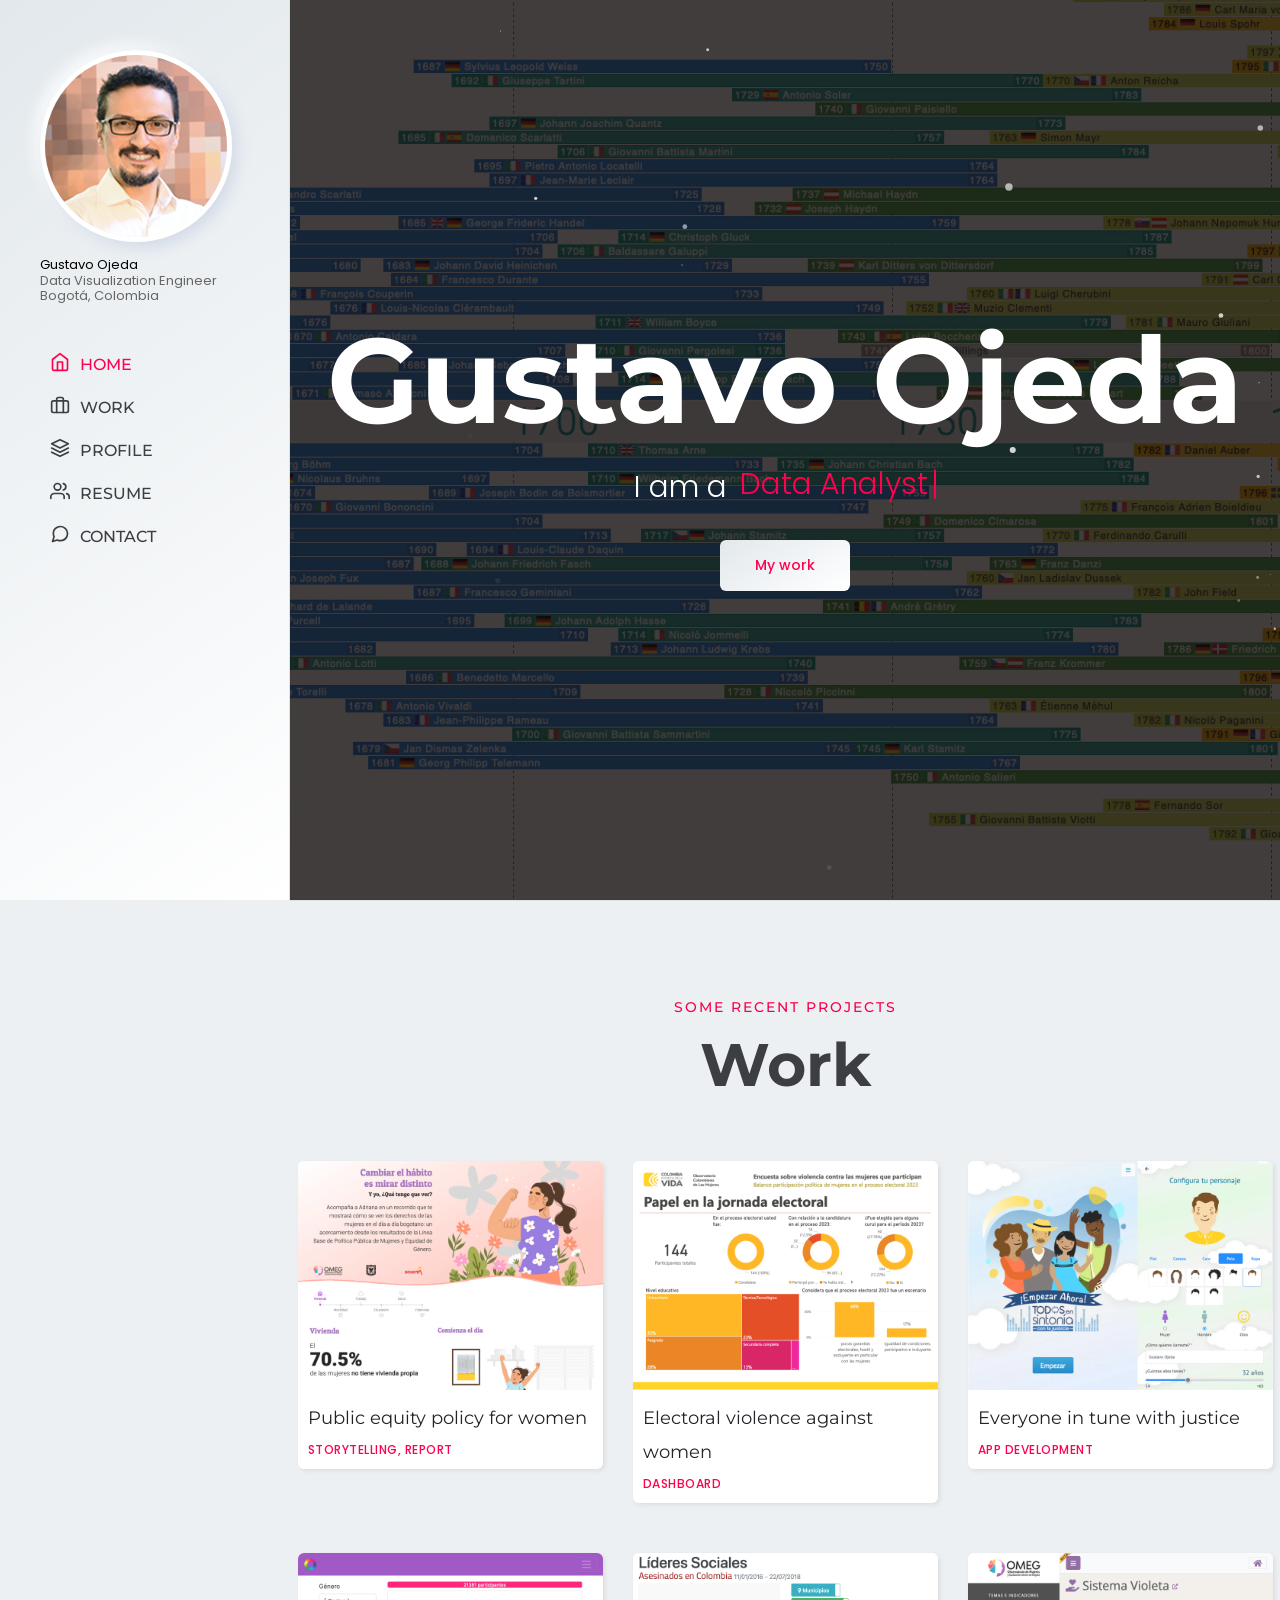
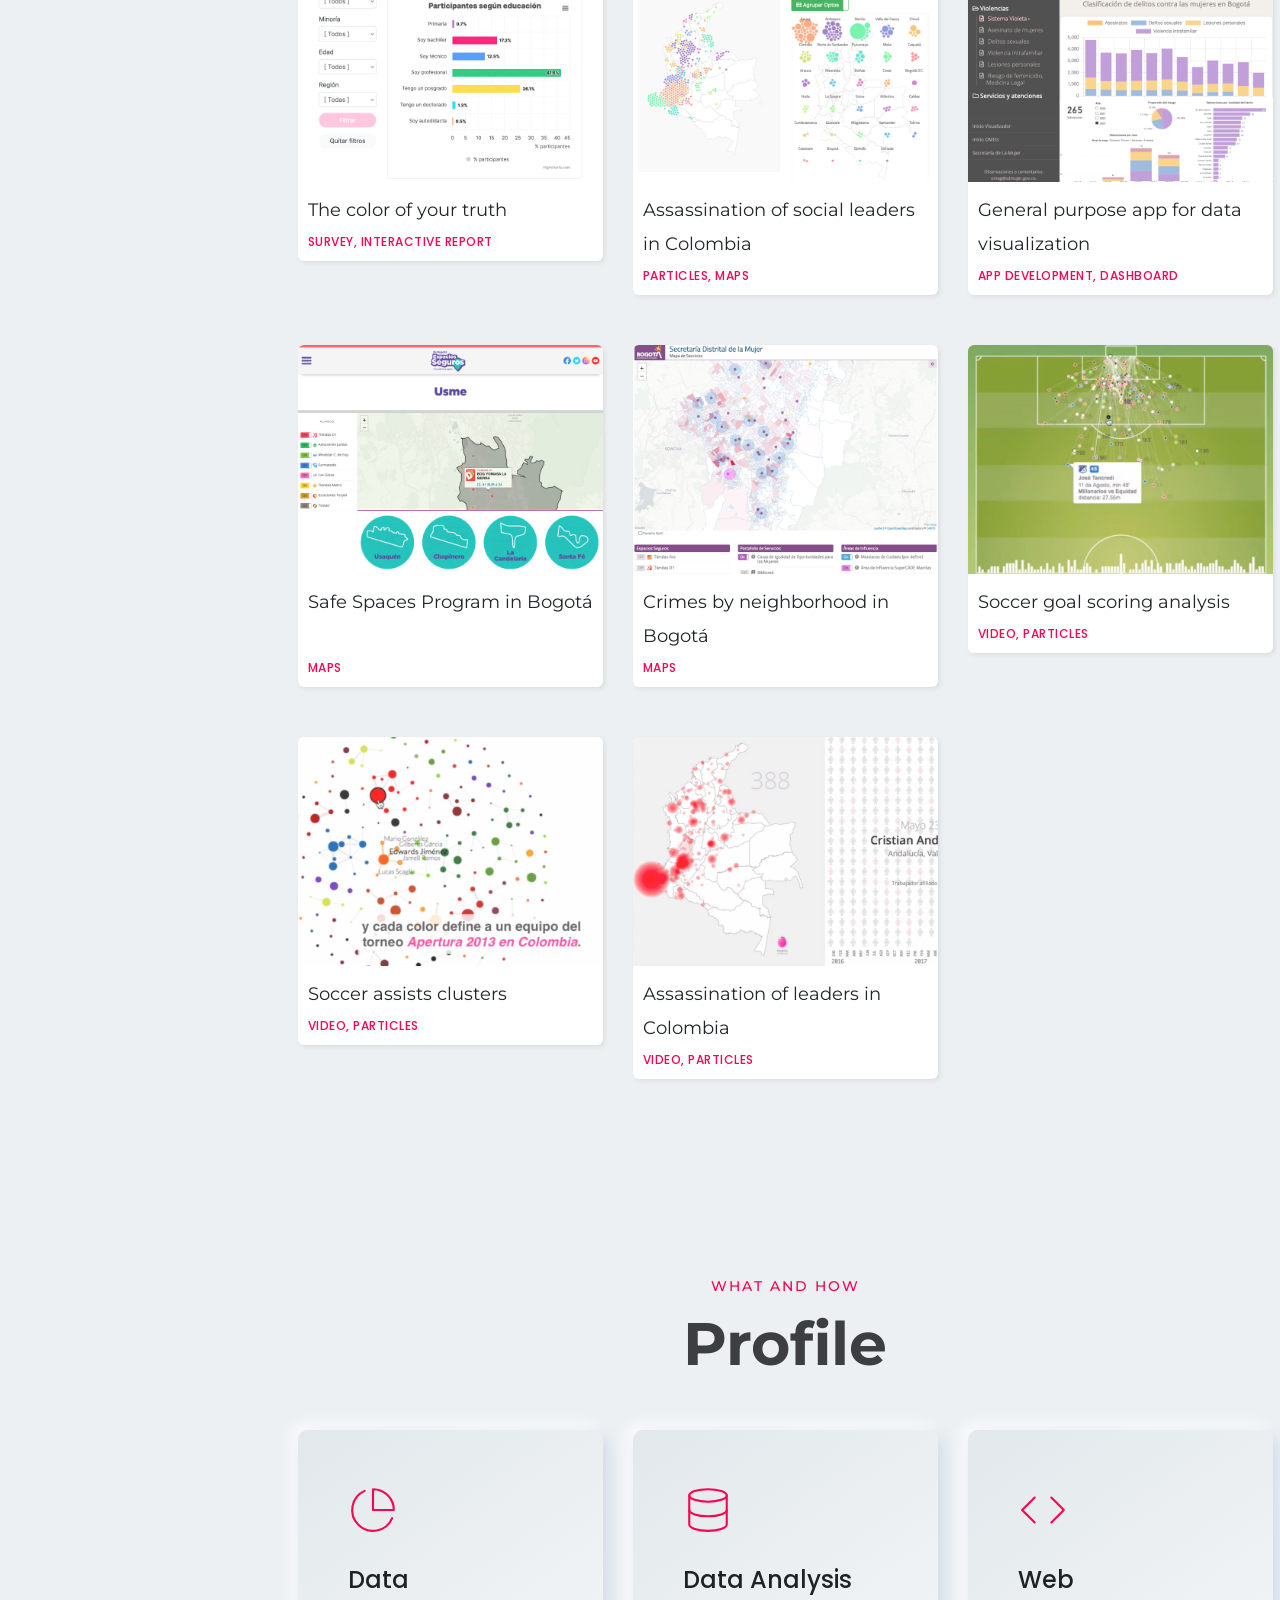
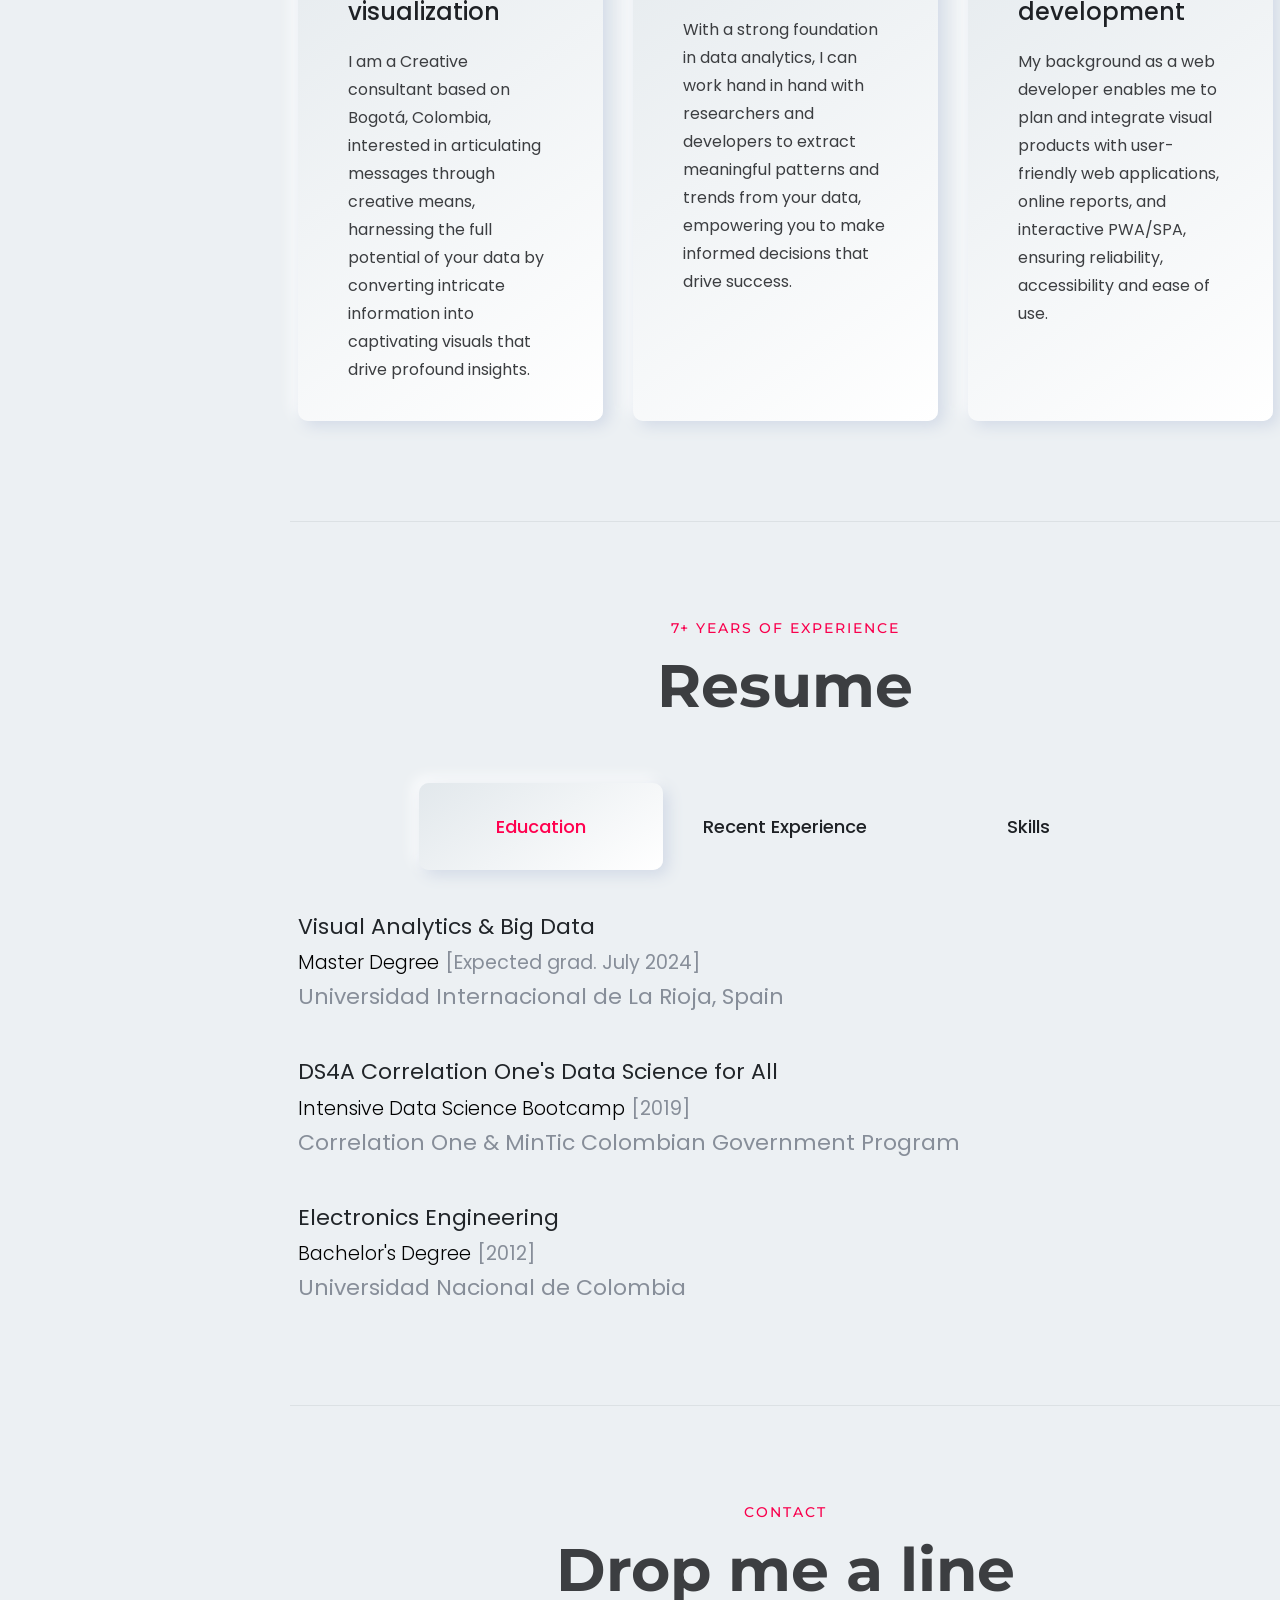
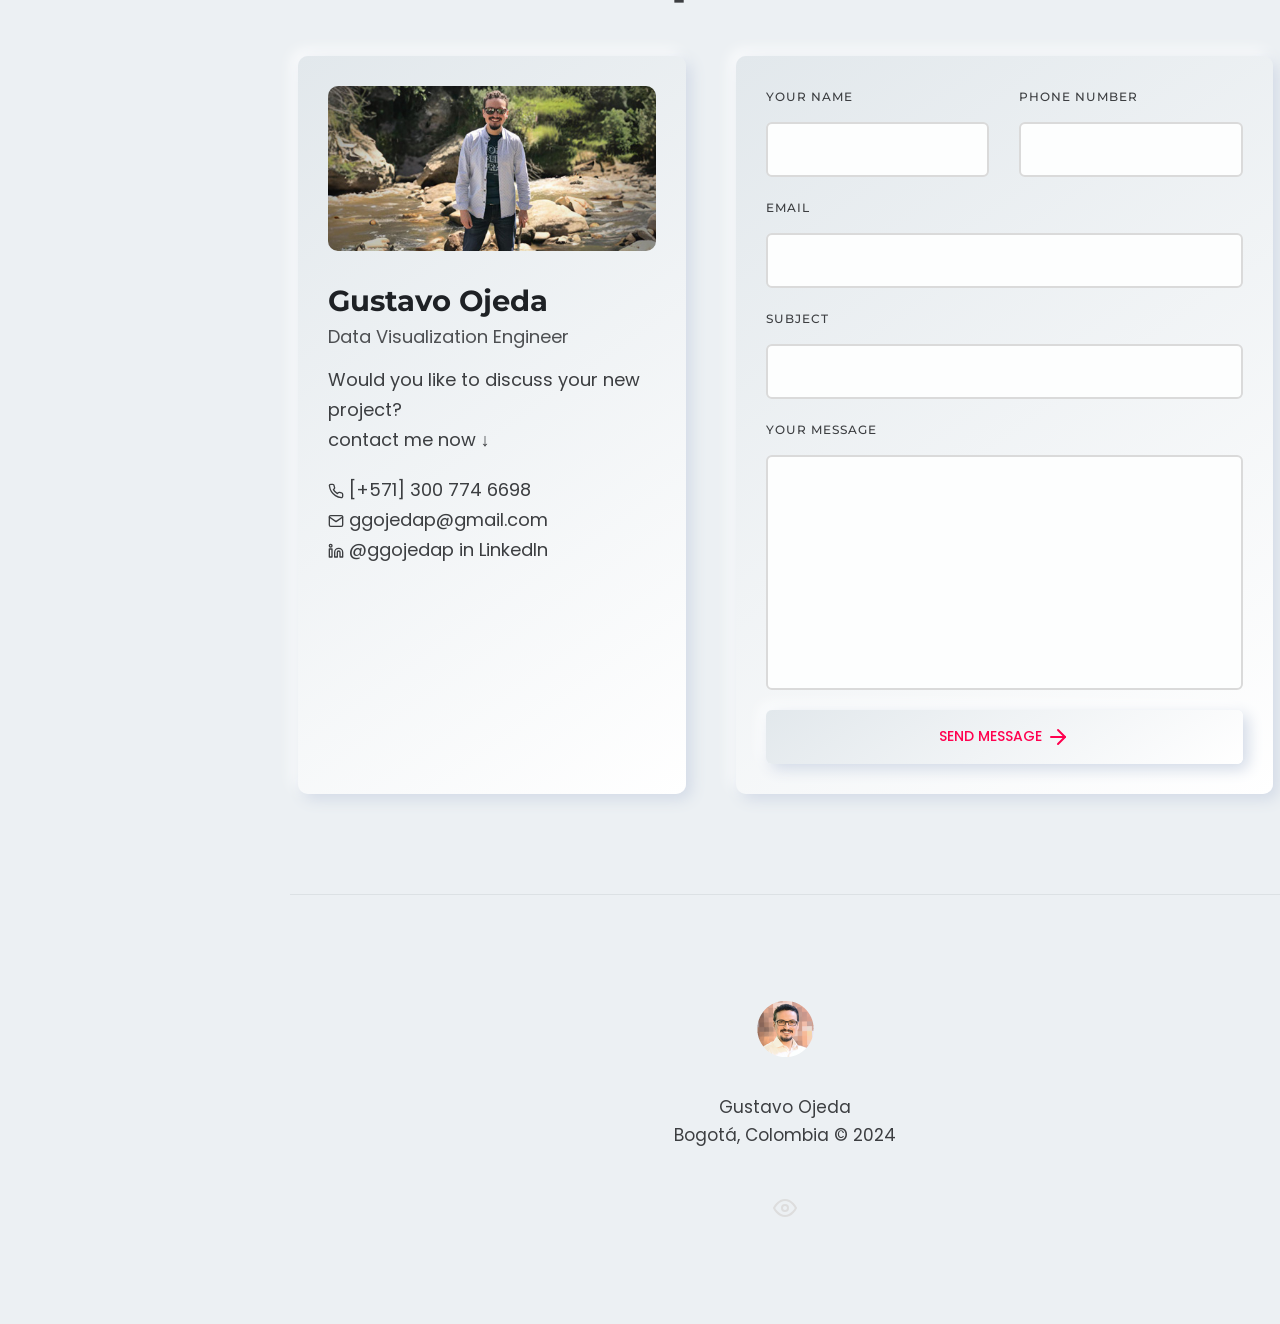
==== commit 24f413ac: "update 2024-04-22, including some dashboards" ====
--- a/index.html
+++ b/index.html
@@ -19,6 +19,12 @@
     <link rel="stylesheet" href="assets/css/plugins/feature.css">
     <!-- Style css -->
     <link rel="stylesheet" href="assets/css/style.css">
+    <style>
+        .eye {
+            color: #DDD;
+            cursor: pointer;
+        }
+    </style>
 </head>
 
 <body class="white-version home-sticky spybody" data-spy="scroll" data-bs-target=".navbar-example2" data-offset="150">
@@ -273,7 +279,7 @@
                                     <p>
                                         <span class="text-dark">Visual Analytics & Big Data</span><br>
                                         <span class="fw-light small" style="color: black;">Master Degree</span> <span
-                                            class="small">[Expected grad. March 2024]</span><br>
+                                            class="small">[Expected grad. July 2024]</span><br>
                                         Universidad Internacional de La Rioja, Spain
                                     </p>
                                     <p>
@@ -528,7 +534,11 @@
                                     <img src="assets/images/logo/logos-circle.png" alt="logo">
                                 </a>
                             </div>
-                            <p class="description mt--30">Gustavo Ojeda<br>Bogotá, Colombia © 2023</p>
+                            <p class="description mt--30">Gustavo Ojeda<br>Bogotá, Colombia © 2024</p>
+                            <p>
+                                <i class="eye" id="eye-on" data-feather="eye"></i>
+                                <i class="eye" id="eye-off" data-feather="eye-off"></i>
+                            </p>
                         </div>
                     </div>
                 </div>
@@ -605,6 +615,7 @@
     <script src="assets/js/main.js"></script>
 
     <script>
+        let show_specials = false;
         particlesJS('particles-js',
 
             {
@@ -728,84 +739,127 @@
 
         let portfolio_data = [
             {
+                nombre: "Public equity policy for women",
+                url: "https://pacarina.net/demos/baseline/",
+                description: "This project shows some results from the baseline for the implementation of Public Policy on women and gender equality in Bogotá, Colombia. This survey was managed by the Women and Gender Equality Observatory, OMEG, attached to the Knowledge Management Department, as part of the Secretariat of Women Affairs in Bogotá, between June and October 2021.",
+                category: "Storytelling, Report",
+                img: "assets/images/portfolio/gifs/thumb-baseline.jpg",
+                hidden: false
+            },
+            {
+                nombre: "Electoral violence against women",
+                url: "https://app.powerbi.com/view?r=eyJrIjoiYmI2NTQyMmYtYjZlNy00NDVjLWI2ZTItOTU5ZjI4YzkwNzYyIiwidCI6IjU3N2ZjMWQ4LTA5MjItNDU4ZS04N2JmLWVjNGY0NTVlYjYwMCIsImMiOjR9",
+                description: "This dashboard presents data from a survey answered by women who participated in the most recent electoral process in Colombia, investigating the behaviors of violence against women with a vocation for leadership, which are exercised under circumstances motivated by gender aspects, with the aim of discouraging their political participation in their own territories.",
+                category: "Dashboard",
+                img: "assets/images/portfolio/gifs/thumb-violencia-electoral.jpg",
+                hidden: false
+            },
+            {
+                nombre: "Legal needs of the LGBTI+ population",
+                url: "https://app.powerbi.com/view?r=eyJrIjoiZGE0MTMxNGEtYzZmMy00Mjk0LWI5ZDgtMzA1NDAwMTc5NzM3IiwidCI6IjYyMDE0MDE2LTlkYjQtNDRjMi1iZjMzLWU0MzY2YjgyZmRhYSIsImMiOjR9",
+                description: "This dashboard presents data on in-person assistance to the legal needs of people who identify with diverse sexual identities or orientations at the time of registration at the Houses of Justice in Bogotá. This represents the institutional effort to accurately capture information on the differential approach in the provision of services offered by the city government.",
+                category: "Dashboard",
+                img: "assets/images/portfolio/gifs/thumb-lgbti.jpg",
+                hidden: true
+            },
+            {
+                nombre: "Monitoring of homicides in Bogotá",
+                url: "https://app.powerbi.com/view?r=eyJrIjoiN2JkNmViOWEtYWMxMy00NzM2LWIyMDItNzA1NDAwODYwNWNiIiwidCI6IjYyMDE0MDE2LTlkYjQtNDRjMi1iZjMzLWU0MzY2YjgyZmRhYSIsImMiOjR9",
+                description: "This dashboard shows the data curated in detail within the Bogotá Security Secretariat, in order to monitor the homicides that occurred in the study period, emphasizing the causes and circumstances surrounding each case.",
+                category: "Dashboard",
+                img: "assets/images/portfolio/gifs/thumb-homicidios.jpg",
+                hidden: true
+            },
+            {
                 nombre: "Everyone in tune with justice",
                 url: "https://www.todosensintonia.com/",
                 description: "This is an application funded by USAID, aimed at creating a pedagogical impact on selected populations, to enhance understanding of access and administration of justice. It allowed capturing data as users interacted with conflict stories from daily life. Additionally, an interactive report was developed to showcase the project's overall results.",
                 category: "App development",
-                img: "assets/images/portfolio/gifs/thumb-sintonia.jpg"
+                img: "assets/images/portfolio/gifs/thumb-sintonia.jpg",
+                hidden: false
             },
             {
                 nombre: "The color of your truth",
                 url: "https://www.pacarina.net/projects/generacionv/",
                 description: "This is an interactive report showcasing the results of a virtual survey (non-representative) with the participation of over 20,000 individuals. It was commissioned by the Truth Commission in the context of the search for peace in Colombia. The report enables users to access the survey questions and filter the results based on demographic characteristics of the participating population.",
                 category: "Survey, Interactive report",
-                img: "assets/images/portfolio/gifs/thumb-color-verdad.jpg"
+                img: "assets/images/portfolio/gifs/thumb-color-verdad.jpg",
+                hidden: false
             },
             {
                 nombre: "Assassination of social leaders in Colombia",
                 url: "https://pacarina.net/projects/leaders-3.0/",
                 description: "This is an interactive map, embedded within another project, depicting the issue of social leaders' murders in Colombia (environment, minorities, etc.). Each crime is represented as a particle on the map of Colombia, which can also be clustered based on locality, severity of the problem by region, and department name. Clicking on a particle allows viewing the specific data of that individual.",
                 category: "Particles, Maps",
-                img: "assets/images/portfolio/gifs/thumb-leaders.jpg"
-            },
-            {
-                nombre: "Application for universal data visualization",
+                img: "assets/images/portfolio/gifs/thumb-leaders.jpg",
+                hidden: false
+            },
+            {
+                nombre: "General purpose app for data visualization",
                 url: "https://omeg.sdmujer.gov.co/",
                 description: "This application allows loading independently developed visualization dashboards within the OMEG (Observatory of Women and Gender Equity). Its development has streamlined the publication timelines of the displayed indicators. Additionally, it is technology-agnostic for dashboard construction, supporting tools such as Power BI and Tableau, and features a native utility for responsive dashboards, based on D3.js.",
                 category: "App development, Dashboard",
-                img: "assets/images/portfolio/gifs/thumb-omeg.jpg"
+                img: "assets/images/portfolio/gifs/thumb-omeg.jpg",
+                hidden: false
             },
             {
                 nombre: "Storytelling performance optimization on electoral results",
                 url: "https://www.pacarina.net/demos/elecciones-3/",
                 description: "This is an optimization exercise of an existing project developed by Professor John Guerra, showcasing the results of the 2018 presidential elections in Colombia. The focus lies in simplifying the source code and optimizing data loading times and overall performance of animations. It utilizes a force simulation provided by D3.js, with data sourced from the official electoral body in Colombia.",
                 category: "Storytelling, App optimization, Particles",
-                img: "assets/images/portfolio/gifs/thumb-elecciones.jpg"
+                img: "assets/images/portfolio/gifs/thumb-elecciones.jpg",
+                hidden: true
             },
             {
                 nombre: "Safe Spaces Program in Bogotá",
                 url: "https://espaciosseguros.sdmujer.gov.co/",
-                description: "This is a collection of maps developed for the District Secretariat of Women in Bogotá, which conducted a campaign to counter gender-based violence in the city. It features maps organized by districts, displaying 'Safe Spaces', which are commercial establishments that have entered into an agreement to assist victims in feeling safe while receiving information about accessing psychological and legal support.",
+                description: "This is a collection of maps developed for the Secretariat of Women Affairs in Bogotá, which conducted a campaign to counter gender-based violence in the city. It features maps organized by districts, displaying 'Safe Spaces', which are commercial establishments that have entered into an agreement to assist victims in feeling safe while receiving information about accessing psychological and legal support.",
                 category: "Maps",
-                img: "assets/images/portfolio/gifs/thumb-espacios-seguros.jpg"
+                img: "assets/images/portfolio/gifs/thumb-espacios-seguros.jpg",
+                hidden: false
             },
             {
                 nombre: "Crimes by neighborhood in Bogotá",
                 url: "https://www.pacarina.net/demos/mapasdmujer/",
                 description: "This map showcases a proof of concept of how safe space data in Bogotá could be visualized, along with the administrative division of the city (by districts and neighborhoods). It also features a layer selector, allowing users to choose the information they want to access, including the incidence of sexual crimes and domestic violence.",
                 category: "Maps",
-                img: "assets/images/portfolio/gifs/thumb-mapa-delitos.jpg"
+                img: "assets/images/portfolio/gifs/thumb-mapa-delitos.jpg",
+                hidden: false
             },
             {
                 nombre: "Classical Composers Timeline",
                 url: "https://www.pacarina.net/demos/timeline/",
                 description: "This visualization is a timeline aiming to showcase the chronology of the most renowned classical music composers in history. Each horizontal bar represents a composer, including key dates, nationality, and full name. Additionally, it features a navigation tool allowing users to filter composers based on their musical style. Furthermore, it is possible to reduce the amount of visible data at any given moment.",
                 category: "Particles, timeline",
-                img: "assets/images/portfolio/gifs/thumb-composers-timeline.jpg"
+                img: "assets/images/portfolio/gifs/thumb-composers-timeline.jpg",
+                hidden: true
             },
             {
                 nombre: "Soccer goal scoring analysis",
                 url: "https://www.youtube.com/watch?v=w13_zJ9hkKw",
                 description: "This video showcases the animation developed within 'MetroFútbol', a statistical data management tool for the professional soccer league in Colombia. In this particular capture, it displays the locations of the players who scored goals and the timing of each goal during the match. The original tool included a range of filters to select the tournament year and adjust the animation speed.",
                 category: "Video, particles",
-                img: "assets/images/portfolio/gifs/thumb-soccer-goals.jpg"
+                img: "assets/images/portfolio/gifs/thumb-soccer-goals.jpg",
+                hidden: false
             },
             {
                 nombre: "Soccer assists clusters",
                 url: "https://www.youtube.com/watch?v=4mzSCxcQ9dY",
                 description: "This video displays the main player's clusters within the field, determined by their passes, assists, and goals. The size of each particle indicates the significance or frequency of that particular player, while the color represents the team they played for. This solution was implemented using a force simulation based on D3.js.",
                 category: "Video, particles",
-                img: "assets/images/portfolio/gifs/thumb-soccer-networks.jpg"
+                img: "assets/images/portfolio/gifs/thumb-soccer-networks.jpg",
+                hidden: false
             },
             {
                 nombre: "Assassination of leaders in Colombia",
                 url: "https://www.youtube.com/watch?v=FsR_IVHTt3g",
                 description: "This video is an attempt to illustrate the dramatic gravity of social leaders' murders in Colombia. A succession of crimes, whose impact on communities is depicted by the accumulative size of the particles, fills the screen as each victim is represented. This visual chronology was presented to be shown during the launch of a human rights panel discussion held in Bogotá in July 2019.",
                 category: "Video, particles",
-                img: "assets/images/portfolio/gifs/thumb-leaders-video.jpg"
+                img: "assets/images/portfolio/gifs/thumb-leaders-video.jpg",
+                hidden: false
             }
         ];
-        
+
         function updateModalContent(id) {
             $("#pm-title").html(`<span>${portfolio_data[id].category}</span> ${portfolio_data[id].nombre}`);
             $("#pm-url").attr("href", portfolio_data[id].url);
@@ -816,7 +870,7 @@
         $(document).ready(function () {
             portfolio_data.forEach((e, i) => {
                 $("#portfolio-container").append(`<div data-aos="fade-up" data-aos-delay="300" data-aos-once="true"
-                        class="col-lg-6 col-xl-4 col-md-6 col-12 mt--50 mt_md--30 mt_sm--30">
+                        class="col-lg-6 col-xl-4 col-md-6 col-12 mt--50 mt_md--30 mt_sm--30 ${e.hidden ? 'hidden' : 'visible'}">
                         <div class="card new-portfolio-card border-0">
                             <img src="${e.img}" class="card-img-top"
                                 alt="${e.nombre}" onclick="updateModalContent(${i});" data-bs-toggle="modal" data-bs-target="#exampleModalCenter">
@@ -827,6 +881,29 @@
                         </div>
                     </div>`);
             });
+
+            $("#eye-on").click(function (e) {
+                show_specials = true;
+                updateEyes();
+            });
+            $("#eye-off").click(function (e) {
+                show_specials = false;
+                updateEyes();
+            });
+
+            function updateEyes() {
+                if (show_specials) {
+                    $("#portfolio-container > .col-12.hidden").css("display", "block");
+                    $("#eye-off").css("display", "inline-block");
+                    $("#eye-on").css("display", "none");
+                } else {
+                    $("#portfolio-container > .col-12.hidden").css("display", "none");
+                    $("#eye-off").css("display", "none");
+                    $("#eye-on").css("display", "inline-block");
+                }
+            }
+
+            updateEyes();
         });
     </script>
 </body>
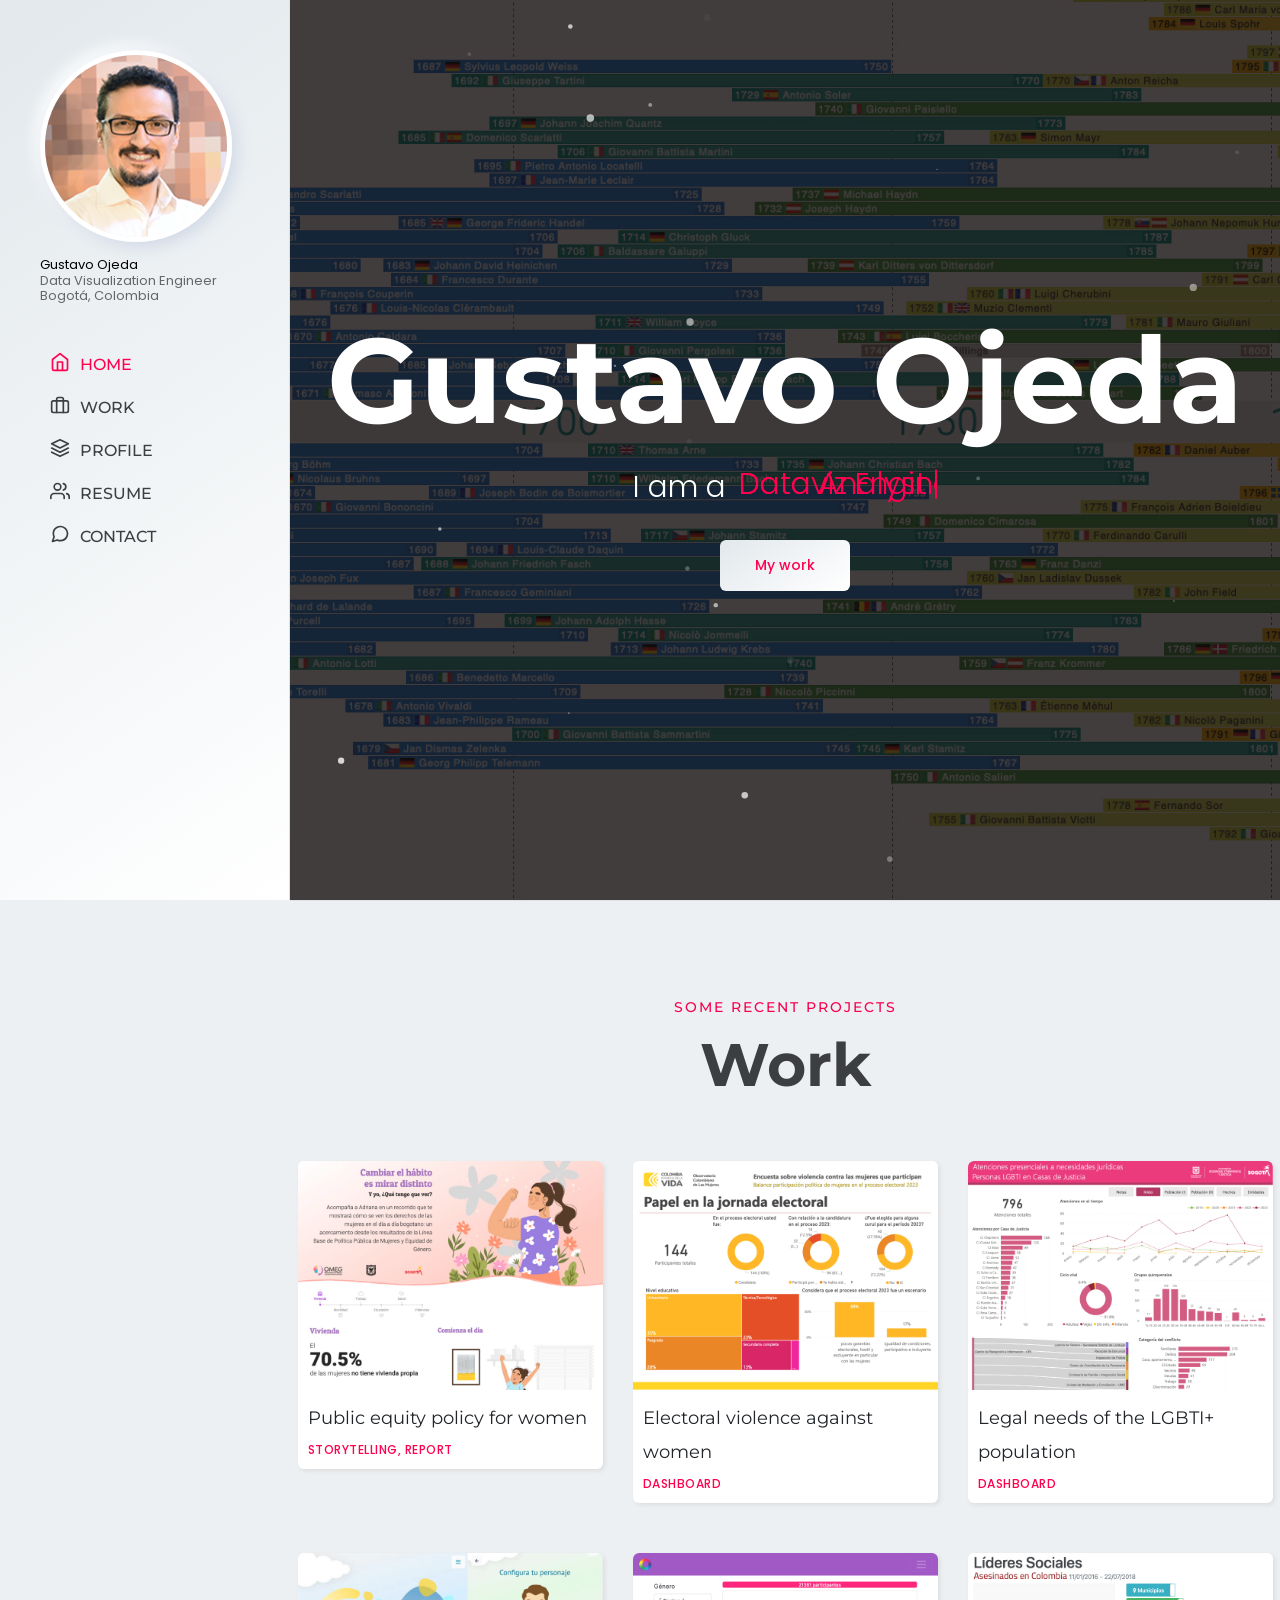
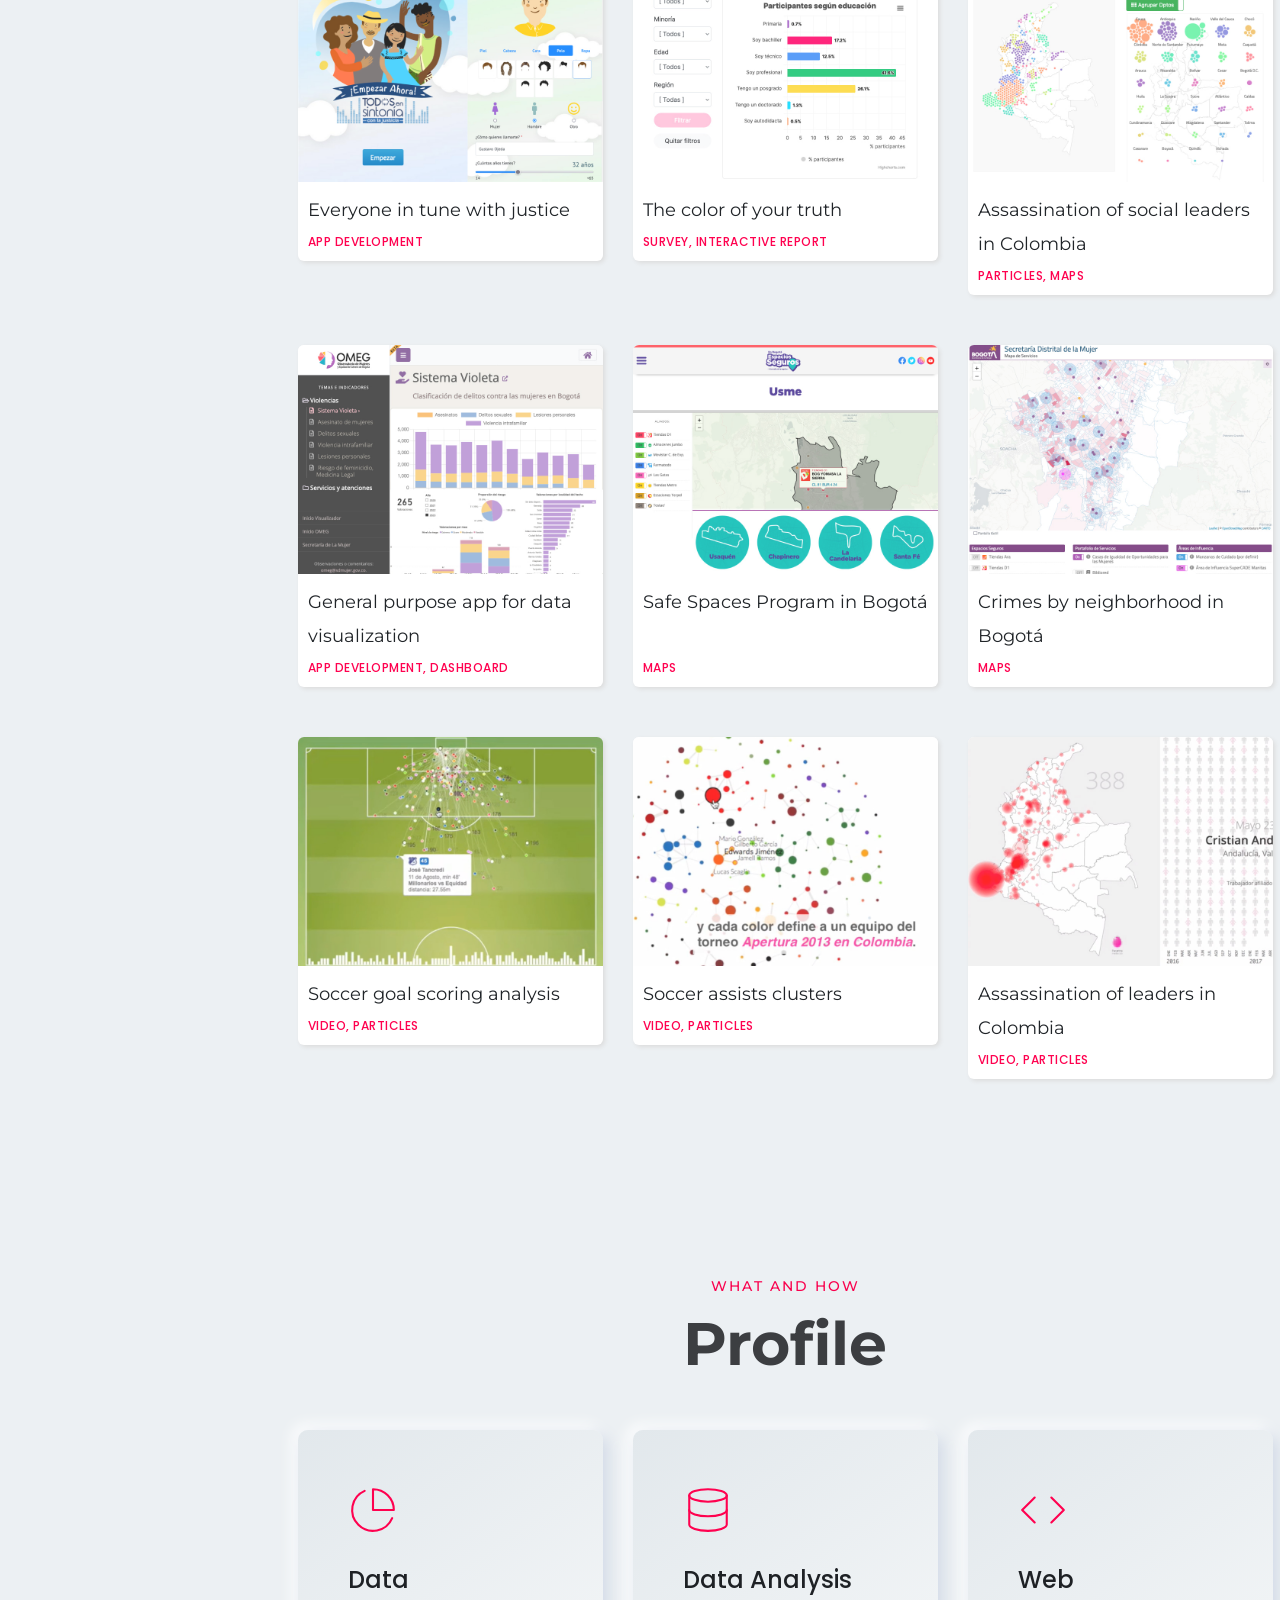
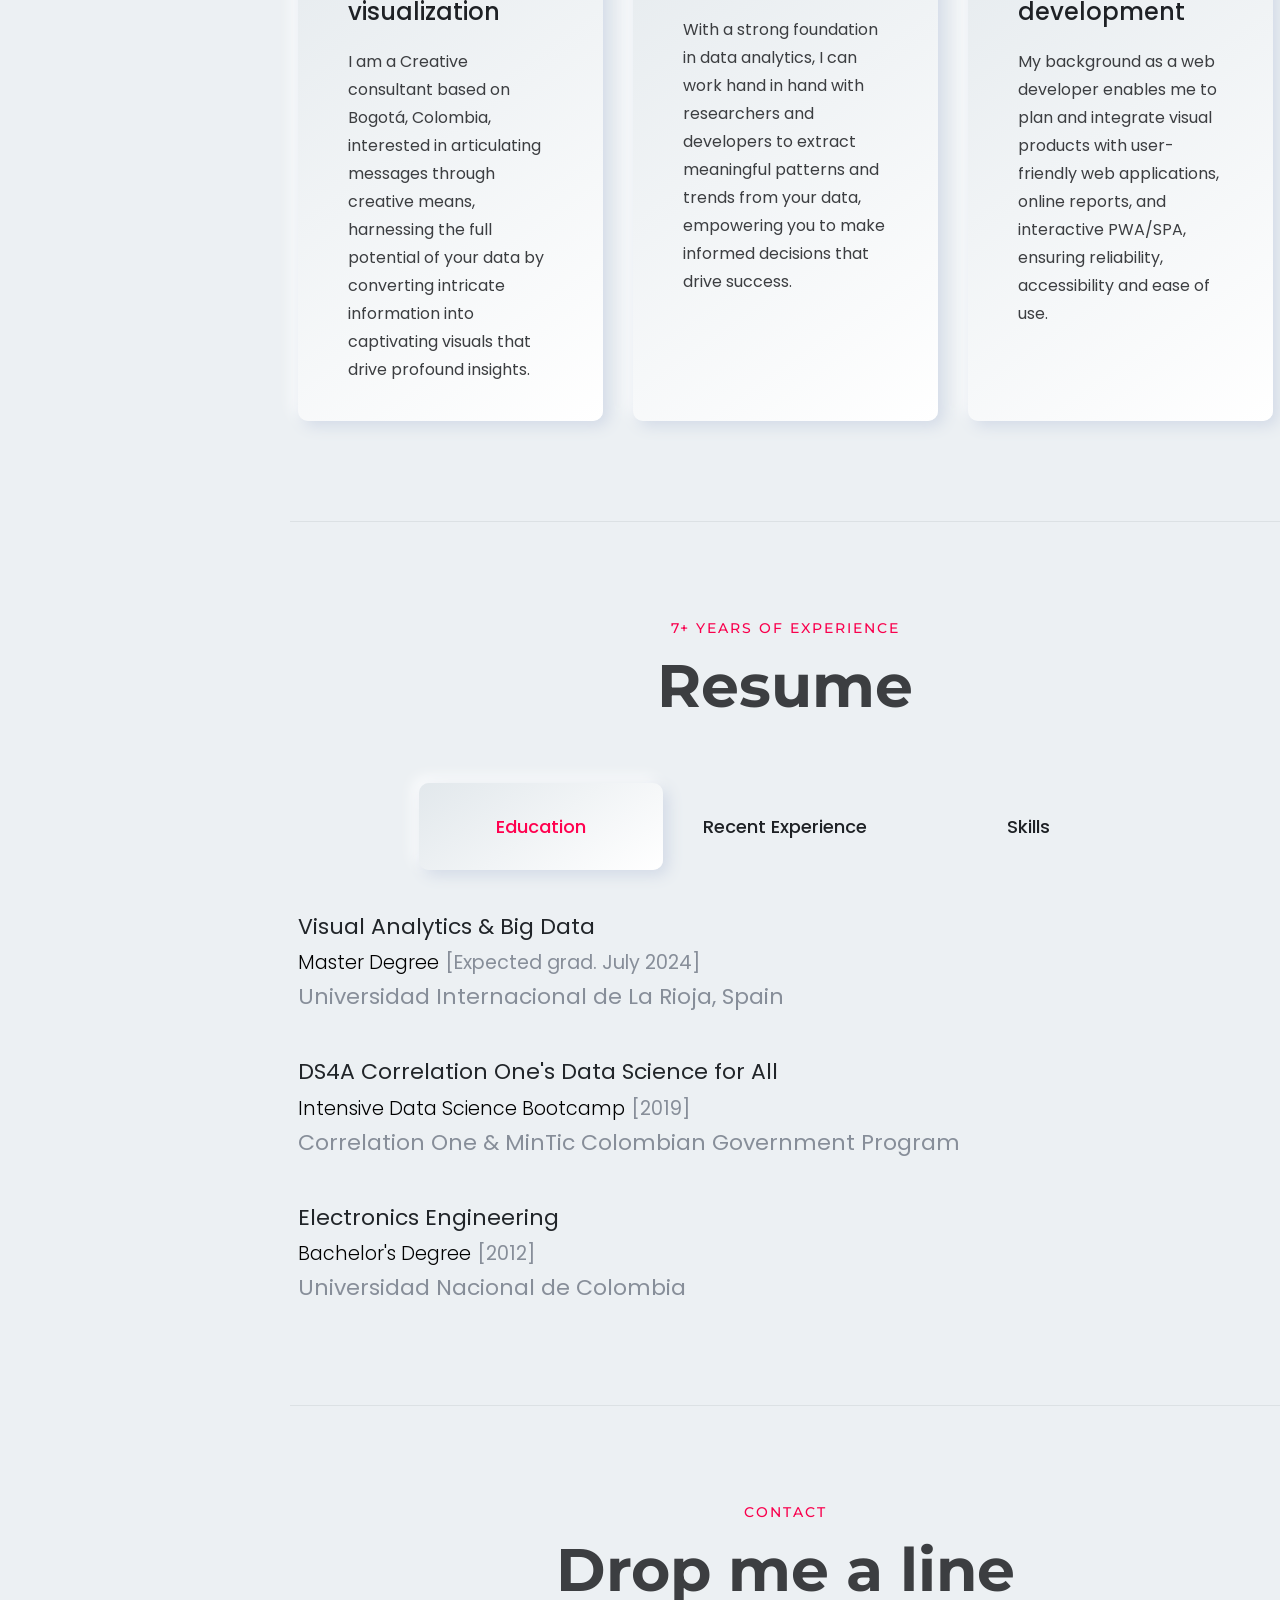
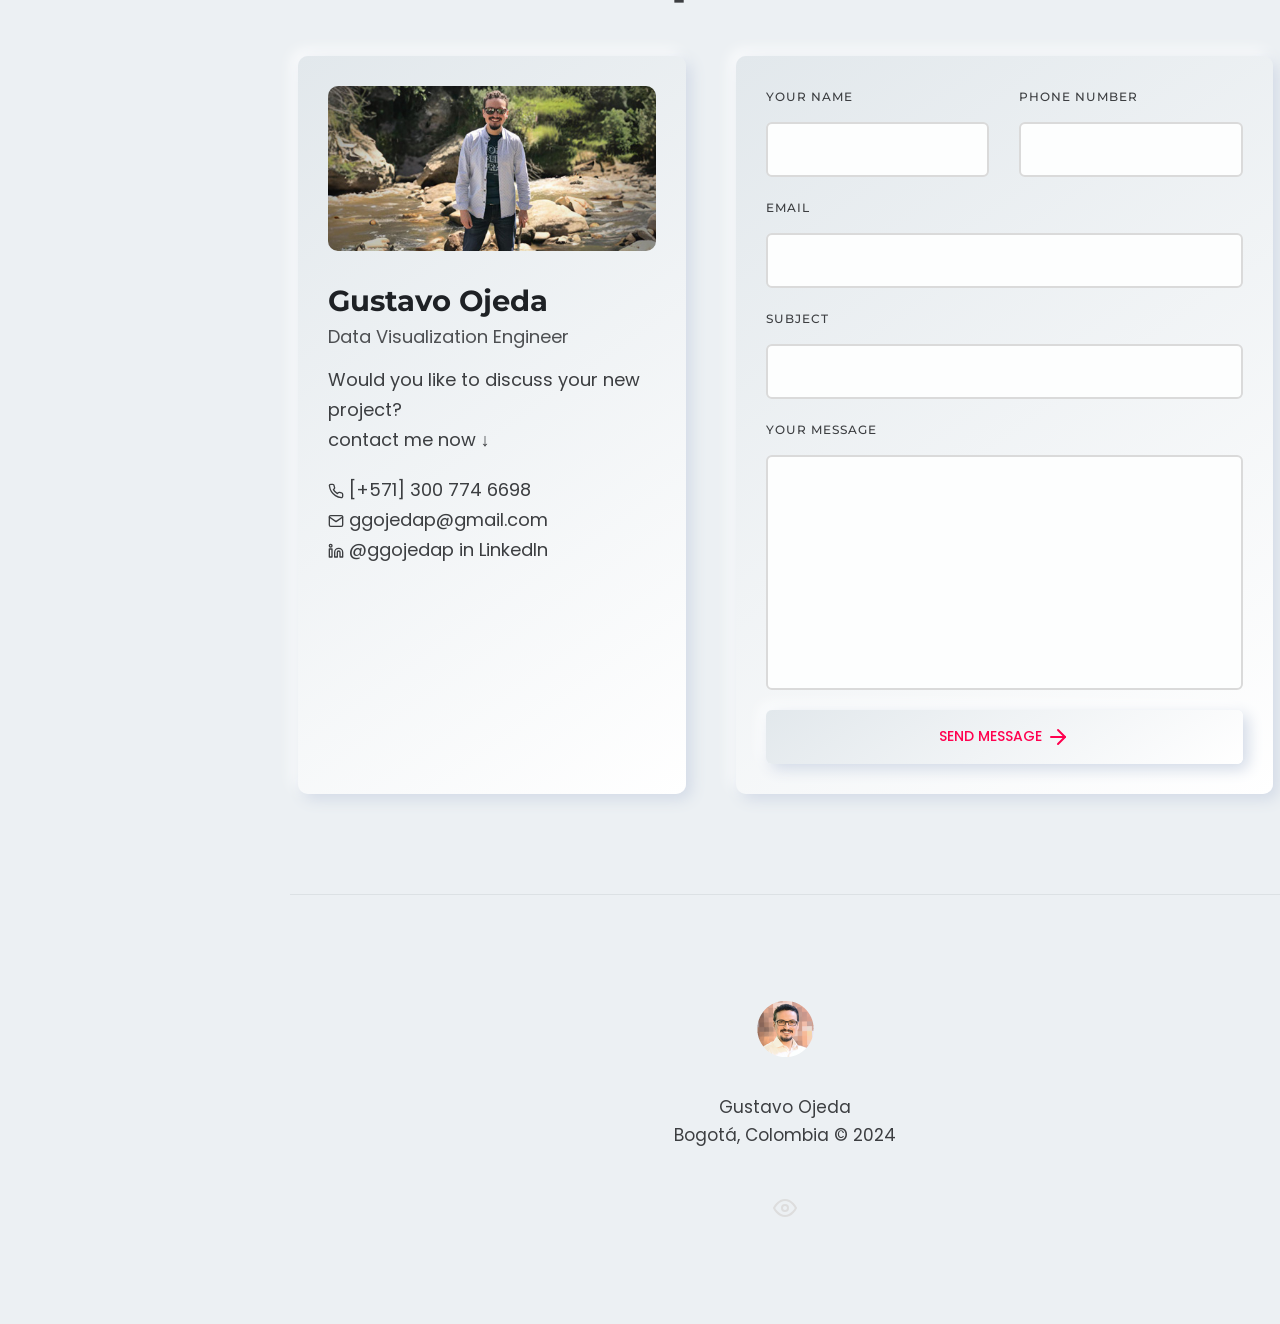
==== commit b862dcb7: "fix project visibility" ====
--- a/index.html
+++ b/index.html
@@ -760,7 +760,7 @@
                 description: "This dashboard presents data on in-person assistance to the legal needs of people who identify with diverse sexual identities or orientations at the time of registration at the Houses of Justice in Bogotá. This represents the institutional effort to accurately capture information on the differential approach in the provision of services offered by the city government.",
                 category: "Dashboard",
                 img: "assets/images/portfolio/gifs/thumb-lgbti.jpg",
-                hidden: true
+                hidden: false
             },
             {
                 nombre: "Monitoring of homicides in Bogotá",
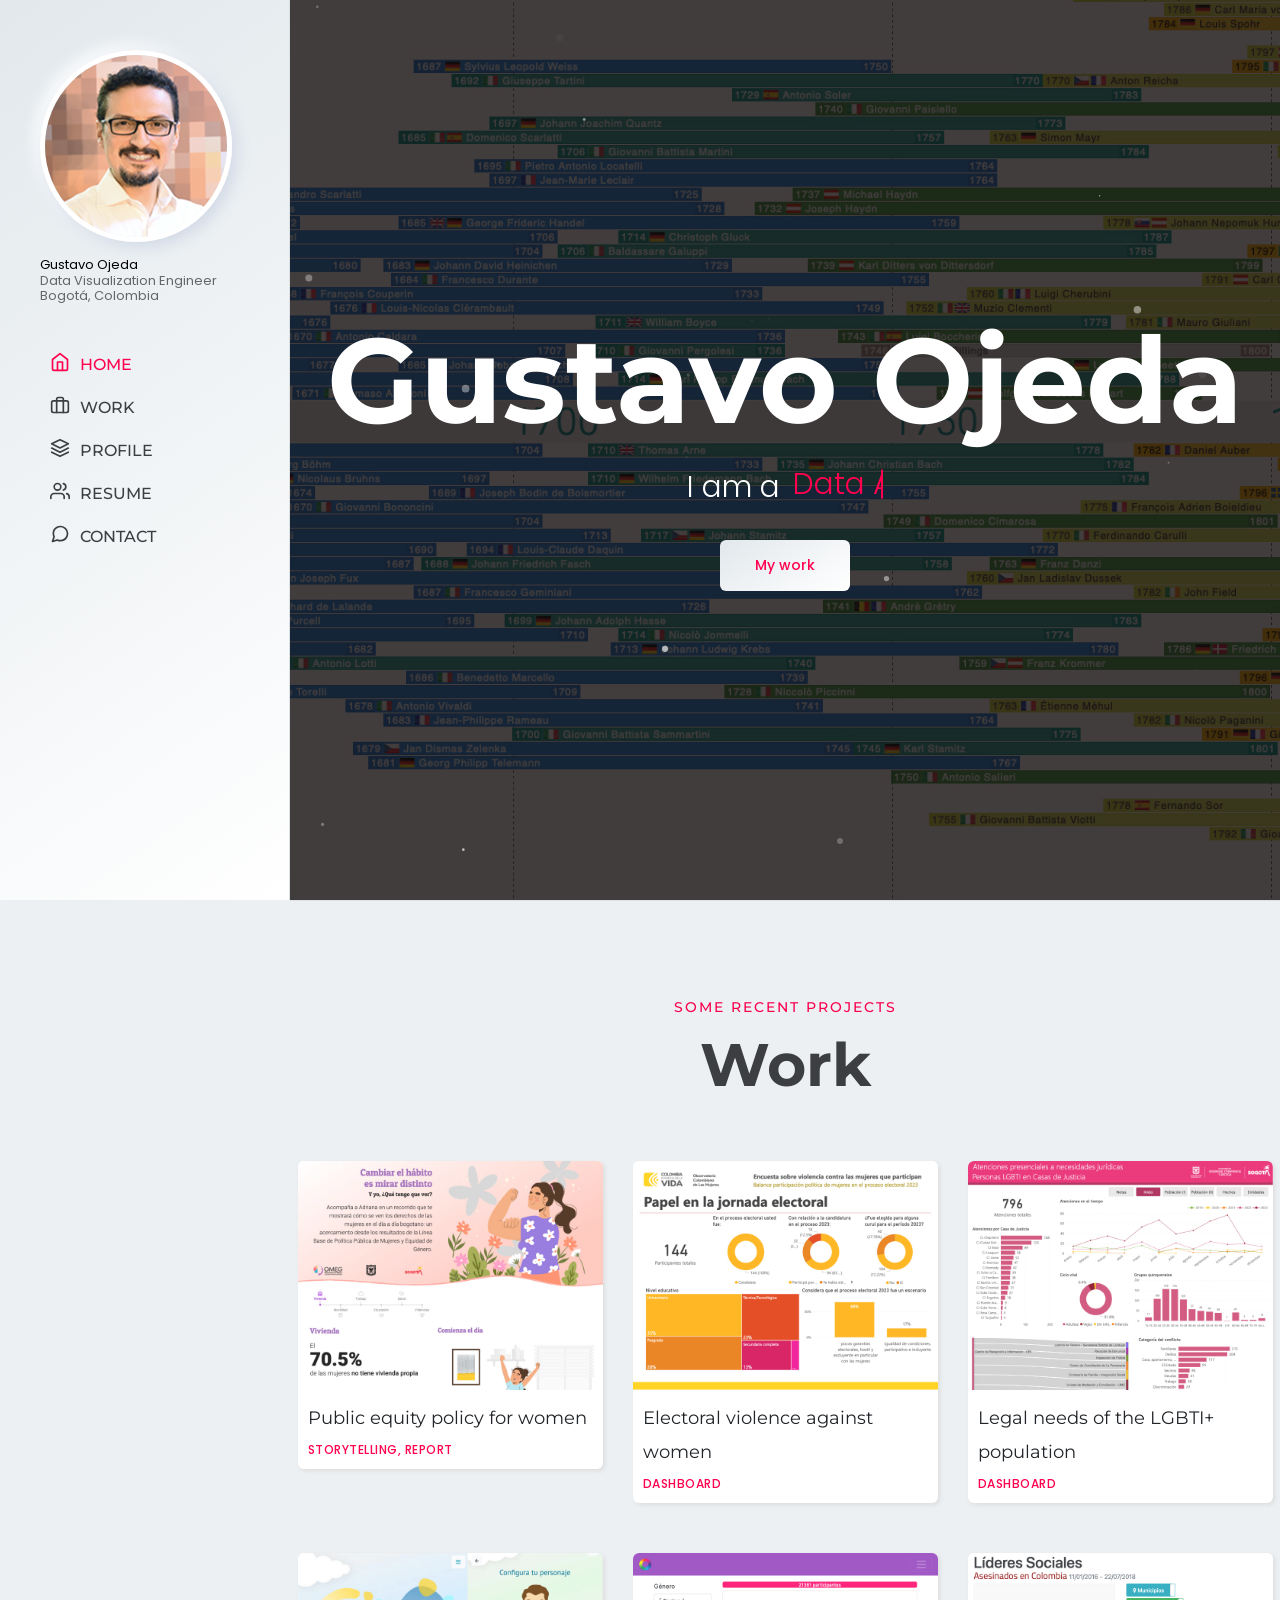
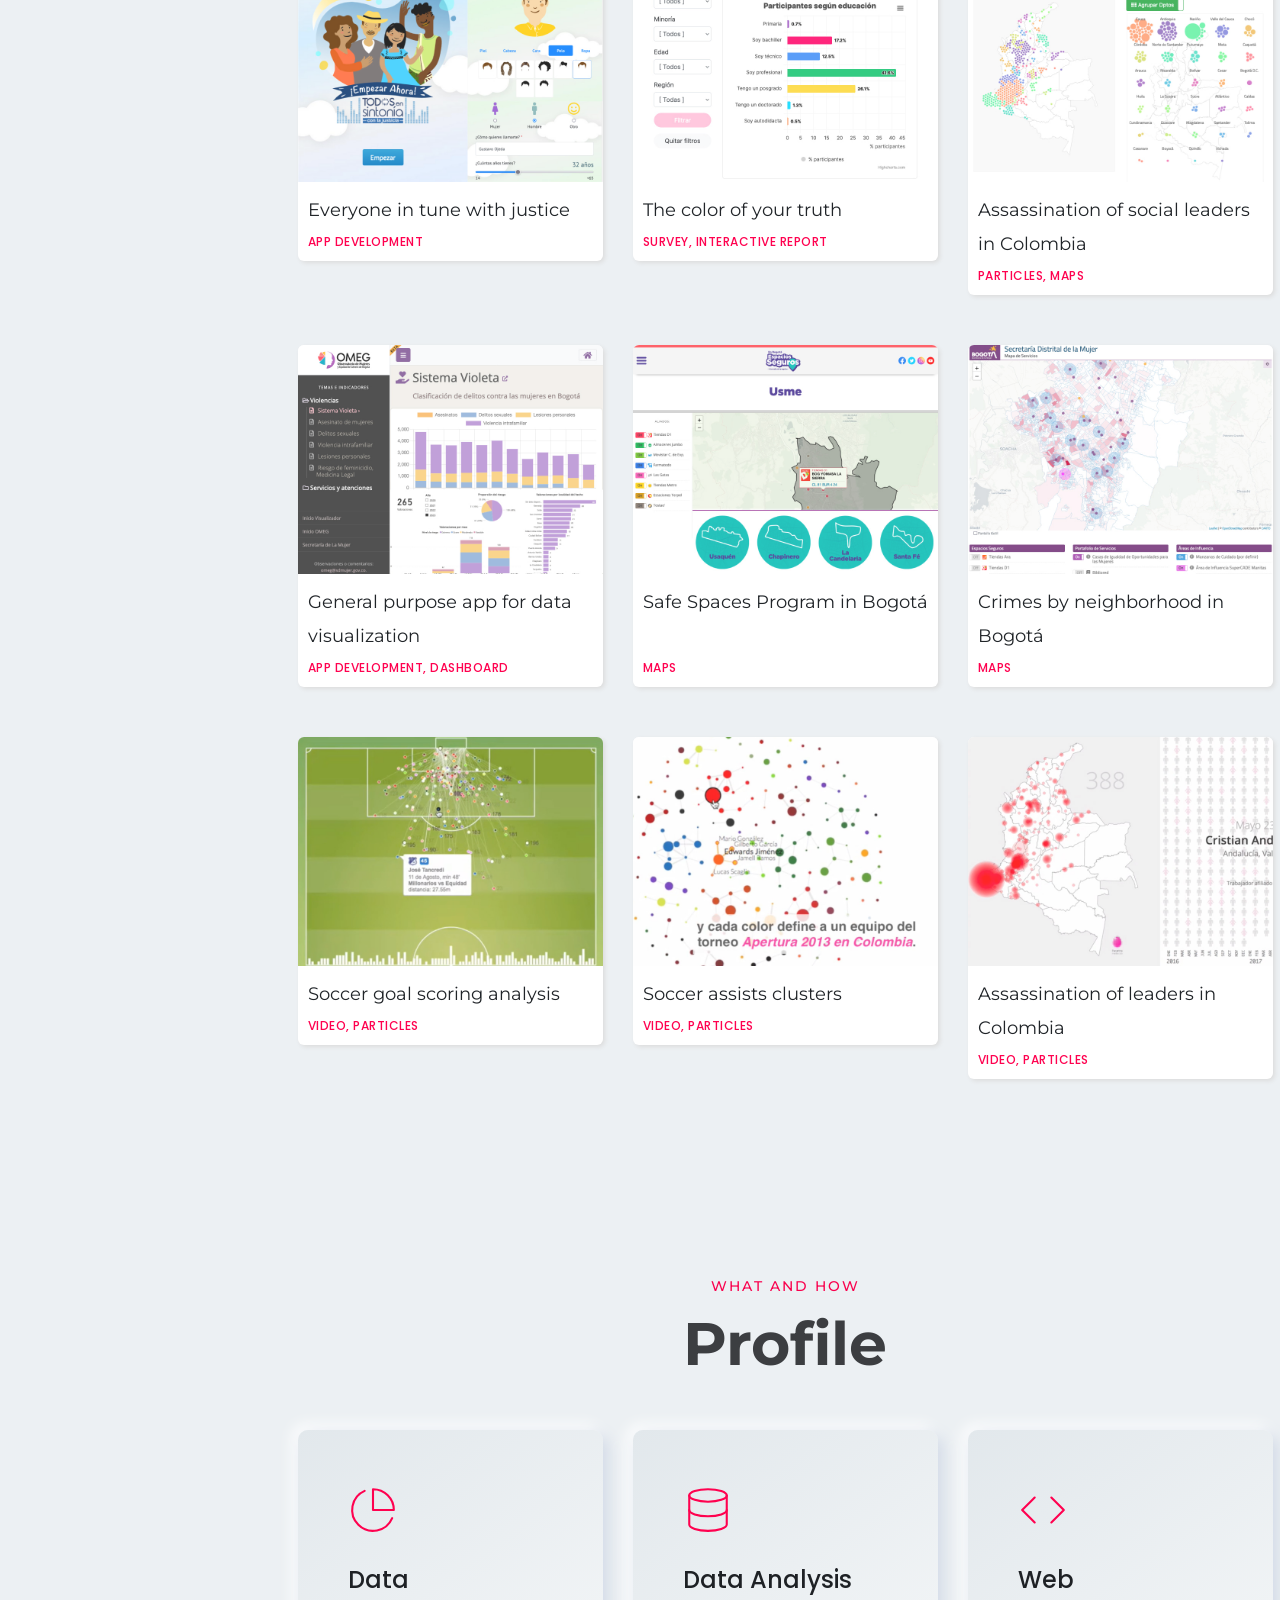
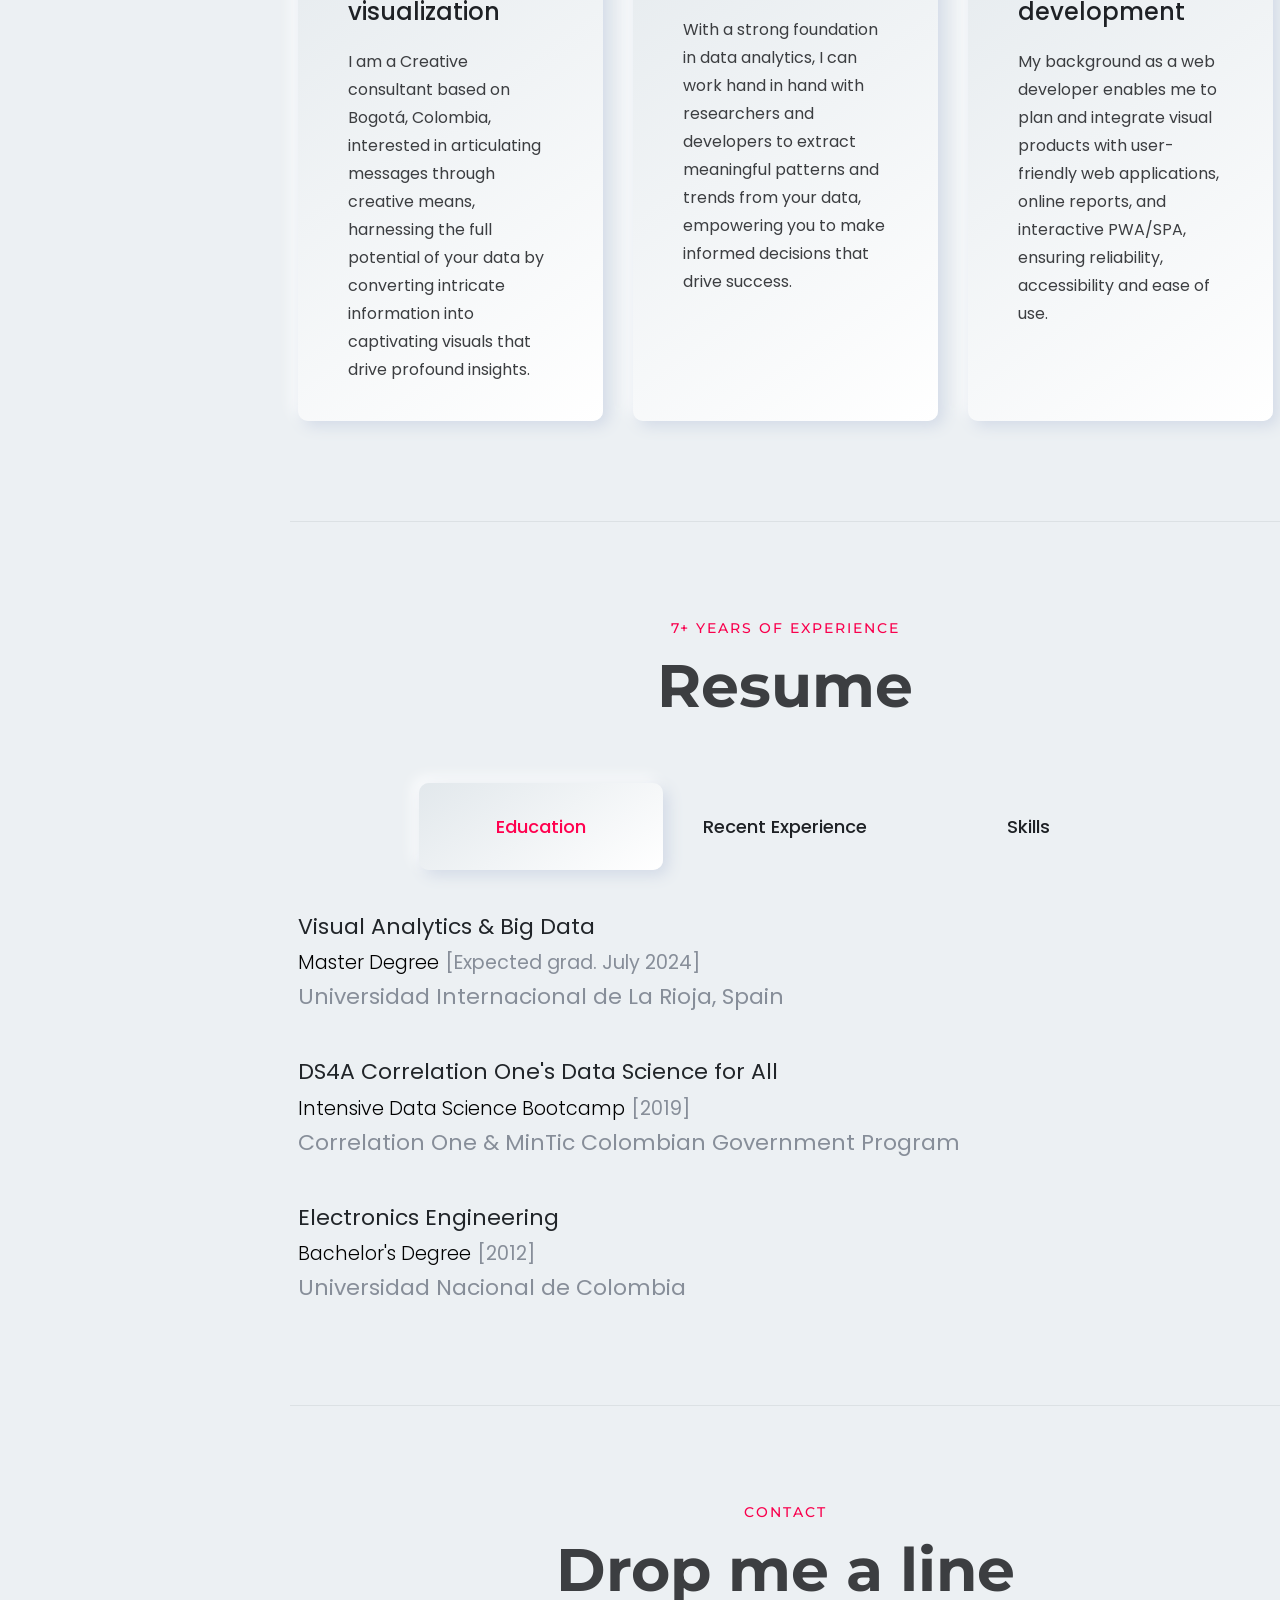
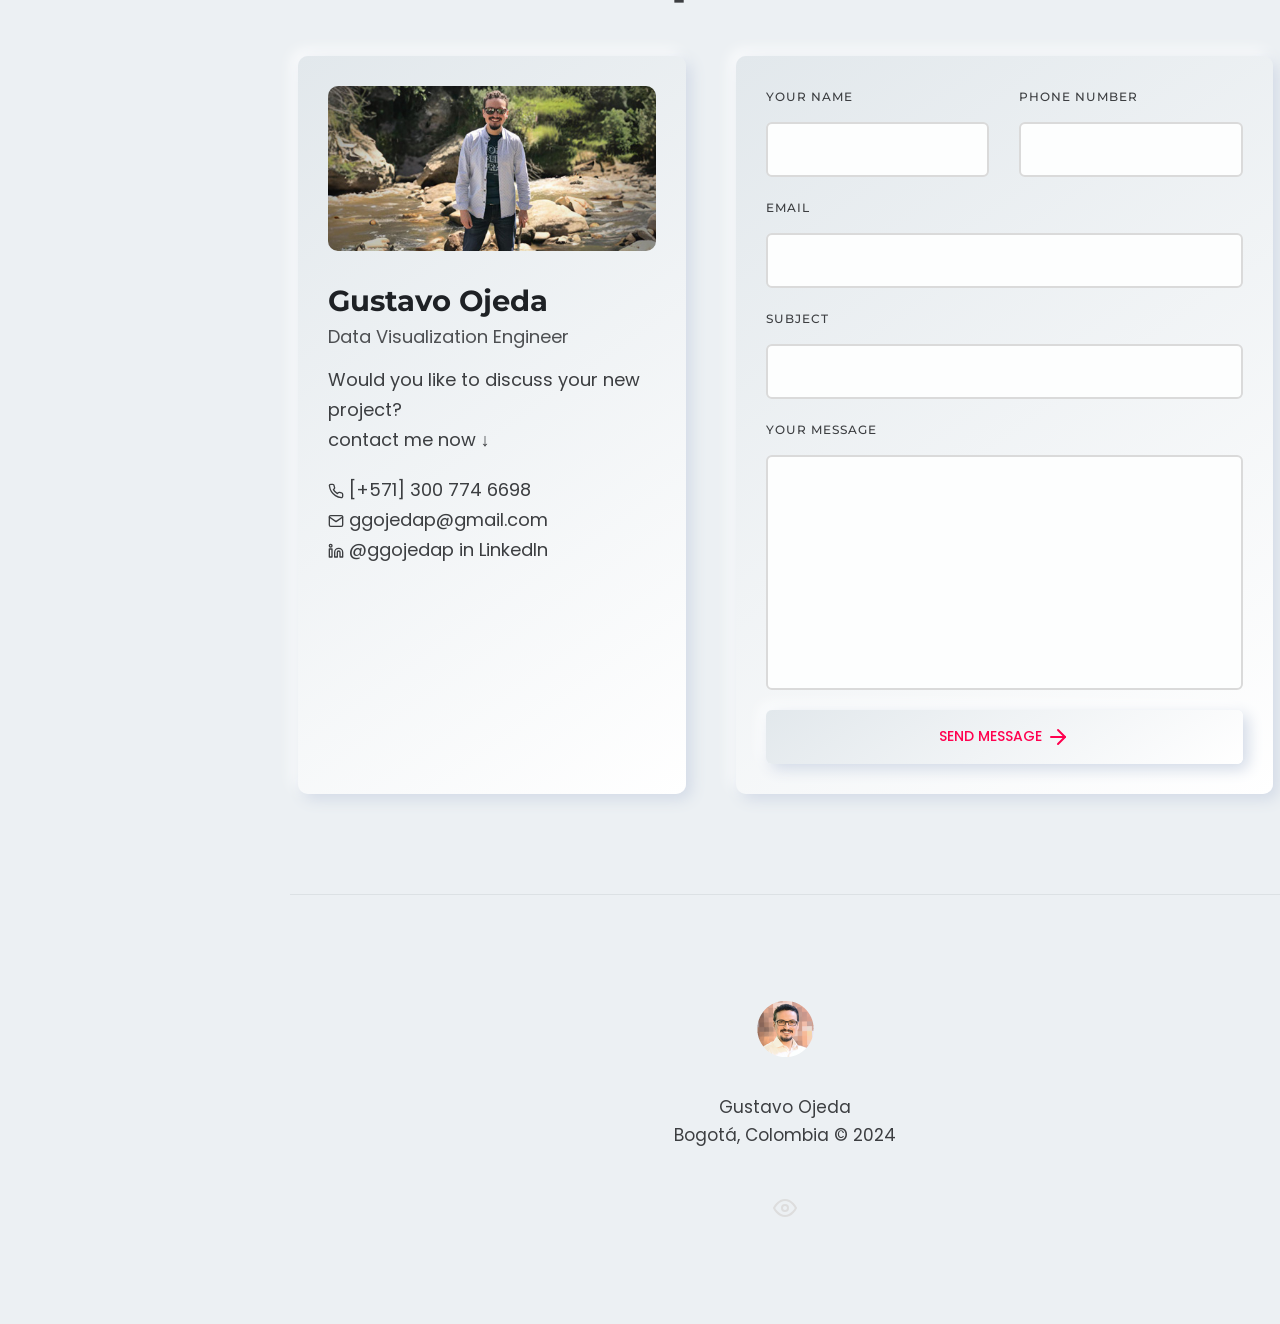
==== commit 21ff049e: "fix non scaped characters" ====
--- a/index.html
+++ b/index.html
@@ -277,7 +277,7 @@
                                 aria-labelledby="education-tab">
                                 <div class="personal-experience-inner mt--40">
                                     <p>
-                                        <span class="text-dark">Visual Analytics & Big Data</span><br>
+                                        <span class="text-dark">Visual Analytics &amp; Big Data</span><br>
                                         <span class="fw-light small" style="color: black;">Master Degree</span> <span
                                             class="small">[Expected grad. July 2024]</span><br>
                                         Universidad Internacional de La Rioja, Spain
@@ -286,7 +286,7 @@
                                         <span class="text-dark">DS4A Correlation One's Data Science for All</span><br>
                                         <span class="fw-light small" style="color: black;">Intensive Data Science
                                             Bootcamp</span> <span class="small">[2019]</span><br>
-                                        Correlation One & MinTic Colombian Government Program
+                                        Correlation One &amp; MinTic Colombian Government Program
                                     </p>
                                     <p>
                                         <span class="text-dark">Electronics Engineering</span><br>
